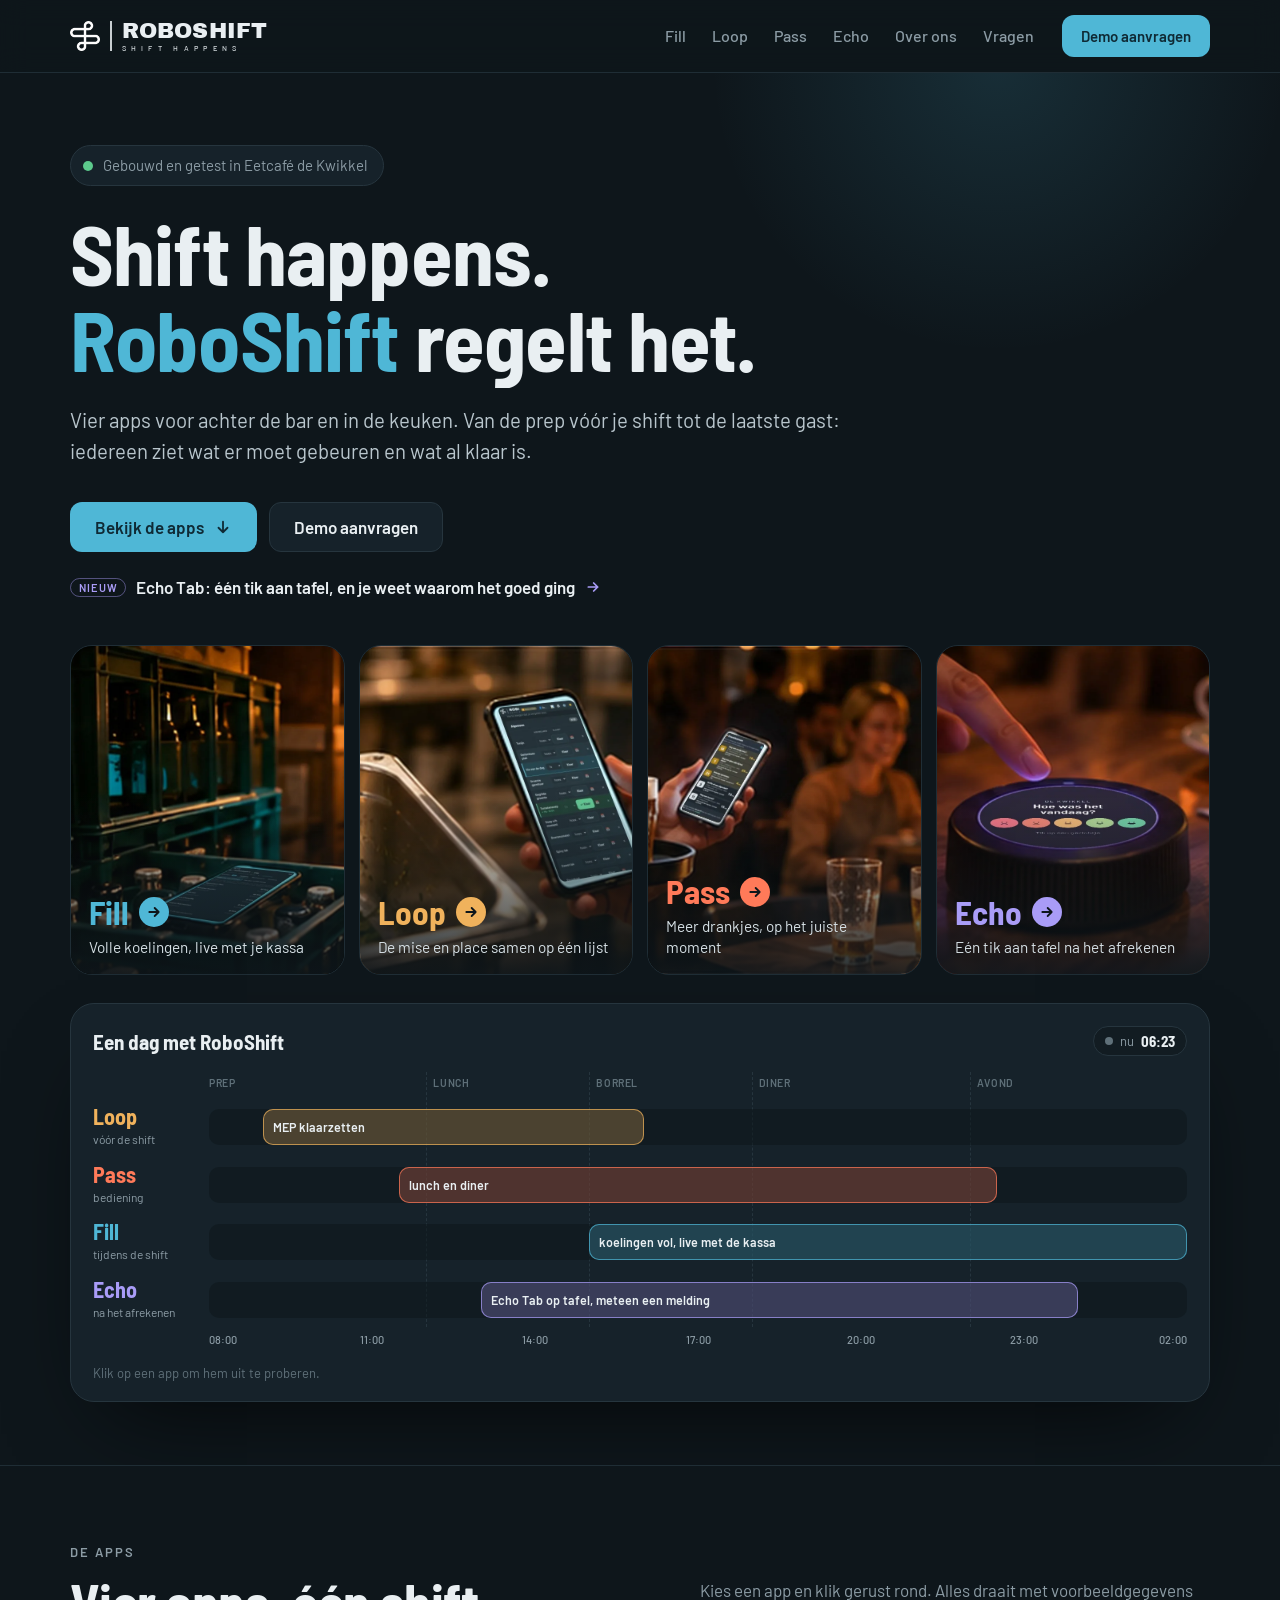
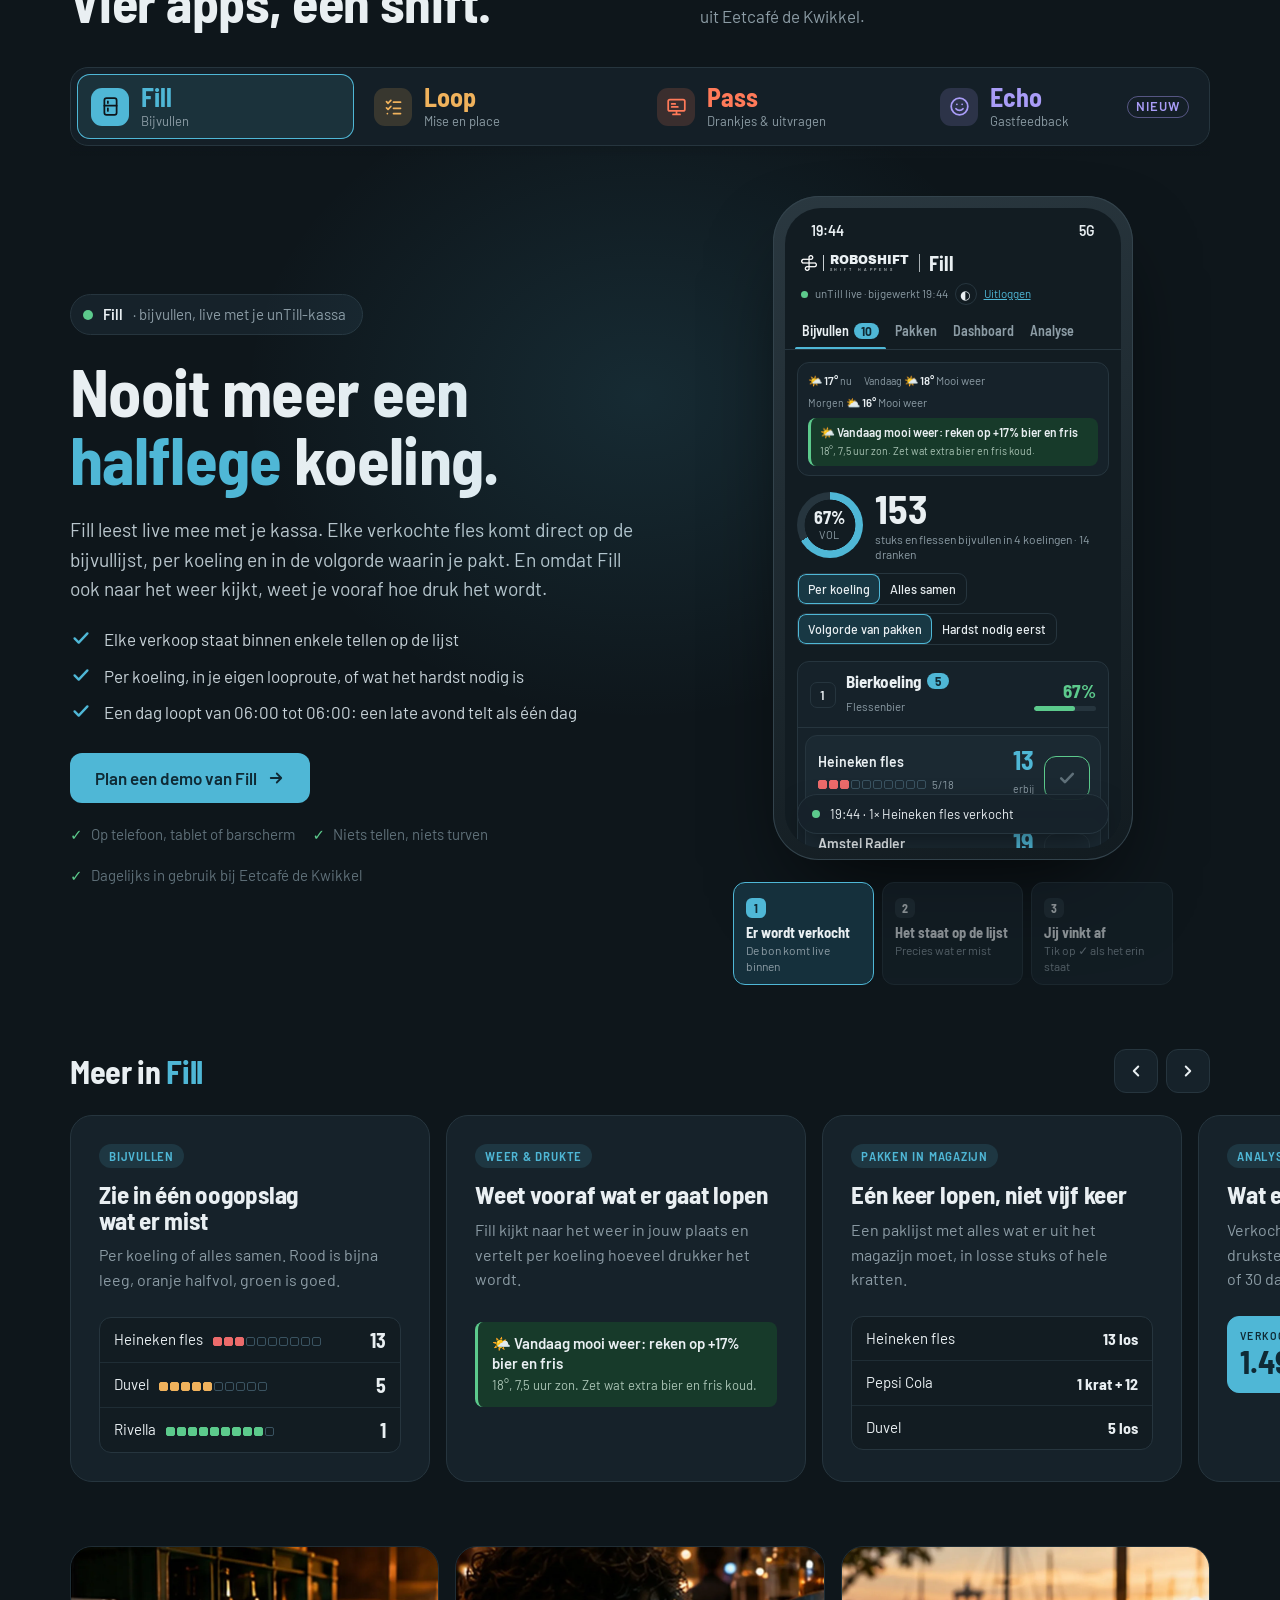
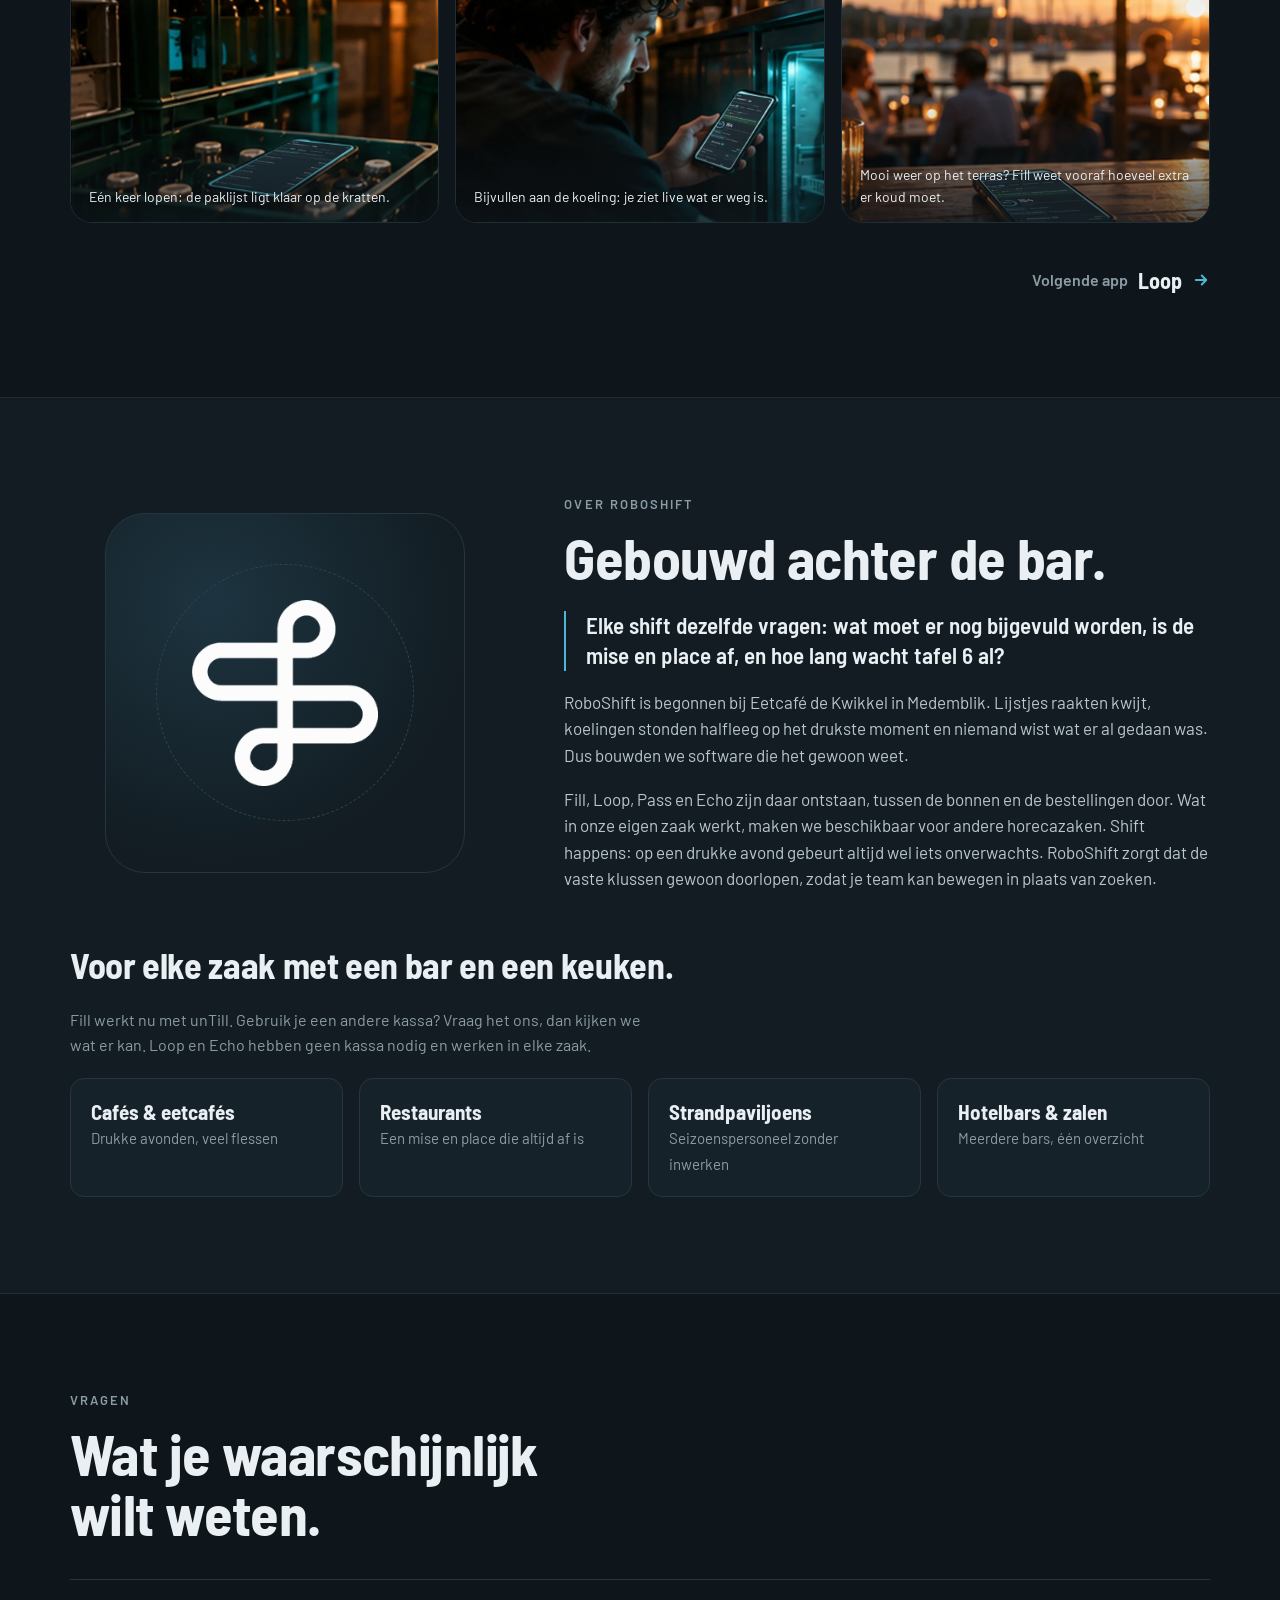
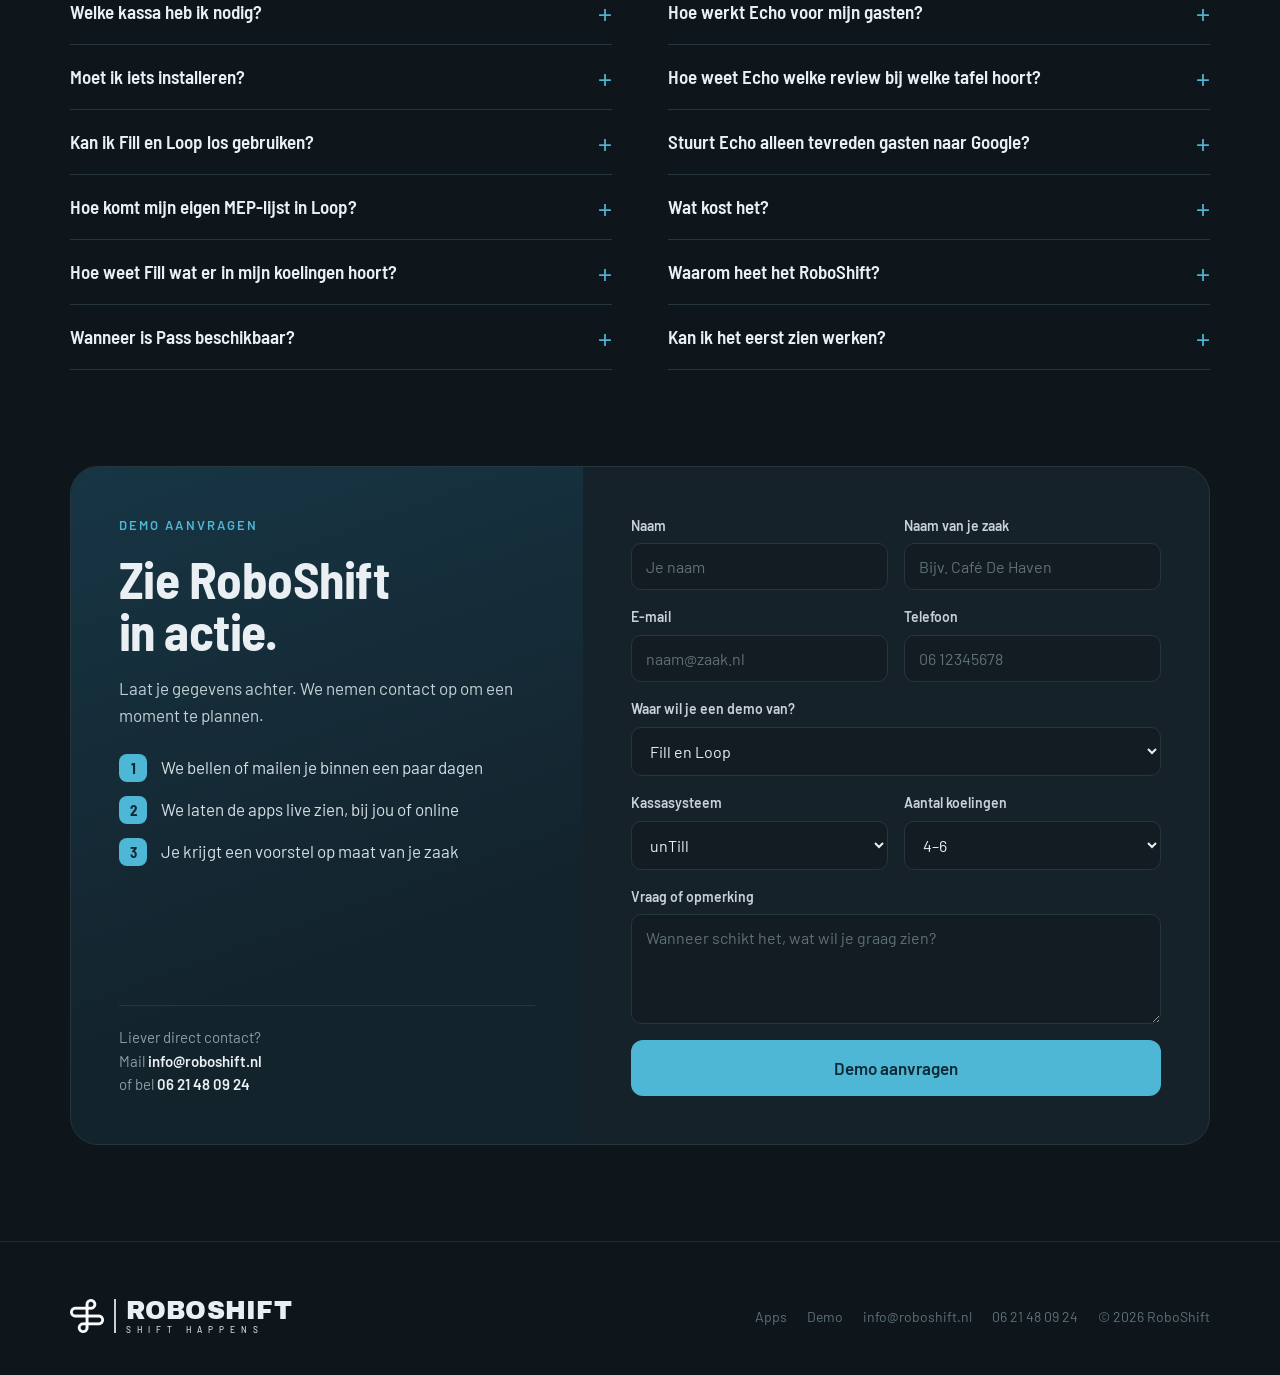
==== index.html @ 5c3e9ac9 "Pass: voor de bediening, drankkansen eerst en dan uitvragen Co-Authored-By: Claude Opus 5.5 <noreply" ====
<!doctype html>
<html lang="nl">
<head>
<meta charset="utf-8">
<meta name="viewport" content="width=device-width,initial-scale=1,viewport-fit=cover">
<meta name="description" content="RoboShift maakt horecasoftware: Fill voor het bijvullen van je koelingen, live met je kassa, Loop voor een digitale mise en place-lijst en Pass als live scherm voor de bediening, met drankkansen en uitvragen op het juiste moment, en Echo voor gastfeedback die elke review toetst aan je kassadata.">
<link rel="icon" type="image/png" href="" data-img="icon">
<title>RoboShift – Shift happens. RoboShift regelt het.</title>
<link rel="preconnect" href="https://fonts.googleapis.com">
<link rel="preconnect" href="https://fonts.gstatic.com" crossorigin>
<link rel="stylesheet" href="https://fonts.googleapis.com/css2?family=Archivo+Black&family=Barlow:wght@400;500;600&family=Barlow+Semi+Condensed:wght@500;600;700&display=swap">
<style>
body{margin:0}img{max-width:100%}[hidden]{display:none!important}
/* Layout: donkere bar-nacht, net als Fill. Hero = werkend toestel, daarna één verhaal van kassa tot koeling. */
:root{
--bg:#0e161b; --bg-2:#121c22; --surface:#16222a; --surface-2:#1b2932; --line:#26353e; --line-soft:#1f2d35;
--fg:#e9eff2; --muted:#8c9ca5; --dim:#5f7079;
--cyan:#4fb7d6; --cyan-ink:#0f2a35; --cyan-soft:rgba(79,183,214,.14);
--green:#5cca8c; --green-soft:rgba(92,202,140,.16);
--display:"Barlow Semi Condensed","Arial Narrow",system-ui,sans-serif;
--body:"Barlow",system-ui,-apple-system,"Segoe UI",sans-serif;
--r:14px; --r-lg:22px;
color-scheme:dark;
}
*{box-sizing:border-box}
html{scroll-behavior:smooth}
@media (prefers-reduced-motion:reduce){html{scroll-behavior:auto}*{animation:none!important;transition:none!important}}
body{background:var(--bg);color:var(--fg);font-family:var(--body);font-size:17px;line-height:1.55;-webkit-font-smoothing:antialiased;overflow-x:hidden}
html,body{overflow-x:clip}
.split>*{min-width:0}.phone{max-width:100%}
body::before{content:"";position:fixed;inset:0 0 auto;height:env(safe-area-inset-top,0px);z-index:60;background:var(--bg)}
a{color:inherit}
h1,h2,h3{font-family:var(--display);font-weight:700;line-height:1.02;letter-spacing:-.01em;margin:0;text-wrap:balance}
p{margin:0}
.wrap{max-width:1180px;margin:0 auto;padding-left:max(20px,env(safe-area-inset-left,0px));padding-right:max(20px,env(safe-area-inset-right,0px))}
.num{font-variant-numeric:tabular-nums}
.eyebrow{font-family:var(--body);font-weight:600;font-size:13px;letter-spacing:.16em;text-transform:uppercase;color:var(--muted)}
:focus-visible{outline:2px solid var(--cyan);outline-offset:3px;border-radius:6px}
/* nav */
.nav{position:sticky;top:env(safe-area-inset-top,0px);z-index:50;background:rgba(14,22,27,.82);backdrop-filter:blur(14px);-webkit-backdrop-filter:blur(14px);border-bottom:1px solid var(--line-soft)}
.nav .wrap{display:flex;align-items:center;gap:28px;height:72px}
.brand{display:flex;align-items:center;gap:16px;text-decoration:none;flex-shrink:0}
.brand img{height:30px;width:auto;display:block}
.brand .sep{width:1.5px;height:30px;background:var(--fg);opacity:.8}
.brand .prod{font-family:var(--display);font-weight:700;font-size:22px;letter-spacing:-.01em}
.nav-links{display:flex;gap:26px;margin-left:auto;font-weight:500;font-size:16px}
.nav-links a{text-decoration:none;color:var(--muted);transition:color .2s}
.nav-links a:hover{color:var(--fg)}
.btn{display:inline-flex;align-items:center;justify-content:center;gap:10px;height:50px;padding:0 24px;border-radius:12px;font:600 17px/1 var(--body);text-decoration:none;border:1px solid transparent;cursor:pointer;transition:transform .15s,background .2s,border-color .2s;white-space:nowrap}
.btn:active{transform:translateY(1px)}
.btn-primary{background:var(--cyan);color:var(--cyan-ink)}
.btn-primary:hover{background:#68c4e0}
.btn-ghost{background:var(--surface);border-color:var(--line);color:var(--fg)}
.btn-ghost:hover{border-color:#3a4c56}
.nav .btn{height:42px;padding:0 18px;font-size:15px}
@media (max-width:900px){.nav-links{display:none}.nav .btn{margin-left:auto}.brand .sep,.brand .prod{display:none}}
@media (max-width:420px){.brand img{height:24px}.nav .btn{padding:0 14px}}
/* hero */
.hero{position:relative;padding-block:72px 40px;overflow:hidden}
.hero::before{content:"";position:absolute;inset:-20% -10% auto auto;width:780px;height:780px;background:radial-gradient(closest-side,rgba(79,183,214,.16),transparent 70%);pointer-events:none}
.hero .wrap{display:grid;grid-template-columns:minmax(0,1.08fr) minmax(0,.92fr);gap:56px;align-items:center;position:relative}
.live-chip{display:inline-flex;align-items:center;gap:10px;padding:8px 16px 8px 12px;border:1px solid var(--line);border-radius:999px;background:var(--surface);color:var(--muted);font-size:15px}
.dot{width:10px;height:10px;border-radius:50%;background:var(--green);box-shadow:0 0 0 0 rgba(92,202,140,.6);animation:pulse 2s infinite;flex-shrink:0}
@keyframes pulse{0%{box-shadow:0 0 0 0 rgba(92,202,140,.55)}70%{box-shadow:0 0 0 9px rgba(92,202,140,0)}100%{box-shadow:0 0 0 0 rgba(92,202,140,0)}}
.hero h1{font-size:clamp(46px,7vw,92px);margin-top:26px}
.hero h1 em{font-style:normal;color:var(--cyan)}
.hero .lead{margin-top:24px;font-size:clamp(18px,1.6vw,21px);color:#b9c6cd;max-width:34em}
.cta-row{display:flex;flex-wrap:wrap;gap:12px;margin-top:34px}
.hero .fine{margin-top:22px;font-size:15px;color:var(--dim);display:flex;gap:18px;flex-wrap:wrap}
.hero .fine span{display:inline-flex;align-items:center;gap:8px}
.tick{color:var(--green);font-weight:700}
/* phone */
.stage{display:flex;justify-content:center;position:relative}
.phone{width:360px;max-width:100%;border-radius:46px;padding:12px;background:linear-gradient(160deg,#2a3840,#121b20);box-shadow:0 40px 90px -30px rgba(0,0,0,.8),0 0 0 1px #33434c inset}
.screen{border-radius:36px;background:var(--bg-2);overflow:hidden;height:680px;display:flex;flex-direction:column;position:relative}
.sb{display:flex;justify-content:space-between;padding:14px 26px 0;font:600 14px var(--body)}
.app-h{padding:18px 18px 0}
.app-h .row{display:flex;align-items:center;gap:10px}
.app-h img{height:17px;width:auto}
.app-h .s{width:1px;height:20px;background:var(--fg);opacity:.7}
.app-h .t{font:700 21px var(--display)}
.app-status{display:flex;align-items:center;gap:8px;margin-top:10px;font-size:12.5px;color:var(--muted)}
.app-status .dot{width:8px;height:8px}
.tabs{display:flex;gap:4px;margin-top:12px;border-bottom:1px solid var(--line);padding:0 18px}
.tab{background:none;border:0;color:var(--muted);font:600 15px var(--display);padding:10px 8px 11px;position:relative;cursor:pointer;display:flex;align-items:center;gap:6px}
.tab[aria-selected="true"]{color:var(--fg)}
.tab[aria-selected="true"]::after{content:"";position:absolute;left:0;right:0;bottom:-1px;height:3px;border-radius:3px;background:var(--cyan)}
.badge{background:var(--cyan);color:var(--cyan-ink);font:700 12px var(--body);border-radius:999px;padding:1px 7px;min-width:22px;text-align:center}
.pane{flex:1;overflow-y:auto;padding:16px 18px 80px;scrollbar-width:none}
.pane::-webkit-scrollbar{display:none}
.bigs{display:flex;gap:34px}
.big b{display:block;font:700 46px/1 var(--display)}
.big span{font-size:11px;letter-spacing:.12em;text-transform:uppercase;color:var(--muted)}
.seg{display:inline-flex;margin-top:14px;border:1px solid var(--line);border-radius:10px;overflow:hidden;font-size:13px}
.seg button{background:transparent;border:0;color:var(--fg);padding:8px 12px;font:500 13px var(--body);cursor:pointer}
.seg button.on{background:#183844;box-shadow:inset 0 0 0 1px var(--cyan);border-radius:9px}
.chips{display:flex;flex-wrap:wrap;gap:6px;margin-top:12px}
.chip{display:inline-flex;align-items:center;gap:6px;border:1px solid var(--line);border-radius:999px;padding:4px 5px 4px 11px;font:600 12.5px var(--display);color:var(--fg)}
.chip.done{color:var(--muted)}
.chip i{font-style:normal;min-width:20px;height:20px;border-radius:999px;display:grid;place-items:center;font:700 11.5px var(--body);background:var(--cyan);color:var(--cyan-ink)}
.chip.done i{background:var(--green-soft);color:var(--green)}
.koel{margin-top:14px;border:1px solid var(--line);border-radius:14px;background:var(--surface);overflow:hidden}
.koel-h{display:flex;align-items:center;gap:12px;padding:12px 14px;border-bottom:1px solid var(--line)}
.koel-h .n{width:30px;height:30px;border:1px solid var(--line);border-radius:8px;display:grid;place-items:center;font-weight:600;font-size:14px}
.koel-h .nm{font:700 18px/1.1 var(--display);display:flex;align-items:center;gap:6px}
.koel-h small{color:var(--muted);font-size:12.5px}
.pct{margin-left:auto;text-align:right}
.pct b{font:700 22px var(--display);color:var(--green)}
.bar{height:5px;border-radius:5px;background:var(--line);overflow:hidden;width:76px;margin-top:2px}
.bar>div{height:100%;background:var(--green);border-radius:5px;transition:width .5s}
.item{display:flex;align-items:center;gap:12px;padding:11px 14px;border-bottom:1px solid var(--line-soft);transition:opacity .35s,background .35s}
.item:last-child{border-bottom:0}
.item .w{flex:1;min-width:0}
.item .w b{display:block;font:600 15px var(--body)}
.item .w span{font-size:12.5px;color:var(--muted)}
.item .q{text-align:right}
.item .q b{display:block;font:700 22px/1 var(--display)}
.item .q span{font-size:11px;color:var(--muted)}
.chk{width:46px;height:42px;border-radius:10px;border:1px solid var(--line);background:var(--surface-2);display:grid;place-items:center;cursor:pointer;color:var(--green);transition:background .2s,border-color .2s}
.chk:hover{border-color:var(--green)}
.chk svg{width:20px;height:20px}
.item.ok{opacity:.42}
.item.ok .chk{background:var(--green);border-color:var(--green);color:#0d2418}
.hint{margin-top:10px;font-size:12px;color:var(--dim);text-align:center}
.ticker{position:absolute;left:12px;right:12px;bottom:14px;display:flex;align-items:center;gap:10px;background:rgba(22,34,42,.96);border:1px solid var(--line);border-radius:999px;padding:9px 14px;font-size:13px;box-shadow:0 10px 30px -10px rgba(0,0,0,.7)}
.ticker .dot{width:8px;height:8px}
.ticker span{white-space:nowrap;overflow:hidden;text-overflow:ellipsis;transition:opacity .3s}
.dash-row{display:grid;grid-template-columns:1fr 60px 40px;align-items:center;gap:8px;padding:6px 0;font:600 13.5px var(--display)}
.dash-row .bar{width:100%}
.dash-row b{color:var(--green);font:700 15px var(--display);text-align:right}
.cyan-card{margin-top:14px;background:var(--cyan);color:var(--cyan-ink);border-radius:14px;padding:16px}
.cyan-card .eyebrow{color:var(--cyan-ink);font-size:11px}
.cyan-card b{font:700 44px/1 var(--display);display:block;margin-top:4px}
.cyan-card p{font-size:12.5px;margin-top:4px}
.mini{margin-top:12px;border:1px solid var(--line);border-radius:14px;padding:14px;background:var(--surface)}
.mini h4{margin:0 0 8px;font:700 16px var(--display)}
/* facts strip */
.facts{border-block:1px solid var(--line-soft);background:var(--bg-2)}
.facts .wrap{display:grid;grid-template-columns:repeat(4,minmax(0,1fr));padding-block:30px}
.fact{padding:6px 24px;border-left:1px solid var(--line)}
.fact:first-child{border-left:0;padding-left:0}
.fact b{display:block;font:700 34px/1 var(--display)}
.fact span{color:var(--muted);font-size:15px}
@media (max-width:820px){.facts .wrap{grid-template-columns:repeat(2,minmax(0,1fr));row-gap:24px}.fact:nth-child(3){border-left:0;padding-left:0}.fact{padding:4px 14px}.fact b{font-size:26px}}
/* sections */
section.s{padding-block:110px}
.s-head{max-width:720px}
.s-head h2{font-size:clamp(36px,4.6vw,58px);margin-top:14px}
.s-head p{margin-top:18px;color:#b9c6cd;font-size:19px}
/* flow */
.flow{margin-top:56px;display:grid;grid-template-columns:repeat(4,minmax(0,1fr));gap:16px;position:relative}
.step{position:relative;background:var(--surface);border:1px solid var(--line);border-radius:var(--r-lg);padding:26px 24px 28px;display:flex;flex-direction:column;gap:12px}
.step .k{display:flex;align-items:center;justify-content:space-between}
.step .k b{font:700 15px var(--display);color:var(--cyan);letter-spacing:.06em}
.step h3{font-size:26px}
.step p{color:var(--muted);font-size:16px}
.step .eg{margin-top:auto;padding-top:12px;border-top:1px dashed var(--line);font-size:14px;color:#c7d2d8;display:flex;align-items:center;gap:8px}
.arrow{position:absolute;right:-13px;top:50%;width:26px;height:26px;margin-top:-13px;border-radius:50%;background:var(--bg);border:1px solid var(--line);display:grid;place-items:center;z-index:2;color:var(--cyan)}
.arrow svg{width:13px;height:13px}
.step:last-child .arrow{display:none}
@media (max-width:980px){.flow{grid-template-columns:repeat(2,minmax(0,1fr))}.step:nth-child(2) .arrow{display:none}}
@media (max-width:560px){.flow{grid-template-columns:1fr}.arrow{right:50%;top:auto;bottom:-13px;margin:0 -13px 0 0;transform:rotate(90deg)}.step:nth-child(2) .arrow{display:grid}}
/* features */
.feat{margin-top:56px;display:grid;grid-template-columns:repeat(12,minmax(0,1fr));gap:16px}
.f{background:var(--surface);border:1px solid var(--line);border-radius:var(--r-lg);padding:28px;display:flex;flex-direction:column;gap:10px;min-width:0}
.f.w6{grid-column:span 6}.f.w4{grid-column:span 4}
.f .tag{align-self:flex-start;font:600 13px var(--display);letter-spacing:.06em;text-transform:uppercase;color:var(--cyan);background:var(--cyan-soft);padding:4px 10px;border-radius:999px}
.f h3{font-size:28px;margin-top:4px}
.f p{color:var(--muted);font-size:16px}
.f .viz{margin-top:14px}
@media (max-width:900px){.f.w6,.f.w4{grid-column:span 12}}
.list-viz{border:1px solid var(--line);border-radius:12px;overflow:hidden;background:var(--bg-2)}
.lv{display:flex;align-items:center;gap:12px;padding:10px 14px;border-bottom:1px solid var(--line-soft);font-size:15px}
.lv:last-child{border-bottom:0}
.lv b{margin-left:auto;font:700 20px var(--display)}
.lv .loc{font-size:12px;color:var(--muted);border:1px solid var(--line);border-radius:6px;padding:1px 7px}
.toggle-viz{display:flex;gap:8px;flex-wrap:wrap}
.toggle-viz span{border:1px solid var(--line);border-radius:10px;padding:8px 12px;font-size:14px}
.toggle-viz span.on{background:#183844;border-color:var(--cyan)}
.feed{display:flex;flex-direction:column;gap:8px}
.feed div{display:flex;align-items:center;gap:10px;font-size:14px;color:#c7d2d8;border:1px solid var(--line);border-radius:999px;padding:7px 14px;background:var(--bg-2)}
.feed div:nth-child(2){opacity:.65}.feed div:nth-child(3){opacity:.35}
.feed .dot{width:8px;height:8px;animation:none}
/* dashboard showcase */
.dash{display:grid;grid-template-columns:minmax(0,.85fr) minmax(0,1.15fr);gap:56px;align-items:center}
.dash ul{list-style:none;padding:0;margin:28px 0 0;display:flex;flex-direction:column;gap:14px}
.dash li{display:flex;gap:12px;color:#c7d2d8}
.dash li svg{flex-shrink:0;width:22px;height:22px;color:var(--green);margin-top:1px}
.panel{display:grid;grid-template-columns:repeat(2,minmax(0,1fr));gap:14px}
.card{background:var(--surface);border:1px solid var(--line);border-radius:var(--r-lg);padding:22px;min-width:0}
.card.span2{grid-column:span 2}
.card h4{margin:0;font:700 20px var(--display);display:flex;justify-content:space-between;align-items:baseline;gap:10px}
.card h4 small{font:400 13px var(--body);color:var(--muted)}
.card.cy{background:var(--cyan);border-color:var(--cyan);color:var(--cyan-ink)}
.card.cy .eyebrow{color:var(--cyan-ink)}
.card.cy .v{font:700 64px/1 var(--display);margin-top:8px}
.card.cy p{font-size:14px}
.card.cy svg{display:block;width:100%;height:56px;margin-top:10px}
.glass .v{font:700 64px/1 var(--display);color:var(--cyan);margin-top:12px}
.glass .v small{font-size:22px;color:var(--fg);margin-left:6px}
.bottles{display:flex;gap:6px;margin-top:14px}
.bottles svg{width:16px;height:34px;color:#3b8fa8}
.glass p{color:var(--muted);font-size:14px;margin-top:10px}
.kbar{margin-top:14px;display:flex;flex-direction:column;gap:12px}
.kbar .r{display:grid;grid-template-columns:minmax(0,1fr) 34px;gap:4px 10px;font-size:15px}
.kbar .r b{text-align:right;font:700 16px var(--display)}
.kbar .tr{grid-column:1/-1;height:10px;border-radius:10px;background:var(--line-soft)}
.kbar .tr div{height:100%;border-radius:10px;background:var(--cyan)}
.heat{margin-top:16px;overflow-x:auto}
.heat table{border-collapse:separate;border-spacing:4px;width:100%;min-width:420px}
.heat th{font:500 12px var(--body);color:var(--muted);text-align:center}
.heat th:first-child{text-align:left;width:28px}
.heat td{height:22px;border-radius:5px;background:var(--line-soft)}
.example{font-size:12px;color:var(--dim);margin-top:10px}
@media (max-width:980px){.dash{grid-template-columns:1fr}}
@media (max-width:520px){.panel{grid-template-columns:1fr}.card.span2{grid-column:span 1}}
/* about */
.about{background:var(--bg-2);border-block:1px solid var(--line-soft)}
.about .wrap{display:grid;grid-template-columns:minmax(0,1fr) minmax(0,1fr);gap:64px;align-items:center}
.mark{aspect-ratio:1;max-width:420px;width:100%;justify-self:center;border-radius:40px;background:radial-gradient(circle at 30% 25%,#1d3440,#121c22 70%);border:1px solid var(--line);display:grid;place-items:center;position:relative;overflow:hidden}
.mark img{width:52%;height:auto;animation:float 6s ease-in-out infinite}
@keyframes float{50%{transform:translateY(-8px)}}
.mark .orbit{position:absolute;inset:14%;border:1px dashed #2d4450;border-radius:50%;animation:spin 40s linear infinite}
@keyframes spin{to{transform:rotate(360deg)}}
.about blockquote{margin:28px 0 0;padding:0 0 0 20px;border-left:2px solid var(--cyan);font:600 24px/1.3 var(--display);color:var(--fg)}
.about p.body{margin-top:20px;color:#b9c6cd;font-size:18px;max-width:34em}
.about p.body+p.body{margin-top:14px}
@media (max-width:900px){.about .wrap{grid-template-columns:1fr}.mark{max-width:300px}}
/* who */
.who{margin-top:48px;display:grid;grid-template-columns:repeat(4,minmax(0,1fr));gap:16px}
.who div{border:1px solid var(--line);border-radius:var(--r);padding:20px;background:var(--surface)}
.who b{display:block;font:700 21px var(--display)}
.who span{color:var(--muted);font-size:15px}
@media (max-width:820px){.who{grid-template-columns:repeat(2,minmax(0,1fr))}}
@media (max-width:440px){.who{grid-template-columns:1fr}}
/* faq */
.faq{margin-top:40px;border-top:1px solid var(--line);max-width:860px}
.faq details{border-bottom:1px solid var(--line)}
.faq summary{list-style:none;cursor:pointer;display:flex;justify-content:space-between;align-items:center;gap:20px;padding:22px 0;font:600 21px var(--display)}
.faq summary::-webkit-details-marker{display:none}
.faq summary::after{content:"+";font:400 28px/1 var(--body);color:var(--cyan);transition:transform .2s}
.faq details[open] summary::after{transform:rotate(45deg)}
.faq details p{padding:0 0 22px;color:#b9c6cd;max-width:40em}
/* demo */
.demo-box{display:grid;grid-template-columns:minmax(0,.9fr) minmax(0,1.1fr);gap:0;border:1px solid var(--line);border-radius:28px;overflow:hidden;background:var(--surface)}
.demo-l{padding:48px;background:linear-gradient(160deg,#173544,#13232c 70%);display:flex;flex-direction:column;gap:18px}
.demo-l h2{font-size:clamp(36px,4vw,52px)}
.demo-l p{color:#c3d0d6}
.demo-l ol{margin:8px 0 0;padding:0;list-style:none;display:flex;flex-direction:column;gap:14px;counter-reset:d}
.demo-l li{counter-increment:d;display:flex;gap:14px;align-items:flex-start;color:#d5dfe4}
.demo-l li::before{content:counter(d);flex-shrink:0;width:28px;height:28px;border-radius:8px;background:var(--cyan);color:var(--cyan-ink);display:grid;place-items:center;font:700 15px var(--display)}
.demo-l .mail{margin-top:auto;padding-top:20px;border-top:1px solid rgba(255,255,255,.08);font-size:15px;color:var(--muted)}
.demo-l .mail b{color:var(--fg);font-weight:600;user-select:all}
form{padding:48px;display:grid;grid-template-columns:1fr 1fr;gap:16px}
.fld{display:flex;flex-direction:column;gap:7px;min-width:0}
.fld.full{grid-column:1/-1}
label{font-size:14px;font-weight:600;color:#c7d2d8}
input,select,textarea{width:100%;background:var(--bg-2);border:1px solid var(--line);border-radius:10px;color:var(--fg);font:400 16px var(--body);padding:13px 14px;transition:border-color .2s}
textarea{min-height:110px;resize:vertical}
input:focus,select:focus,textarea:focus{outline:none;border-color:var(--cyan);box-shadow:0 0 0 3px var(--cyan-soft)}
input::placeholder,textarea::placeholder{color:var(--dim)}
form .btn{grid-column:1/-1;width:100%;height:56px}
.ok-msg{grid-column:1/-1;border:1px solid var(--green);background:var(--green-soft);border-radius:12px;padding:16px 18px;font-size:15px}
.ok-msg b{display:block;font:700 19px var(--display);margin-bottom:4px}
.ok-msg pre{white-space:pre-wrap;background:var(--bg-2);border-radius:8px;padding:12px;margin:12px 0;font:13px/1.5 ui-monospace,Menlo,monospace;color:#c7d2d8;max-height:200px;overflow:auto}
.ok-msg .row{display:flex;gap:10px;flex-wrap:wrap}
.ok-msg .btn{height:42px;font-size:15px;grid-column:auto;width:auto}
@media (max-width:900px){.demo-box{grid-template-columns:1fr}.demo-l,form{padding:30px 22px}}
@media (max-width:520px){form{grid-template-columns:1fr}}
/* footer */
footer{padding-block:56px 40px;border-top:1px solid var(--line-soft)}
footer .wrap{display:flex;flex-wrap:wrap;gap:24px;align-items:center;justify-content:space-between}
footer img{height:34px;width:auto}
footer .meta{color:var(--dim);font-size:14px;display:flex;gap:20px;flex-wrap:wrap}
footer .meta a{text-decoration:none}
footer .meta a:hover{color:var(--fg)}
@media (max-width:980px){.hero .wrap{grid-template-columns:1fr;gap:48px}.hero{padding-block:48px 32px}section.s{padding-block:80px}}
@media (max-width:420px){.screen{height:640px}.bigs{gap:22px}}
/* demo v2 */
.stage{flex-direction:column;align-items:center;gap:22px}
.sum{display:flex;align-items:center;gap:16px;padding:6px 0 14px}
.ring{--p:0;width:78px;height:78px;border-radius:50%;flex-shrink:0;display:grid;place-content:center;text-align:center;background:radial-gradient(closest-side,var(--bg-2) 76%,transparent 78%),conic-gradient(var(--cyan) calc(var(--p)*1%),var(--line) 0);transition:background .4s}
.ring.full{background:radial-gradient(closest-side,var(--bg-2) 76%,transparent 78%),conic-gradient(var(--green) 100%,var(--line) 0)}
.ring b{font:700 22px/1 var(--display)}
.ring span{font-size:11px;color:var(--muted);letter-spacing:.08em;text-transform:uppercase}
.sum-t b{display:block;font:700 46px/1 var(--display)}
.sum-t span{font-size:13.5px;color:var(--muted);line-height:1.3;display:block;margin-top:4px}
.rows{display:flex;flex-direction:column;gap:8px}
.r{display:flex;align-items:center;gap:12px;background:var(--surface);border:1px solid var(--line);border-radius:14px;padding:12px 12px 12px 14px;transition:opacity .3s,transform .3s,border-color .3s,background .3s}
.r.new{animation:flash 1.4s ease}
@keyframes flash{0%{border-color:var(--cyan);background:#17394a;transform:scale(1.02)}100%{}}
.r.gone{opacity:0;transform:translateX(40px)}
.r-t{flex:1;min-width:0}
.r-t b{display:block;font:600 15px var(--body);white-space:nowrap;overflow:hidden;text-overflow:ellipsis}
.slots{display:flex;gap:3px;margin-top:7px}
.slots i{flex:1;height:9px;border-radius:3px;border:1px solid #3a5361;max-width:12px}
.slots i.fl{background:var(--green);border-color:var(--green)}
.r-q{text-align:center;min-width:34px}
.r-q b{display:block;font:700 26px/1 var(--display);color:var(--cyan)}
.r-q span{font-size:10.5px;color:var(--muted)}
.r .chk{width:50px;height:46px;border-radius:12px}
.chk.hint{animation:hint 1.6s ease-in-out infinite;border-color:var(--green)}
@keyframes hint{0%,100%{box-shadow:0 0 0 0 rgba(92,202,140,.5)}50%{box-shadow:0 0 0 8px rgba(92,202,140,0)}}
.done-msg{margin-top:8px;border:1px dashed var(--green);border-radius:14px;padding:16px;text-align:center;color:var(--muted);font-size:13.5px}
.done-msg b{display:block;color:var(--green);font:700 20px var(--display);margin-bottom:2px}
.toast{position:absolute;left:50%;bottom:64px;transform:translate(-50%,10px);background:var(--green);color:#0d2418;font:600 13.5px var(--body);padding:8px 14px;border-radius:999px;opacity:0;transition:opacity .25s,transform .25s;white-space:nowrap;pointer-events:none}
.toast.show{opacity:1;transform:translate(-50%,0)}
.demo-steps{list-style:none;margin:0;padding:0;display:grid;grid-template-columns:repeat(3,minmax(0,1fr));gap:8px;width:100%;max-width:440px;counter-reset:ds}
.demo-steps li{counter-increment:ds;border:1px solid var(--line);border-radius:12px;padding:10px 10px 10px 12px;background:var(--surface);transition:border-color .3s,background .3s,opacity .3s;opacity:.55;min-width:0}
.demo-steps li::before{content:counter(ds);display:inline-grid;place-items:center;width:20px;height:20px;border-radius:6px;background:var(--line);font:700 12px var(--display);margin-bottom:6px;transition:background .3s,color .3s}
.demo-steps li b{display:block;font:700 14.5px/1.15 var(--display)}
.demo-steps li span{display:block;font-size:12px;color:var(--muted);margin-top:2px;line-height:1.3}
.demo-steps li.on{opacity:1;border-color:var(--cyan);background:#15303c}
.demo-steps li.on::before{background:var(--cyan);color:var(--cyan-ink)}
.screen{height:640px}
/* intro + products */
:root{--amber:#f0b25c;--amber-ink:#3a2508}
.dot.amber{background:var(--amber);animation:none}
.intro{position:relative;padding-block:88px 72px;overflow:hidden;border-bottom:1px solid var(--line-soft)}
.intro::before{content:"";position:absolute;inset:-30% auto auto -10%;width:700px;height:700px;background:radial-gradient(closest-side,rgba(79,183,214,.13),transparent 70%);pointer-events:none}
.intro .wrap{display:grid;grid-template-columns:minmax(0,1.1fr) minmax(0,.9fr);gap:56px;align-items:center;position:relative}
.intro h1{font-size:clamp(44px,6.4vw,84px);margin-top:26px}
.intro h1 em{font-style:normal;color:var(--cyan)}
.intro .lead{margin-top:24px;font-size:clamp(18px,1.6vw,21px);color:#b9c6cd;max-width:32em}
.prods{display:grid;gap:14px}
.pc{display:grid;grid-template-columns:auto 1fr;gap:4px 18px;align-items:center;text-decoration:none;background:var(--surface);border:1px solid var(--line);border-radius:22px;padding:22px 24px;transition:border-color .2s,transform .2s}
.pc:hover{border-color:var(--cyan);transform:translateY(-2px)}
.pc.lp:hover{border-color:var(--amber)}
.pc-tag{grid-column:1/-1;font:600 12px var(--body);letter-spacing:.14em;text-transform:uppercase;color:var(--muted)}
.pc-name{font:700 56px/1 var(--display);color:var(--cyan);grid-row:2/4}
.pc.lp .pc-name{color:var(--amber)}
.pc p{color:#c7d2d8;font-size:16px;line-height:1.4}
.pc-go{display:inline-flex;align-items:center;gap:6px;font-weight:600;font-size:15px;color:var(--cyan)}
.pc.lp .pc-go{color:var(--amber)}
.pc-go svg{width:16px;height:16px}
.h-xl{font-size:clamp(42px,6vw,80px);margin-top:26px}
.h-xl em{font-style:normal;color:var(--cyan)}
.h-xl em.am{color:var(--amber)}
/* loop */
.loop-sec{background:var(--bg-2);border-block:1px solid var(--line-soft)}
.split{display:grid;grid-template-columns:minmax(0,1.08fr) minmax(0,.92fr);gap:56px;align-items:center}
.loop-sec .lead{margin-top:24px;font-size:clamp(18px,1.6vw,21px);color:#b9c6cd;max-width:34em}
.checks{list-style:none;padding:0;margin:26px 0 0;display:flex;flex-direction:column;gap:12px}
.checks li{display:flex;gap:12px;color:#c7d2d8}
.checks svg{flex-shrink:0;width:22px;height:22px;color:var(--amber);margin-top:1px}
.btn-amber{background:var(--amber);color:var(--amber-ink)}
.btn-amber:hover{background:#f5c37e}
.lp-sum{display:flex;flex-direction:column;gap:8px;padding:4px 0 14px}
.lp-sum b{font:700 46px/1 var(--display)}
.lp-sum span{color:var(--muted);font-size:15px}
.lp-bar{height:8px;border-radius:8px;background:var(--line)}
.lp-bar div{height:100%;border-radius:8px;background:var(--amber);transition:width .4s}
.lg{margin-top:10px}
.lg-h{display:flex;justify-content:space-between;font:600 12px var(--body);letter-spacing:.12em;text-transform:uppercase;color:var(--muted);padding:4px 2px 6px}
.lt{width:100%;display:flex;align-items:center;gap:12px;text-align:left;background:var(--surface);border:1px solid var(--line);border-radius:12px;padding:10px 12px;margin-top:6px;color:var(--fg);font:inherit;cursor:pointer;transition:background .25s,border-color .25s,opacity .25s}
.lt:hover{border-color:#3d5260}
.lt.new{animation:flashA 1.4s ease}
@keyframes flashA{0%{border-color:var(--amber);background:#3a2f1d}100%{}}
.lt-c{width:26px;height:26px;border-radius:50%;border:2px solid #4a6170;flex-shrink:0;display:grid;place-items:center;color:var(--amber-ink)}
.lt-c svg{width:15px;height:15px}
.lt.ok .lt-c{background:var(--amber);border-color:var(--amber)}
.lt.ok .lt-t b{color:var(--muted);text-decoration:line-through;text-decoration-color:rgba(140,156,165,.6)}
.lt-t{flex:1;min-width:0;display:flex;flex-direction:column}
.lt-t b{font:600 14.5px var(--body);white-space:nowrap;overflow:hidden;text-overflow:ellipsis}
.lt-t small{font-size:12px;color:var(--muted)}
.lt.ok .lt-t small{color:var(--amber)}
.pill{flex-shrink:0;font:600 11px var(--body);padding:3px 8px;border-radius:999px;border:1px solid var(--line);color:var(--muted)}
.pill.am{border-color:rgba(240,178,92,.5);color:var(--amber)}
.pill.low.on{background:#5a2a2a;border-color:#e0707a;color:#ffd4d8}
.toast.amber{background:var(--amber);color:var(--amber-ink);bottom:20px}
@media (max-width:980px){.intro .wrap,.split{grid-template-columns:1fr;gap:44px}.intro{padding-block:56px 48px}}
@media (max-width:420px){.pc{grid-template-columns:1fr}.pc-name{grid-row:auto;font-size:46px}}
/* fill demo v3 (zoals de echte app) */
.fx .fx-h{padding:12px 16px 0}
.fx .fx-h .row{display:flex;align-items:center;gap:9px}
.fx .fx-h img{height:16px;width:auto}
.fx .fx-h .s{width:1px;height:18px;background:var(--fg);opacity:.7}
.fx .fx-h .t{font:700 20px var(--display)}
.fx-st{display:flex;align-items:center;gap:7px;margin-top:8px;font-size:11.5px;color:var(--muted);white-space:nowrap}
.fx-st .dot{width:7px;height:7px;animation:none}
.fx-tg{width:22px;height:22px;border-radius:50%;border:1px solid var(--line);display:grid;place-items:center;font-size:12px;color:var(--fg)}
.fx-st u{color:var(--cyan)}
.fx-tabs{display:flex;gap:2px;margin-top:8px;border-bottom:1px solid var(--line);padding:0 10px;overflow-x:auto;scrollbar-width:none}
.fx-tabs button{background:none;border:0;color:var(--muted);font:600 14px var(--display);padding:9px 7px 10px;position:relative;cursor:pointer;display:flex;align-items:center;gap:5px;white-space:nowrap}
.fx-tabs button.on{color:var(--fg)}
.fx-tabs button.on::after{content:"";position:absolute;left:0;right:0;bottom:-1px;height:3px;border-radius:3px;background:var(--cyan)}
.fx-pane{padding:12px 12px 70px}
.fx-wx{border:1px solid var(--line);border-radius:12px;padding:9px 10px;background:var(--surface);font-size:11.5px;color:var(--muted)}
.fx-wx-r{display:flex;gap:12px;flex-wrap:wrap;margin-bottom:4px}
.fx-wx b{color:var(--fg);font-weight:600}
.fx-wx i{font-style:normal;font-size:10.5px}
.fx-tip,.tipbox{margin-top:6px;background:#173a2a;border-left:3px solid var(--green);border-radius:8px;padding:7px 9px}
.fx-tip b,.tipbox b{display:block;color:var(--fg);font:600 12px/1.3 var(--body)}
.fx-tip small,.tipbox small{display:block;font-size:10.5px;color:#a9c3b4;margin-top:2px}
.tipbox{padding:12px 14px}.tipbox b{font-size:15px}.tipbox small{font-size:13px}
.fx .sum{padding:12px 0 10px;gap:12px}
.fx .ring{width:66px;height:66px}
.fx .ring b{font-size:18px}
.fx .sum-t b{font-size:40px}
.fx .sum-t span{font-size:12px}
.fx-seg{display:inline-flex;margin:0 6px 8px 0;border:1px solid var(--line);border-radius:9px;overflow:hidden}
.fx-seg button{background:transparent;border:0;color:var(--fg);padding:7px 10px;font:500 12.5px var(--body);cursor:pointer;white-space:nowrap}
.fx-seg button.on{background:#183844;box-shadow:inset 0 0 0 1px var(--cyan);border-radius:8px}
.fk{border:1px solid var(--line);border-radius:12px;background:var(--surface);margin-top:8px;overflow:hidden}
.fk-h{display:flex;align-items:center;gap:10px;padding:10px 12px;border-bottom:1px solid var(--line)}
.fk-h .n{width:26px;height:26px;border:1px solid var(--line);border-radius:7px;display:grid;place-items:center;font-weight:600;font-size:13px;flex-shrink:0}
.fk-h .nm{font:700 17px/1.1 var(--display);display:flex;align-items:center;gap:6px}
.fk-h small{color:var(--muted);font-size:11.5px}
.fk-h .pct{margin-left:auto;text-align:right}
.fk-h .pct b{font:700 19px var(--display)}
.fk-h .pct .bar{width:62px}
.pct.ok b{color:var(--green)}.pct.mid b{color:var(--amber)}.pct.lo b{color:#ec6b6b}
.pct.mid .bar>div{background:var(--amber)}.pct.lo .bar>div{background:#ec6b6b}
.fk-done{padding:12px;text-align:center;color:var(--green);font:600 13px var(--body)}
.fr{display:flex;align-items:center;gap:10px;margin:7px;padding:10px 10px 10px 12px;border:1px solid var(--line);border-radius:12px;background:var(--surface-2);transition:opacity .3s,transform .3s}
#items>.fr{margin:7px 0}
.fr.new{animation:flash 1.4s ease}
.fr.gone{opacity:0;transform:translateX(40px)}
.fr-t{flex:1;min-width:0}
.fr-t b{display:block;font:600 14px var(--body);white-space:nowrap;overflow:hidden;text-overflow:ellipsis}
.fr-t small{display:block;font-size:11px;color:var(--muted);margin-top:3px}
.fr-t small u{text-decoration:none;color:var(--cyan)}
.fr-d{display:flex;align-items:center;gap:6px;margin-top:6px}
.fr-d em{font-style:normal;font-size:11px;color:var(--muted)}
.dots,.mdots{display:inline-flex;gap:2px}
.dots i,.mdots i{width:9px;height:9px;border-radius:2px;border:1px solid #3a5361;display:block}
.dots i.lo,.mdots i.lo{background:#ec6b6b;border-color:#ec6b6b}
.dots i.mid,.mdots i.mid{background:var(--amber);border-color:var(--amber)}
.dots i.ok,.mdots i.ok{background:var(--green);border-color:var(--green)}
.mdots{margin-left:10px;vertical-align:middle}
.fr-q{text-align:right;min-width:36px}
.fr-q b{display:block;font:700 26px/1 var(--display);color:var(--cyan)}
.fr-q span{font-size:10.5px;color:var(--muted);white-space:nowrap}
.fr .chk{width:46px;height:44px;border-radius:12px;flex-shrink:0}
.fx-note{font-size:12px;color:var(--muted);margin:2px 0 10px;line-height:1.45}
.fx-list{border:1px solid var(--line);border-radius:12px;overflow:hidden;background:var(--surface)}
.pk{display:flex;justify-content:space-between;align-items:center;padding:10px 12px;border-bottom:1px solid var(--line-soft)}
.pk:last-child{border-bottom:0}
.pk b{display:block;font:600 14px var(--body)}
.pk small{font-size:11px;color:var(--muted)}
.pk-q{text-align:right}
.pk-q b{font:700 16px var(--display)}
.fx-card{border:1px solid var(--line);border-radius:12px;background:var(--surface);padding:10px 12px;margin-bottom:10px}
.fx-card h5{margin:2px 0 8px;font:700 15px var(--display)}
.ds{display:grid;grid-template-columns:minmax(0,1fr) 52px 42px 32px;align-items:center;gap:8px;padding:5px 0;font:600 13px var(--display)}
.ds .bar{width:100%;height:6px;background:var(--line-soft)}
.ds b{font:700 15px var(--display);text-align:right;color:var(--green)}
.ds span{white-space:nowrap;overflow:hidden;text-overflow:ellipsis}
.ds em{font-style:normal;font-size:11px;color:var(--muted)}
.ds.mid b{color:var(--amber)}.ds.mid .bar>div{background:var(--amber)}
.ds.lo b{color:#ec6b6b}.ds.lo .bar>div{background:#ec6b6b}
.card .ds{grid-template-columns:minmax(0,1fr) 120px 52px 44px;font-size:16px;padding:7px 0}
.card .ds .bar{height:9px}
.card .ds b{font-size:20px}
.card .ds em{font-size:13px}
.fx-day{display:flex;gap:9px;align-items:center;margin:10px 0 4px}
.fx-ico{font-size:22px;line-height:1}
.fx-day b{display:block;font:700 14px var(--display)}
.fx-day small{font-size:11px;color:var(--muted)}
.fx-kv{display:flex;justify-content:space-between;font-size:12px;padding:4px 0;border-bottom:1px dashed var(--line)}
.fx-kv b{font-weight:600}
.fx-kv b.up{color:var(--green)}
.fx-h4{margin:2px 0 4px;font:700 22px/1.1 var(--display)}
.fx-h5{margin:14px 0 6px;font:700 14px var(--display)}
.fx-kpis{display:grid;grid-template-columns:1fr 1fr;gap:8px}
.fx-kpi{border:1px solid var(--line);border-radius:12px;padding:10px;background:var(--surface)}
.fx-kpi small{display:block;font:600 9.5px var(--body);letter-spacing:.12em;color:var(--muted)}
.fx-kpi b{display:block;font:700 28px/1.1 var(--display);margin:4px 0}
.fx-kpi span{font-size:10.5px;color:var(--muted);line-height:1.3;display:block}
.fx-kpi.cy{background:var(--cyan);border-color:var(--cyan);color:var(--cyan-ink)}
.fx-kpi.cy small,.fx-kpi.cy span{color:var(--cyan-ink)}
.fx-kpi.cy em{font-style:normal;background:rgba(255,255,255,.35);border-radius:999px;padding:0 5px;font-weight:600}
.fx-ins{display:flex;gap:10px;align-items:flex-start;border:1px solid var(--line);border-left:3px solid var(--cyan);border-radius:10px;padding:9px 10px;margin-top:8px;background:var(--surface)}
.fx-ins>span{width:24px;height:24px;border-radius:50%;background:var(--cyan-soft);color:var(--cyan);display:grid;place-items:center;flex-shrink:0;font-size:12px}
.fx-ins b{display:block;font:700 13.5px var(--display)}
.fx-ins small{font-size:11.5px;color:var(--muted)}
.fx-adv{display:flex;align-items:center;gap:6px;padding:8px 0;border-bottom:1px solid var(--line-soft)}
.fx-adv>div{flex:1;min-width:0}
.fx-adv b{display:block;font:600 13px var(--body)}
.fx-adv small{font-size:10.5px;color:var(--muted)}
.pill-am{font:600 10.5px var(--body);background:#3d2c12;color:var(--amber);border-radius:6px;padding:3px 6px;white-space:nowrap}
.fx-btn{background:var(--surface-2);border:1px solid var(--line);color:var(--fg);border-radius:8px;padding:5px 8px;font:500 11.5px var(--body);cursor:pointer;white-space:nowrap}
.fx-btn:disabled{color:var(--green);border-color:var(--green)}
.f .lv .pill-am{margin-left:auto;font-size:12px}
.lv b.sm{font-size:16px}
.lv .ord{width:24px;height:24px;border:1px solid var(--line);border-radius:6px;display:grid;place-items:center;font:600 12px var(--body)}
.lv .cnt{margin-left:auto;color:var(--muted);font-size:12px}
.kpi-mini{display:grid;grid-template-columns:1fr 1fr;gap:8px}
.kpi-mini>div{border:1px solid var(--line);border-radius:12px;padding:12px;background:var(--bg-2)}
.kpi-mini small{display:block;font:600 10.5px var(--body);letter-spacing:.12em;color:var(--muted)}
.kpi-mini b{font:700 32px var(--display)}
.kpi-mini .cy{background:var(--cyan);border-color:var(--cyan);color:var(--cyan-ink)}
.kpi-mini .cy small{color:var(--cyan-ink)}
.card.kp .v{font:700 64px/1 var(--display);margin-top:8px}
.card.kp p{color:var(--muted);font-size:14px}
.wx3{display:grid;grid-template-columns:repeat(3,minmax(0,1fr));gap:14px;margin-top:12px}
.wx3>div>b{display:block;font:700 16px var(--display);margin-top:6px}
.wx3>div>small{display:block;font-size:12px;color:var(--muted);margin-bottom:6px}
.wx3 .fx-kv{font-size:13px}
.ins2 .fx-ins:first-child{margin-top:0}
@media (max-width:520px){.wx3{grid-template-columns:1fr}.card .ds{grid-template-columns:minmax(0,1fr) 70px 46px 36px;font-size:14px}}
/* tijdelijk RoboShift-woordmerk */
.wm{display:inline-flex;align-items:center;gap:10px;color:var(--fg);text-decoration:none}
.wm img{height:30px;width:auto;display:block}
.wm-s{width:1.5px;height:30px;background:currentColor;opacity:.85}
.wm-t{display:flex;flex-direction:column;line-height:1}
.wm-t b{font:400 22px/1 "Archivo Black","Arial Black",system-ui,sans-serif;letter-spacing:.01em}
.wm-t small{font:500 7.4px/1 var(--body);letter-spacing:.72em;margin-top:3px;opacity:.9}
.wm-app{gap:6px}.wm-app img{height:16px}.wm-app .wm-s{height:16px;width:1px}.wm-app .wm-t b{font-size:12px}.wm-app .wm-t small{font-size:4px;margin-top:2px}
.wm-foot img{height:34px}.wm-foot .wm-s{height:34px}.wm-foot .wm-t b{font-size:25px}.wm-foot .wm-t small{font-size:8.4px}
@media (max-width:420px){.wm-nav img,.wm-nav .wm-s{height:24px}.wm-nav .wm-t b{font-size:18px}.wm-nav .wm-t small{font-size:6px}}
.pc-name small{display:block;font:600 12px var(--body);letter-spacing:.14em;text-transform:uppercase;color:var(--muted);margin-bottom:4px}
/* pass */
:root{--coral:#ff7a59;--coral-ink:#3a160c}
.dot.coral{background:var(--coral);animation:none}
.soon{font:600 11px var(--body);letter-spacing:.08em;text-transform:uppercase;color:var(--coral);border:1px solid rgba(255,122,89,.45);border-radius:999px;padding:2px 8px;margin-left:4px}
.pc.ps .pc-name,.pc.ps .pc-go{color:var(--coral)}
.pc.ps:hover{border-color:var(--coral)}
.pc-tag em{font-style:normal;color:var(--coral);margin-left:6px}
.h-xl em.co{color:var(--coral)}
.checks.co svg{color:var(--coral)}
.btn-coral{background:var(--coral);color:var(--coral-ink)}
.btn-coral:hover{background:#ff9378}
.pass-head{display:grid;grid-template-columns:minmax(0,1.1fr) minmax(0,.9fr);gap:56px;align-items:end}
.pass-head .lead{margin-top:24px;font-size:clamp(18px,1.6vw,21px);color:#b9c6cd;max-width:34em}
.tv{margin-top:48px;background:linear-gradient(160deg,#2a3840,#121b20);border-radius:22px;padding:14px;box-shadow:0 40px 90px -30px rgba(0,0,0,.8),0 0 0 1px #33434c inset}
.tv-screen{background:var(--bg-2);border-radius:12px;padding:18px 20px 20px;overflow:hidden}
.tv-foot{width:120px;height:8px;margin:12px auto -4px;border-radius:4px;background:#2a3840}
.ps-top{display:flex;align-items:center;gap:10px;padding-bottom:14px;border-bottom:1px solid var(--line)}
.ps-top .wm-app img{height:18px}.ps-top .wm-app .wm-t b{font-size:13px}
.ps-top .s{width:1px;height:20px;background:var(--fg);opacity:.7}
.ps-top .t{font:700 22px var(--display)}
.ps-live{margin-left:auto;display:flex;align-items:center;gap:8px;font-size:13px;color:var(--muted)}
.ps-live .dot{width:8px;height:8px}
.ps-grid{display:grid;grid-template-columns:minmax(0,1fr) 260px;grid-template-areas:"k k" "t c";gap:14px;margin-top:14px}
.ps-kpis{grid-area:k;display:grid;grid-template-columns:repeat(4,minmax(0,1fr));gap:10px}
.ps-kpi{border:1px solid var(--line);border-radius:12px;padding:10px 14px;background:var(--surface)}
.ps-kpi small{display:block;font:600 10px var(--body);letter-spacing:.12em;color:var(--muted)}
.ps-kpi b{font:700 34px/1.1 var(--display)}
.ps-kpi b i{font-style:normal;font-size:15px;color:var(--muted);margin-left:4px}
.ps-tickets{grid-area:t;display:grid;grid-template-columns:repeat(3,minmax(0,1fr));gap:10px;align-content:start;min-height:290px}
.ps-t{border:1px solid var(--line);border-top:4px solid var(--green);border-radius:12px;padding:10px 12px;background:var(--surface);animation:pin .4s ease}
@keyframes pin{from{opacity:0;transform:translateY(6px)}}
.ps-t.mid{border-top-color:var(--amber)}.ps-t.lo{border-top-color:#ec6b6b}
.ps-th{display:flex;justify-content:space-between;align-items:baseline}
.ps-th b{font:700 17px var(--display)}
.ps-th span{font:700 18px var(--display);color:var(--green)}
.ps-t.mid .ps-th span{color:var(--amber)}.ps-t.lo .ps-th span{color:#ec6b6b}
.ps-t ul{list-style:none;margin:6px 0;padding:0;font-size:14px;color:#d5dfe4}
.ps-t small{font-size:11px;color:var(--dim)}
.ps-chart{grid-area:c;border:1px solid var(--line);border-radius:12px;padding:12px 14px;background:var(--surface)}
.ps-chart h6{margin:0 0 10px;font:700 15px var(--display);display:flex;justify-content:space-between}
.ps-chart h6 small{font:400 11px var(--body);color:var(--muted)}
.ps-bars{display:flex;align-items:flex-end;gap:10px;height:200px}
.ps-bar{flex:1;display:flex;flex-direction:column;align-items:center;height:100%;justify-content:flex-end;gap:6px}
.ps-col{width:100%;border-radius:6px 6px 2px 2px;background:var(--green);position:relative;min-height:6px}
.ps-col.mid{background:var(--amber)}.ps-col.lo{background:#ec6b6b}
.ps-col span{position:absolute;top:-18px;left:0;right:0;text-align:center;font:600 12px var(--display)}
.ps-bar small{font-size:11px;color:var(--muted)}
.shot-tv{margin:48px 0 0}
.shot{border-radius:12px;overflow:hidden;background:var(--bg-2);line-height:0}
.tv-screen.shot{padding:0}
.shot img{display:block;width:100%;height:auto}
.shot-grid{display:grid;grid-template-columns:minmax(0,2.6fr) minmax(0,1fr);gap:20px;margin-top:20px;align-items:start}
.shot-card{margin:0;border:1px solid var(--line);border-radius:18px;padding:10px;background:var(--surface)}
.shot-card figcaption{padding:14px 8px 6px;font-size:15px;line-height:1.5;color:var(--muted)}
.shot-card figcaption b{display:block;color:var(--fg);font:700 17px var(--display);margin-bottom:2px}
@media (max-width:980px){.shot-grid{grid-template-columns:1fr}.shot-card:last-child .shot{max-width:460px;margin:0 auto}}
.dk-feature{display:grid;grid-template-columns:minmax(0,1fr) minmax(0,420px);gap:56px;align-items:center;margin-top:56px}
.dk-h{font:700 clamp(30px,3.6vw,46px)/1.08 var(--display);letter-spacing:-.01em;margin:20px 0 0}
.dk-h em{font-style:normal;color:var(--coral)}
.dk-text .body{margin-top:18px;color:#b9c6cd;font-size:clamp(16px,1.4vw,18px);line-height:1.6;max-width:36em}
.dk-text .checks{margin-top:22px}
@media (max-width:980px){.dk-feature{grid-template-columns:1fr;gap:28px}.dk-shot{max-width:460px;width:100%;margin:0 auto}}
#pass-live{position:relative;aspect-ratio:16/9}
#pass-live iframe{background:var(--bg-2)}
.live-tag{position:absolute;z-index:2;right:12px;bottom:12px;display:none;align-items:center;gap:8px;padding:6px 12px;border-radius:999px;background:rgba(11,17,20,.86);border:1px solid var(--line);font:600 12px var(--body);color:var(--fg);pointer-events:none}
#pass-live.is-live .live-tag{display:flex}
.pass-sec .example{margin-top:16px}
@media (max-width:980px){.pass-head{grid-template-columns:1fr;gap:28px}.ps-grid{grid-template-columns:1fr;grid-template-areas:"k" "t" "c"}.ps-kpis{grid-template-columns:repeat(2,minmax(0,1fr))}}
@media (max-width:560px){.ps-tickets{grid-template-columns:repeat(2,minmax(0,1fr))}.tv{padding:8px}.tv-screen{padding:12px}.ps-live{display:none}.ps-kpi b{font-size:26px}}
/* echo */
:root{--violet:#a99cf7;--violet-ink:#1d1740}
.echo-sec{border-top:1px solid var(--line-soft)}
.echo-sec .screen{height:560px}
.dot.violet{background:var(--violet);animation:none}
.soon.vi{color:var(--violet);border-color:rgba(169,156,247,.45)}
.pc.ec .pc-name,.pc.ec .pc-go{color:var(--violet)}
.pc.ec:hover{border-color:var(--violet)}
.pc-tag em.vi{color:var(--violet)}
.h-xl em.vi,.dk-h em.vi{color:var(--violet)}
.checks.vi svg{color:var(--violet)}
.btn-violet{background:var(--violet);color:var(--violet-ink)}
.btn-violet:hover{background:#bcb2fa}
.echo-sec .lead{margin-top:24px;font-size:clamp(18px,1.6vw,21px);color:#b9c6cd;max-width:34em}
.ec-in{display:flex;flex-wrap:wrap;gap:8px;margin-top:22px}
.ec-in span{font:600 13px var(--body);padding:6px 12px;border-radius:999px;border:1px solid var(--line);background:var(--surface);color:#c7d2d8}
.ec-q{font:700 26px/1.1 var(--display);margin:6px 0 4px}
.ec-sub{font-size:14px;color:var(--muted)}
.ec-faces{display:grid;grid-template-columns:repeat(5,minmax(0,1fr));gap:6px;margin-top:16px}
.ec-face{display:flex;flex-direction:column;align-items:center;gap:5px;padding:10px 0 8px;border-radius:14px;border:1px solid var(--line);background:var(--surface);color:var(--muted);font:600 11.5px var(--body);cursor:pointer;transition:transform .12s,border-color .15s,background .15s,opacity .15s}
.ec-face svg{width:100%;max-width:40px;height:auto}
.ec-face:active{transform:scale(.96)}
.ec-face[aria-pressed="true"]{border-color:var(--k);background:color-mix(in srgb,var(--k) 14%,var(--surface));color:var(--fg)}
.ec-faces.gekozen .ec-face:not([aria-pressed="true"]){opacity:.45}
.ec-more{margin-top:18px;opacity:.35;transition:opacity .3s}
.ec-more.on{opacity:1}
.ec-more h6{margin:0 0 8px;font:600 11px var(--body);letter-spacing:.12em;text-transform:uppercase;color:var(--muted)}
.ec-chips{display:flex;flex-wrap:wrap;gap:6px}
.ec-chips span{font:500 13px var(--body);padding:6px 11px;border-radius:999px;border:1px solid var(--line);background:var(--surface);color:var(--fg)}
.ec-chips span.on{background:#2a2550;border-color:var(--violet)}
.ec-note{margin-top:14px;border:1px solid var(--line);border-radius:12px;padding:10px 12px;font-size:13px;color:var(--dim);background:var(--surface)}
.ec-push{position:absolute;left:12px;right:12px;top:40px;z-index:3;display:flex;gap:10px;align-items:flex-start;padding:11px 12px;border-radius:16px;background:rgba(32,44,52,.97);border:1px solid #33434c;box-shadow:0 18px 40px -12px rgba(0,0,0,.7);transform:translateY(-130%);opacity:0;transition:transform .45s cubic-bezier(.2,.9,.3,1.2),opacity .3s}
.ec-push.show{transform:none;opacity:1}
.ec-push i{flex-shrink:0;width:30px;height:30px;border-radius:8px;display:grid;place-items:center;background:var(--violet);color:var(--violet-ink);font:700 15px var(--display);font-style:normal}
.ec-push.lo i{background:#ec6b6b;color:#3a0e0e}
.ec-push div{min-width:0;flex:1}
.ec-push b{display:flex;justify-content:space-between;gap:8px;font:600 13px var(--body)}
.ec-push b small{font-weight:400;color:var(--muted)}
.ec-push p{font-size:12.5px;line-height:1.35;color:#c7d2d8;margin-top:2px}
.ec-steps{display:grid;grid-template-columns:repeat(3,minmax(0,1fr));gap:14px;margin-top:56px}
.ec-steps div{border:1px solid var(--line);border-radius:var(--r);padding:20px;background:var(--surface)}
.ec-steps b{display:block;font:700 21px var(--display)}
.ec-steps span{display:block;color:var(--muted);font-size:15px;margin-top:4px}
.ec-steps em{font-style:normal;font:700 13px var(--display);color:var(--violet);letter-spacing:.06em}
.rs{border:1px solid var(--line);border-radius:18px;background:var(--surface);padding:18px 18px 16px;font-size:14px}
.rs-h{display:flex;align-items:center;gap:12px;padding-bottom:14px;border-bottom:1px solid var(--line)}
.rs-h svg{width:44px;height:44px;flex-shrink:0}
.rs-h b{display:block;font:700 19px/1.1 var(--display)}
.rs-h small{color:var(--muted);font-size:12.5px}
.rs-h .pill{margin-left:auto}
.rs-q{margin:12px 0 4px;padding:10px 12px;border-radius:10px;background:var(--bg-2);color:#d5dfe4;font-style:italic}
.rs-t{width:100%;border-collapse:collapse;margin-top:8px}
.rs-t th{text-align:left;font:600 10.5px var(--body);letter-spacing:.12em;text-transform:uppercase;color:var(--muted);padding:8px 0 4px}
.rs-t td{padding:7px 0;border-top:1px solid var(--line-soft);vertical-align:top}
.rs-t td:first-child{color:var(--muted);padding-right:10px}
.rs-t td:last-child{text-align:right;font-weight:600}
.rs-t td small{display:block;font-weight:400;color:var(--dim);font-size:11.5px}
.rs-t .lo{color:#ec6b6b}.rs-t .ok{color:var(--green)}
.rs-x{margin-top:12px;padding:10px 12px;border-radius:10px;border:1px solid rgba(169,156,247,.4);background:rgba(169,156,247,.08);color:#d9d3fb;font-size:13.5px}
.rs-x b{display:block;font:600 11px var(--body);letter-spacing:.12em;text-transform:uppercase;color:var(--violet);margin-bottom:2px}
@media (max-width:980px){.ec-steps{grid-template-columns:1fr}}
.ec-hero{align-items:start}
.ec-cap{display:flex;align-items:center;gap:8px;font:600 12px var(--body);letter-spacing:.14em;text-transform:uppercase;color:var(--muted);margin-bottom:10px}
.ec-capx{margin-top:12px;font-size:14px;color:var(--muted)}
.ec-an-head{margin-top:88px;max-width:760px}
.ec-an-head .body,.ec-guest .body{margin-top:18px;color:#b9c6cd;font-size:clamp(16px,1.4vw,18px);line-height:1.6;max-width:36em}
.ec-guest{margin-top:88px}
.ec-guest .ec-in{margin-top:18px}
.an{margin-top:32px;border:1px solid var(--line);border-radius:22px;background:var(--bg-2);padding:18px;box-shadow:0 40px 90px -40px rgba(0,0,0,.8)}
.an-top{display:flex;align-items:center;flex-wrap:wrap;gap:10px;padding-bottom:14px;border-bottom:1px solid var(--line)}
.an-top .wm-app img{height:18px}.an-top .wm-app .wm-t b{font-size:13px}
.an-top .s{width:1px;height:20px;background:var(--fg);opacity:.7}
.an-top .t{font:700 22px var(--display)}
.an-per{margin-left:auto;font-size:13px;color:var(--muted)}
.an-kpis{display:grid;grid-template-columns:repeat(6,minmax(0,1fr));gap:10px;margin-top:14px}
.an-kpi{border:1px solid var(--line);border-radius:12px;padding:10px 12px;background:var(--surface);min-width:0}
.an-kpi small{display:block;font:600 10px var(--body);letter-spacing:.12em;color:var(--muted)}
.an-kpi b{display:block;font:700 26px/1.15 var(--display);margin-top:4px;white-space:nowrap}
.an-kpi b i{font-style:normal;font-size:13px;color:var(--muted);font-weight:500}
.an-kpi span{display:block;font-size:12px;color:var(--muted);line-height:1.3;margin-top:2px}
.an-kpi em{font-style:normal;font-weight:600}.an-kpi em.ok{color:var(--green)}
.an-grid{display:grid;grid-template-columns:minmax(0,1.55fr) minmax(0,1fr);gap:14px;margin-top:14px}
.an h6{margin:0 0 10px;font:700 17px var(--display);display:flex;justify-content:space-between;gap:10px;align-items:baseline}
.an h6 small{font:400 12px var(--body);color:var(--muted)}
.an-ins{border:1px solid var(--line);border-radius:12px;padding:14px;background:var(--surface)}
.an-i{border-left:3px solid var(--green);padding:8px 0 8px 12px;margin-top:6px}
.an-i.lo{border-left-color:#ec6b6b}.an-i.mid{border-left-color:var(--amber)}
.an-i b{display:block;font:600 15px/1.35 var(--body)}
.an-i span{display:block;font-size:13.5px;color:var(--muted);margin-top:3px;line-height:1.45}
.an-i em{font-style:normal;color:var(--violet);font-weight:600}
.an-charts{display:grid;gap:14px}
.an-card{border:1px solid var(--line);border-radius:12px;padding:14px;background:var(--surface)}
.an-bars{display:flex;align-items:flex-end;gap:10px;height:130px;padding-top:18px}
.an-bar{flex:1;height:100%;display:flex;flex-direction:column;justify-content:flex-end;align-items:center;gap:4px}
.an-bar div{width:100%;border-radius:6px 6px 2px 2px}
.an-bar span{font:600 12px var(--display)}
.an-bar small{font-size:11px;color:var(--muted)}
.an-x{font-size:11px;color:var(--dim);text-align:center;margin-top:4px}
@media (max-width:1100px){.an-kpis{grid-template-columns:repeat(3,minmax(0,1fr))}}
@media (max-width:980px){.an-grid{grid-template-columns:1fr}.ec-an-head,.ec-guest{margin-top:64px}}
@media (max-width:560px){.an h6{flex-direction:column;gap:2px}.an{padding:12px}.an-kpis{grid-template-columns:repeat(2,minmax(0,1fr))}.an-kpi b{font-size:21px}.an-per{margin-left:0;width:100%}}
/* ===== v4: compacte opzet met app-wisselaar ===== */
@property --acc{syntax:"<color>";inherits:true;initial-value:#4fb7d6}
/* hero met shift-ring */
.top{position:relative;padding-block:72px 64px;overflow:hidden;border-bottom:1px solid var(--line-soft)}
.top .wrap{display:grid;grid-template-columns:minmax(0,1.05fr) minmax(0,.95fr);gap:48px;align-items:center;position:relative;z-index:1}
.top h1{font-size:clamp(46px,6.6vw,88px);margin-top:24px}
.top h1 em{font-style:normal;color:var(--cyan)}
.top .lead{margin-top:22px;font-size:clamp(18px,1.6vw,21px);color:#b9c6cd;max-width:32em}
/* apps-sectie */
.apps{--acc:var(--cyan);position:relative;padding-block:28px 96px;scroll-margin-top:60px;transition:--acc .6s}
.apps[data-app=loop]{--acc:var(--amber)}.apps[data-app=pass]{--acc:var(--coral)}.apps[data-app=echo]{--acc:var(--violet)}
.apps::before{content:"";position:absolute;left:50%;top:80px;width:min(1100px,100%);height:900px;transform:translateX(-50%);background:radial-gradient(closest-side,color-mix(in srgb,var(--acc) 13%,transparent),transparent 72%);pointer-events:none}
.apps-head{display:flex;align-items:end;justify-content:space-between;gap:24px;flex-wrap:wrap;padding-top:48px}
.apps-head h2{font-size:clamp(34px,4.2vw,54px)}
.apps-head p{color:var(--muted);max-width:30em;font-size:17px}
.switch{position:sticky;top:calc(env(safe-area-inset-top,0px) + 72px);z-index:40;margin-top:28px;padding:10px 0;background:linear-gradient(var(--bg) 70%,rgba(14,22,27,0))}
.tabbar{display:grid;grid-template-columns:repeat(4,minmax(0,1fr));gap:6px;padding:6px;border:1px solid var(--line);border-radius:18px;background:rgba(22,34,42,.88);backdrop-filter:blur(12px);-webkit-backdrop-filter:blur(12px)}
.app-tab{display:flex;align-items:center;gap:12px;text-align:left;background:transparent;border:0;border-radius:13px;padding:10px 14px;color:var(--fg);font:inherit;cursor:pointer;min-width:0;position:relative;transition:background .25s,box-shadow .25s}
.app-tab:hover{background:var(--surface-2)}
.app-tab[aria-selected=true]{background:color-mix(in srgb,var(--c) 14%,var(--bg-2));box-shadow:inset 0 0 0 1px var(--c)}
.app-tab b{font:700 26px/1 var(--display);color:var(--c)}
.app-tab span{display:block;font-size:13px;color:var(--muted);line-height:1.2;white-space:nowrap;overflow:hidden;text-overflow:ellipsis}
.app-tab .soon{margin-left:auto;flex-shrink:0}
.app-tab .ic{width:38px;height:38px;border-radius:11px;display:grid;place-items:center;flex-shrink:0;background:color-mix(in srgb,var(--c) 16%,transparent);color:var(--c)}
.app-tab .ic svg{width:21px;height:21px}
.app-tab[aria-selected=true] .ic{background:var(--c);color:var(--bg)}


.top .wrap.ha-wrap,.top .wrap.top-main{display:block}
.top-main .lead{max-width:40em}
.day-wrap{margin-top:28px}
.hero-apps a{transition:border-color .3s,transform .3s}
.hero-apps a:hover{border-color:var(--c);transform:translateY(-3px)}
.hero-apps i{display:inline-flex;align-items:center;justify-content:center;width:30px;height:30px;margin-left:10px;border-radius:50%;background:var(--c);color:#0e161b;vertical-align:middle;transition:transform .3s}
.hero-apps a:hover i{transform:translateX(4px)}
.hero-apps i svg{width:16px;height:16px}
.hero-apps{display:grid;grid-template-columns:repeat(4,1fr);gap:14px;margin-top:44px}
.hero-apps a{position:relative;display:block;aspect-ratio:5/6;border-radius:var(--r-lg);overflow:hidden;border:1px solid var(--line-soft);color:var(--fg);text-decoration:none;isolation:isolate}
.hero-apps img{position:absolute;inset:0;width:100%;height:100%;object-fit:cover;transition:transform .9s cubic-bezier(.2,.8,.2,1);z-index:-1}
.hero-apps a:hover img{transform:scale(1.05)}
.hero-apps a::after{content:"";position:absolute;inset:0;background:linear-gradient(180deg,rgba(14,22,27,0) 45%,rgba(14,22,27,.9) 100%);z-index:-1}
.hero-apps .ha-t{position:absolute;left:18px;right:18px;bottom:16px}
.hero-apps b{display:flex;align-items:center;font:700 clamp(28px,2.6vw,38px)/1 var(--display);color:var(--c)}
.hero-apps span{display:block;margin-top:8px;font-size:clamp(15px,1.2vw,17px);line-height:1.35;color:#d6e0e5}
.hero-apps .h-fill{--c:var(--cyan)}.hero-apps .h-loop{--c:var(--amber)}.hero-apps .h-pass{--c:var(--coral)}.hero-apps .h-echo{--c:var(--violet)}
@media(max-width:900px){.hero-apps{grid-template-columns:repeat(2,1fr)}}
.duo{display:grid;grid-template-columns:repeat(3,1fr);gap:16px;margin-top:48px}
.duo figure{position:relative;margin:0;aspect-ratio:4/3;border-radius:var(--r-lg);overflow:hidden;border:1px solid var(--line-soft)}
.duo img{width:100%;height:100%;object-fit:cover;display:block}
.duo figure::after{content:"";position:absolute;inset:0;background:linear-gradient(180deg,rgba(14,22,27,0) 55%,rgba(14,22,27,.75) 100%)}
.duo figcaption{position:absolute;left:18px;right:18px;bottom:14px;z-index:1;font-size:14px;color:#e9eff2}
@media(max-width:900px){.duo figcaption{font-size:13px;left:14px;right:14px}}
@media(max-width:700px){.duo{grid-template-columns:1fr;margin-top:32px}}
.app-panel{padding-top:40px;animation:panelIn .5s cubic-bezier(.2,.8,.2,1)}
@keyframes panelIn{from{opacity:0;transform:translateY(14px)}}
.app-panel .split{grid-template-columns:minmax(0,1.05fr) minmax(0,.95fr)}
.app-panel .h-xl{font-size:clamp(40px,5.2vw,70px);margin-top:22px}
.app-panel .lead{margin-top:22px;font-size:clamp(17px,1.5vw,20px);color:#b9c6cd;max-width:34em}
.app-panel .checks{margin-top:22px;gap:10px}
.app-panel .checks svg{color:var(--acc)}
.app-panel .cta-row{margin-top:28px}
.app-panel .fine{margin-top:20px;font-size:15px;color:var(--dim);display:flex;gap:18px;flex-wrap:wrap}
.app-panel .fine span{display:inline-flex;align-items:center;gap:8px}
#echo .screen{height:560px}
.more{margin-top:64px}
.more-h{display:flex;align-items:center;justify-content:space-between;gap:16px;margin-bottom:18px}
.more-h h3{font-size:clamp(24px,2.6vw,32px)}
.more-h h3 em{font-style:normal;color:var(--acc)}
.rail-nav{display:flex;gap:8px}
.rail-nav button{width:44px;height:44px;border-radius:12px;border:1px solid var(--line);background:var(--surface);color:var(--fg);display:grid;place-items:center;cursor:pointer;transition:border-color .2s,opacity .2s}
.rail-nav button:hover{border-color:var(--acc)}
.rail-nav button:disabled{opacity:.35;cursor:default}
.rail-nav svg{width:18px;height:18px}
.rail{display:flex;gap:16px;overflow-x:auto;scroll-snap-type:x mandatory;scroll-padding-left:max(20px,calc((100vw - 1180px)/2 + 20px));padding:4px max(20px,calc((100vw - 1180px)/2 + 20px)) 16px;margin:0 calc(50% - 50vw);scrollbar-width:none;align-items:stretch}
.rail::-webkit-scrollbar{display:none}
.rail>*{flex:0 0 min(360px,82vw);scroll-snap-align:start;margin:0}
.rail>.wide{flex-basis:min(560px,88vw)}
.rail .f h3{font-size:25px}
.rail .f .tag{color:var(--acc);background:color-mix(in srgb,var(--acc) 14%,transparent)}
.rail .card .ds{grid-template-columns:minmax(0,1fr) 70px 46px 40px;font-size:14px}
.rail .card h3{font-size:25px;margin:4px 0 12px}
.rail .shot-card{display:flex;flex-direction:column}
.rail .shot{height:230px}
.rail .shot img{height:100%;object-fit:cover;object-position:top center}
.rail .shot-card a{display:block;text-decoration:none}
.rail .shot-card figcaption .tagline{display:inline-flex;align-items:center;gap:8px;font:600 12px var(--body);letter-spacing:.1em;text-transform:uppercase;color:var(--coral);margin-bottom:6px}
.next-app{display:flex;justify-content:flex-end;margin-top:36px}
.next-app button{display:inline-flex;align-items:center;gap:10px;background:none;border:0;color:var(--muted);font:600 16px var(--body);cursor:pointer;padding:8px 0}
.next-app button b{font:700 22px var(--display);color:var(--fg)}
.next-app button:hover b{color:var(--acc)}
.next-app svg{width:18px;height:18px;color:var(--acc)}
.pass-top{display:grid;grid-template-columns:minmax(0,1.1fr) minmax(0,.9fr);gap:48px;align-items:end}
.app-panel .shot-tv{margin-top:36px}
.app-panel .ec-steps{margin-top:40px}
.app-panel .dk-feature{margin-top:56px}
.app-panel .example{margin-top:14px}
/* over + voor wie */
.about2{background:var(--bg-2);border-block:1px solid var(--line-soft);padding-block:96px}
.about2 .wrap>.row{display:grid;grid-template-columns:minmax(0,.8fr) minmax(0,1.2fr);gap:64px;align-items:center}
.about2 .mark{max-width:360px}
.about2 h2{font-size:clamp(36px,4.6vw,58px);margin-top:14px}
.about2 blockquote{margin:24px 0 0;padding:0 0 0 20px;border-left:2px solid var(--cyan);font:600 23px/1.3 var(--display)}
.about2 p.body{margin-top:18px;color:#b9c6cd;font-size:17px;max-width:38em}
.about2 .who{margin-top:56px}
.who-h{margin-top:56px;display:flex;justify-content:space-between;align-items:end;gap:24px;flex-wrap:wrap}
.who-h h3{font-size:clamp(26px,3vw,36px)}
.who-h p{color:var(--muted);max-width:36em;font-size:16px}
.about2 .who-h+.who{margin-top:20px}
/* faq in twee kolommen */
.faq2{margin-top:36px;columns:2;column-gap:56px;border-top:1px solid var(--line);max-width:none}
.faq2 details{break-inside:avoid}
.faq2 summary{font-size:19px;padding:18px 0}
#faq.s{padding-block:96px}
#demo.s{padding-block:0 96px}
@media (max-width:980px){
.top .wrap,.app-panel .split,.pass-top,.about2 .wrap>.row{grid-template-columns:1fr;gap:36px}
.top{padding-block:48px 40px}
.faq2{columns:1}
.app-panel .split>.stage{order:-1}
.app-panel{padding-top:24px}
}
@media (max-width:820px){
.tabbar{grid-template-columns:repeat(4,minmax(0,1fr));gap:4px;padding:4px}
.app-tab{flex-direction:column;align-items:center;gap:6px;padding:8px 4px;text-align:center}
.app-tab span,.app-tab .soon{display:none}
.app-tab b{font-size:19px}
.app-tab .ic{width:32px;height:32px}
.switch{top:calc(env(safe-area-inset-top,0px) + 72px)}
}
@media (max-width:520px){.app-tab .ic{display:none}.app-tab{padding:10px 2px}}

/* beleving: woord-voor-woord kop, scroll-reveal, spotlight, 3D-ring */
.h1-rv .w{display:inline-block;overflow:hidden;vertical-align:top;padding-bottom:.06em;margin-bottom:-.06em}
.h1-rv .w>*{display:inline-block;animation:wUp 1s cubic-bezier(.2,.8,.2,1) both}
.h1-rv .w:nth-child(2)>*{animation-delay:.08s}.h1-rv .w:nth-child(3)>*{animation-delay:.18s}.h1-rv .w:nth-child(4)>*{animation-delay:.28s}.h1-rv .w:nth-child(5)>*{animation-delay:.36s}
@keyframes wUp{from{transform:translateY(105%) rotate(4deg);opacity:0}}
.js .rv{opacity:0;transform:translateY(28px);transition:opacity .9s cubic-bezier(.2,.8,.2,1),transform .9s cubic-bezier(.2,.8,.2,1)}
.js .rv.in{opacity:1;transform:none}
.js .more.rv .rail>*{opacity:0;transform:translateX(40px);transition:opacity .7s,transform .8s cubic-bezier(.2,.8,.2,1)}
.js .more.rv.in .rail>*{opacity:1;transform:none}
.js .more.rv.in .rail>*:nth-child(2){transition-delay:.07s}.js .more.rv.in .rail>*:nth-child(3){transition-delay:.14s}.js .more.rv.in .rail>*:nth-child(4){transition-delay:.21s}.js .more.rv.in .rail>*:nth-child(n+5){transition-delay:.28s}
.spot{position:relative}
.spot::after{content:"";position:absolute;inset:0;border-radius:inherit;pointer-events:none;opacity:0;transition:opacity .3s;background:radial-gradient(420px circle at var(--mx,50%) var(--my,50%),rgba(233,239,242,.07),transparent 45%);box-shadow:inset 0 0 0 1px rgba(233,239,242,.0)}
.spot:hover::after{opacity:1}
@media (prefers-reduced-motion:reduce){.js .rv,.js .more.rv .rail>*{opacity:1;transform:none}}

.c-fill{--c:var(--cyan)}.c-loop{--c:var(--amber)}.c-pass{--c:var(--coral)}.c-echo{--c:var(--violet)}
.top::after{content:"";position:absolute;right:-10%;top:-30%;width:min(820px,100vw);height:820px;background:radial-gradient(closest-side,rgba(79,183,214,.15),transparent 70%);pointer-events:none}
/* dagtijdlijn */
.day{container-type:inline-size;background:var(--surface);border:1px solid var(--line);border-radius:24px;padding:22px 22px 18px;box-shadow:0 40px 90px -40px rgba(0,0,0,.8)}
.day-h{display:flex;justify-content:space-between;align-items:center;gap:12px}
.day-h>b{font:700 21px var(--display)}
.day-now{display:inline-flex;align-items:center;gap:7px;font-size:13px;color:var(--muted);border:1px solid var(--line);border-radius:999px;padding:4px 11px;background:var(--bg-2)}
.day-now b{color:var(--fg);font:700 15px var(--display)}
.day-now i{width:8px;height:8px;border-radius:50%;background:var(--fg);box-shadow:0 0 0 3px rgba(233,239,242,.15)}
.day-now.rust i{background:var(--dim);box-shadow:none}
.day-body{position:relative;margin-top:16px;--nw:104px}
.dr{display:grid;grid-template-columns:var(--nw) minmax(0,1fr);gap:12px;align-items:center;text-decoration:none;color:inherit;padding:7px 0;border-radius:12px}
.dr-head{height:26px;padding:0}
.dr-n b{display:block;font:700 22px/1 var(--display);color:var(--c)}
.dr-n small{display:block;font-size:12px;color:var(--muted);margin-top:3px;white-space:nowrap}
.dr-t{position:relative;height:36px;border-radius:10px;background:rgba(14,22,27,.55)}
.dr-bar{position:absolute;top:0;bottom:0;left:var(--s);width:var(--w);border-radius:10px;background:color-mix(in srgb,var(--c) 26%,transparent);box-shadow:inset 0 0 0 1px color-mix(in srgb,var(--c) 70%,transparent);display:flex;align-items:center;padding:0 10px;overflow:hidden;transform-origin:left;transform:scaleX(0);transition:transform 1s cubic-bezier(.2,.8,.2,1),background .25s,box-shadow .25s}
.day.go .dr-bar{transform:none}
.day.go a.dr:nth-of-type(2) .dr-bar{transition-delay:.1s}.day.go a.dr:nth-of-type(3) .dr-bar{transition-delay:.2s}.day.go a.dr:nth-of-type(4) .dr-bar{transition-delay:.3s}
.dr-bar em{font:600 12.5px var(--body);font-style:normal;color:var(--fg);white-space:nowrap;overflow:hidden;text-overflow:ellipsis}
.dr.on .dr-bar{background:var(--c);box-shadow:0 0 22px -4px var(--c)}
.dr.on .dr-bar em{color:var(--bg)}
.dr:hover .dr-bar,.dr:focus-visible .dr-bar{background:color-mix(in srgb,var(--c) 45%,transparent)}
.dr.on:hover .dr-bar{background:color-mix(in srgb,var(--c) 85%,white)}
.dr:hover .dr-n b{text-decoration:underline;text-underline-offset:4px;text-decoration-thickness:2px}
.day-ov{position:absolute;top:0;bottom:0;left:calc(var(--nw) + 12px);right:0;pointer-events:none}
.day-parts span{position:absolute;top:0;bottom:22px;border-left:1px dashed var(--line);font:600 10.5px var(--body);letter-spacing:.06em;text-transform:uppercase;color:var(--dim);padding:4px 0 0 6px;white-space:nowrap;overflow:hidden}
.day-parts span:first-child{border-left:0;padding-left:0}
.day-line{position:absolute;top:0;bottom:22px;width:2px;margin-left:-1px;background:var(--fg);border-radius:2px;box-shadow:0 0 12px rgba(233,239,242,.5);z-index:2}
.day-line::before{content:"";position:absolute;bottom:-4px;left:-4px;width:10px;height:10px;border-radius:50%;background:var(--fg)}
.day-ax{display:grid;grid-template-columns:var(--nw) minmax(0,1fr);gap:12px;margin-top:4px}
.day-ticks{position:relative;height:16px}
.day-ticks span{position:absolute;transform:translateX(-50%);font:500 11px var(--body);color:var(--muted)}
.day-ticks span:first-child{transform:none}.day-ticks span:last-child{transform:translateX(-100%)}
.day-cap{margin-top:14px;font-size:13px;color:var(--dim)}
@container (max-width:470px){.day-body{--nw:78px}.dr-n b{font-size:19px}.dr-n small{font-size:11px}.dr-bar em{display:none}.day-parts span{font-size:0;padding:0}.day-ticks span:nth-child(even){display:none}}
@media (prefers-reduced-motion:reduce){.dr-bar{transform:none}}
/* Echo Tab */
.tap{position:relative;text-align:center;padding-top:8px}
.tap-name{font:700 clamp(68px,12vw,156px)/.9 var(--display);letter-spacing:-.025em;margin-top:26px}
.tap-name em{font-style:normal;color:var(--violet)}
.tap-tag{font:600 clamp(22px,2.8vw,36px)/1.2 var(--display);color:#c7d2d8;margin:16px auto 0;max-width:22em;text-wrap:balance}
.tap-stage{position:relative;max-width:760px;margin:20px auto 0}
.tap-stage::before{content:"";position:absolute;left:8%;right:8%;top:18%;bottom:6%;border-radius:50%;background:radial-gradient(closest-side,rgba(169,156,247,.30),rgba(169,156,247,.08) 60%,transparent);filter:blur(30px);z-index:0}
.tap-stage img{position:relative;z-index:1;display:block;width:100%;height:auto;animation:tapFloat 7s ease-in-out infinite}
@keyframes tapFloat{50%{transform:translateY(-12px)}}
.tap .cta-row{justify-content:center;margin-top:-28px;position:relative;z-index:2}
@media (max-width:520px){.tap .tap-sub{display:none}.tap .cta-row{margin-top:-8px}}
.tap-specs{display:grid;grid-template-columns:repeat(4,minmax(0,1fr));margin-top:56px;border-block:1px solid var(--line-soft);text-align:left}
.tap-spec{padding:26px 22px;border-left:1px solid var(--line-soft)}
.tap-spec:first-child{border-left:0}
.tap-spec b{display:block;font:700 clamp(30px,3.2vw,42px)/1 var(--display);color:var(--violet)}
.tap-spec span{display:block;margin-top:10px;color:#b9c6cd;font-size:16px;line-height:1.45}
.tap-promo{display:inline-flex;align-items:center;gap:10px;margin-top:22px;color:var(--fg);font-weight:600;text-decoration:none;border-bottom:1px solid transparent}
.tap-promo:hover{border-bottom-color:var(--violet)}
.tap-promo svg{width:16px;height:16px;color:var(--violet)}
.tap-promo .soon{margin-left:0}
.ec-hero.after-tap{margin-top:96px}
@media (max-width:820px){.tap-specs{grid-template-columns:repeat(2,minmax(0,1fr))}.tap-spec:nth-child(3){border-left:0}.tap-spec:nth-child(n+3){border-top:1px solid var(--line-soft)}.tap-spec{padding:20px 16px}}
@media (max-width:980px){.ec-hero.after-tap{margin-top:72px}}
.et{margin-top:64px;border:1px solid rgba(169,156,247,.28);border-radius:28px;padding:40px;background:radial-gradient(120% 90% at 50% 0%,rgba(169,156,247,.10),transparent 60%),var(--bg-2)}
.et-row{display:grid;grid-template-columns:repeat(3,minmax(0,1fr));gap:36px 24px;margin-top:36px;align-items:end}
.et-row figure{margin:0;text-align:center}
.et-row img{display:block;width:100%;max-width:320px;height:auto;margin-inline:auto}
.et-row figcaption{margin-top:6px;font-size:14px;line-height:1.35;color:var(--muted)}
.et-row figcaption b{display:block;color:var(--fg);font-weight:600}
.et .ec-capx{margin-top:20px}
@media (max-width:560px){.et{padding:28px 20px}.et-row{display:flex;overflow-x:auto;scroll-snap-type:x mandatory;gap:12px;margin-inline:-20px;padding-inline:20px;scrollbar-width:none}.et-row figure{flex:0 0 74%;scroll-snap-align:center}}
/* Echo + kassa */
.ek{margin-top:64px;border:1px solid rgba(169,156,247,.28);border-radius:28px;padding:40px;background:radial-gradient(120% 90% at 50% 0%,rgba(169,156,247,.10),transparent 60%),var(--bg-2)}
.ek-head{max-width:760px}
.ek-head .dk-h{margin-top:18px}
.ek-head .body{margin-top:16px;color:#b9c6cd;font-size:clamp(16px,1.4vw,18px);line-height:1.6}
.ek-vis{display:grid;grid-template-columns:minmax(0,1fr) 170px minmax(0,1fr);align-items:center;margin-top:36px}
.ek-card{border:1px solid var(--line);border-radius:20px;background:var(--surface);padding:18px;font-size:14px;box-shadow:0 30px 60px -30px rgba(0,0,0,.7)}
.ek-k{display:flex;align-items:center;gap:10px;font:700 17px var(--display);padding-bottom:12px;margin-bottom:12px;border-bottom:1px solid var(--line)}
.ek-k small{margin-left:auto;font:400 12px var(--body);color:var(--muted)}
.ek-ic{width:28px;height:28px;border-radius:8px;display:grid;place-items:center;font:700 14px var(--display)}
.ek-ic-e{background:var(--violet);color:var(--violet-ink)}
.ek-ic-k{background:var(--cyan);color:var(--cyan-ink)}
.ek-review .rs-h{border:0;padding:0}
.ek-chips{display:flex;gap:6px;margin-top:10px}
.ek-chips span{font:500 12.5px var(--body);padding:5px 10px;border-radius:999px;background:#2a2550;border:1px solid var(--violet)}
.ek-link{display:flex;flex-direction:column;align-items:center;justify-content:center;gap:8px;height:100%;min-height:120px}
.ek-link{flex-direction:row}
.ek-line{flex:1;min-width:24px;height:2px;background:linear-gradient(90deg,var(--violet),var(--cyan));opacity:.8;position:relative;overflow:hidden}
.ek-line::after{content:"";position:absolute;top:0;bottom:0;width:30%;background:linear-gradient(90deg,transparent,#fff,transparent);animation:ekflow 2.4s linear infinite}
@keyframes ekflow{from{left:-30%}to{left:100%}}
.ek-badge{flex-shrink:0;display:flex;flex-direction:column;align-items:center;gap:4px;text-align:center;font:600 10.5px/1.2 var(--body);letter-spacing:.04em;color:var(--muted);padding:8px 6px}
.ek-badge svg{width:34px;height:34px;padding:7px;border-radius:50%;background:var(--bg);border:1px solid var(--line);color:var(--fg)}
.ek-tl{list-style:none;margin:0;padding:0 0 0 14px;border-left:2px solid var(--line);display:flex;flex-direction:column;gap:10px}
.ek-tl li{position:relative;display:grid;grid-template-columns:44px minmax(0,1fr);column-gap:10px}
.ek-tl li::before{content:"";position:absolute;left:-20px;top:5px;width:10px;height:10px;border-radius:50%;background:var(--cyan);box-shadow:0 0 0 3px var(--surface)}
.ek-tl time{font:700 14px var(--display);color:var(--muted)}
.ek-tl b{font-weight:600}
.ek-tl span{grid-column:2;font-size:12.5px;color:var(--muted)}
.ek-tl li.gap{grid-template-columns:1fr;margin-left:-16px;padding:7px 10px 7px 14px;border-radius:10px;background:rgba(236,107,107,.10);border:1px dashed rgba(236,107,107,.55)}
.ek-tl li.gap::before{display:none}
.ek-tl li.gap b{color:#ec6b6b;font:700 16px var(--display)}
.ek-tl li.gap span{grid-column:1;color:#e7b3b3}
.ek-stat{display:flex;align-items:baseline;gap:8px;margin-top:14px;padding-top:12px;border-top:1px solid var(--line)}
.ek-stat span{color:var(--muted);flex:1}
.ek-stat b{font:700 22px var(--display)}
.ek-stat b.lo{color:#ec6b6b}
.ek-stat small{color:var(--dim);font-size:12px}
.ek-x{margin-top:20px;font-size:15px}
.ek-checks{display:grid;grid-template-columns:repeat(2,minmax(0,1fr));gap:10px 28px;margin-top:22px}
@media (max-width:860px){.ek{padding:24px 18px}.ek-vis{grid-template-columns:1fr}.ek-link{flex-direction:column;min-height:110px;width:2px;margin:0 auto;gap:0;width:auto}.ek-line{width:2px;min-width:0;height:auto;flex:1;background:linear-gradient(var(--violet),var(--cyan))}.ek-line::after{display:none}.ek-checks{grid-template-columns:1fr}}
@media (prefers-reduced-motion:reduce){.ek-line::after{display:none}}
.ek-tl li.gap.hi{background:rgba(92,202,140,.10);border-color:rgba(92,202,140,.55)}
.ek-tl li.gap.hi b{color:#5cca8c}
.ek-tl li.gap.hi span{color:#b5e3c8}
.ek-stat b.hi{color:#5cca8c}
.ek-mis{margin-top:14px;color:var(--muted)}
.ek-mis b{color:var(--fg);font-weight:600}

/* Loop: de echte app (demo/loop/) in het telefoonframe */
.lp-live .lp-frame{position:relative;flex:1;overflow:hidden;margin-top:6px}
.lp-frame iframe{position:absolute;left:0;top:0;border:0;transform-origin:0 0;background:#0f1720;opacity:0;transition:opacity .5s}
.lp-frame.on iframe{opacity:1}
.lp-load{position:absolute;inset:0;display:grid;place-items:center;color:var(--muted);font-size:14px}
.lp-frame.on .lp-load{display:none}

</style>
<script>document.documentElement.className+=" js"</script>
</head>
<body>
<header class="nav">
<div class="wrap">
<a class="brand" href="#top" aria-label="RoboShift home"><span class="wm wm-nav"><img src="" data-img="icon" alt=""><span class="wm-s"></span><span class="wm-t"><b>ROBOSHIFT</b><small>SHIFT HAPPENS</small></span></span></a>
<nav class="nav-links" aria-label="Hoofdmenu">
<a href="#fill">Fill</a><a href="#loop">Loop</a><a href="#pass">Pass</a><a href="#echo">Echo</a><a href="#over">Over ons</a><a href="#faq">Vragen</a>
</nav>
<a class="btn btn-primary" href="#demo">Demo aanvragen</a>
</div>
</header>
<main id="top">
<section class="top">
<div class="wrap top-main">
<div>
<span class="live-chip"><span class="dot"></span>Gebouwd en getest in Eetcafé de Kwikkel</span>
<h1 class="h1-rv"><span class="w"><span>Shift</span></span> <span class="w"><span>happens.</span></span> <span class="w"><em>RoboShift</em></span> <span class="w"><span>regelt</span></span> <span class="w"><span>het.</span></span></h1>
<p class="lead">Vier apps voor achter de bar en in de keuken. Van de prep vóór je shift tot de laatste gast: iedereen ziet wat er moet gebeuren en wat al klaar is.</p>
<div class="cta-row">
<a class="btn btn-primary" href="#fill">Bekijk de apps
<svg width="18" height="18" viewBox="0 0 24 24" fill="none" stroke="currentColor" stroke-width="2.4" stroke-linecap="round" stroke-linejoin="round" aria-hidden="true"><path d="M12 5v14M6 13l6 6 6-6"/></svg></a>
<a class="btn btn-ghost" href="#demo">Demo aanvragen</a>
</div>
<a class="tap-promo" href="#echo"><span class="soon vi">Nieuw</span>Echo Tab: één tik aan tafel, en je weet waarom het goed ging<svg viewBox="0 0 24 24" fill="none" stroke="currentColor" stroke-width="2.6" stroke-linecap="round" stroke-linejoin="round" aria-hidden="true"><path d="M5 12h14M13 6l6 6-6 6"/></svg></a>
</div>

</div>
</div>

<div class="wrap ha-wrap"><div class="hero-apps"><a class="h-fill" href="#fill" aria-label="Bekijk Fill"><img src="img/sfeer/fill-1.webp" alt="" style="object-position:62% center" loading="eager"><span class="ha-t"><b>Fill<i aria-hidden="true"><svg viewBox="0 0 24 24" fill="none" stroke="currentColor" stroke-width="2.8" stroke-linecap="round" stroke-linejoin="round"><path d="M5 12h14M13 6l6 6-6 6"/></svg></i></b><span>Volle koelingen, live met je kassa</span></span></a><a class="h-loop" href="#loop" aria-label="Bekijk Loop"><img src="img/sfeer/loop-3.webp" alt="" style="object-position:72% center" loading="eager"><span class="ha-t"><b>Loop<i aria-hidden="true"><svg viewBox="0 0 24 24" fill="none" stroke="currentColor" stroke-width="2.8" stroke-linecap="round" stroke-linejoin="round"><path d="M5 12h14M13 6l6 6-6 6"/></svg></i></b><span>De mise en place samen op één lijst</span></span></a><a class="h-pass" href="#pass" aria-label="Bekijk Pass"><img src="img/sfeer/pass-3.webp" alt="" style="object-position:38% center" loading="eager"><span class="ha-t"><b>Pass<i aria-hidden="true"><svg viewBox="0 0 24 24" fill="none" stroke="currentColor" stroke-width="2.8" stroke-linecap="round" stroke-linejoin="round"><path d="M5 12h14M13 6l6 6-6 6"/></svg></i></b><span>Meer drankjes, op het juiste moment</span></span></a><a class="h-echo" href="#echo" aria-label="Bekijk Echo"><img src="img/sfeer/echo-2.webp" alt="" style="object-position:48% center" loading="eager"><span class="ha-t"><b>Echo<i aria-hidden="true"><svg viewBox="0 0 24 24" fill="none" stroke="currentColor" stroke-width="2.8" stroke-linecap="round" stroke-linejoin="round"><path d="M5 12h14M13 6l6 6-6 6"/></svg></i></b><span>Eén tik aan tafel na het afrekenen</span></span></a></div></div>
<div class="wrap ha-wrap day-wrap">
<div class="day" id="day" aria-label="Een dag in de horeca met de momenten waarop Loop, Pass, Fill en Echo het werk doen">
<div class="day-h"><b>Een dag met RoboShift</b><span class="day-now" id="day-now"><i></i>nu <b class="num" id="day-time">20:00</b></span></div>
<div class="day-body">
<div class="day-ov" aria-hidden="true"><div class="day-parts"><span style="left:0.000%;width:22.222%">Prep</span><span style="left:22.222%;width:16.667%">Lunch</span><span style="left:38.889%;width:16.667%">Borrel</span><span style="left:55.556%;width:22.222%">Diner</span><span style="left:77.778%;width:22.222%">Avond</span></div><div class="day-line" id="day-line"></div></div>
<div class="dr dr-head" aria-hidden="true"><span></span><span></span></div>
<a class="dr c-loop" href="#loop" data-s="9" data-e="16"><span class="dr-n"><b>Loop</b><small>vóór de shift</small></span><span class="dr-t"><span class="dr-bar" style="--s:5.556%;--w:38.889%"><em>MEP klaarzetten</em></span></span></a>
<a class="dr c-pass" href="#pass" data-s="11.5" data-e="22.5"><span class="dr-n"><b>Pass</b><small>bediening</small></span><span class="dr-t"><span class="dr-bar" style="--s:19.444%;--w:61.111%"><em>lunch en diner</em></span></span></a>
<a class="dr c-fill" href="#fill" data-s="15" data-e="26"><span class="dr-n"><b>Fill</b><small>tijdens de shift</small></span><span class="dr-t"><span class="dr-bar" style="--s:38.889%;--w:61.111%"><em>koelingen vol, live met de kassa</em></span></span></a>
<a class="dr c-echo" href="#echo" data-s="13" data-e="24"><span class="dr-n"><b>Echo</b><small>na het afrekenen</small></span><span class="dr-t"><span class="dr-bar" style="--s:27.778%;--w:61.111%"><em>Echo Tab op tafel, meteen een melding</em></span></span></a>
<div class="day-ax" aria-hidden="true"><span></span><span class="day-ticks"><span style="left:0.000%">08:00</span><span style="left:16.667%">11:00</span><span style="left:33.333%">14:00</span><span style="left:50.000%">17:00</span><span style="left:66.667%">20:00</span><span style="left:83.333%">23:00</span><span style="left:100.000%">02:00</span></span></div>
</div>
<p class="day-cap">Klik op een app om hem uit te proberen.</p>
</div>
</section>

<section class="apps" id="apps" data-app="fill">
<div class="wrap">
<div class="apps-head rv">
<div><div class="eyebrow">De apps</div><h2 style="margin-top:12px">Vier apps, één shift.</h2></div>
<p>Kies een app en klik gerust rond. Alles draait met voorbeeldgegevens uit Eetcafé de Kwikkel.</p>
</div>
<div class="switch">
<div class="tabbar" role="tablist" aria-label="Kies een app">
<button type="button" class="app-tab c-fill" role="tab" id="t-fill" aria-controls="fill" aria-selected="true" data-app="fill"><span class="ic"><svg viewBox="0 0 24 24" fill="none" stroke="currentColor" stroke-width="2" stroke-linecap="round" stroke-linejoin="round"><rect x="5" y="2.5" width="14" height="19" rx="2.5"/><path d="M5 11h14M9 6v2M9 14v3"/></svg></span><div><b>Fill</b><span>Bijvullen</span></div></button>
<button type="button" class="app-tab c-loop" role="tab" id="t-loop" aria-controls="loop" aria-selected="false" tabindex="-1" data-app="loop"><span class="ic"><svg viewBox="0 0 24 24" fill="none" stroke="currentColor" stroke-width="2" stroke-linecap="round" stroke-linejoin="round"><path d="M4 6.5l1.8 1.8L9 5M4 13.5l1.8 1.8L9 12M12 7h8M12 14h8M5 20h.01M12 20h8"/></svg></span><div><b>Loop</b><span>Mise en place</span></div></button>
<button type="button" class="app-tab c-pass" role="tab" id="t-pass" aria-controls="pass" aria-selected="false" tabindex="-1" data-app="pass"><span class="ic"><svg viewBox="0 0 24 24" fill="none" stroke="currentColor" stroke-width="2" stroke-linecap="round" stroke-linejoin="round"><rect x="2.5" y="4" width="19" height="13" rx="2"/><path d="M8 21h8M12 17v4M6.5 9h4M6.5 12.5h7"/></svg></span><div><b>Pass</b><span>Drankjes &amp; uitvragen</span></div></button>
<button type="button" class="app-tab c-echo" role="tab" id="t-echo" aria-controls="echo" aria-selected="false" tabindex="-1" data-app="echo"><span class="ic"><svg viewBox="0 0 24 24" fill="none" stroke="currentColor" stroke-width="2" stroke-linecap="round" stroke-linejoin="round"><circle cx="12" cy="12" r="9.5"/><path d="M8 14.5s1.5 2 4 2 4-2 4-2M9 9.5h.01M15 9.5h.01"/></svg></span><div><b>Echo</b><span>Gastfeedback</span></div><span class="soon vi">nieuw</span></button>
</div>
</div>

<!-- ===== FILL ===== -->
<div class="app-panel" id="fill" role="tabpanel" aria-labelledby="t-fill">
<div class="split">
<div>
<span class="live-chip"><span class="dot"></span><b style="color:var(--fg);font-weight:600">Fill</b> · bijvullen, live met je unTill-kassa</span>
<h2 class="h-xl">Nooit meer een <em>halflege</em> koeling.</h2>
<p class="lead">Fill leest live mee met je kassa. Elke verkochte fles komt direct op de bijvullijst, per koeling en in de volgorde waarin je pakt. En omdat Fill ook naar het weer kijkt, weet je vooraf hoe druk het wordt.</p>
<ul class="checks">
<li><svg viewBox="0 0 24 24" fill="none" stroke="currentColor" stroke-width="2.6" stroke-linecap="round" stroke-linejoin="round"><path d="M5 12.5l4.5 4.5L19 7"/></svg>Elke verkoop staat binnen enkele tellen op de lijst</li>
<li><svg viewBox="0 0 24 24" fill="none" stroke="currentColor" stroke-width="2.6" stroke-linecap="round" stroke-linejoin="round"><path d="M5 12.5l4.5 4.5L19 7"/></svg>Per koeling, in je eigen looproute, of wat het hardst nodig is</li>
<li><svg viewBox="0 0 24 24" fill="none" stroke="currentColor" stroke-width="2.6" stroke-linecap="round" stroke-linejoin="round"><path d="M5 12.5l4.5 4.5L19 7"/></svg>Een dag loopt van 06:00 tot 06:00: een late avond telt als één dag</li>
</ul>
<div class="cta-row">
<a class="btn btn-primary" href="#demo">Plan een demo van Fill
<svg width="18" height="18" viewBox="0 0 24 24" fill="none" stroke="currentColor" stroke-width="2.4" stroke-linecap="round" stroke-linejoin="round" aria-hidden="true"><path d="M5 12h14M13 6l6 6-6 6"/></svg></a>
</div>
<p class="fine"><span><span class="tick">✓</span> Op telefoon, tablet of barscherm</span><span><span class="tick">✓</span> Niets tellen, niets turven</span><span><span class="tick">✓</span> Dagelijks in gebruik bij Eetcafé de Kwikkel</span></p>
</div>
<div class="stage">
<div class="phone" aria-label="Probeer Fill">
<div class="screen fx">
<div class="sb"><span id="clock">19:41</span><span>5G</span></div>
<div class="fx-h">
<div class="row"><span class="wm wm-app"><img src="" data-img="icon" alt=""><span class="wm-s"></span><span class="wm-t"><b>ROBOSHIFT</b><small>SHIFT HAPPENS</small></span></span><span class="s"></span><span class="t">Fill</span></div>
<div class="fx-st"><span class="dot"></span><span id="upd">unTill live · bijgewerkt 19:41</span><span class="fx-tg" aria-hidden="true">◐</span><u>Uitloggen</u></div>
</div>
<div class="fx-tabs" role="tablist">
<button type="button" role="tab" class="on" data-t="b">Bijvullen <span class="badge num" id="fx-badge">10</span></button>
<button type="button" role="tab" data-t="p">Pakken</button>
<button type="button" role="tab" data-t="d">Dashboard</button>
<button type="button" role="tab" data-t="a">Analyse</button>
</div>
<div class="pane fx-pane" id="fx-b">
<div class="fx-wx">
<div class="fx-wx-r"><span>🌤️ <b>17°</b> <i>nu</i></span><span><i>Vandaag</i> 🌤️ <b>18°</b> Mooi weer</span></div>
<div class="fx-wx-r"><span><i>Morgen</i> ⛅ <b>16°</b> Mooi weer</span></div>
<div class="fx-tip"><b>🌤️ Vandaag mooi weer: reken op +17% bier en fris</b><small>18°, 7,5 uur zon. Zet wat extra bier en fris koud.</small></div>
</div>
<div class="sum">
<div class="ring" id="ring" style="--p:50"><b class="num" id="r-pct">50%</b><span>vol</span></div>
<div class="sum-t"><b class="num" id="n-stuks">0</b><span id="n-label">stuks en flessen bijvullen</span></div>
</div>
<div class="fx-seg" id="seg-view"><button type="button" class="on" data-v="k">Per koeling</button><button type="button" data-v="s">Alles samen</button></div>
<div class="fx-seg" id="seg-sort"><button type="button" class="on" data-v="r">Volgorde van pakken</button><button type="button" data-v="n">Hardst nodig eerst</button></div>
<div id="items"></div>
</div>
<div class="pane fx-pane" id="fx-p" hidden>
<div class="fx-seg"><button type="button" class="on">Volgorde van pakken</button><button type="button">Hardst nodig eerst</button></div>
<p class="fx-note">Pak alles in één keer uit het magazijn en loop daarna langs de koelingen. De koelingen vink je af op het tabblad Bijvullen.</p>
<div class="fx-list" id="fx-pak"></div>
</div>
<div class="pane fx-pane" id="fx-d" hidden>
<div class="fx-card" id="fx-dash"></div>
<div class="fx-card">
<h5>Weer en verwachte drukte · Medemblik</h5>
<div class="fx-day"><span class="fx-ico">🌤️</span><div><b>Vandaag</b><small>Mooi weer · 18° · 7,5 u zon · 0 mm</small></div></div>
<div class="fx-kv"><span>Bierkoeling</span><b class="up">+18%</b></div><div class="fx-kv"><span>Frisdrankenkoeling</span><b class="up">+16%</b></div><div class="fx-kv"><span>Wijnklimaatkast</span><b>-3%</b></div><div class="fx-kv"><span>Wijnkoeling</span><b class="up">+10%</b></div><div class="fx-kv"><span>Gedestilleerdkoeling</span><b>normaal</b></div>
<div class="fx-day"><span class="fx-ico">⛅</span><div><b>Morgen</b><small>Mooi weer · 16° · 5,1 u zon · 0,2 mm</small></div></div>
<div class="fx-kv"><span>Bierkoeling</span><b>+8%</b></div><div class="fx-kv"><span>Frisdrankenkoeling</span><b>+7%</b></div><div class="fx-kv"><span>Wijnkoeling</span><b>+5%</b></div>
<div class="fx-day"><span class="fx-ico">🌧️</span><div><b>Maandag</b><small>Slecht weer · 13° · 1,2 u zon · 5 mm</small></div></div>
</div>
</div>
<div class="pane fx-pane" id="fx-a" hidden>
<h4 class="fx-h4">Analyse · Afgelopen 7 dagen</h4>
<p class="fx-note">Verkochte porties uit de kassa (glazen, flesjes, shots). Een dag loopt van 06:00 tot 06:00.</p>
<div class="fx-seg" id="seg-per"><button type="button" data-p="0">Vandaag</button><button type="button" class="on" data-p="1">Week</button><button type="button" data-p="2">30 dagen</button></div>
<div class="fx-kpis">
<div class="fx-kpi cy"><small>VERKOCHT</small><b class="num" id="k-v">1.497</b><span><em>▲ 10%</em> per dag t.o.v. vorige week</span></div>
<div class="fx-kpi"><small>BESTELLINGEN</small><b class="num" id="k-b">788</b><span>gemiddeld 1,9 drankjes per bestelling</span></div>
<div class="fx-kpi"><small>DRUKSTE UUR</small><b class="num">18:00</b><span>13% van het totaal</span></div>
<div class="fx-kpi"><small>VERSCHILLENDE DRANKEN</small><b class="num" id="k-d">41</b><span>in deze periode verkocht</span></div>
</div>
<div class="fx-ins"><span>★</span><div><b>Heineken fles verkoopt het best</b><small>172 van de 1.497 porties (11%).</small></div></div>
<div class="fx-ins"><span>◷</span><div><b>Piek tussen 18:00 en 19:00</b><small>Zorg dat alles daarvoor vol staat.</small></div></div>
<h5 class="fx-h5">Koelruimte · Frisdrankenkoeling</h5>
<div class="fx-adv"><div><b>Pepsi Zero</b><small>30 plekken · 14 per dag</small></div><span class="pill-am">Kan minder: 14</span><button type="button" class="fx-btn">Zet op 14</button></div>
<div class="fx-adv"><div><b>Ice Tea</b><small>24 plekken · 10 per dag</small></div><span class="pill-am">Kan minder: 10</span><button type="button" class="fx-btn">Zet op 10</button></div>
</div>
<div class="toast" id="toast" aria-live="polite"></div>
<div class="ticker" aria-live="polite"><span class="dot"></span><span id="tick">Wachten op de volgende bon…</span></div>
</div>
</div>
<ol class="demo-steps" aria-label="Zo werkt het">
<li id="s1"><b>Er wordt verkocht</b><span>De bon komt live binnen</span></li>
<li id="s2"><b>Het staat op de lijst</b><span>Precies wat er mist</span></li>
<li id="s3"><b>Jij vinkt af</b><span>Tik op ✓ als het erin staat</span></li>
</ol>
</div>
</div>
<div class="more rv">
<div class="more-h"><h3>Meer in <em>Fill</em></h3><div class="rail-nav"><button type="button" data-dir="-1" aria-label="Vorige"><svg viewBox="0 0 24 24" fill="none" stroke="currentColor" stroke-width="2.6" stroke-linecap="round" stroke-linejoin="round"><path d="M15 6l-6 6 6 6"/></svg></button><button type="button" data-dir="1" aria-label="Volgende"><svg viewBox="0 0 24 24" fill="none" stroke="currentColor" stroke-width="2.6" stroke-linecap="round" stroke-linejoin="round"><path d="M9 6l6 6-6 6"/></svg></button></div></div>
<div class="rail">
<div class="f w4">
<span class="tag">Bijvullen</span>
<h3>Zie in één oogopslag wat er mist</h3>
<p>Per koeling of alles samen. Rood is bijna leeg, oranje halfvol, groen is goed.</p>
<div class="viz list-viz">
<div class="lv"><span>Heineken fles<span class="mdots"><i class="lo"></i><i class="lo"></i><i class="lo"></i><i></i><i></i><i></i><i></i><i></i><i></i><i></i></span></span><b class="num">13</b></div>
<div class="lv"><span>Duvel<span class="mdots"><i class="mid"></i><i class="mid"></i><i class="mid"></i><i class="mid"></i><i class="mid"></i><i></i><i></i><i></i><i></i><i></i></span></span><b class="num">5</b></div>
<div class="lv"><span>Rivella<span class="mdots"><i class="ok"></i><i class="ok"></i><i class="ok"></i><i class="ok"></i><i class="ok"></i><i class="ok"></i><i class="ok"></i><i class="ok"></i><i class="ok"></i><i></i></span></span><b class="num">1</b></div>
</div>
</div>
<div class="f w4">
<span class="tag">Weer &amp; drukte</span>
<h3>Weet vooraf wat er gaat lopen</h3>
<p>Fill kijkt naar het weer in jouw plaats en vertelt per koeling hoeveel drukker het wordt.</p>
<div class="viz"><div class="tipbox"><b>🌤️ Vandaag mooi weer: reken op +17% bier en fris</b><small>18°, 7,5 uur zon. Zet wat extra bier en fris koud.</small></div></div>
</div>
<div class="f w4">
<span class="tag">Pakken in magazijn</span>
<h3>Eén keer lopen, niet vijf keer</h3>
<p>Een paklijst met alles wat er uit het magazijn moet, in losse stuks of hele kratten.</p>
<div class="viz list-viz">
<div class="lv">Heineken fles <b class="sm">13 los</b></div>
<div class="lv">Pepsi Cola <b class="sm">1 krat + 12</b></div>
<div class="lv">Duvel <b class="sm">5 los</b></div>
</div>
</div>
<div class="f w4">
<span class="tag">Analyse</span>
<h3>Wat er echt verkocht wordt</h3>
<p>Verkochte porties, bestellingen, het drukste uur en je bestseller. Per dag, week of 30 dagen.</p>
<div class="viz kpi-mini"><div class="cy"><small>VERKOCHT</small><b class="num">1.497</b></div><div><small>DRUKSTE UUR</small><b class="num">18:00</b></div></div>
</div>
<div class="f w4">
<span class="tag">Koelruimte-advies</span>
<h3>Geen plek verspillen</h3>
<p>Fill ziet wat er per dag verkocht wordt en stelt voor hoeveel plekken een drankje echt nodig heeft.</p>
<div class="viz list-viz">
<div class="lv">Pepsi Zero <span class="pill-am">Kan minder: 14</span></div>
<div class="lv">Ice Tea <span class="pill-am">Kan minder: 10</span></div>
</div>
</div>
<div class="f w4">
<span class="tag">Instellingen</span>
<h3>Jouw koelingen, jouw looproute</h3>
<p>Zet je koelingen in de volgorde waarin je loopt. Koeling 1 vul je als eerste.</p>
<div class="viz list-viz">
<div class="lv"><span class="ord">1</span>Bierkoeling <small class="cnt">26 dranken</small></div>
<div class="lv"><span class="ord">2</span>Frisdrankenkoeling <small class="cnt">28 dranken</small></div>
<div class="lv"><span class="ord">3</span>Wijnklimaatkast <small class="cnt">7 dranken</small></div>
</div>
</div>
<div class="card wide"><span class="tag" style="font:600 13px var(--display);letter-spacing:.06em;text-transform:uppercase;color:var(--cyan);background:var(--cyan-soft);padding:4px 10px;border-radius:999px">Dashboard</span><h3>Hoe vol staat alles nu?</h3>
<div class="ds ok"><span>Bierkoeling</span><div class="bar"><div style="width:68%"></div></div><b class="num">68%</b><em>7 bij</em></div>
<div class="ds mid"><span>Frisdrankenkoeling</span><div class="bar"><div style="width:56%"></div></div><b class="num">56%</b><em>11 bij</em></div>
<div class="ds ok"><span>Wijnklimaatkast</span><div class="bar"><div style="width:84%"></div></div><b class="num">84%</b><em>1 bij</em></div>
<div class="ds ok"><span>Wijnkoeling</span><div class="bar"><div style="width:82%"></div></div><b class="num">82%</b><em>3 bij</em></div>
<div class="ds ok"><span>Gedestilleerdkoeling</span><div class="bar"><div style="width:100%"></div></div><b class="num">100%</b><em>vol</em></div>
<p class="example">Voorbeeldcijfers uit de app, ter illustratie.</p></div>
</div>
</div>
<div class="duo">
<figure><img src="img/sfeer/fill-1.webp" alt="Kratten in het magazijn met de Fill-paklijst op een telefoon" loading="lazy"><figcaption>Eén keer lopen: de paklijst ligt klaar op de kratten.</figcaption></figure>
<figure><img src="img/sfeer/fill-2.webp" alt="Barmedewerker bij de koeling met Fill op de telefoon" style="object-position:65% center" loading="lazy"><figcaption>Bijvullen aan de koeling: je ziet live wat er weg is.</figcaption></figure>
<figure><img src="img/sfeer/fill-3.webp" alt="Telefoon met Fill op een tafel op het terras aan de haven" loading="lazy"><figcaption>Mooi weer op het terras? Fill weet vooraf hoeveel extra er koud moet.</figcaption></figure>
</div>
<div class="next-app"><button type="button" data-go="loop">Volgende app <b>Loop</b><svg viewBox="0 0 24 24" fill="none" stroke="currentColor" stroke-width="2.6" stroke-linecap="round" stroke-linejoin="round"><path d="M5 12h14M13 6l6 6-6 6"/></svg></button></div>
</div>

<!-- ===== LOOP ===== -->
<div class="app-panel" id="loop" role="tabpanel" aria-labelledby="t-loop" hidden>
<div class="split">
<div>
<span class="live-chip"><span class="dot amber"></span><b style="color:var(--fg);font-weight:600">Loop</b> · de mise en place-lijst</span>
<h2 class="h-xl">De mise en place, <em class="am">samen</em> op één lijst.</h2>
<p class="lead">Loop vervangt de geprinte MEP-lijst. Vandaag zet je klaar wat er morgen moet gebeuren. De volgende shift werkt hem samen af, op de keukentablet of op de eigen telefoon.</p>
<ul class="checks">
<li><svg viewBox="0 0 24 24" fill="none" stroke="currentColor" stroke-width="2.6" stroke-linecap="round" stroke-linejoin="round"><path d="M5 12.5l4.5 4.5L19 7"/></svg>Iedereen werkt tegelijk op dezelfde lijst</li>
<li><svg viewBox="0 0 24 24" fill="none" stroke="currentColor" stroke-width="2.6" stroke-linecap="round" stroke-linejoin="round"><path d="M5 12.5l4.5 4.5L19 7"/></svg>Je ziet wie wat heeft gedaan, en hoe laat</li>
<li><svg viewBox="0 0 24 24" fill="none" stroke="currentColor" stroke-width="2.6" stroke-linecap="round" stroke-linejoin="round"><path d="M5 12.5l4.5 4.5L19 7"/></svg>Wat vandaag niet af is, schuift mee naar morgen</li>
<li><svg viewBox="0 0 24 24" fill="none" stroke="currentColor" stroke-width="2.6" stroke-linecap="round" stroke-linejoin="round"><path d="M5 12.5l4.5 4.5L19 7"/></svg>Iets bijna op? Markeer het, dan weet de inkoop het op tijd</li>
</ul>
<div class="cta-row">
<a class="btn btn-amber" href="#demo">Plan een demo van Loop</a>
</div>
</div>
<div class="stage">
<div class="phone" aria-label="Probeer Loop">
<div class="screen lp-live">
<div class="sb"><span id="clock2">14:52</span><span>5G</span></div>
<div class="lp-frame" id="loop-live"><span class="lp-load">Loop laden…</span></div>
</div>
</div>
</div>
</div>
<div class="duo">
<figure><img src="img/sfeer/loop-1.webp" alt="Kok tikt op Loop op de tablet in de keuken" style="object-position:70% center" loading="lazy"><figcaption>Afvinken op de tablet: klaar is klaar, voor iedereen zichtbaar.</figcaption></figure>
<figure><img src="img/sfeer/loop-2.webp" alt="Kok aan het snijden met Loop op de telefoon naast de bakken" loading="lazy"><figcaption>Iedereen werkt tegelijk op dezelfde lijst.</figcaption></figure>
<figure><img src="img/sfeer/loop-3.webp" alt="Lege gastrobak, iemand markeert het in Loop" loading="lazy"><figcaption>Bijna op? Markeer het, dan weet de inkoop het.</figcaption></figure>
</div>
<div class="next-app"><button type="button" data-go="pass">Volgende app <b>Pass</b><svg viewBox="0 0 24 24" fill="none" stroke="currentColor" stroke-width="2.6" stroke-linecap="round" stroke-linejoin="round"><path d="M5 12h14M13 6l6 6-6 6"/></svg></button></div>
</div>

<!-- ===== PASS ===== -->
<div class="app-panel" id="pass" role="tabpanel" aria-labelledby="t-pass" hidden>
<div class="pass-top">
<div>
<span class="live-chip"><span class="dot coral"></span><b style="color:var(--fg);font-weight:600">Pass</b> · voor de bediening <span class="soon">binnenkort</span></span>
<h2 class="h-xl">Elke tafel <em class="co">op het juiste moment.</em></h2>
<p class="lead">Pass is het live scherm voor de bediening, gekoppeld aan je unTill-kassa. Het laat zien welke tafel nu toe is aan een drankje, en welke tafel je op het juiste moment uitvraagt. Hang het bij de pas of achter de bar, of open het op je telefoon.</p>
</div>
<ul class="checks co">
<li><svg viewBox="0 0 24 24" fill="none" stroke="currentColor" stroke-width="2.6" stroke-linecap="round" stroke-linejoin="round"><path d="M5 12.5l4.5 4.5L19 7"/></svg>Drankkansen: welke tafel is nu toe aan een drankje?</li>
<li><svg viewBox="0 0 24 24" fill="none" stroke="currentColor" stroke-width="2.6" stroke-linecap="round" stroke-linejoin="round"><path d="M5 12.5l4.5 4.5L19 7"/></svg>Uitvragen op het juiste moment, nooit meer een tafel vergeten</li>
<li><svg viewBox="0 0 24 24" fill="none" stroke="currentColor" stroke-width="2.6" stroke-linecap="round" stroke-linejoin="round"><path d="M5 12.5l4.5 4.5L19 7"/></svg>Uitvragen met één tik, rechtstreeks in unTill</li>
<li><svg viewBox="0 0 24 24" fill="none" stroke="currentColor" stroke-width="2.6" stroke-linecap="round" stroke-linejoin="round"><path d="M5 12.5l4.5 4.5L19 7"/></svg>Wachttijd per bon en het verloop van elke dienst</li>
</ul>
</div>
<figure class="tv shot-tv">
<div class="tv-screen shot" id="pass-live"><span class="live-tag"><span class="dot"></span>Live demo · klik gerust rond</span><img src="img/pass-live.webp" width="2000" height="1125" alt="Pass live-scherm: tafels die nog uitgevraagd moeten worden, drankkansen per tafel en het scorebord met lunch, drankjes en diner" loading="lazy" decoding="async"></div>
<div class="tv-foot"></div>
</figure>
<p class="example">Hierboven draait de echte Pass-app met voorbeeldgegevens: klik gerust op de knoppen. Pass wordt nu gebouwd en getest in Eetcafé de Kwikkel.</p>
<div class="more rv">
<div class="more-h"><h3>Meer in <em>Pass</em></h3><div class="rail-nav"><button type="button" data-dir="-1" aria-label="Vorige"><svg viewBox="0 0 24 24" fill="none" stroke="currentColor" stroke-width="2.6" stroke-linecap="round" stroke-linejoin="round"><path d="M15 6l-6 6 6 6"/></svg></button><button type="button" data-dir="1" aria-label="Volgende"><svg viewBox="0 0 24 24" fill="none" stroke="currentColor" stroke-width="2.6" stroke-linecap="round" stroke-linejoin="round"><path d="M9 6l6 6-6 6"/></svg></button></div></div>
<div class="rail">
<figure class="shot-card wide">
<a href="img/pass-drankkansen.webp" target="_blank" rel="noopener" class="shot"><img src="img/pass-drankkansen.webp" width="800" height="1481" alt="Pass drankkansen: tafels die toe zijn aan een drankje, met tip, kans en minuten sinds het laatste drankje" loading="lazy" decoding="async"></a>
<figcaption><span class="tagline"><span class="dot coral"></span>Nieuw in Pass</span><b>Drankkansen: verkoop meer drankjes, zonder te pushen</b>Pass leert uit maanden kassadata wanneer een tafel normaal nog iets bestelt: per dagdeel, met of zonder eten, per ronde en per tafelgrootte. Is een tafel toe aan een drankje, dan springt hij bovenaan. Met een concrete tip: nog een rondje bier, een glas wijn bij het eten of koffie na het dessert. Met een scorebord voor lunch, diner en drankjes, en hoe vaak het lukte vergeleken met normaal.</figcaption>
</figure>
<figure class="shot-card">
<a href="img/pass-uitvragen.webp" target="_blank" rel="noopener" class="shot"><img src="img/pass-uitvragen.webp" width="800" height="1019" alt="Pass: lijst met tafels die nog uitgevraagd moeten worden, met timer en Uitvragen-knop" loading="lazy" decoding="async"></a>
<figcaption><b>Nog uitvragen</b>Geen tafel meer vergeten. Na 20 minuten even polsen, na 30 gaat de bel. Eén tik vraagt de volgende gang uit in unTill.</figcaption>
</figure>
<figure class="shot-card wide">
<a href="img/pass-analyse.webp" target="_blank" rel="noopener" class="shot"><img src="img/pass-analyse.webp" width="2000" height="975" alt="Pass analyse: op-tijd-percentage, wachttijd per bon, verloop van de dienst per kwartier en wat er opvalt" loading="lazy" decoding="async"></a>
<figcaption><b>Analyse</b>Elke dienst vergeleken met dezelfde dag van vorige weken. Pass laat zien waar het vastliep en wat je eraan kunt doen.</figcaption>
</figure>
</div>
</div>
<div class="cta-row"><a class="btn btn-coral" href="#demo">Hou me op de hoogte over Pass</a></div>
<div class="duo">
<figure><img src="img/sfeer/pass-3.webp" alt="Bediening met een rondje bier en Pass op de telefoon" loading="lazy"><figcaption>Drankkansen: zie welke tafel toe is aan een rondje.</figcaption></figure>
<figure><img src="img/sfeer/pass-2.webp" alt="Bediening tikt op Pass om een tafel uit te vragen" loading="lazy"><figcaption>Uitvragen op het juiste moment, met één tik in unTill.</figcaption></figure>
<figure><img src="img/sfeer/pass-1.webp" alt="Pass op de tablet bij de pas, onder de warmhoudlampen" style="object-position:75% center" loading="lazy"><figcaption>Bij de pas ziet de bediening in één blik wat er nu moet gebeuren.</figcaption></figure>
</div>
<div class="next-app"><button type="button" data-go="echo">Volgende app <b>Echo</b><svg viewBox="0 0 24 24" fill="none" stroke="currentColor" stroke-width="2.6" stroke-linecap="round" stroke-linejoin="round"><path d="M5 12h14M13 6l6 6-6 6"/></svg></button></div>
</div>

<!-- ===== ECHO ===== -->
<div class="app-panel" id="echo" role="tabpanel" aria-labelledby="t-echo" hidden>
<div class="tap" id="echo-tap-hero">
<span class="live-chip"><span class="dot violet"></span><b style="color:var(--fg);font-weight:600">Echo Tab</b><span class="tap-sub"> · gastfeedback aan tafel</span> <span class="soon vi">coming soon</span></span>
<h2 class="tap-name">Echo <em>Tab</em>.</h2>
<p class="tap-tag">Eén tik aan tafel, gekoppeld aan de bon en je kassadata. Zo weet je <em class="vi" style="font-style:normal">waarom</em> het goed ging.</p>
<div class="tap-stage"><img src="img/echo-tap-hero.webp" width="1638" height="1318" alt="Echo Tab: een rond metalen apparaatje met touchscreen dat de gast vraagt hoe het was, met vijf gezichtjes van slecht tot top" decoding="async"></div>
<div class="cta-row">
<a class="btn btn-violet" href="#demo">Plan een demo van Echo</a>
<a class="btn btn-ghost" href="#echo-waarom">Bekijk het waarom</a>
</div>
<div class="tap-specs">
<div class="tap-spec"><b>Waarom</b><span>Wie bediende, hoe snel het ging, wat er gedronken werd. Naast elke score.</span></div>
<div class="tap-spec"><b>Elke bon</b><span>De score hangt aan de juiste bon in je unTill-kassa.</span></div>
<div class="tap-spec"><b>1 tik</b><span>Voor de gast. Geen app, geen QR, geen account.</span></div>
<div class="tap-spec"><b>Live</b><span>Een melding in Pass, terwijl de gast er nog zit.</span></div>
</div>
</div>
<div class="split ec-hero after-tap" id="echo-waarom">
<div>
<span class="live-chip"><span class="dot violet"></span><b style="color:var(--fg);font-weight:600">Echo</b> · gastfeedback × kassadata <span class="soon vi">nieuw</span></span>
<h2 class="h-xl">Weet <em class="vi">waarom</em> een gast tevreden is.</h2>
<p class="lead">Een review vertelt hoe de gast zich voelde. Je kassa vertelt wat er aan tafel gebeurde. Echo legt die twee naast elkaar. Bij elke review zie je wie de tafel opende, wie de bestellingen aansloeg en wie afrekende, hoeveel drankjes er per persoon gingen en of alles op tijd aan tafel kwam. Zo zie je waarom een avond goed was, en wat je vast wilt houden. En gaat het een keer mis, dan zie je net zo goed waar het zat.</p>
<ul class="checks vi">
<li><svg viewBox="0 0 24 24" fill="none" stroke="currentColor" stroke-width="2.6" stroke-linecap="round" stroke-linejoin="round"><path d="M5 12.5l4.5 4.5L19 7"/></svg>Een reviewsheet per review, getoetst aan je unTill-kassa</li>
<li><svg viewBox="0 0 24 24" fill="none" stroke="currentColor" stroke-width="2.6" stroke-linecap="round" stroke-linejoin="round"><path d="M5 12.5l4.5 4.5L19 7"/></svg>Drankjes, omzet en wachttijden vergeleken met normaal</li>
<li><svg viewBox="0 0 24 24" fill="none" stroke="currentColor" stroke-width="2.6" stroke-linecap="round" stroke-linejoin="round"><path d="M5 12.5l4.5 4.5L19 7"/></svg>Wie opende, aansloeg en afrekende, met tijden</li>
<li><svg viewBox="0 0 24 24" fill="none" stroke="currentColor" stroke-width="2.6" stroke-linecap="round" stroke-linejoin="round"><path d="M5 12.5l4.5 4.5L19 7"/></svg>Een analyse over alle reviews heen, met concreet advies</li>
<li><svg viewBox="0 0 24 24" fill="none" stroke="currentColor" stroke-width="2.6" stroke-linecap="round" stroke-linejoin="round"><path d="M5 12.5l4.5 4.5L19 7"/></svg>À la minute een pushbericht, en voorrang als het een keer misgaat</li>
</ul>
<div class="cta-row">
<a class="btn btn-violet" href="#demo">Plan een demo van Echo</a>
<a class="btn btn-ghost" href="#echo-analyse">Bekijk de analyse</a>
</div>
</div>
<div>
<p class="ec-cap">Reviewsheet <span class="soon vi">binnenkort</span></p>
<div class="rs" aria-label="Voorbeeld van een reviewsheet">
<div class="rs-h"><svg viewBox="0 0 48 48" aria-hidden="true" fill="none" stroke="#5cca8c" stroke-linecap="round" stroke-linejoin="round"><circle cx="24" cy="24" r="21" stroke-width="3" fill="#5cca8c22"/><circle cx="17" cy="21" r="2.6" fill="#5cca8c" stroke="none"/><circle cx="31" cy="21" r="2.6" fill="#5cca8c" stroke="none"/><path d="M13 28 Q24 40 35 28" stroke-width="3.2"/></svg><div><b>Tafel 6 · 4 personen</b><small>Zaterdag · diner · via het bierviltje</small></div><span class="pill">voorbeeld</span></div>
<p class="rs-q">"Super avond, alles kwam lekker vlot. We komen zeker terug!"</p>
<table class="rs-t">
<tr><th colspan="2">Uit de kassa</th></tr>
<tr><td>Tafel geopend</td><td>18:42 · Sanne</td></tr>
<tr><td>Bestellingen aangeslagen</td><td>Sanne 4×</td></tr>
<tr><td>Drankjes per persoon</td><td class="ok">3,2<small>normaal 2,6</small></td></tr>
<tr><td>Voor- tot hoofdgerecht</td><td class="ok">16 min<small>normaal 19 min</small></td></tr>
<tr><td>Laatste bestelling tot afrekenen</td><td class="ok">24 min<small>koffie en digestief om 20:31</small></td></tr>
<tr><td>Afgerekend</td><td>20:55 · Sanne</td></tr>
</table>
<div class="rs-x"><b>Wat opvalt</b>Vlot tussen de gangen en meer gedronken dan normaal, tot en met koffie en een digestief. Daarom was dit een goede avond.</div>
</div>
<p class="ec-capx">Elke review krijgt zo'n sheet. Wat beter gaat dan normaal kleurt groen, wat achterblijft rood. "Normaal" rekent Echo uit je eigen historie, en je kunt het ook zelf instellen.</p>
</div>
</div>
<div class="duo" style="margin:0 0 56px">
<figure><img src="img/sfeer/echo-1.webp" alt="Bediening legt Echo Tab op tafel bij de gasten" style="object-position:62% center" loading="lazy"><figcaption>De bediening legt Echo Tab op tafel bij de gast.</figcaption></figure>
<figure><img src="img/sfeer/echo-2.webp" alt="Gast tikt een gezichtje op Echo Tab" loading="lazy"><figcaption>De gast tikt een gezichtje, meteen na het afrekenen.</figcaption></figure>
<figure><img src="img/sfeer/echo-3.webp" alt="Bediening kiest het tafelnummer op Echo Tab bij de dock" loading="lazy"><figcaption>Tafelnummer kiezen bij de kassa, dan gaat hij op tafel.</figcaption></figure>
</div>
<div class="et" id="echo-tap">
<div class="ek-head">
<div class="eyebrow">Zo werkt Echo Tab</div>
<h3 class="dk-h">Van afrekenen tot melding, <em class="vi">in zes stappen</em>.</h3>
<p class="body">De bediening zet Echo Tab op tafel en tikt het tafelnummer of de laatste 3 cijfers van de bon in. Echo zoekt de bon op in je unTill-kassa, de gast tikt een gezichtje, en de score hangt meteen aan die bon.</p>
</div>
<div class="et-row" aria-label="Zo werkt Echo Tab, in zes schermen">
<figure><img src="img/echo-tap-1-klaar.webp" width="960" height="960" alt="Echo Tab in rust" loading="lazy" decoding="async"><figcaption><b>1 · Klaar</b>Uit de dock, slaapt tot gebruik</figcaption></figure>
<figure><img src="img/echo-tap-2-tafel.webp" width="960" height="960" alt="Echo Tab met cijferblok: tafelnummer 12 ingetoetst" loading="lazy" decoding="async"><figcaption><b>2 · Tafel intoetsen</b>Of de laatste 3 cijfers van de bon</figcaption></figure>
<figure><img src="img/echo-tap-3-bon.webp" width="960" height="960" alt="Echo Tab toont de gevonden bon: tafel 12, €84,50, Lisa, 4 couverts" loading="lazy" decoding="async"><figcaption><b>3 · Bon gecheckt</b>Live uit unTill</figcaption></figure>
<figure><img src="img/echo-tap-4-gast.webp" width="960" height="960" alt="Echo Tab vraagt de gast: Hoe was het vandaag? met vijf gezichtjes" loading="lazy" decoding="async"><figcaption><b>4 · Gast tikt</b>Eén tik, geen app</figcaption></figure>
<figure><img src="img/echo-tap-5-bedankt.webp" width="960" height="960" alt="Echo Tab bedankt de gast" loading="lazy" decoding="async"><figcaption><b>5 · Bedankt</b>Eén stem per bon</figcaption></figure>
<figure><img src="img/echo-tap-6-alert.webp" width="1040" height="822" alt="Melding in Pass: tafel 12 matig, met bon, bediening en doorlooptijd" loading="lazy" decoding="async"><figcaption><b>6 · Melding in Pass</b>Terwijl de gast er nog zit</figcaption></figure>
</div>
<p class="ec-capx">Ontwerp: de schermen kunnen nog veranderen. Alle namen en bedragen zijn voorbeelden.</p>
</div>
<div class="ec-an-head" id="echo-analyse">
<span class="live-chip"><span class="dot violet"></span><b style="color:var(--fg);font-weight:600">Echo-analyse</b> · alle reviews <span class="soon vi">binnenkort</span></span>
<h3 class="dk-h">Een horecaconsultant die <em class="vi">elke bon</em> heeft gelezen.</h3>
<p class="body">Echo zoekt patronen over alle reviews heen. Wat hebben je beste avonden gemeen, en waar zakt het soms in? Tempo, drankjes, vaste collega aan tafel? Je krijgt het in gewone taal, met een advies erbij.</p>
</div>
<div class="an" aria-label="Voorbeeld van de Echo-analyse">
<div class="an-top"><span class="wm wm-app"><img src="" data-img="icon" alt=""><span class="wm-s"></span><span class="wm-t"><b>ROBOSHIFT</b><small>SHIFT HAPPENS</small></span></span><span class="s"></span><span class="t">Echo · analyse</span><span class="an-per">Laatste 30 dagen · 214 reviews · voorbeeld</span></div>
<div class="an-kpis">
<div class="an-kpi"><small>GASTSCORE</small><b class="num">4,2</b><span><em class="ok">▲ 0,3</em> t.o.v. vorige maand</span></div>
<div class="an-kpi"><small>DRANKJES P.P.</small><b class="num">2,9 <i>vs</i> 1,6</b><span>tevreden vs ontevreden tafels</span></div>
<div class="an-kpi"><small>WACHTEN OP HOOFDGERECHT</small><b class="num">17 <i>vs</i> 29 min</b><span>tevreden vs ontevreden tafels</span></div>
<div class="an-kpi"><small>STILTE AAN TAFEL</small><b class="num">21 <i>vs</i> 47 min</b><span>langste tijd zonder bestelling</span></div>
<div class="an-kpi"><small>WISSELS PER TAFEL</small><b class="num">1,4 <i>vs</i> 2,8</b><span>andere collega's die aansloegen</span></div>
<div class="an-kpi"><small>OMZET P.P.</small><b class="num">€ 41 <i>vs</i> € 29</b><span>tevreden vs ontevreden tafels</span></div>
</div>
<div class="an-grid">
<div class="an-ins">
<h6>Wat opvalt <small>zoals een horecaconsultant het zou zeggen</small></h6>
<div class="an-i ok"><b>Het terras (tafels 20–28) scoort 0,6 hoger sinds er een eigen tablet hangt.</b><span>Bestellingen kwamen daar 8 minuten sneller aan tafel.</span></div>
<div class="an-i lo"><b>7 van de 9 ontevreden tafels wachtten langer dan 25 minuten op het hoofdgerecht.</b><span>Allemaal op zaterdag tussen 19:00 en 20:30. <em>Advies:</em> zet op zaterdag een extra kok of loper in dat blok, of spreid de reserveringen.</span></div>
<div class="an-i lo"><b>Na het hoofdgerecht kwam bij 6 van de 9 ontevreden tafels geen ronde meer.</b><span>Ze bestelden 45% minder drankjes per persoon. Dat is geen dorst, dat is aandacht. <em>Advies:</em> loop na het afruimen langs en laat Pass de drankkansen tonen.</span></div>
<div class="an-i mid"><b>Tafels met één vaste collega scoren 4,6, tafels met drie of meer wisselingen 3,5.</b><span>Wie opent, aanslaat en afrekent maakt uit. <em>Advies:</em> werk met vaste secties per collega.</span></div>
<div class="an-i mid"><b>"Wachttijd" staat in 62% van de slechte reviews, "eten" maar in 12%.</b><span>Het ligt aan het tempo, niet aan de kaart.</span></div>
</div>
<div class="an-charts">
<div class="an-card"><h6>Drankjes per persoon<small>per score</small></h6><div class="an-bars"><div class="an-bar"><span class="num">1,3</span><div style="height:38%;background:#ec6b6b"></div><small>1</small></div><div class="an-bar"><span class="num">1,7</span><div style="height:50%;background:#ff7a59"></div><small>2</small></div><div class="an-bar"><span class="num">2,2</span><div style="height:65%;background:#f0b25c"></div><small>3</small></div><div class="an-bar"><span class="num">2,7</span><div style="height:79%;background:#9fd37a"></div><small>4</small></div><div class="an-bar"><span class="num">3,1</span><div style="height:91%;background:#5cca8c"></div><small>5</small></div></div><p class="an-x">score van de gast</p></div>
<div class="an-card"><h6>Wachten op hoofdgerecht<small>minuten, per score</small></h6><div class="an-bars"><div class="an-bar"><span class="num">33</span><div style="height:92%;background:#ec6b6b"></div><small>1</small></div><div class="an-bar"><span class="num">27</span><div style="height:75%;background:#ff7a59"></div><small>2</small></div><div class="an-bar"><span class="num">22</span><div style="height:61%;background:#f0b25c"></div><small>3</small></div><div class="an-bar"><span class="num">18</span><div style="height:50%;background:#9fd37a"></div><small>4</small></div><div class="an-bar"><span class="num">15</span><div style="height:42%;background:#5cca8c"></div><small>5</small></div></div><p class="an-x">score van de gast</p></div>
</div>
</div>
</div>
<div class="split ec-guest">
<div>
<div class="eyebrow">Ook zonder Echo Tab</div>
<h3 class="dk-h">Liever via QR of mail? <em class="vi">Kan ook.</em></h3>
<p class="body">Gasten die later nog iets kwijt willen, scannen een QR-code of klikken op de link in de mail na hun bezoek. Ook dan krijg jij direct een pushbericht.</p>
<div class="ec-in" aria-label="Waar gasten Echo vinden"><span>Echo Tab op tafel</span><span>QR op het bierviltje</span><span>QR bij de spiegel op het toilet</span><span>Link in de mail na het bezoek</span></div>
<ul class="checks vi">
<li><svg viewBox="0 0 24 24" fill="none" stroke="currentColor" stroke-width="2.6" stroke-linecap="round" stroke-linejoin="round"><path d="M5 12.5l4.5 4.5L19 7"/></svg>Mag je de gast terugbellen? Dat vraagt Echo er meteen bij</li>
<li><svg viewBox="0 0 24 24" fill="none" stroke="currentColor" stroke-width="2.6" stroke-linecap="round" stroke-linejoin="round"><path d="M5 12.5l4.5 4.5L19 7"/></svg>Nederlands, Engels en Duits</li>
<li><svg viewBox="0 0 24 24" fill="none" stroke="currentColor" stroke-width="2.6" stroke-linecap="round" stroke-linejoin="round"><path d="M5 12.5l4.5 4.5L19 7"/></svg>Elke gast krijgt dezelfde vraag, geen review gating</li>
</ul>
</div>
<div class="stage">
<div class="phone" aria-label="Probeer Echo">
<div class="screen">
<div class="sb"><span>21:14</span><span>5G</span></div>
<div class="ec-push" id="ec-push" aria-live="polite"><i>E</i><div><b>Echo · Eetcafé de Kwikkel <small>nu</small></b><p id="ec-push-t"></p></div></div>
<div class="app-h">
<div class="row"><span class="wm wm-app"><img src="" data-img="icon" alt=""><span class="wm-s"></span><span class="wm-t"><b>ROBOSHIFT</b><small>SHIFT HAPPENS</small></span></span><span class="s"></span><span class="t">Echo</span></div>
<div class="app-status"><span class="dot violet"></span><span>Eetcafé de Kwikkel · via het bierviltje</span></div>
</div>
<div class="pane">
<p class="ec-q">Hoe was je bezoek?</p>
<p class="ec-sub">Tik een gezicht. Klaar in een halve minuut.</p>
<div class="ec-faces" id="ec-faces" role="group" aria-label="Hoe was je bezoek?"><button type="button" class="ec-face" data-s="1" style="--k:#ec6b6b" aria-pressed="false"><svg viewBox="0 0 48 48" aria-hidden="true" fill="none" stroke="#ec6b6b" stroke-linecap="round" stroke-linejoin="round"><circle cx="24" cy="24" r="21" stroke-width="3" fill="#ec6b6b22"/><path d="M14 17l5 3M34 17l-5 3" stroke-width="3"/><circle cx="17" cy="21" r="2.6" fill="#ec6b6b" stroke="none"/><circle cx="31" cy="21" r="2.6" fill="#ec6b6b" stroke="none"/><path d="M14 33 Q24 24 34 33" stroke-width="3.2"/></svg><span>Slecht</span></button><button type="button" class="ec-face" data-s="2" style="--k:#ff7a59" aria-pressed="false"><svg viewBox="0 0 48 48" aria-hidden="true" fill="none" stroke="#ff7a59" stroke-linecap="round" stroke-linejoin="round"><circle cx="24" cy="24" r="21" stroke-width="3" fill="#ff7a5922"/><circle cx="17" cy="21" r="2.6" fill="#ff7a59" stroke="none"/><circle cx="31" cy="21" r="2.6" fill="#ff7a59" stroke="none"/><path d="M15 32 Q24 28 33 32" stroke-width="3.2"/></svg><span>Matig</span></button><button type="button" class="ec-face" data-s="3" style="--k:#f0b25c" aria-pressed="false"><svg viewBox="0 0 48 48" aria-hidden="true" fill="none" stroke="#f0b25c" stroke-linecap="round" stroke-linejoin="round"><circle cx="24" cy="24" r="21" stroke-width="3" fill="#f0b25c22"/><circle cx="17" cy="21" r="2.6" fill="#f0b25c" stroke="none"/><circle cx="31" cy="21" r="2.6" fill="#f0b25c" stroke="none"/><path d="M15 31 L33 31" stroke-width="3.2"/></svg><span>Oké</span></button><button type="button" class="ec-face" data-s="4" style="--k:#9fd37a" aria-pressed="false"><svg viewBox="0 0 48 48" aria-hidden="true" fill="none" stroke="#9fd37a" stroke-linecap="round" stroke-linejoin="round"><circle cx="24" cy="24" r="21" stroke-width="3" fill="#9fd37a22"/><circle cx="17" cy="21" r="2.6" fill="#9fd37a" stroke="none"/><circle cx="31" cy="21" r="2.6" fill="#9fd37a" stroke="none"/><path d="M15 29 Q24 35 33 29" stroke-width="3.2"/></svg><span>Goed</span></button><button type="button" class="ec-face" data-s="5" style="--k:#5cca8c" aria-pressed="false"><svg viewBox="0 0 48 48" aria-hidden="true" fill="none" stroke="#5cca8c" stroke-linecap="round" stroke-linejoin="round"><circle cx="24" cy="24" r="21" stroke-width="3" fill="#5cca8c22"/><circle cx="17" cy="21" r="2.6" fill="#5cca8c" stroke="none"/><circle cx="31" cy="21" r="2.6" fill="#5cca8c" stroke="none"/><path d="M13 28 Q24 40 35 28" stroke-width="3.2"/></svg><span>Top</span></button></div>
<div class="ec-more" id="ec-more">
<h6 id="ec-more-h">Wat kan beter?</h6>
<div class="ec-chips" id="ec-chips"><span>Eten</span><span>Drankjes</span><span>Bediening</span><span>Wachttijd</span><span>Sfeer</span><span>Prijs</span></div>
<div class="ec-note">Wil je nog iets kwijt? (mag ook leeg)</div>
</div>
<p class="hint">Tik op een gezicht en kijk wat de zaak krijgt</p>
</div>
</div>
</div>
</div>
</div>
<p class="example">Echo en Echo Tab gaan binnenkort live in Eetcafé de Kwikkel. Gastfeedback en meldingen werken zonder kassa; de reviewsheet en de analyse gebruiken je unTill-kassa, net als Fill en Pass. Alle cijfers hierboven zijn voorbeelden.</p>
<div class="next-app"><button type="button" data-go="fill">Terug naar <b>Fill</b><svg viewBox="0 0 24 24" fill="none" stroke="currentColor" stroke-width="2.6" stroke-linecap="round" stroke-linejoin="round"><path d="M5 12h14M13 6l6 6-6 6"/></svg></button></div>
</div>
</div>
</section>

<section class="about2" id="over">
<div class="wrap">
<div class="row">
<div class="mark rv"><span class="orbit"></span><img src="" data-img="icon" alt="RoboShift-beeldmerk"></div>
<div>
<div class="eyebrow">Over RoboShift</div>
<h2 style="font-size:clamp(36px,4.6vw,58px);margin-top:14px">Gebouwd achter de bar.</h2>
<blockquote>Elke shift dezelfde vragen: wat moet er nog bijgevuld worden, is de mise en place af, en hoe lang wacht tafel 6 al?</blockquote>
<p class="body">RoboShift is begonnen bij Eetcafé de Kwikkel in Medemblik. Lijstjes raakten kwijt, koelingen stonden halfleeg op het drukste moment en niemand wist wat er al gedaan was. Dus bouwden we software die het gewoon weet.</p>
<p class="body">Fill, Loop, Pass en Echo zijn daar ontstaan, tussen de bonnen en de bestellingen door. Wat in onze eigen zaak werkt, maken we beschikbaar voor andere horecazaken. Shift happens: op een drukke avond gebeurt altijd wel iets onverwachts. RoboShift zorgt dat de vaste klussen gewoon doorlopen, zodat je team kan bewegen in plaats van zoeken.</p>
</div>
</div>
<div class="who-h rv" id="voor-wie">
<h3>Voor elke zaak met een bar en een keuken.</h3>
<p>Fill werkt nu met unTill. Gebruik je een andere kassa? Vraag het ons, dan kijken we wat er kan. Loop en Echo hebben geen kassa nodig en werken in elke zaak.</p>
</div>
<div class="who">
<div><b>Cafés &amp; eetcafés</b><span>Drukke avonden, veel flessen</span></div>
<div><b>Restaurants</b><span>Een mise en place die altijd af is</span></div>
<div><b>Strandpaviljoens</b><span>Seizoenspersoneel zonder inwerken</span></div>
<div><b>Hotelbars &amp; zalen</b><span>Meerdere bars, één overzicht</span></div>
</div>
</div>
</section>
<section class="s" id="faq">
<div class="wrap">
<div class="s-head">
<div class="eyebrow">Vragen</div>
<h2>Wat je waarschijnlijk wilt weten.</h2>
</div>
<div class="faq faq2 rv">
<details><summary>Welke kassa heb ik nodig?</summary><p>Fill is gekoppeld aan unTill. Heb je een ander kassasysteem, laat het weten in je aanvraag. Dan bekijken we of een koppeling mogelijk is.</p></details>
<details><summary>Moet ik iets installeren?</summary><p>Nee. Fill, Loop, Pass en Echo draaien in de browser. Open ze op een telefoon, tablet of een scherm achter de bar of in de keuken en log in.</p></details>
<details><summary>Kan ik Fill en Loop los gebruiken?</summary><p>Ja. Je kunt met één van de twee beginnen en de andere later toevoegen.</p></details>
<details><summary>Hoe komt mijn eigen MEP-lijst in Loop?</summary><p>Bij de start zetten we je huidige lijst samen met je over. Daarna pas je hem zelf aan als de kaart verandert.</p></details>
<details><summary>Hoe weet Fill wat er in mijn koelingen hoort?</summary><p>Bij de start leggen we samen per koeling vast welke producten erin staan en hoeveel er vol in passen. Daarna rekent Fill zelf.</p></details>
<details><summary>Wanneer is Pass beschikbaar?</summary><p>Pass wordt nu gebouwd en getest in Eetcafé de Kwikkel. Wil je het als eerste zien? Vraag een demo aan en kies Pass, dan houden we je op de hoogte.</p></details>
<details><summary>Hoe werkt Echo voor mijn gasten?</summary><p>Gasten scannen een QR-code op het bierviltje, bij de spiegel op het toilet of klikken op een link in de mail na hun bezoek. Ze tikken een van vijf gezichten en kunnen daarna nog aangeven wat goed ging of beter kan. Geen app, geen account. Jij krijgt meteen een pushbericht op je telefoon.</p></details>
<details><summary>Hoe weet Echo welke review bij welke tafel hoort?</summary><p>Via een QR-code op de nota hoort een review direct bij de juiste rekening. Komt de gast via het bierviltje of de toiletspiegel, dan vraagt Echo om het tafelnummer en zoekt de rekening er zelf bij.</p></details>
<details><summary>Stuurt Echo alleen tevreden gasten naar Google?</summary><p>Nee. Dat heet review gating en mag niet van Google. Wil je je Google-reviewlink tonen, dan ziet iedere gast hem na afloop, of de review nu goed of slecht was.</p></details>
<details><summary>Wat kost het?</summary><p>Dat hangt af van je zaak en welke app je gebruikt. Tijdens de demo laten we alles zien en krijg je een prijs die past bij jouw situatie.</p></details>
<details><summary>Waarom heet het RoboShift?</summary><p>Omdat alles draait om je shift. Met Loop begin je goed voorbereid, Fill houdt je bar op peil als het druk wordt, Pass laat de bediening zien welke tafel toe is aan een drankje of klaar is om uit te vragen, Echo laat je horen hoe het bij de gast viel en aan het eind staat de lijst voor de volgende shift al klaar. RoboShift is de collega die elke dienst meedraait.</p></details>
<details><summary>Kan ik het eerst zien werken?</summary><p>Ja. Vraag een demo aan, dan laten we Fill en Loop zien zoals ze werken bij Eetcafé de Kwikkel.</p></details>
</div>
</div>
</section>
<section class="s" id="demo" style="padding-top:0">
<div class="wrap">
<div class="demo-box">
<div class="demo-l">
<div class="eyebrow" style="color:var(--cyan)">Demo aanvragen</div>
<h2>Zie RoboShift in actie.</h2>
<p>Laat je gegevens achter. We nemen contact op om een moment te plannen.</p>
<ol>
<li>We bellen of mailen je binnen een paar dagen</li>
<li>We laten de apps live zien, bij jou of online</li>
<li>Je krijgt een voorstel op maat van je zaak</li>
</ol>
<p class="mail">Liever direct contact?<br>Mail <b id="mailaddr">info@roboshift.nl</b><br>of bel <b>06 21 48 09 24</b></p>
</div>
<form id="demo-form" novalidate><input type="text" name="_honey" style="display:none" tabindex="-1" autocomplete="off">
<div class="fld"><label for="f-naam">Naam</label><input id="f-naam" name="naam" autocomplete="name" required placeholder="Je naam"></div>
<div class="fld"><label for="f-zaak">Naam van je zaak</label><input id="f-zaak" name="zaak" autocomplete="organization" required placeholder="Bijv. Café De Haven"></div>
<div class="fld"><label for="f-mail">E-mail</label><input id="f-mail" name="email" type="email" autocomplete="email" required placeholder="naam@zaak.nl"></div>
<div class="fld"><label for="f-tel">Telefoon</label><input id="f-tel" name="telefoon" type="tel" autocomplete="tel" placeholder="06 12345678"></div>
<div class="fld full"><label for="f-prod">Waar wil je een demo van?</label><select id="f-prod" name="product"><option>Fill en Loop</option><option>Fill (bijvullen)</option><option>Loop (mise en place)</option><option>Pass (bediening)</option><option>Echo (gastreview × kassadata)</option><option>Alles</option></select></div>
<div class="fld"><label for="f-kassa">Kassasysteem</label><select id="f-kassa" name="kassa"><option>unTill</option><option>Lightspeed</option><option>Vectron</option><option>Anders / weet ik niet</option></select></div>
<div class="fld"><label for="f-koel">Aantal koelingen</label><select id="f-koel" name="koelingen"><option>1–3</option><option selected>4–6</option><option>7–10</option><option>Meer dan 10</option></select></div>
<div class="fld full"><label for="f-msg">Vraag of opmerking</label><textarea id="f-msg" name="bericht" placeholder="Wanneer schikt het, wat wil je graag zien?"></textarea></div>
<button class="btn btn-primary" type="submit">Demo aanvragen</button>
<div id="form-out" class="ok-msg" hidden></div>
</form>
</div>
</div>
</section>
</main>
<footer>
<div class="wrap">
<span class="wm wm-foot"><img src="" data-img="icon" alt=""><span class="wm-s"></span><span class="wm-t"><b>ROBOSHIFT</b><small>SHIFT HAPPENS</small></span></span>
<div class="meta"><a href="#fill">Apps</a><a href="#demo">Demo</a><span>info@roboshift.nl</span><span>06 21 48 09 24</span><span>© 2026 RoboShift</span></div>
</div>
</footer>

<script>
(function(){
const CHECK='<svg viewBox="0 0 24 24" fill="none" stroke="currentColor" stroke-width="3" stroke-linecap="round" stroke-linejoin="round"><path d="M5 12.5l4.5 4.5L19 7"/></svg>';
const $=id=>document.getElementById(id);
const K=[
{n:'Bierkoeling',sub:'Flessenbier',rh:100,rf:110,items:[{n:'Heineken fles',h:5,f:18},{n:'Amstel Radler',h:5,f:24},{n:'Duvel',h:5,f:10},{n:'La Chouffe',h:2,f:10},{n:'Tripel Karmeliet',h:6,f:12}]},
{n:'Frisdrankenkoeling',sub:'Fris, water en mixers',rh:120,rf:160,items:[{n:'Pepsi Cola',h:20,f:60,krat:28},{n:'Pepsi Zero',h:3,f:30},{n:'Cassis',h:2,f:12},{n:'Rivella',h:17,f:18},{n:'Tonic',h:1,f:12}]}
];
const ALL=[];K.forEach((k,ki)=>k.items.forEach((it,ii)=>{it.k=ki;it.order=ALL.length;ALL.push(it)}));
const OTH=[['Wijnklimaatkast',21,25,1],['Wijnkoeling',41,50,3],['Gedestilleerdkoeling',60,60,0]];
const kh=k=>k.rh+k.items.reduce((s,x)=>s+x.h,0), kf=k=>k.rf+k.items.reduce((s,x)=>s+x.f,0);
let view='k', sort='r', clock=19*60+41, touched=false;
const pad=n=>String(n).padStart(2,'0'), hm=v=>pad(Math.floor(v/60)%24)+':'+pad(v%60);
const lvl=r=>r<.33?'lo':r<.6?'mid':'ok';
function step(n){['s1','s2','s3'].forEach((id,i)=>$(id).classList.toggle('on',i+1===n));}
function toast(t){const el=$('toast');el.textContent=t;el.classList.add('show');clearTimeout(el._t);el._t=setTimeout(()=>el.classList.remove('show'),2200);}
function dots(it){const r=it.h/it.f,n=Math.round(r*10),c=lvl(r);let s='';for(let k=0;k<10;k++)s+='<i class="'+(k<n?c:'')+'"></i>';return s;}
function extra(it){const m=it.f-it.h;return it.krat&&m>=it.krat?'erbij · 1 krat + '+(m-it.krat):'erbij';}
function row(it,flash,showK,first){
const m=it.f-it.h,d=document.createElement('div');
d.className='fr'+(flash===it?' new':'');
d.innerHTML='<div class="fr-t"><b>'+it.n+'</b><div class="fr-d"><span class="dots">'+dots(it)+'</span>'+(showK?'':'<em class="num">'+it.h+'/'+it.f+'</em>')+'</div>'+(showK?'<small><u>'+K[it.k].n+'</u> · '+it.h+'/'+it.f+'</small>':'')+'</div>'+
'<div class="fr-q"><b class="num">'+m+'</b><span>'+extra(it)+'</span></div><button class="chk'+(first&&!touched?' hint':'')+'" type="button" aria-label="'+it.n+' bijgevuld">'+CHECK+'</button>';
d.querySelector('button').addEventListener('click',()=>fill(it,d));
return d;
}
const open=list=>list.filter(x=>x.h<x.f);
const sorted=list=>sort==='n'?[...list].sort((a,b)=>a.h/a.f-b.h/b.f):[...list].sort((a,b)=>a.order-b.order);
function render(flash){
const box=$('items');box.innerHTML='';let first=true;
if(view==='k'){
K.forEach((k,ki)=>{
const o=open(k.items),p=Math.round(kh(k)/kf(k)*100);
const c=document.createElement('div');c.className='fk';
c.innerHTML='<div class="fk-h"><span class="n">'+(ki+1)+'</span><div><div class="nm">'+k.n+(o.length?' <span class="badge num">'+o.length+'</span>':'')+'</div><small>'+k.sub+'</small></div><div class="pct '+lvl(p/100)+'"><b class="num">'+p+'%</b><div class="bar"><div style="width:'+p+'%"></div></div></div></div>';
sorted(o).forEach(it=>{c.appendChild(row(it,flash,false,first));first=false;});
if(!o.length){const e=document.createElement('div');e.className='fk-done';e.textContent='Alles vol';c.appendChild(e);}
box.appendChild(c);
});
} else {
sorted(open(ALL)).forEach(it=>{box.appendChild(row(it,flash,true,first));first=false;});
}
const o=open(ALL),miss=o.reduce((s,x)=>s+x.f-x.h,0)+13,have=K.reduce((s,k)=>s+kh(k),0)+122,full=K.reduce((s,k)=>s+kf(k),0)+135,p=Math.round(have/full*100),kn=K.filter(k=>open(k.items).length).length+2;
$('n-stuks').textContent=miss;
$('n-label').textContent='stuks en flessen bijvullen in '+kn+' koelingen · '+(o.length+4)+' dranken';
$('ring').style.setProperty('--p',p);$('r-pct').textContent=p+'%';
$('fx-badge').textContent=o.length;
renderPak();renderDash();
}
function renderPak(){
const b=$('fx-pak');b.innerHTML='';
open(ALL).sort((a,c)=>a.order-c.order).forEach(it=>{const m=it.f-it.h;
b.insertAdjacentHTML('beforeend','<div class="pk"><div><b>'+it.n+'</b><small>'+K[it.k].n+' '+m+'</small></div><div class="pk-q"><b>'+(it.krat&&m>=it.krat?'1 krat + '+(m-it.krat):m+' los')+'</b><small>'+m+' stuks</small></div></div>');});
}
function renderDash(){
const rows=K.map(k=>{const p=Math.round(kh(k)/kf(k)*100),bij=open(k.items).length;return [k.n,p,bij?bij+' bij':'vol']}).concat(OTH.map(o=>[o[0],Math.round(o[1]/o[2]*100),o[3]?o[3]+' bij':'vol']));
$('fx-dash').innerHTML=rows.map(r=>'<div class="ds '+lvl(r[1]/100)+'"><span>'+r[0]+'</span><div class="bar"><div style="width:'+r[1]+'%"></div></div><b class="num">'+r[1]+'%</b><em>'+r[2]+'</em></div>').join('');
}
function fill(it,el){
touched=true;const m=it.f-it.h;el.classList.add('gone');step(3);
setTimeout(()=>{it.h=it.f;render();toast(m+'× '+it.n+' bijgevuld');},320);
}
function sale(){
const cand=ALL.filter(x=>x.h>2);if(!cand.length)return;
const it=cand[Math.floor(Math.random()*cand.length)],q=1+Math.floor(Math.random()*2);
clock+=1+Math.floor(Math.random()*3);
const el=$('tick');el.style.opacity=0;
setTimeout(()=>{el.textContent=hm(clock)+' · '+q+'× '+it.n+' verkocht';el.style.opacity=1;},250);
$('clock').textContent=hm(clock);$('upd').textContent='unTill live · bijgewerkt '+hm(clock);
step(1);
setTimeout(()=>{it.h=Math.max(0,it.h-q);render(it);step(2);},1100);
setTimeout(()=>{if(!touched)step(3);},2600);
}
// tabs + toggles
document.querySelectorAll('.fx-tabs button').forEach(b=>b.addEventListener('click',()=>{
document.querySelectorAll('.fx-tabs button').forEach(x=>x.classList.toggle('on',x===b));
['b','p','d','a'].forEach(t=>$('fx-'+t).hidden=t!==b.dataset.t);
}));
const seg=(id,fn)=>document.querySelectorAll('#'+id+' button').forEach(b=>b.addEventListener('click',()=>{document.querySelectorAll('#'+id+' button').forEach(x=>x.classList.toggle('on',x===b));fn(b);}));
seg('seg-view',b=>{view=b.dataset.v;render();});
seg('seg-sort',b=>{sort=b.dataset.v;render();});
const PER=[['214','112','23'],['1.497','788','41'],['6.302','3.341','57']];
seg('seg-per',b=>{const v=PER[+b.dataset.p];$('k-v').textContent=v[0];$('k-b').textContent=v[1];$('k-d').textContent=v[2];});
document.querySelectorAll('.fx-btn').forEach(b=>b.addEventListener('click',()=>{b.textContent='Aangepast';b.disabled=true;b.previousElementSibling.remove();}));
render(); step(2);
setTimeout(sale,1800);
setInterval(sale,6500);
// ---- Pass live: de echte Pass-app in demomodus, in het tv-frame ----
(function(){
const box=document.getElementById('pass-live'); if(!box) return;
if(matchMedia('(max-width:700px)').matches) return; // op telefoon blijft de screenshot staan
const SRC='https://roboshift-pass.pages.dev/';
const W=1600,H=900;
function patch(){
  // Drankkansen-indeling, zoals Pass in de Kwikkel draait
  var b=document.body, cl=b.classList, orig=cl.toggle.bind(cl);
  cl.add('zonder-gereed');
  cl.toggle=function(c,f){ return c==='zonder-gereed' ? true : orig(c,f); };
  var t0=Date.now(), raak=38, kansen=61;
  var pool=[
    {tafel:'14',tip:'Nog een rondje bier?',gasten:4,ronde:2,drankjes:8,laatste:{n:4,naam:'Gulpener pilsner'},eten:true,conv:.62,p50:14,e:19},
    {tafel:'7',tip:'Nog een glas wijn bij het eten?',gasten:2,ronde:1,drankjes:2,laatste:{n:2,naam:'Huiswijn rood'},eten:true,conv:.48,p50:22,e:25},
    {tafel:'21',tip:'Drankje opnemen',gasten:3,ronde:0,drankjes:0,laatste:null,eten:false,conv:.91,p50:3,e:4},
    {tafel:'3',tip:'Koffie of een digestief?',gasten:2,ronde:2,drankjes:4,laatste:{n:2,naam:'Cappuccino'},eten:true,conv:.44,p50:18,e:13},
    {tafel:'11',tip:'Nog een borrel?',gasten:6,ronde:3,drankjes:15,laatste:{n:6,naam:'Jonge jenever'},eten:false,conv:.39,p50:26,e:15},
    {tafel:'9',tip:'Nog iets te drinken bij het eten?',gasten:3,ronde:1,drankjes:3,laatste:{n:3,naam:'Cola'},eten:true,conv:.41,p50:20,e:9}
  ];
  var extra=[
    {tafel:'16',tip:'Drankje opnemen',gasten:2,ronde:0,drankjes:0,laatste:null,eten:false,conv:.9,p50:3},
    {tafel:'4',tip:'Nog een rondje bier?',gasten:5,ronde:1,drankjes:5,laatste:{n:5,naam:'Gulpener pilsner'},eten:false,conv:.58,p50:16},
    {tafel:'19',tip:'Nog een glas wijn?',gasten:2,ronde:2,drankjes:4,laatste:{n:2,naam:'Huiswijn wit'},eten:false,conv:.5,p50:21},
    {tafel:'12',tip:'Tweede kopje koffie?',gasten:4,ronde:1,drankjes:4,laatste:{n:4,naam:'Koffie'},eten:false,conv:.37,p50:15}
  ];
  var lijst=pool.map(function(x){return Object.assign({},x,{start:t0-x.e*60000});}), volgende=0;
  function bij(){
    var now=Date.now();
    lijst.forEach(function(x){ x.e=(now-x.start)/60000; x.ratio=x.e/x.p50; });
    lijst.sort(function(a,b){return b.ratio-a.ratio;});
  }
  // Elke ~40 seconden bestelt een tafel die toe was aan een drankje, en komt er een nieuwe bij
  setInterval(function(){
    bij(); var top=lijst.find(function(x){return x.ratio>=1;});
    if(top){ lijst.splice(lijst.indexOf(top),1); raak++; kansen++; }
    var n=extra[volgende++%extra.length];
    lijst.push(Object.assign({},n,{start:Date.now()-60000*(1+Math.random()*2)}));
  },40000);
  window.drankKansen=function(){ bij(); return lijst.slice(); };
  window.drankScore=function(){ return {raak:raak,kansen:kansen,pct:raak/kansen,normaal:.54}; };
  function teken(){ try{ tekenKansen(Date.now()); }catch(e){} }
  setTimeout(teken,300); setInterval(teken,2000);
}
function start(){
fetch(SRC,{cache:'no-store'}).then(function(r){ if(!r.ok) throw 0; return r.text(); }).then(function(html){
  if(html.indexOf("params.has('demo')")<0) throw 0;
  html=html.replace("params.has('demo')",'true')
    .replace('<head>','<head><base href="'+SRC+'" target="_blank">');
  var i=html.lastIndexOf('</body>');
  html=html.slice(0,i)+'<script>('+patch.toString()+')();<\/script>'+html.slice(i);
  var f=document.createElement('iframe');
  f.title='Pass, live demo met voorbeeldgegevens';
    f.style.cssText='position:absolute;left:0;top:0;width:'+W+'px;height:'+H+'px;border:0;transform-origin:0 0;opacity:0;transition:opacity .6s';
  f.srcdoc=html;
  var schaal=function(){ f.style.transform='scale('+(box.clientWidth/W)+')'; };
  box.appendChild(f); schaal();
  new ResizeObserver(schaal).observe(box);
  f.addEventListener('load',function(){ setTimeout(function(){ f.style.opacity='1'; box.classList.add('is-live'); },900); });
}).catch(function(){});
}
if('IntersectionObserver' in window){ var io=new IntersectionObserver(function(es){ if(es.some(function(e){return e.isIntersecting;})){ io.disconnect(); start(); } },{rootMargin:'600px'}); io.observe(box); } else start();
})();
// ---- Pass demo ----
(function(){
const el=$('ps-tickets'); if(!el) return;
const dishes=['Saté','Burger Kwikkel','Fish & chips','Carpaccio','Soep van de dag','Caesar salad','Spareribs','Kindermenu','Biefstuk','Vegaburger'];
let pc=19*60+42, served=84, tnum=212;
const tk=[[6,['2× Saté','1× Caesar salad'],13.2],[12,['3× Burger Kwikkel'],9.5],[3,['1× Spareribs','1× Fish & chips'],7.1],[9,['2× Soep van de dag'],4.3],[15,['1× Biefstuk','1× Vegaburger'],2.4],[2,['1× Kindermenu'],0.6]].map(t=>({tafel:t[0],items:t[1],min:t[2],nr:tnum++}));
const fmt=m=>{const s=Math.floor(m*60);return String(Math.floor(s/60)).padStart(2,'0')+':'+String(s%60).padStart(2,'0')};
const lv=m=>m>=12?'lo':m>=8?'mid':'ok';
function draw(){
tk.sort((a,b)=>b.min-a.min);
el.innerHTML=tk.map(t=>'<div class="ps-t '+lv(t.min)+'"><div class="ps-th"><b>Tafel '+t.tafel+'</b><span class="num">'+fmt(t.min)+'</span></div><ul>'+t.items.map(i=>'<li>'+i+'</li>').join('')+'</ul><small>Bon #'+t.nr+'</small></div>').join('');
$('ps-open').textContent=tk.length;
$('ps-max').textContent=tk.length?fmt(tk[0].min):'–';
$('ps-done').textContent=served;
}
const hours=[[17,11],[18,16],[19,19],[20,14],[21,9]];
$('ps-bars').innerHTML=hours.map(h=>'<div class="ps-bar"><div class="ps-col '+(h[1]>=18?'lo':h[1]>=14?'mid':'ok')+'" style="height:'+(h[1]/24*100)+'%"><span class="num">'+h[1]+'</span></div><small>'+h[0]+'u</small></div>').join('');
draw();
setInterval(()=>{tk.forEach(t=>t.min+=1/60*8);draw();},1000);
setInterval(()=>{
pc+=1;$('ps-clock').textContent=String(Math.floor(pc/60)).padStart(2,'0')+':'+String(pc%60).padStart(2,'0');
if(tk.length>4||Math.random()<.5){tk.shift();served++;}
if(tk.length<7){const n=1+Math.floor(Math.random()*2),it=[];for(let i=0;i<n;i++)it.push((1+Math.floor(Math.random()*2))+'× '+dishes[Math.floor(Math.random()*dishes.length)]);tk.push({tafel:1+Math.floor(Math.random()*18),items:it,min:0,nr:tnum++});}
draw();
},6000);
})();
// demo form
const f=$('demo-form'), out=$('form-out');
f.addEventListener('submit',e=>{
e.preventDefault();
const req=['f-naam','f-zaak','f-mail'];
let bad=null;
req.forEach(id=>{const el=$(id);const ok=el.value.trim()&&(id!=='f-mail'||/\S+@\S+\.\S+/.test(el.value));el.style.borderColor=ok?'':'#e0707a';if(!ok&&!bad)bad=el;});
if(bad){bad.focus();return;}
const d=Object.fromEntries(new FormData(f).entries());
const txt='Demo-aanvraag '+d.product+'\n\nNaam: '+d.naam+'\nZaak: '+d.zaak+'\nE-mail: '+d.email+'\nTelefoon: '+(d.telefoon||'-')+'\nKassa: '+d.kassa+'\nKoelingen: '+d.koelingen+'\n\n'+(d.bericht||'');
const addr=$('mailaddr').textContent;
const btn=f.querySelector('button[type=submit]');btn.disabled=true;btn.textContent='Versturen…';
if(d._honey)return; delete d._honey;
const payload=Object.assign({},d,{access_key:'fceb1371-667e-4cb1-9c46-1fd38edbfef9',subject:'Demo-aanvraag '+d.product+': '+d.zaak,from_name:'RoboShift website',replyto:d.email});
fetch('https://api.web3forms.com/submit',{method:'POST',headers:{'Content-Type':'application/json','Accept':'application/json'},body:JSON.stringify(payload)})
.then(r=>r.json()).then(j=>{
if(String(j.success)!=='true')throw 0;
out.hidden=false;out.innerHTML='<b>Bedankt, '+d.naam.replace(/[<>&]/g,'')+'!</b>Je aanvraag is verstuurd. We nemen snel contact met je op.';
btn.textContent='Verstuurd';f.querySelectorAll('input,select,textarea').forEach(x=>{if(x.type!=='hidden')x.value=x.tagName==='SELECT'?x.value:''});
out.scrollIntoView({block:'nearest',behavior:'smooth'});
}).catch(()=>{btn.disabled=false;btn.textContent='Demo aanvragen';fallback();});
function fallback(){
out.hidden=false;
out.innerHTML='<b>Bijna klaar, '+d.naam.replace(/[<>&]/g,'')+'</b>Stuur deze aanvraag naar <strong>'+addr+'</strong>.<pre></pre><div class="row"><button type="button" class="btn btn-primary" id="cp">Kopieer aanvraag</button><a class="btn btn-ghost" href="mailto:'+addr+'?subject='+encodeURIComponent('Demo-aanvraag '+d.product)+'&body='+encodeURIComponent(txt)+'">Open in mail-app</a></div>';
out.querySelector('pre').textContent=txt;
$('cp').addEventListener('click',ev=>{
const b=ev.currentTarget;
navigator.clipboard.writeText(txt).then(()=>{b.textContent='Gekopieerd'}).catch(()=>{const r=document.createRange();r.selectNodeContents(out.querySelector('pre'));const s=getSelection();s.removeAllRanges();s.addRange(r);b.textContent='Tekst geselecteerd'});
});
out.scrollIntoView({block:'nearest',behavior:'smooth'});
}
});
})();
</script>
<script>(function(){var M={icon:"[data-uri]"};document.querySelectorAll("[data-img]").forEach(function(e){e[e.tagName==="LINK"?"href":"src"]=M[e.dataset.img]})})();</script>
<script>
(function(){
var faces=document.getElementById('ec-faces'); if(!faces) return;
var push=document.getElementById('ec-push'), pt=document.getElementById('ec-push-t'), more=document.getElementById('ec-more'), mh=document.getElementById('ec-more-h'), chips=document.getElementById('ec-chips').children;
var LAB=['Slecht','Matig','Oké','Goed','Top'], t;
faces.addEventListener('click',function(e){
  var b=e.target.closest('.ec-face'); if(!b) return;
  var s=+b.dataset.s, laag=s<=2;
  faces.classList.add('gekozen');
  [].forEach.call(faces.children,function(f){ f.setAttribute('aria-pressed', f===b); });
  more.classList.add('on'); mh.textContent=laag?'Wat kan beter?':'Wat was top?';
  [].forEach.call(chips,function(c,i){ c.classList.toggle('on', laag?(i===1||i===3):(i===0||i===2)); });
  push.classList.remove('show'); push.classList.toggle('lo',laag);
  pt.textContent=(laag?'Slechte review! ':'Nieuwe review: ')+s+'/5 ('+LAB[s-1]+') via het bierviltje. '+(laag?'Beter: drankjes, wachttijd. Gast wil teruggebeld worden.':'Top: eten, bediening.');
  clearTimeout(t); setTimeout(function(){ push.classList.add('show'); },250);
  t=setTimeout(function(){ push.classList.remove('show'); },6000);
});
})();
</script>
<script>
// ---- App-wisselaar: één app tegelijk, via tabs, links (#fill, #loop, #pass, #echo) of 'volgende app' ----
(function(){
var APPS=['fill','loop','pass','echo'], sec=document.getElementById('apps'); if(!sec) return;
var tabs=[].slice.call(sec.querySelectorAll('.app-tab'));
function show(id,opts){
  opts=opts||{};
  if(APPS.indexOf(id)<0) return;
  APPS.forEach(function(a){ var p=document.getElementById(a); if(p) p.hidden=a!==id; });
  tabs.forEach(function(t){ var on=t.dataset.app===id; t.setAttribute('aria-selected',on); t.tabIndex=on?0:-1; if(on&&opts.focus) t.focus(); });
  sec.dataset.app=id;
  if(opts.hash!==false && history.replaceState) history.replaceState(null,'','#'+id);
  if(opts.scroll){
    var p=document.getElementById(id), sw=sec.querySelector('.switch'), nav=document.querySelector('.nav');
    var off=(nav?nav.offsetHeight:72)+sw.offsetHeight-12, y=p.getBoundingClientRect().top+scrollY-off;
    if(opts.scroll==='always'||scrollY>y+4) window.scrollTo({top:Math.max(0,y),behavior:opts.instant?'auto':'smooth'});
  }
}
tabs.forEach(function(t,i){
  t.addEventListener('click',function(){ show(t.dataset.app,{scroll:true}); });
  t.addEventListener('keydown',function(e){
    var d=e.key==='ArrowRight'?1:e.key==='ArrowLeft'?-1:0; if(!d) return;
    e.preventDefault(); show(APPS[(i+d+APPS.length)%APPS.length],{focus:true});
  });
});
sec.querySelectorAll('[data-go]').forEach(function(b){ b.addEventListener('click',function(){ show(b.dataset.go,{scroll:'always'}); }); });
document.addEventListener('click',function(e){
  var a=e.target.closest('a[href^="#"]'); if(!a) return;
  var id=a.getAttribute('href').slice(1); if(APPS.indexOf(id)<0) return;
  e.preventDefault(); show(id,{scroll:'always'});
});
var h=location.hash.slice(1);
if(APPS.indexOf(h)>=0){ show(h,{hash:false,scroll:'always',instant:true}); }
addEventListener('hashchange',function(){ var h=location.hash.slice(1); if(APPS.indexOf(h)>=0) show(h,{scroll:'always'}); });
// rails: pijltjes
document.querySelectorAll('.more').forEach(function(m){
  var r=m.querySelector('.rail'), bs=m.querySelectorAll('.rail-nav button'); if(!r) return;
  function upd(){ bs[0].disabled=r.scrollLeft<8; bs[1].disabled=r.scrollLeft+r.clientWidth>=r.scrollWidth-8; }
  bs.forEach(function(b){ b.addEventListener('click',function(){ var c=r.children[0]; r.scrollBy({left:(+b.dataset.dir)*((c?c.getBoundingClientRect().width:340)+16),behavior:'smooth'}); }); });
  r.addEventListener('scroll',upd,{passive:true}); new ResizeObserver(upd).observe(r); upd();
});
})();
// ---- Dagtijdlijn in de hero: wanneer draait welke app ----
(function(){
var day=document.getElementById('day'); if(!day) return;
var line=document.getElementById('day-line'), tEl=document.getElementById('day-time'), nowEl=document.getElementById('day-now'), rows=day.querySelectorAll('.dr[data-s]');
function tick(){
  var d=new Date(), h=d.getHours()+d.getMinutes()/60; if(h<8) h+=24;
  tEl.textContent=String(d.getHours()).padStart(2,'0')+':'+String(d.getMinutes()).padStart(2,'0');
  var inDay=h>=8&&h<=26; line.hidden=!inDay; nowEl.classList.toggle('rust',!inDay);
  if(inDay) line.style.left=((h-8)/18*100)+'%';
  rows.forEach(function(r){ r.classList.toggle('on',inDay&&h>=+r.dataset.s&&h<+r.dataset.e); });
}
tick(); setInterval(tick,30000);
requestAnimationFrame(function(){ requestAnimationFrame(function(){ day.classList.add('go'); }); });
})();
</script>
<script>
// ---- Beleving: scroll-reveal en spotlight op kaarten ----
(function(){
var reduce=matchMedia('(prefers-reduced-motion:reduce)').matches, fine=matchMedia('(pointer:fine)').matches;
// scroll-reveal
var rv=document.querySelectorAll('.rv');
if('IntersectionObserver' in window){ var io=new IntersectionObserver(function(es){ es.forEach(function(e){ if(e.isIntersecting){ e.target.classList.add('in'); io.unobserve(e.target); } }); },{rootMargin:'0px 0px -12% 0px'}); rv.forEach(function(e){ io.observe(e); }); }
else rv.forEach(function(e){ e.classList.add('in'); });
// spotlight die de muis volgt
if(fine){ document.querySelectorAll('.rail .f,.rail .card,.rail .shot-card,.who>div,.ec-steps>div').forEach(function(c){
  c.classList.add('spot');
  c.addEventListener('pointermove',function(e){ var r=c.getBoundingClientRect(); c.style.setProperty('--mx',(e.clientX-r.left)+'px'); c.style.setProperty('--my',(e.clientY-r.top)+'px'); });
}); }
})();
</script>
<script>
// ---- Loop: de echte Loop-app in demomodus (demo/loop/), geschaald in het telefoonframe ----
(function(){
var box=document.getElementById('loop-live'); if(!box) return;
var W=390, f=null;
function schaal(){ if(!f) return; var s=box.clientWidth/W; f.style.transform='scale('+s+')'; f.style.width=W+'px'; f.style.height=(box.clientHeight/s)+'px'; }
function start(){
  if(f) return;
  f=document.createElement('iframe'); f.title='Loop, live demo met voorbeeldgegevens'; f.src='demo/loop/';
  box.appendChild(f); schaal(); new ResizeObserver(schaal).observe(box);
  f.addEventListener('load',function(){ setTimeout(function(){ box.classList.add('on'); },500); });
  var c=document.getElementById('clock2'); function t(){ var d=new Date(); c.textContent=String(d.getHours()).padStart(2,'0')+':'+String(d.getMinutes()).padStart(2,'0'); } t(); setInterval(t,30000);
}
if('IntersectionObserver' in window){ var io=new IntersectionObserver(function(es){ if(es.some(function(e){return e.isIntersecting;})){ io.disconnect(); start(); } },{rootMargin:'400px'}); io.observe(box); } else start();
})();
</script>
</body>
</html>
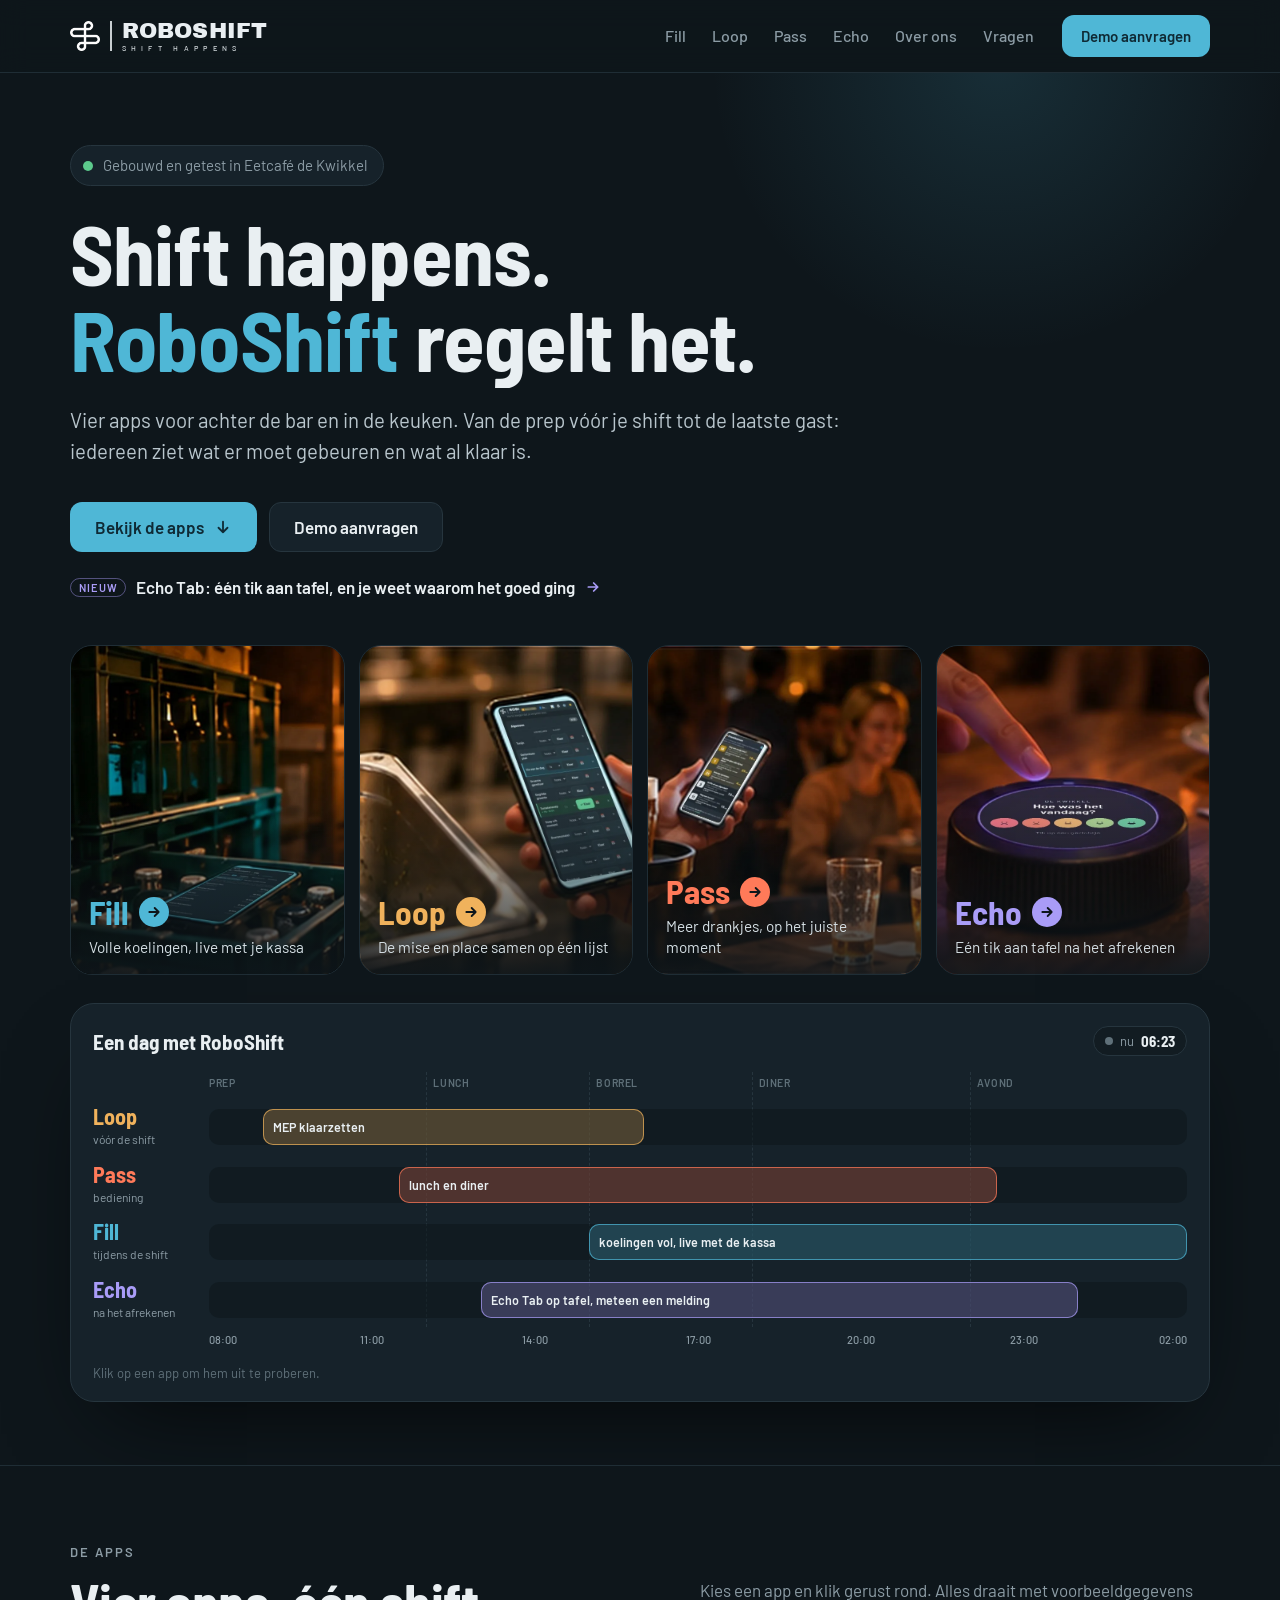
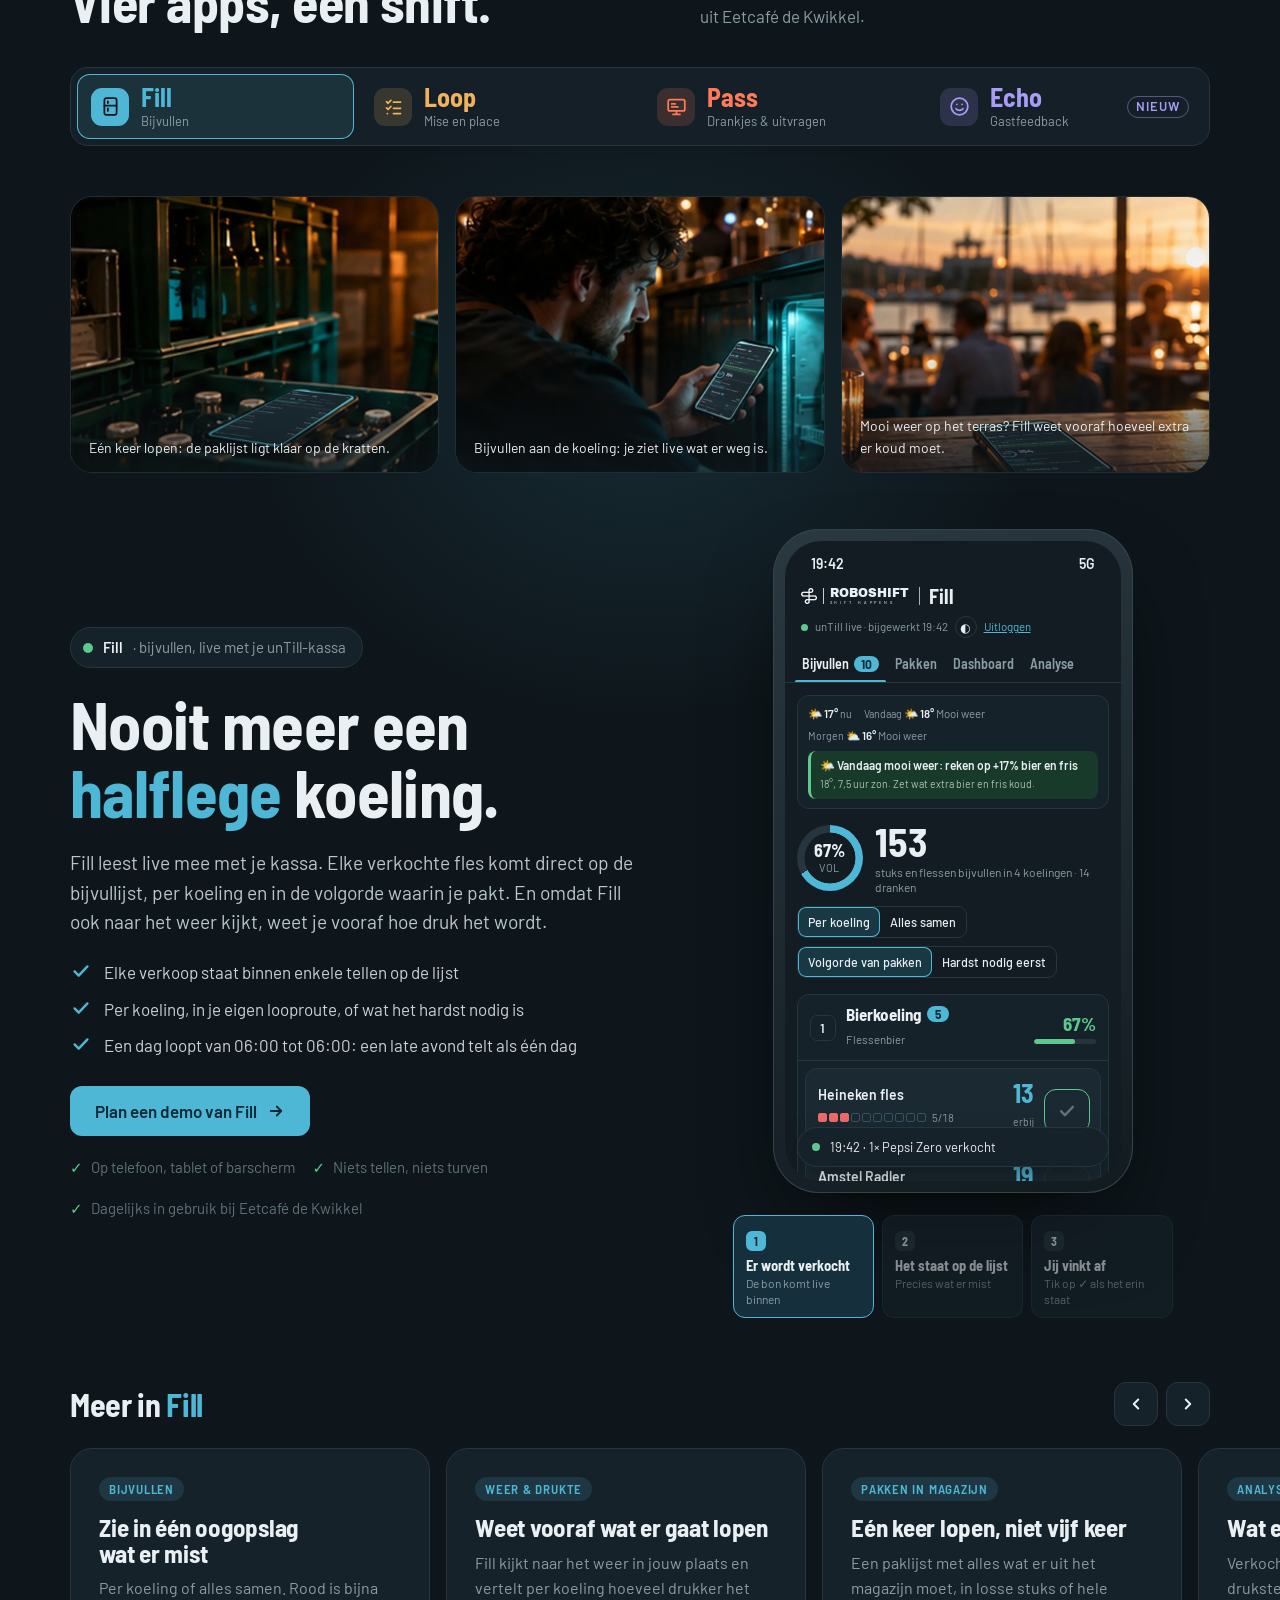
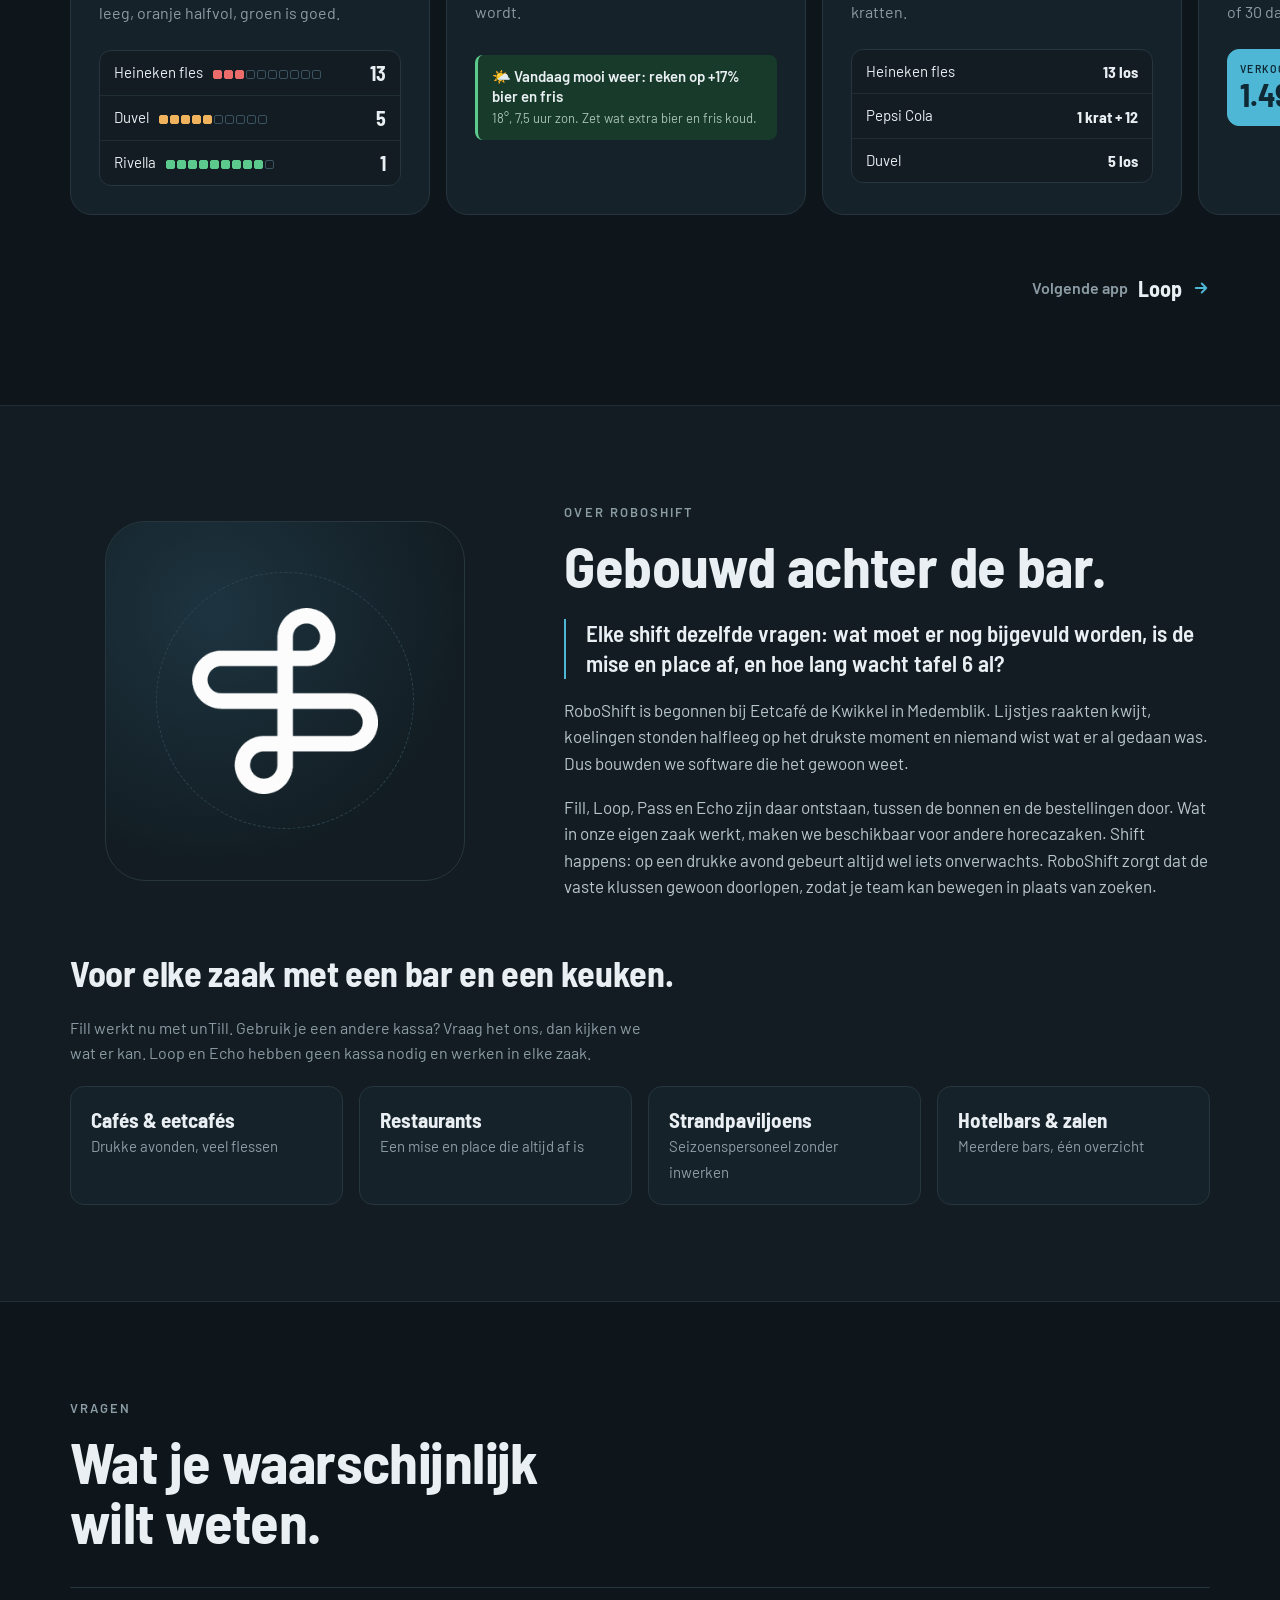
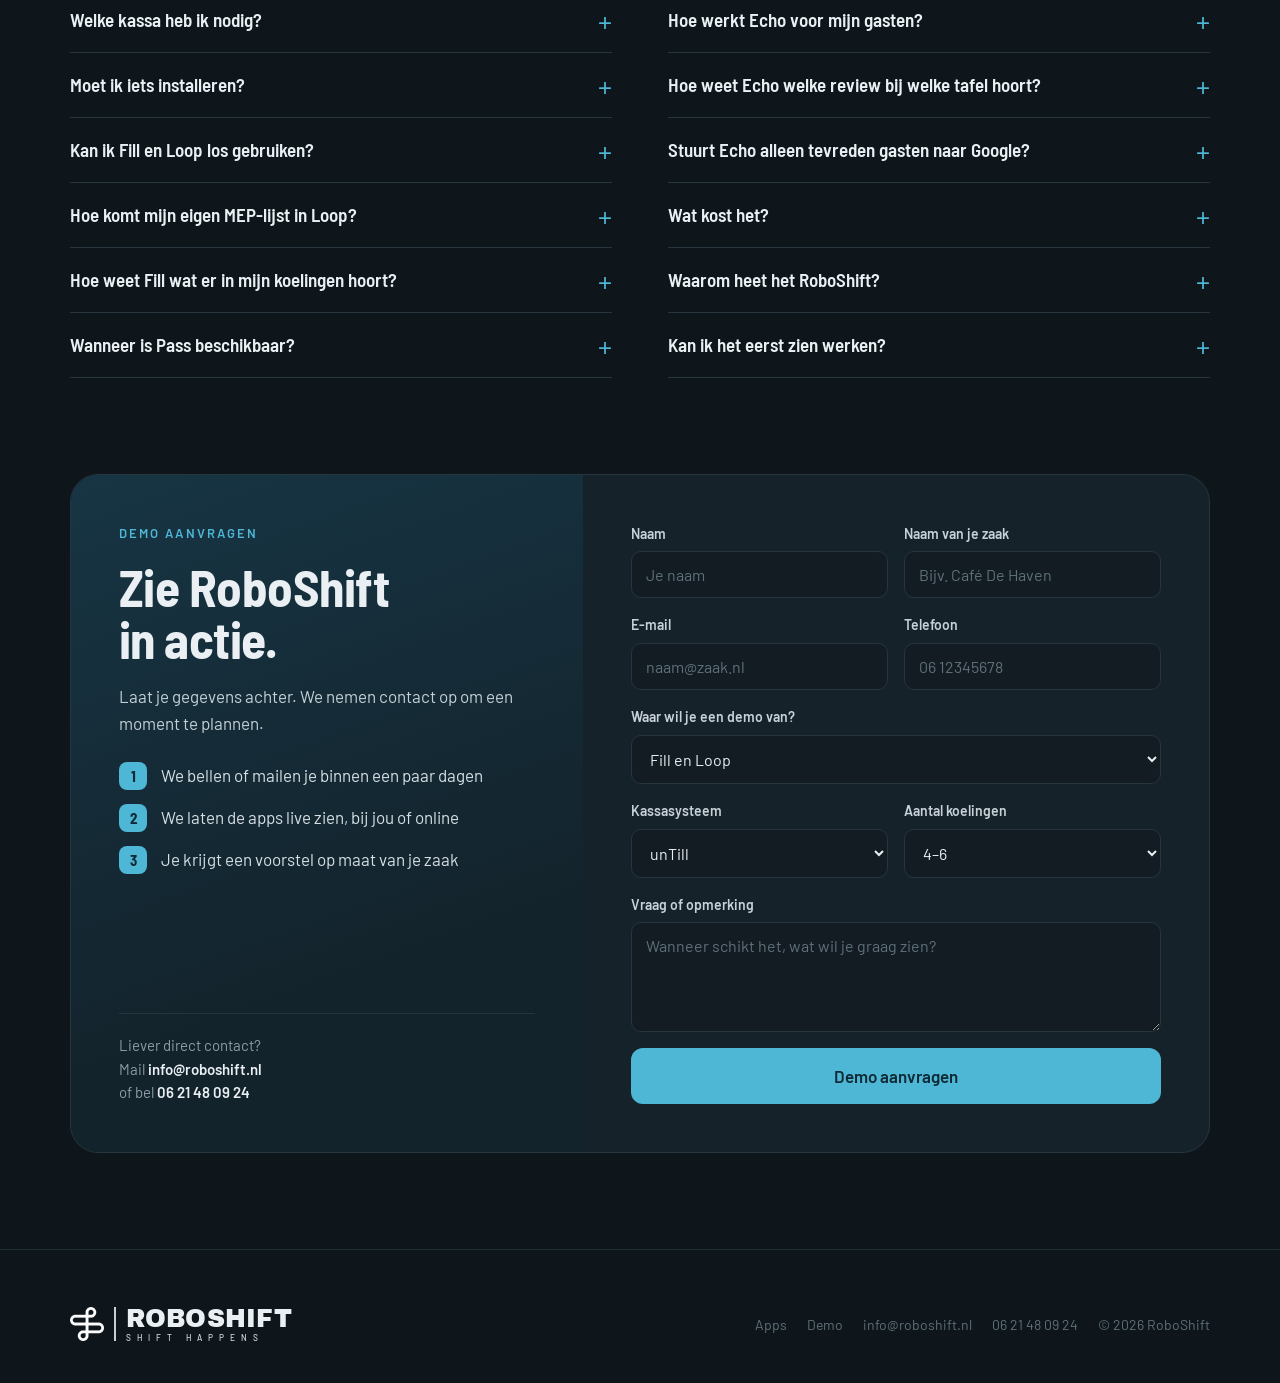
==== commit ae633393: "Foto's per app bovenaan het onderdeel, op de telefoon als veegrij Co-Authored-By: Claude Opus 5.5 <n" ====
--- a/index.html
+++ b/index.html
@@ -732,7 +732,8 @@
 .duo figure::after{content:"";position:absolute;inset:0;background:linear-gradient(180deg,rgba(14,22,27,0) 55%,rgba(14,22,27,.75) 100%)}
 .duo figcaption{position:absolute;left:18px;right:18px;bottom:14px;z-index:1;font-size:14px;color:#e9eff2}
 @media(max-width:900px){.duo figcaption{font-size:13px;left:14px;right:14px}}
-@media(max-width:700px){.duo{grid-template-columns:1fr;margin-top:32px}}
+.duo.duo-top{margin:0 0 56px}
+@media(max-width:700px){.duo{grid-template-columns:1fr;margin-top:32px}.duo.duo-top{margin:0 -16px 36px;padding:0 16px;grid-template-columns:none;grid-auto-flow:column;grid-auto-columns:82%;overflow-x:auto;scroll-snap-type:x mandatory;scroll-padding-left:16px;scrollbar-width:none}.duo.duo-top figure{scroll-snap-align:start}}
 .app-panel{padding-top:40px;animation:panelIn .5s cubic-bezier(.2,.8,.2,1)}
 @keyframes panelIn{from{opacity:0;transform:translateY(14px)}}
 .app-panel .split{grid-template-columns:minmax(0,1.05fr) minmax(0,.95fr)}
@@ -1014,6 +1015,11 @@
 
 <!-- ===== FILL ===== -->
 <div class="app-panel" id="fill" role="tabpanel" aria-labelledby="t-fill">
+<div class="duo duo-top">
+<figure><img src="img/sfeer/fill-1.webp" alt="Kratten in het magazijn met de Fill-paklijst op een telefoon" loading="lazy"><figcaption>Eén keer lopen: de paklijst ligt klaar op de kratten.</figcaption></figure>
+<figure><img src="img/sfeer/fill-2.webp" alt="Barmedewerker bij de koeling met Fill op de telefoon" style="object-position:65% center" loading="lazy"><figcaption>Bijvullen aan de koeling: je ziet live wat er weg is.</figcaption></figure>
+<figure><img src="img/sfeer/fill-3.webp" alt="Telefoon met Fill op een tafel op het terras aan de haven" loading="lazy"><figcaption>Mooi weer op het terras? Fill weet vooraf hoeveel extra er koud moet.</figcaption></figure>
+</div>
 <div class="split">
 <div>
 <span class="live-chip"><span class="dot"></span><b style="color:var(--fg);font-weight:600">Fill</b> · bijvullen, live met je unTill-kassa</span>
@@ -1164,16 +1170,16 @@
 <p class="example">Voorbeeldcijfers uit de app, ter illustratie.</p></div>
 </div>
 </div>
-<div class="duo">
-<figure><img src="img/sfeer/fill-1.webp" alt="Kratten in het magazijn met de Fill-paklijst op een telefoon" loading="lazy"><figcaption>Eén keer lopen: de paklijst ligt klaar op de kratten.</figcaption></figure>
-<figure><img src="img/sfeer/fill-2.webp" alt="Barmedewerker bij de koeling met Fill op de telefoon" style="object-position:65% center" loading="lazy"><figcaption>Bijvullen aan de koeling: je ziet live wat er weg is.</figcaption></figure>
-<figure><img src="img/sfeer/fill-3.webp" alt="Telefoon met Fill op een tafel op het terras aan de haven" loading="lazy"><figcaption>Mooi weer op het terras? Fill weet vooraf hoeveel extra er koud moet.</figcaption></figure>
-</div>
 <div class="next-app"><button type="button" data-go="loop">Volgende app <b>Loop</b><svg viewBox="0 0 24 24" fill="none" stroke="currentColor" stroke-width="2.6" stroke-linecap="round" stroke-linejoin="round"><path d="M5 12h14M13 6l6 6-6 6"/></svg></button></div>
 </div>
 
 <!-- ===== LOOP ===== -->
 <div class="app-panel" id="loop" role="tabpanel" aria-labelledby="t-loop" hidden>
+<div class="duo duo-top">
+<figure><img src="img/sfeer/loop-1.webp" alt="Kok tikt op Loop op de tablet in de keuken" style="object-position:70% center" loading="lazy"><figcaption>Afvinken op de tablet: klaar is klaar, voor iedereen zichtbaar.</figcaption></figure>
+<figure><img src="img/sfeer/loop-2.webp" alt="Kok aan het snijden met Loop op de telefoon naast de bakken" loading="lazy"><figcaption>Iedereen werkt tegelijk op dezelfde lijst.</figcaption></figure>
+<figure><img src="img/sfeer/loop-3.webp" alt="Lege gastrobak, iemand markeert het in Loop" loading="lazy"><figcaption>Bijna op? Markeer het, dan weet de inkoop het.</figcaption></figure>
+</div>
 <div class="split">
 <div>
 <span class="live-chip"><span class="dot amber"></span><b style="color:var(--fg);font-weight:600">Loop</b> · de mise en place-lijst</span>
@@ -1198,16 +1204,16 @@
 </div>
 </div>
 </div>
-<div class="duo">
-<figure><img src="img/sfeer/loop-1.webp" alt="Kok tikt op Loop op de tablet in de keuken" style="object-position:70% center" loading="lazy"><figcaption>Afvinken op de tablet: klaar is klaar, voor iedereen zichtbaar.</figcaption></figure>
-<figure><img src="img/sfeer/loop-2.webp" alt="Kok aan het snijden met Loop op de telefoon naast de bakken" loading="lazy"><figcaption>Iedereen werkt tegelijk op dezelfde lijst.</figcaption></figure>
-<figure><img src="img/sfeer/loop-3.webp" alt="Lege gastrobak, iemand markeert het in Loop" loading="lazy"><figcaption>Bijna op? Markeer het, dan weet de inkoop het.</figcaption></figure>
-</div>
 <div class="next-app"><button type="button" data-go="pass">Volgende app <b>Pass</b><svg viewBox="0 0 24 24" fill="none" stroke="currentColor" stroke-width="2.6" stroke-linecap="round" stroke-linejoin="round"><path d="M5 12h14M13 6l6 6-6 6"/></svg></button></div>
 </div>
 
 <!-- ===== PASS ===== -->
 <div class="app-panel" id="pass" role="tabpanel" aria-labelledby="t-pass" hidden>
+<div class="duo duo-top">
+<figure><img src="img/sfeer/pass-3.webp" alt="Bediening met een rondje bier en Pass op de telefoon" loading="lazy"><figcaption>Drankkansen: zie welke tafel toe is aan een rondje.</figcaption></figure>
+<figure><img src="img/sfeer/pass-2.webp" alt="Bediening tikt op Pass om een tafel uit te vragen" loading="lazy"><figcaption>Uitvragen op het juiste moment, met één tik in unTill.</figcaption></figure>
+<figure><img src="img/sfeer/pass-1.webp" alt="Pass op de tablet bij de pas, onder de warmhoudlampen" style="object-position:75% center" loading="lazy"><figcaption>Bij de pas ziet de bediening in één blik wat er nu moet gebeuren.</figcaption></figure>
+</div>
 <div class="pass-top">
 <div>
 <span class="live-chip"><span class="dot coral"></span><b style="color:var(--fg);font-weight:600">Pass</b> · voor de bediening <span class="soon">binnenkort</span></span>
@@ -1244,16 +1250,16 @@
 </div>
 </div>
 <div class="cta-row"><a class="btn btn-coral" href="#demo">Hou me op de hoogte over Pass</a></div>
-<div class="duo">
-<figure><img src="img/sfeer/pass-3.webp" alt="Bediening met een rondje bier en Pass op de telefoon" loading="lazy"><figcaption>Drankkansen: zie welke tafel toe is aan een rondje.</figcaption></figure>
-<figure><img src="img/sfeer/pass-2.webp" alt="Bediening tikt op Pass om een tafel uit te vragen" loading="lazy"><figcaption>Uitvragen op het juiste moment, met één tik in unTill.</figcaption></figure>
-<figure><img src="img/sfeer/pass-1.webp" alt="Pass op de tablet bij de pas, onder de warmhoudlampen" style="object-position:75% center" loading="lazy"><figcaption>Bij de pas ziet de bediening in één blik wat er nu moet gebeuren.</figcaption></figure>
-</div>
 <div class="next-app"><button type="button" data-go="echo">Volgende app <b>Echo</b><svg viewBox="0 0 24 24" fill="none" stroke="currentColor" stroke-width="2.6" stroke-linecap="round" stroke-linejoin="round"><path d="M5 12h14M13 6l6 6-6 6"/></svg></button></div>
 </div>
 
 <!-- ===== ECHO ===== -->
 <div class="app-panel" id="echo" role="tabpanel" aria-labelledby="t-echo" hidden>
+<div class="duo duo-top">
+<figure><img src="img/sfeer/echo-1.webp" alt="Bediening legt Echo Tab op tafel bij de gasten" style="object-position:62% center" loading="lazy"><figcaption>De bediening legt Echo Tab op tafel bij de gast.</figcaption></figure>
+<figure><img src="img/sfeer/echo-2.webp" alt="Gast tikt een gezichtje op Echo Tab" loading="lazy"><figcaption>De gast tikt een gezichtje, meteen na het afrekenen.</figcaption></figure>
+<figure><img src="img/sfeer/echo-3.webp" alt="Bediening kiest het tafelnummer op Echo Tab bij de dock" loading="lazy"><figcaption>Tafelnummer kiezen bij de kassa, dan gaat hij op tafel.</figcaption></figure>
+</div>
 <div class="tap" id="echo-tap-hero">
 <span class="live-chip"><span class="dot violet"></span><b style="color:var(--fg);font-weight:600">Echo Tab</b><span class="tap-sub"> · gastfeedback aan tafel</span> <span class="soon vi">coming soon</span></span>
 <h2 class="tap-name">Echo <em>Tab</em>.</h2>
@@ -1305,11 +1311,6 @@
 </div>
 <p class="ec-capx">Elke review krijgt zo'n sheet. Wat beter gaat dan normaal kleurt groen, wat achterblijft rood. "Normaal" rekent Echo uit je eigen historie, en je kunt het ook zelf instellen.</p>
 </div>
-</div>
-<div class="duo" style="margin:0 0 56px">
-<figure><img src="img/sfeer/echo-1.webp" alt="Bediening legt Echo Tab op tafel bij de gasten" style="object-position:62% center" loading="lazy"><figcaption>De bediening legt Echo Tab op tafel bij de gast.</figcaption></figure>
-<figure><img src="img/sfeer/echo-2.webp" alt="Gast tikt een gezichtje op Echo Tab" loading="lazy"><figcaption>De gast tikt een gezichtje, meteen na het afrekenen.</figcaption></figure>
-<figure><img src="img/sfeer/echo-3.webp" alt="Bediening kiest het tafelnummer op Echo Tab bij de dock" loading="lazy"><figcaption>Tafelnummer kiezen bij de kassa, dan gaat hij op tafel.</figcaption></figure>
 </div>
 <div class="et" id="echo-tap">
 <div class="ek-head">
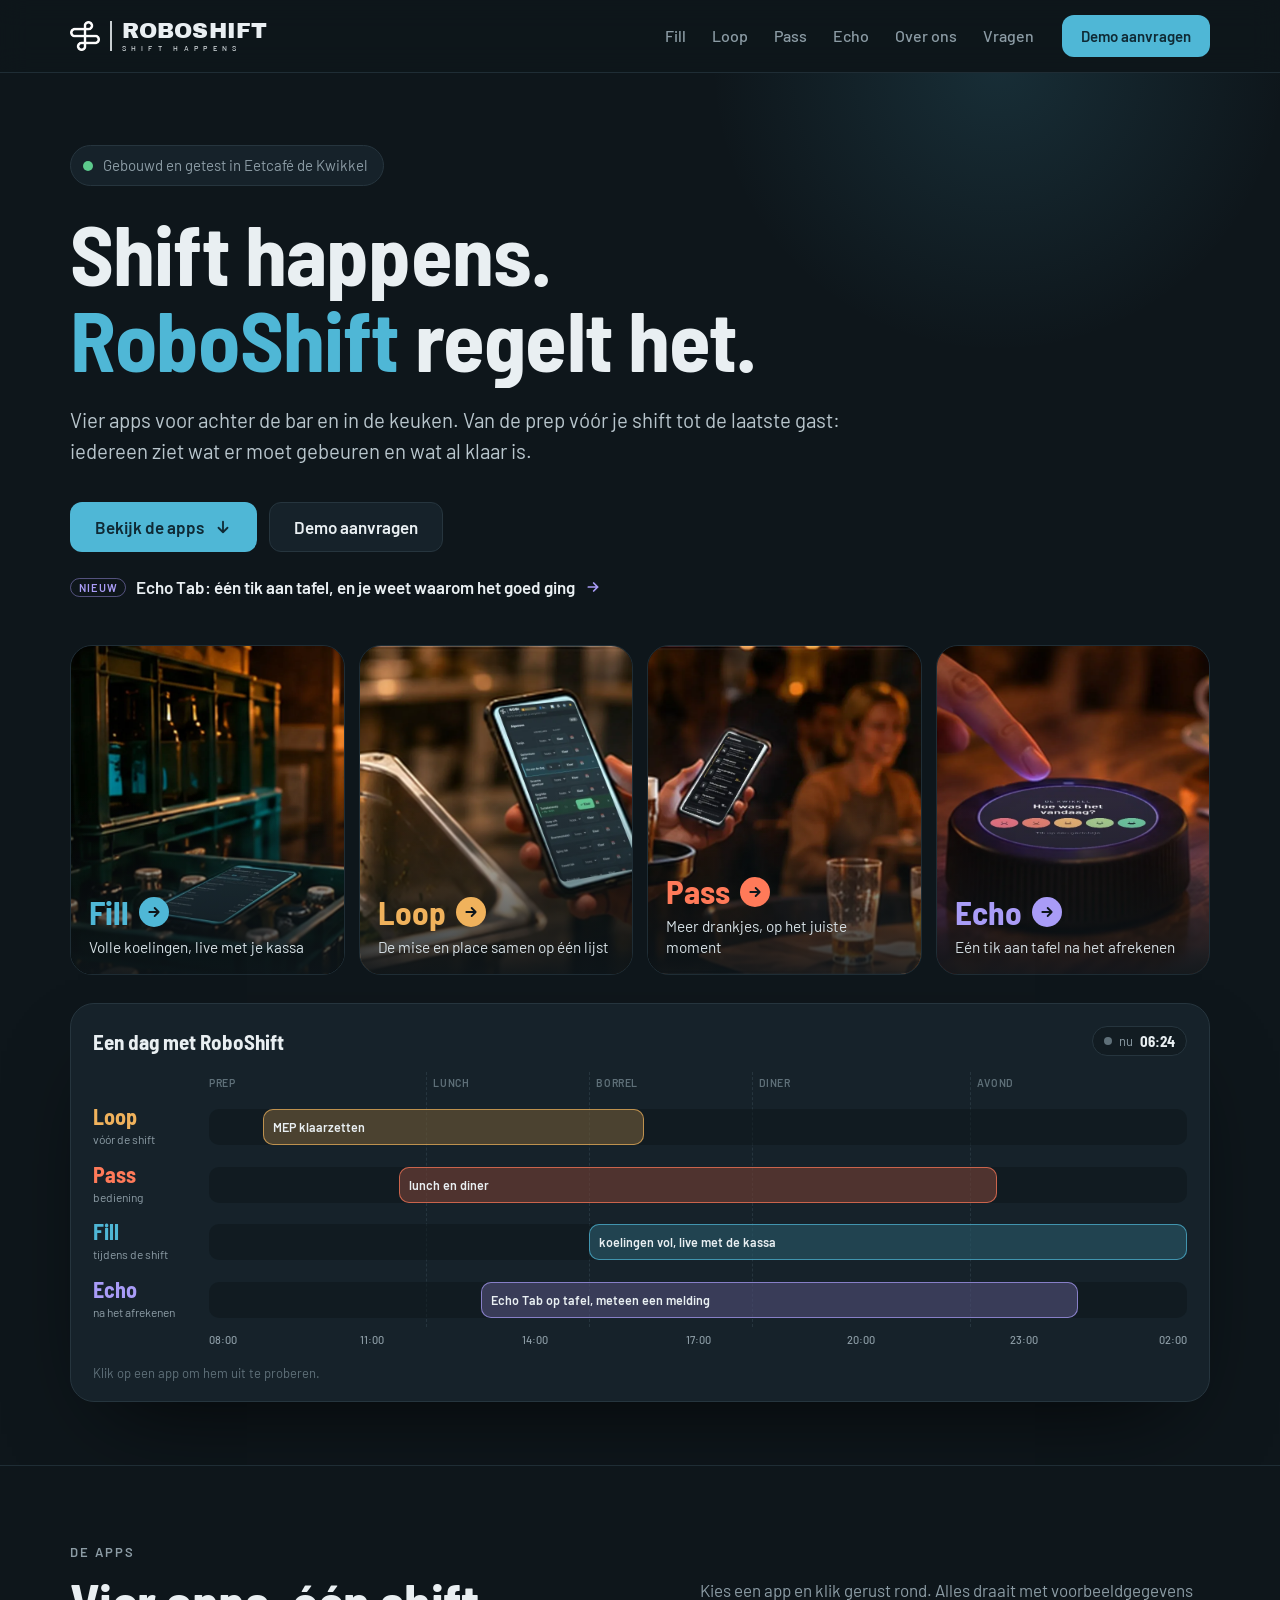
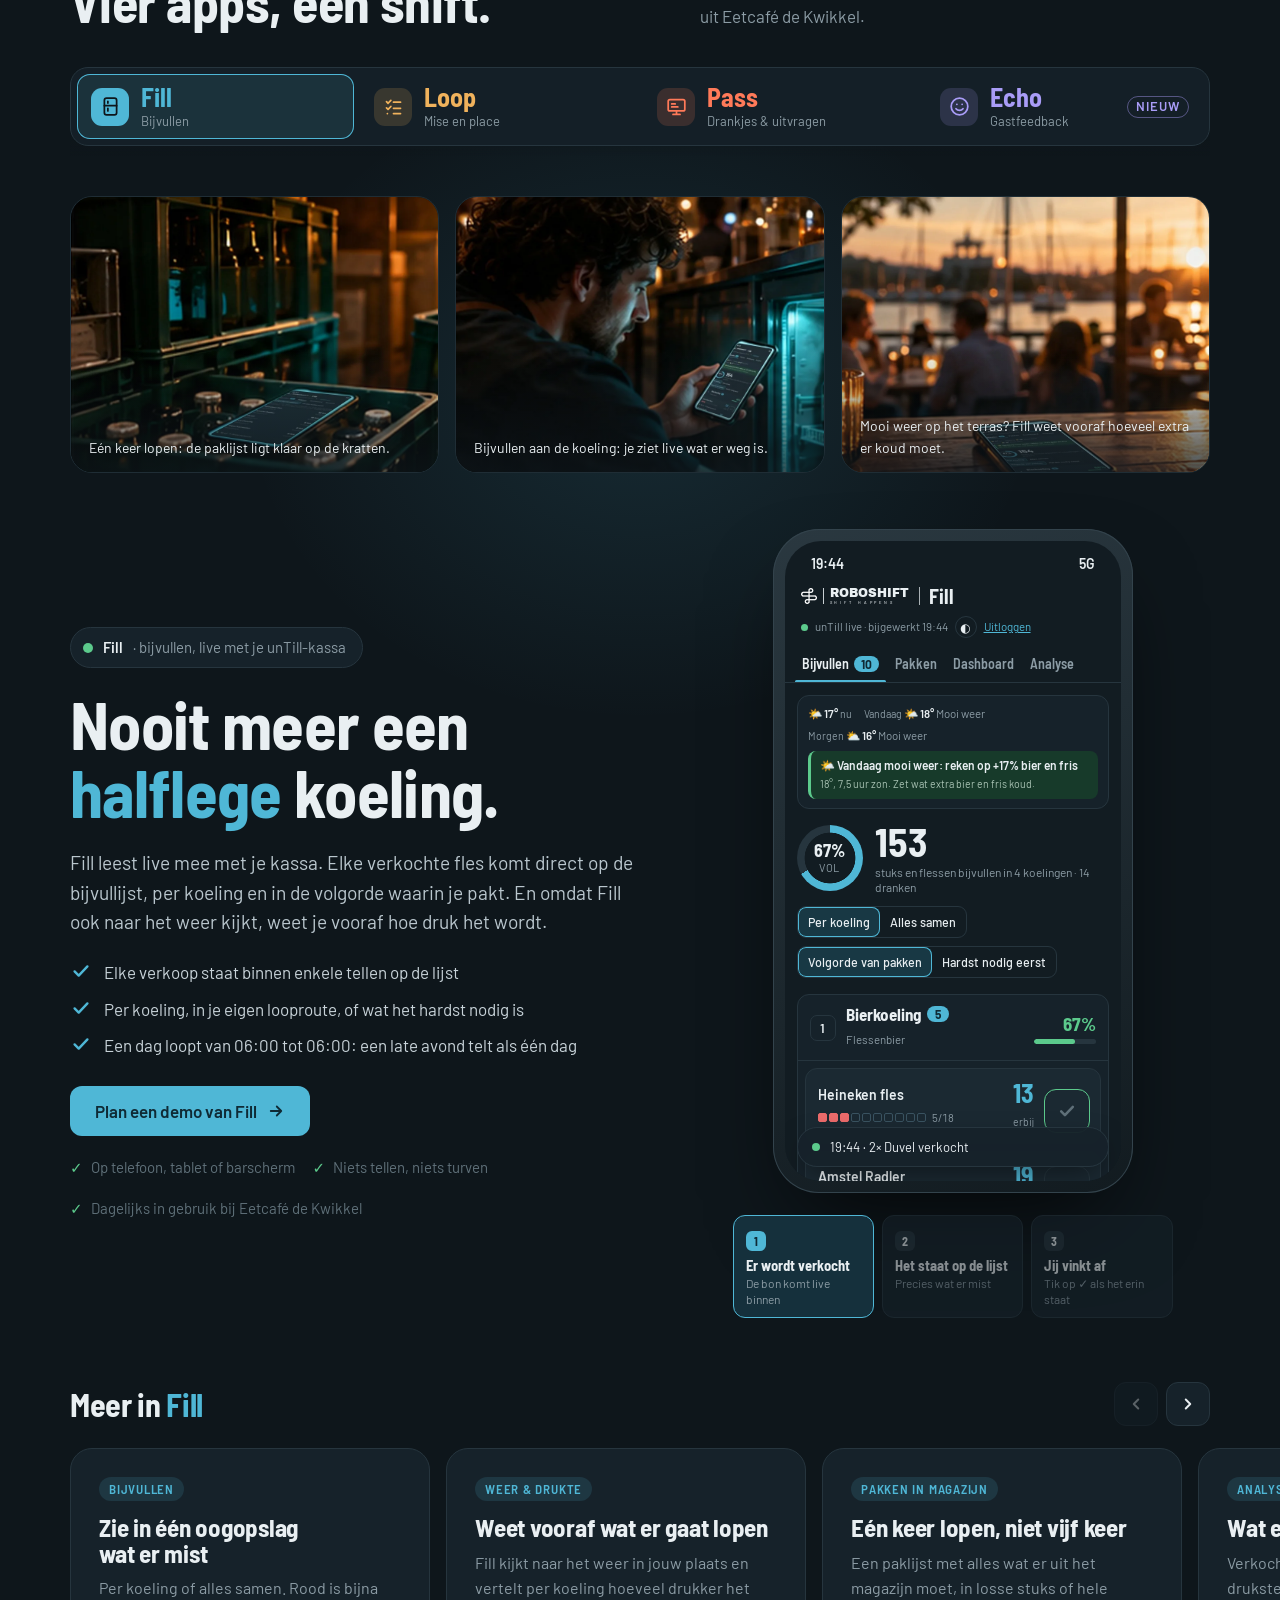
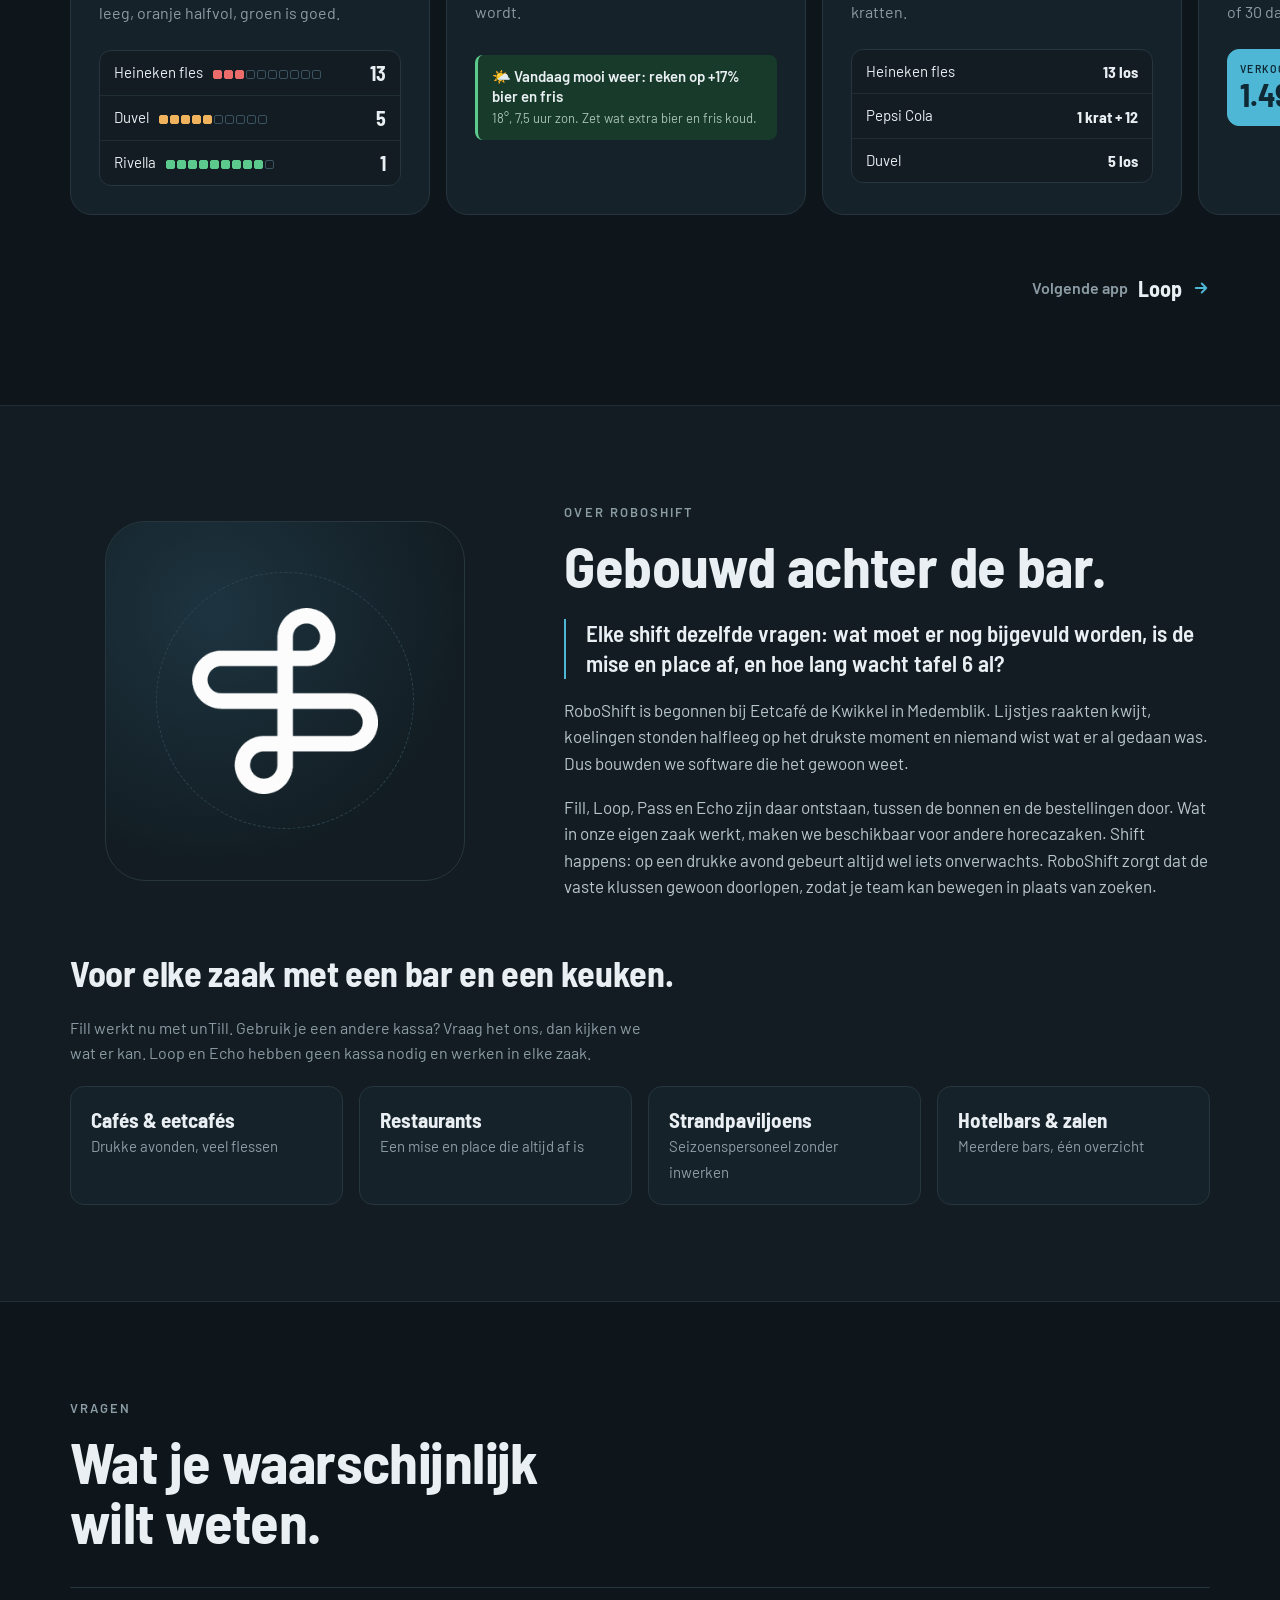
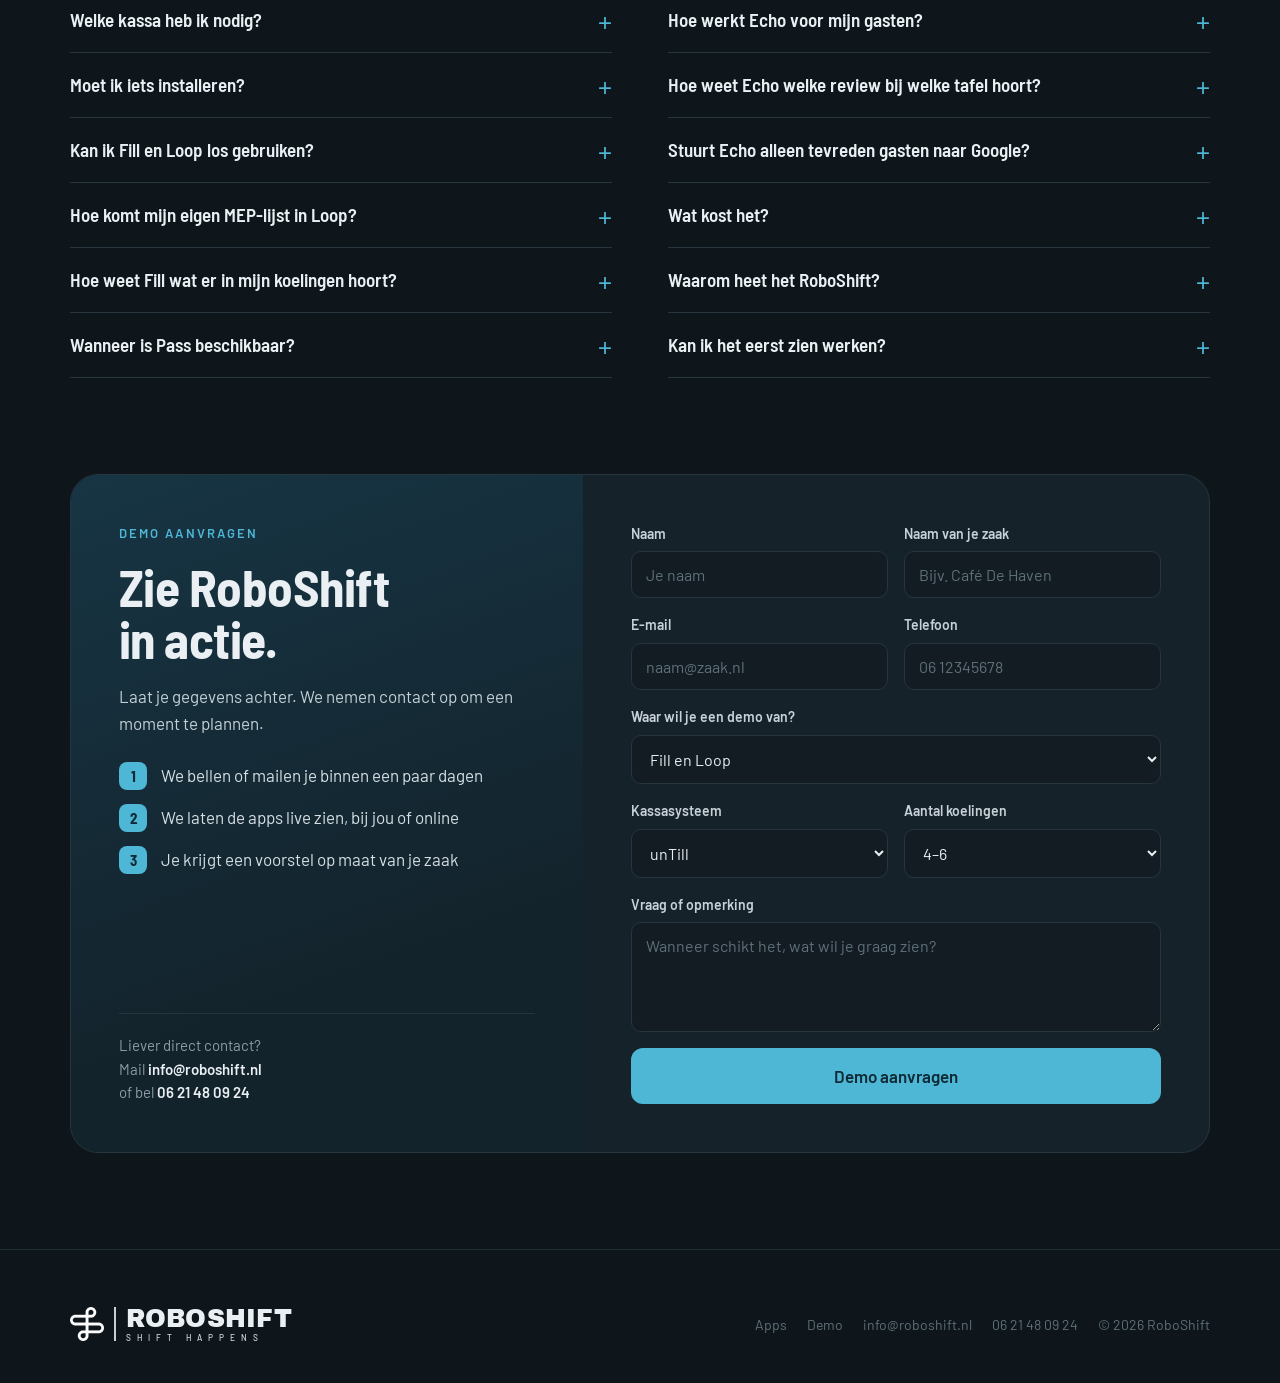
==== commit 43109f10: "Pass-plaatjes vervangen door de rustigere Pass-stijl Hoofdscherm, Nog uitvragen, Drankkansen en Anal" ====
--- a/index.html
+++ b/index.html
@@ -981,7 +981,7 @@
 </div>
 </div>
 
-<div class="wrap ha-wrap"><div class="hero-apps"><a class="h-fill" href="#fill" aria-label="Bekijk Fill"><img src="img/sfeer/fill-1.webp" alt="" style="object-position:62% center" loading="eager"><span class="ha-t"><b>Fill<i aria-hidden="true"><svg viewBox="0 0 24 24" fill="none" stroke="currentColor" stroke-width="2.8" stroke-linecap="round" stroke-linejoin="round"><path d="M5 12h14M13 6l6 6-6 6"/></svg></i></b><span>Volle koelingen, live met je kassa</span></span></a><a class="h-loop" href="#loop" aria-label="Bekijk Loop"><img src="img/sfeer/loop-3.webp" alt="" style="object-position:72% center" loading="eager"><span class="ha-t"><b>Loop<i aria-hidden="true"><svg viewBox="0 0 24 24" fill="none" stroke="currentColor" stroke-width="2.8" stroke-linecap="round" stroke-linejoin="round"><path d="M5 12h14M13 6l6 6-6 6"/></svg></i></b><span>De mise en place samen op één lijst</span></span></a><a class="h-pass" href="#pass" aria-label="Bekijk Pass"><img src="img/sfeer/pass-3.webp" alt="" style="object-position:38% center" loading="eager"><span class="ha-t"><b>Pass<i aria-hidden="true"><svg viewBox="0 0 24 24" fill="none" stroke="currentColor" stroke-width="2.8" stroke-linecap="round" stroke-linejoin="round"><path d="M5 12h14M13 6l6 6-6 6"/></svg></i></b><span>Meer drankjes, op het juiste moment</span></span></a><a class="h-echo" href="#echo" aria-label="Bekijk Echo"><img src="img/sfeer/echo-2.webp" alt="" style="object-position:48% center" loading="eager"><span class="ha-t"><b>Echo<i aria-hidden="true"><svg viewBox="0 0 24 24" fill="none" stroke="currentColor" stroke-width="2.8" stroke-linecap="round" stroke-linejoin="round"><path d="M5 12h14M13 6l6 6-6 6"/></svg></i></b><span>Eén tik aan tafel na het afrekenen</span></span></a></div></div>
+<div class="wrap ha-wrap"><div class="hero-apps"><a class="h-fill" href="#fill" aria-label="Bekijk Fill"><img src="img/sfeer/fill-1.webp" alt="" style="object-position:62% center" loading="eager"><span class="ha-t"><b>Fill<i aria-hidden="true"><svg viewBox="0 0 24 24" fill="none" stroke="currentColor" stroke-width="2.8" stroke-linecap="round" stroke-linejoin="round"><path d="M5 12h14M13 6l6 6-6 6"/></svg></i></b><span>Volle koelingen, live met je kassa</span></span></a><a class="h-loop" href="#loop" aria-label="Bekijk Loop"><img src="img/sfeer/loop-3.webp" alt="" style="object-position:72% center" loading="eager"><span class="ha-t"><b>Loop<i aria-hidden="true"><svg viewBox="0 0 24 24" fill="none" stroke="currentColor" stroke-width="2.8" stroke-linecap="round" stroke-linejoin="round"><path d="M5 12h14M13 6l6 6-6 6"/></svg></i></b><span>De mise en place samen op één lijst</span></span></a><a class="h-pass" href="#pass" aria-label="Bekijk Pass"><img src="img/sfeer/pass-3.webp?v=2" alt="" style="object-position:38% center" loading="eager"><span class="ha-t"><b>Pass<i aria-hidden="true"><svg viewBox="0 0 24 24" fill="none" stroke="currentColor" stroke-width="2.8" stroke-linecap="round" stroke-linejoin="round"><path d="M5 12h14M13 6l6 6-6 6"/></svg></i></b><span>Meer drankjes, op het juiste moment</span></span></a><a class="h-echo" href="#echo" aria-label="Bekijk Echo"><img src="img/sfeer/echo-2.webp" alt="" style="object-position:48% center" loading="eager"><span class="ha-t"><b>Echo<i aria-hidden="true"><svg viewBox="0 0 24 24" fill="none" stroke="currentColor" stroke-width="2.8" stroke-linecap="round" stroke-linejoin="round"><path d="M5 12h14M13 6l6 6-6 6"/></svg></i></b><span>Eén tik aan tafel na het afrekenen</span></span></a></div></div>
 <div class="wrap ha-wrap day-wrap">
 <div class="day" id="day" aria-label="Een dag in de horeca met de momenten waarop Loop, Pass, Fill en Echo het werk doen">
 <div class="day-h"><b>Een dag met RoboShift</b><span class="day-now" id="day-now"><i></i>nu <b class="num" id="day-time">20:00</b></span></div>
@@ -1210,9 +1210,9 @@
 <!-- ===== PASS ===== -->
 <div class="app-panel" id="pass" role="tabpanel" aria-labelledby="t-pass" hidden>
 <div class="duo duo-top">
-<figure><img src="img/sfeer/pass-3.webp" alt="Bediening met een rondje bier en Pass op de telefoon" loading="lazy"><figcaption>Drankkansen: zie welke tafel toe is aan een rondje.</figcaption></figure>
-<figure><img src="img/sfeer/pass-2.webp" alt="Bediening tikt op Pass om een tafel uit te vragen" loading="lazy"><figcaption>Uitvragen op het juiste moment, met één tik in unTill.</figcaption></figure>
-<figure><img src="img/sfeer/pass-1.webp" alt="Pass op de tablet bij de pas, onder de warmhoudlampen" style="object-position:75% center" loading="lazy"><figcaption>Bij de pas ziet de bediening in één blik wat er nu moet gebeuren.</figcaption></figure>
+<figure><img src="img/sfeer/pass-3.webp?v=2" alt="Bediening met een rondje bier en Pass op de telefoon" loading="lazy"><figcaption>Drankkansen: zie welke tafel toe is aan een rondje.</figcaption></figure>
+<figure><img src="img/sfeer/pass-2.webp?v=2" alt="Bediening tikt op Pass om een tafel uit te vragen" loading="lazy"><figcaption>Uitvragen op het juiste moment, met één tik in unTill.</figcaption></figure>
+<figure><img src="img/sfeer/pass-1.webp?v=2" alt="Pass op de tablet bij de pas, onder de warmhoudlampen" style="object-position:75% center" loading="lazy"><figcaption>Bij de pas ziet de bediening in één blik wat er nu moet gebeuren.</figcaption></figure>
 </div>
 <div class="pass-top">
 <div>
@@ -1228,7 +1228,7 @@
 </ul>
 </div>
 <figure class="tv shot-tv">
-<div class="tv-screen shot" id="pass-live"><span class="live-tag"><span class="dot"></span>Live demo · klik gerust rond</span><img src="img/pass-live.webp" width="2000" height="1125" alt="Pass live-scherm: tafels die nog uitgevraagd moeten worden, drankkansen per tafel en het scorebord met lunch, drankjes en diner" loading="lazy" decoding="async"></div>
+<div class="tv-screen shot" id="pass-live"><span class="live-tag"><span class="dot"></span>Live demo · klik gerust rond</span><img src="img/pass-live.webp?v=2" width="2000" height="1125" alt="Pass live-scherm: tafels die nog uitgevraagd moeten worden, drankkansen per tafel en het scorebord met lunch, drankjes en diner" loading="lazy" decoding="async"></div>
 <div class="tv-foot"></div>
 </figure>
 <p class="example">Hierboven draait de echte Pass-app met voorbeeldgegevens: klik gerust op de knoppen. Pass wordt nu gebouwd en getest in Eetcafé de Kwikkel.</p>
@@ -1236,15 +1236,15 @@
 <div class="more-h"><h3>Meer in <em>Pass</em></h3><div class="rail-nav"><button type="button" data-dir="-1" aria-label="Vorige"><svg viewBox="0 0 24 24" fill="none" stroke="currentColor" stroke-width="2.6" stroke-linecap="round" stroke-linejoin="round"><path d="M15 6l-6 6 6 6"/></svg></button><button type="button" data-dir="1" aria-label="Volgende"><svg viewBox="0 0 24 24" fill="none" stroke="currentColor" stroke-width="2.6" stroke-linecap="round" stroke-linejoin="round"><path d="M9 6l6 6-6 6"/></svg></button></div></div>
 <div class="rail">
 <figure class="shot-card wide">
-<a href="img/pass-drankkansen.webp" target="_blank" rel="noopener" class="shot"><img src="img/pass-drankkansen.webp" width="800" height="1481" alt="Pass drankkansen: tafels die toe zijn aan een drankje, met tip, kans en minuten sinds het laatste drankje" loading="lazy" decoding="async"></a>
+<a href="img/pass-drankkansen.webp?v=2" target="_blank" rel="noopener" class="shot"><img src="img/pass-drankkansen.webp?v=2" width="800" height="1508" alt="Pass drankkansen: tafels die toe zijn aan een drankje, met tip, kans en minuten sinds het laatste drankje" loading="lazy" decoding="async"></a>
 <figcaption><span class="tagline"><span class="dot coral"></span>Nieuw in Pass</span><b>Drankkansen: verkoop meer drankjes, zonder te pushen</b>Pass leert uit maanden kassadata wanneer een tafel normaal nog iets bestelt: per dagdeel, met of zonder eten, per ronde en per tafelgrootte. Is een tafel toe aan een drankje, dan springt hij bovenaan. Met een concrete tip: nog een rondje bier, een glas wijn bij het eten of koffie na het dessert. Met een scorebord voor lunch, diner en drankjes, en hoe vaak het lukte vergeleken met normaal.</figcaption>
 </figure>
 <figure class="shot-card">
-<a href="img/pass-uitvragen.webp" target="_blank" rel="noopener" class="shot"><img src="img/pass-uitvragen.webp" width="800" height="1019" alt="Pass: lijst met tafels die nog uitgevraagd moeten worden, met timer en Uitvragen-knop" loading="lazy" decoding="async"></a>
+<a href="img/pass-uitvragen.webp?v=2" target="_blank" rel="noopener" class="shot"><img src="img/pass-uitvragen.webp?v=2" width="800" height="1042" alt="Pass: lijst met tafels die nog uitgevraagd moeten worden, met timer en Uitvragen-knop" loading="lazy" decoding="async"></a>
 <figcaption><b>Nog uitvragen</b>Geen tafel meer vergeten. Na 20 minuten even polsen, na 30 gaat de bel. Eén tik vraagt de volgende gang uit in unTill.</figcaption>
 </figure>
 <figure class="shot-card wide">
-<a href="img/pass-analyse.webp" target="_blank" rel="noopener" class="shot"><img src="img/pass-analyse.webp" width="2000" height="975" alt="Pass analyse: op-tijd-percentage, wachttijd per bon, verloop van de dienst per kwartier en wat er opvalt" loading="lazy" decoding="async"></a>
+<a href="img/pass-analyse.webp?v=2" target="_blank" rel="noopener" class="shot"><img src="img/pass-analyse.webp?v=2" width="2000" height="975" alt="Pass analyse: op-tijd-percentage, wachttijd per bon, verloop van de dienst per kwartier en wat er opvalt" loading="lazy" decoding="async"></a>
 <figcaption><b>Analyse</b>Elke dienst vergeleken met dezelfde dag van vorige weken. Pass laat zien waar het vastliep en wat je eraan kunt doen.</figcaption>
 </figure>
 </div>
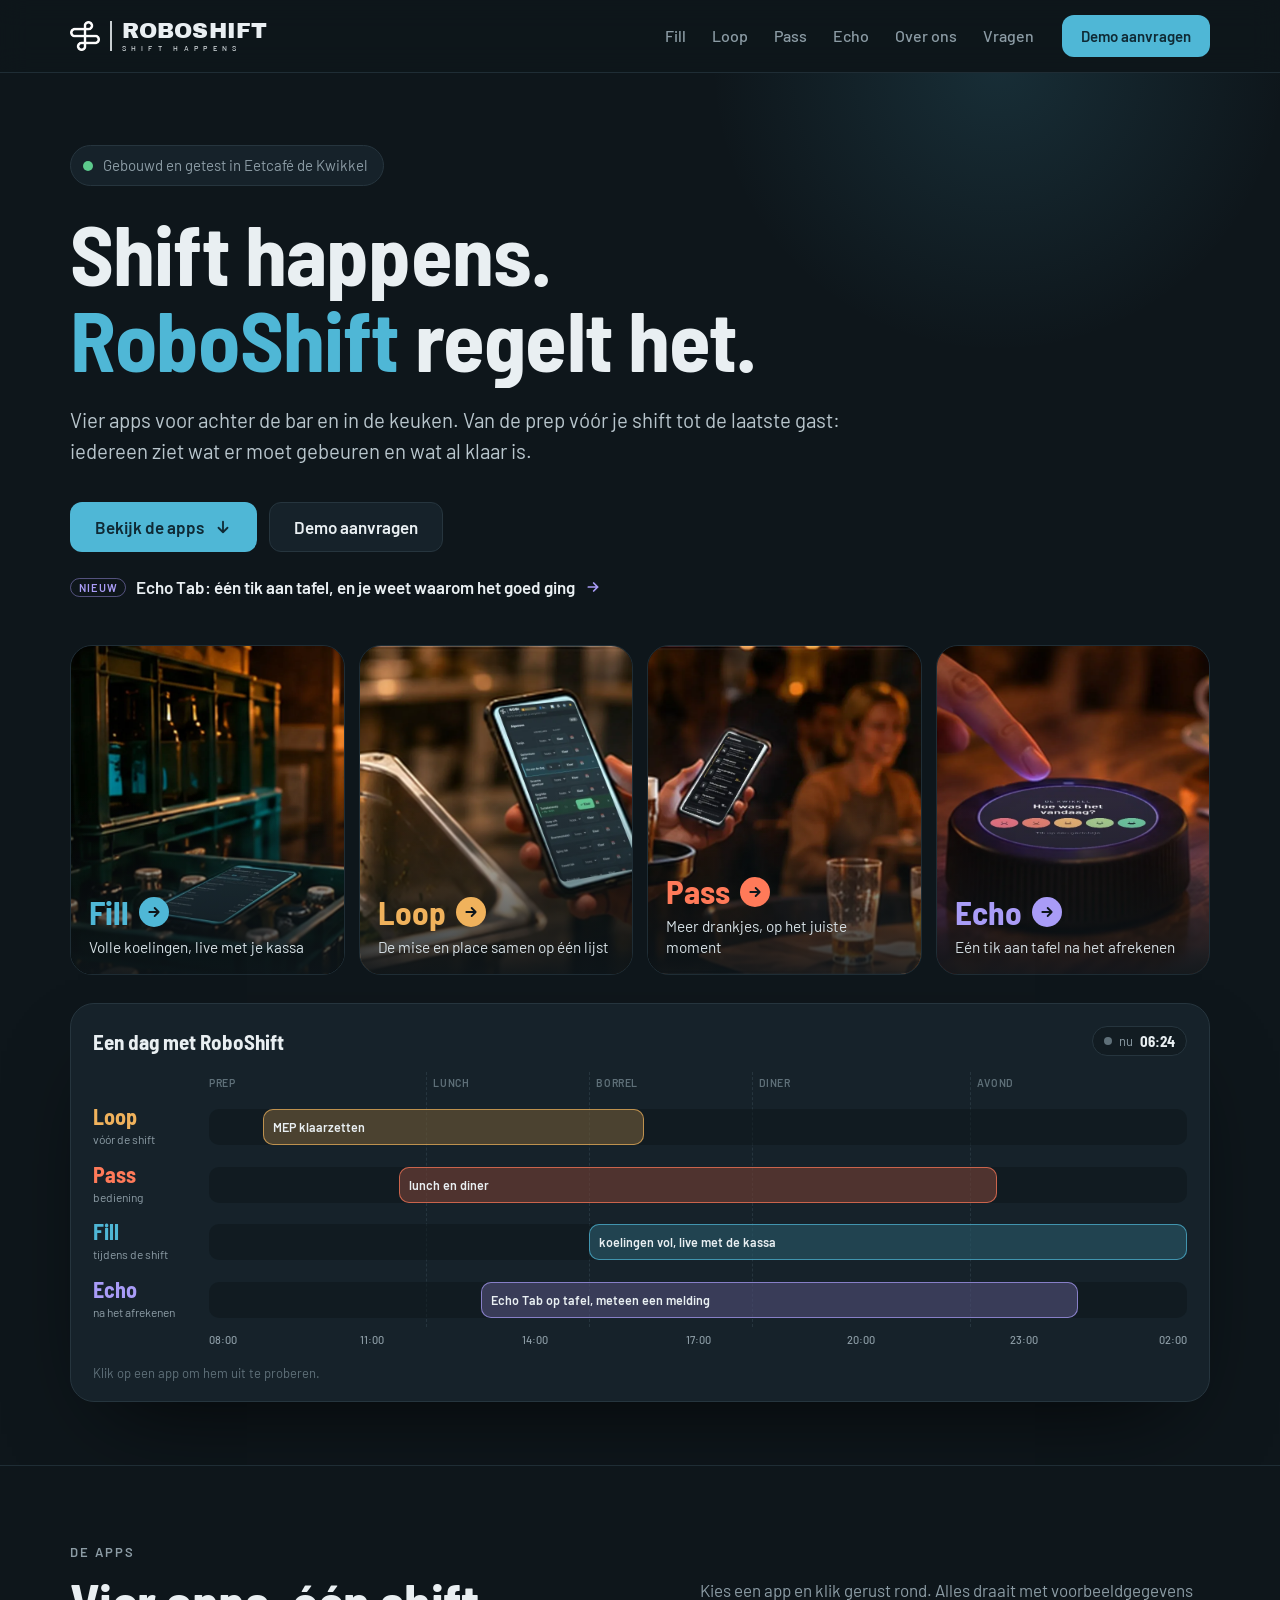
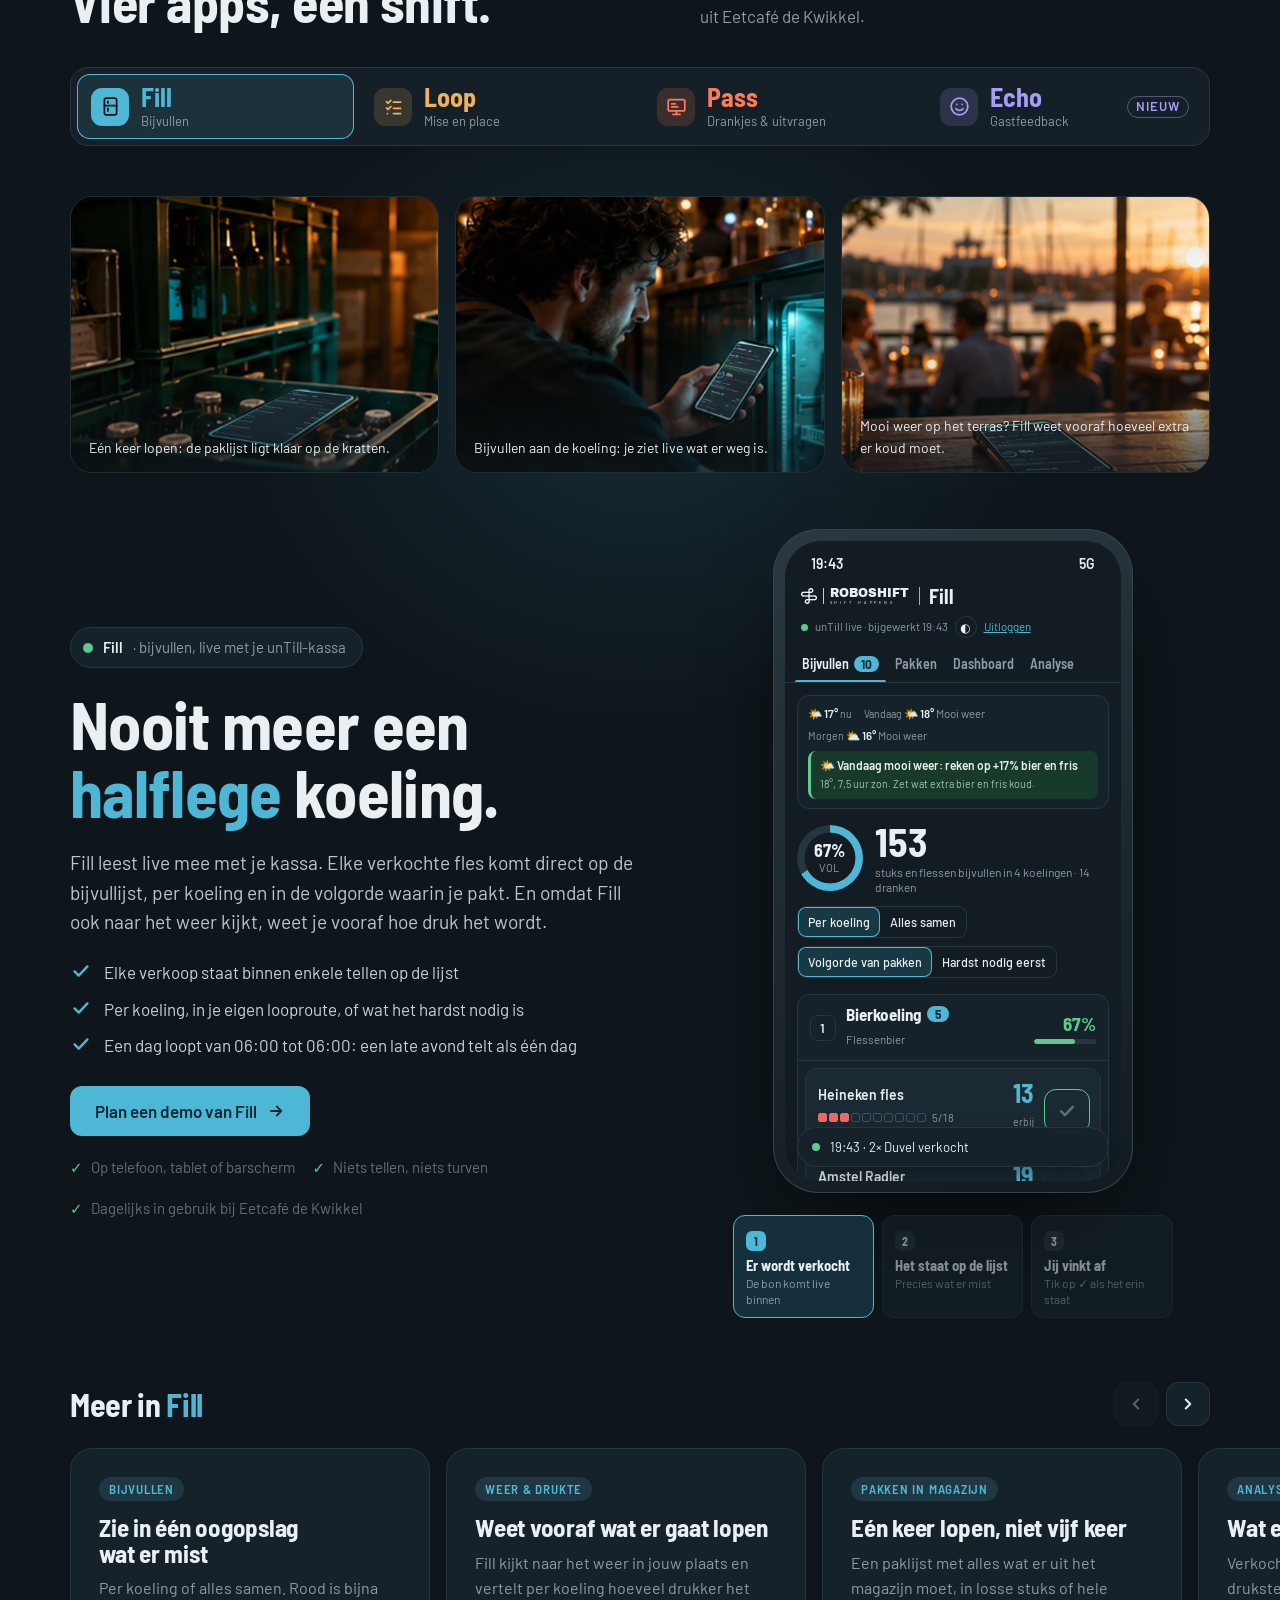
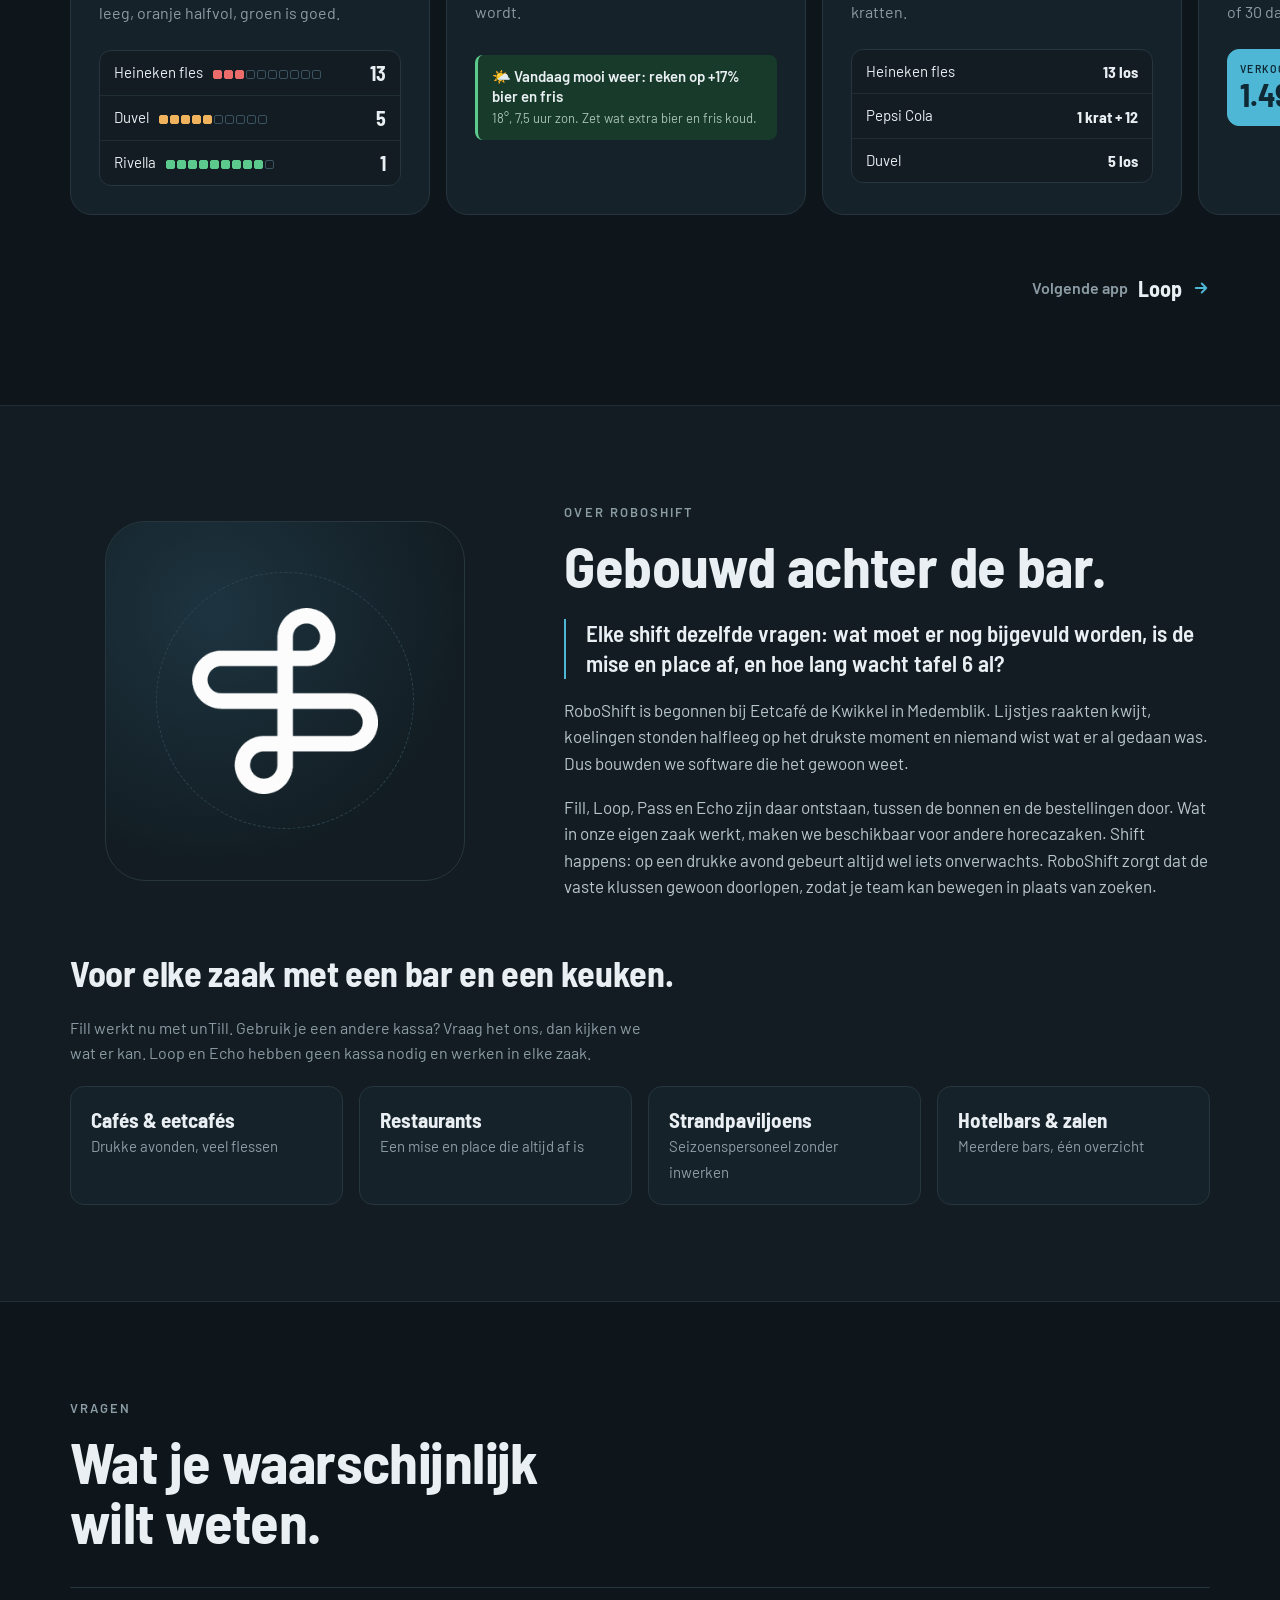
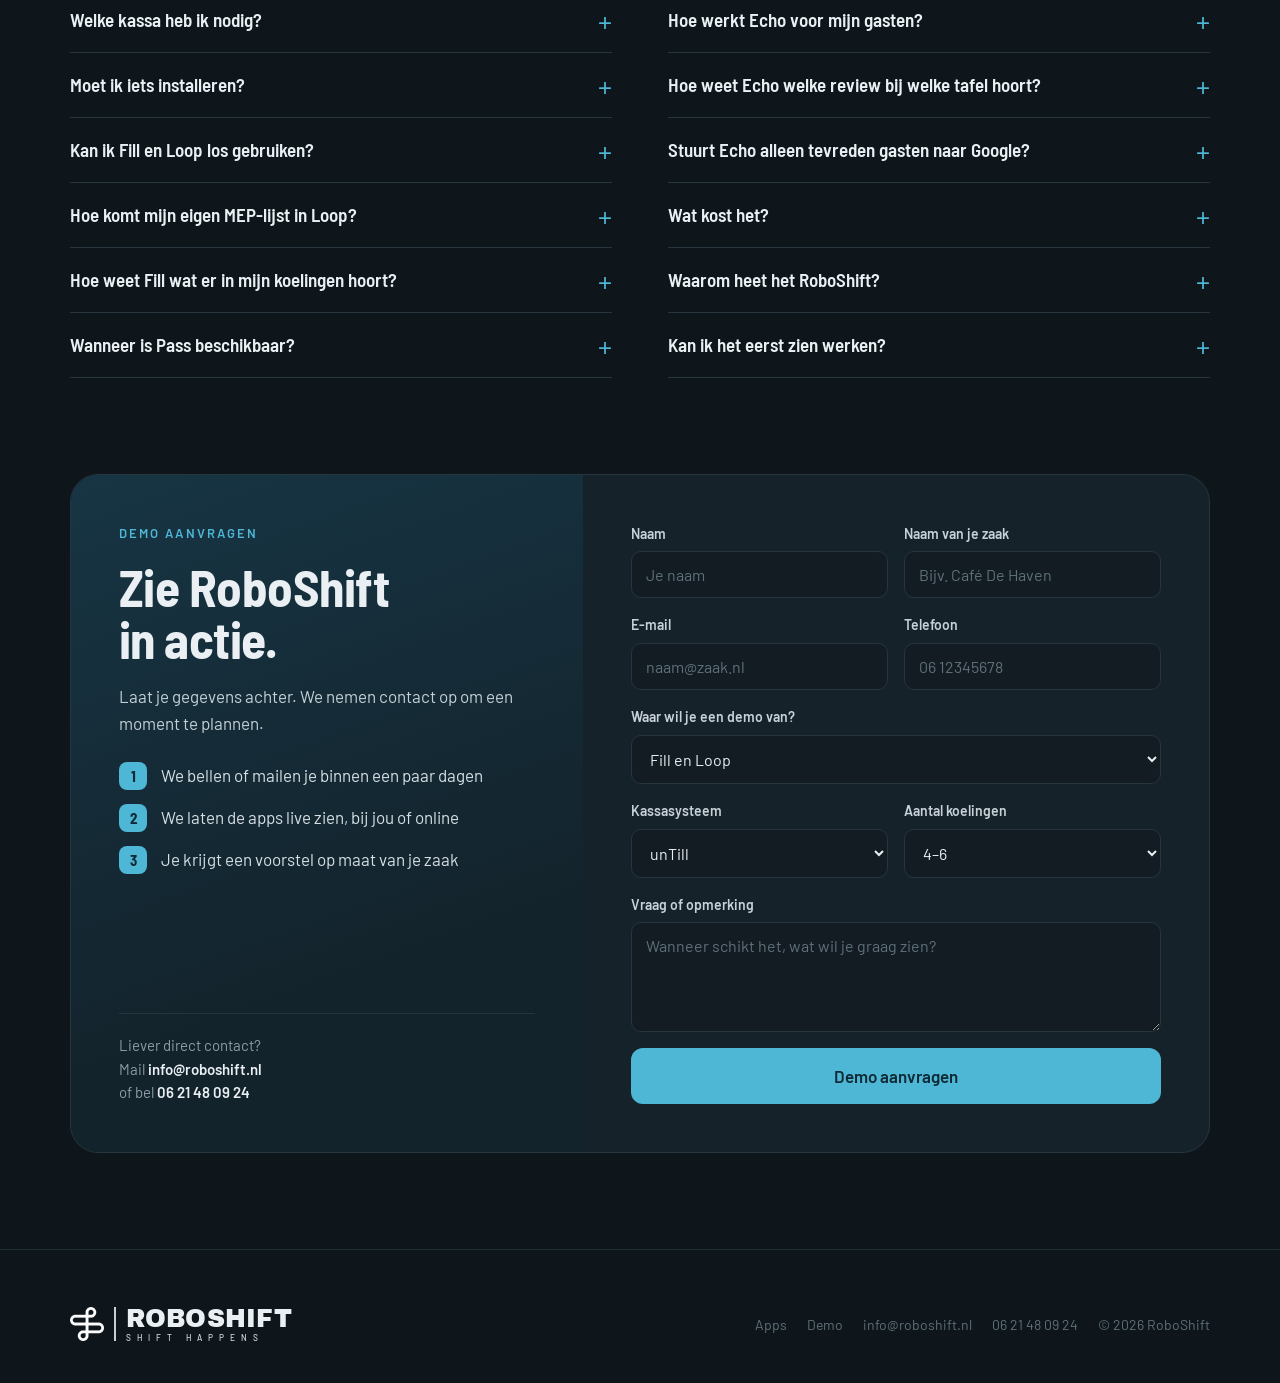
==== commit f01da6a4: "Pass-sfeerfoto 2: scherm recht en passend ingezet Het nieuwe Pass-scherm op de tablet liep scheef we" ====
--- a/index.html
+++ b/index.html
@@ -1211,7 +1211,7 @@
 <div class="app-panel" id="pass" role="tabpanel" aria-labelledby="t-pass" hidden>
 <div class="duo duo-top">
 <figure><img src="img/sfeer/pass-3.webp?v=2" alt="Bediening met een rondje bier en Pass op de telefoon" loading="lazy"><figcaption>Drankkansen: zie welke tafel toe is aan een rondje.</figcaption></figure>
-<figure><img src="img/sfeer/pass-2.webp?v=2" alt="Bediening tikt op Pass om een tafel uit te vragen" loading="lazy"><figcaption>Uitvragen op het juiste moment, met één tik in unTill.</figcaption></figure>
+<figure><img src="img/sfeer/pass-2.webp?v=3" alt="Bediening tikt op Pass om een tafel uit te vragen" loading="lazy"><figcaption>Uitvragen op het juiste moment, met één tik in unTill.</figcaption></figure>
 <figure><img src="img/sfeer/pass-1.webp?v=2" alt="Pass op de tablet bij de pas, onder de warmhoudlampen" style="object-position:75% center" loading="lazy"><figcaption>Bij de pas ziet de bediening in één blik wat er nu moet gebeuren.</figcaption></figure>
 </div>
 <div class="pass-top">
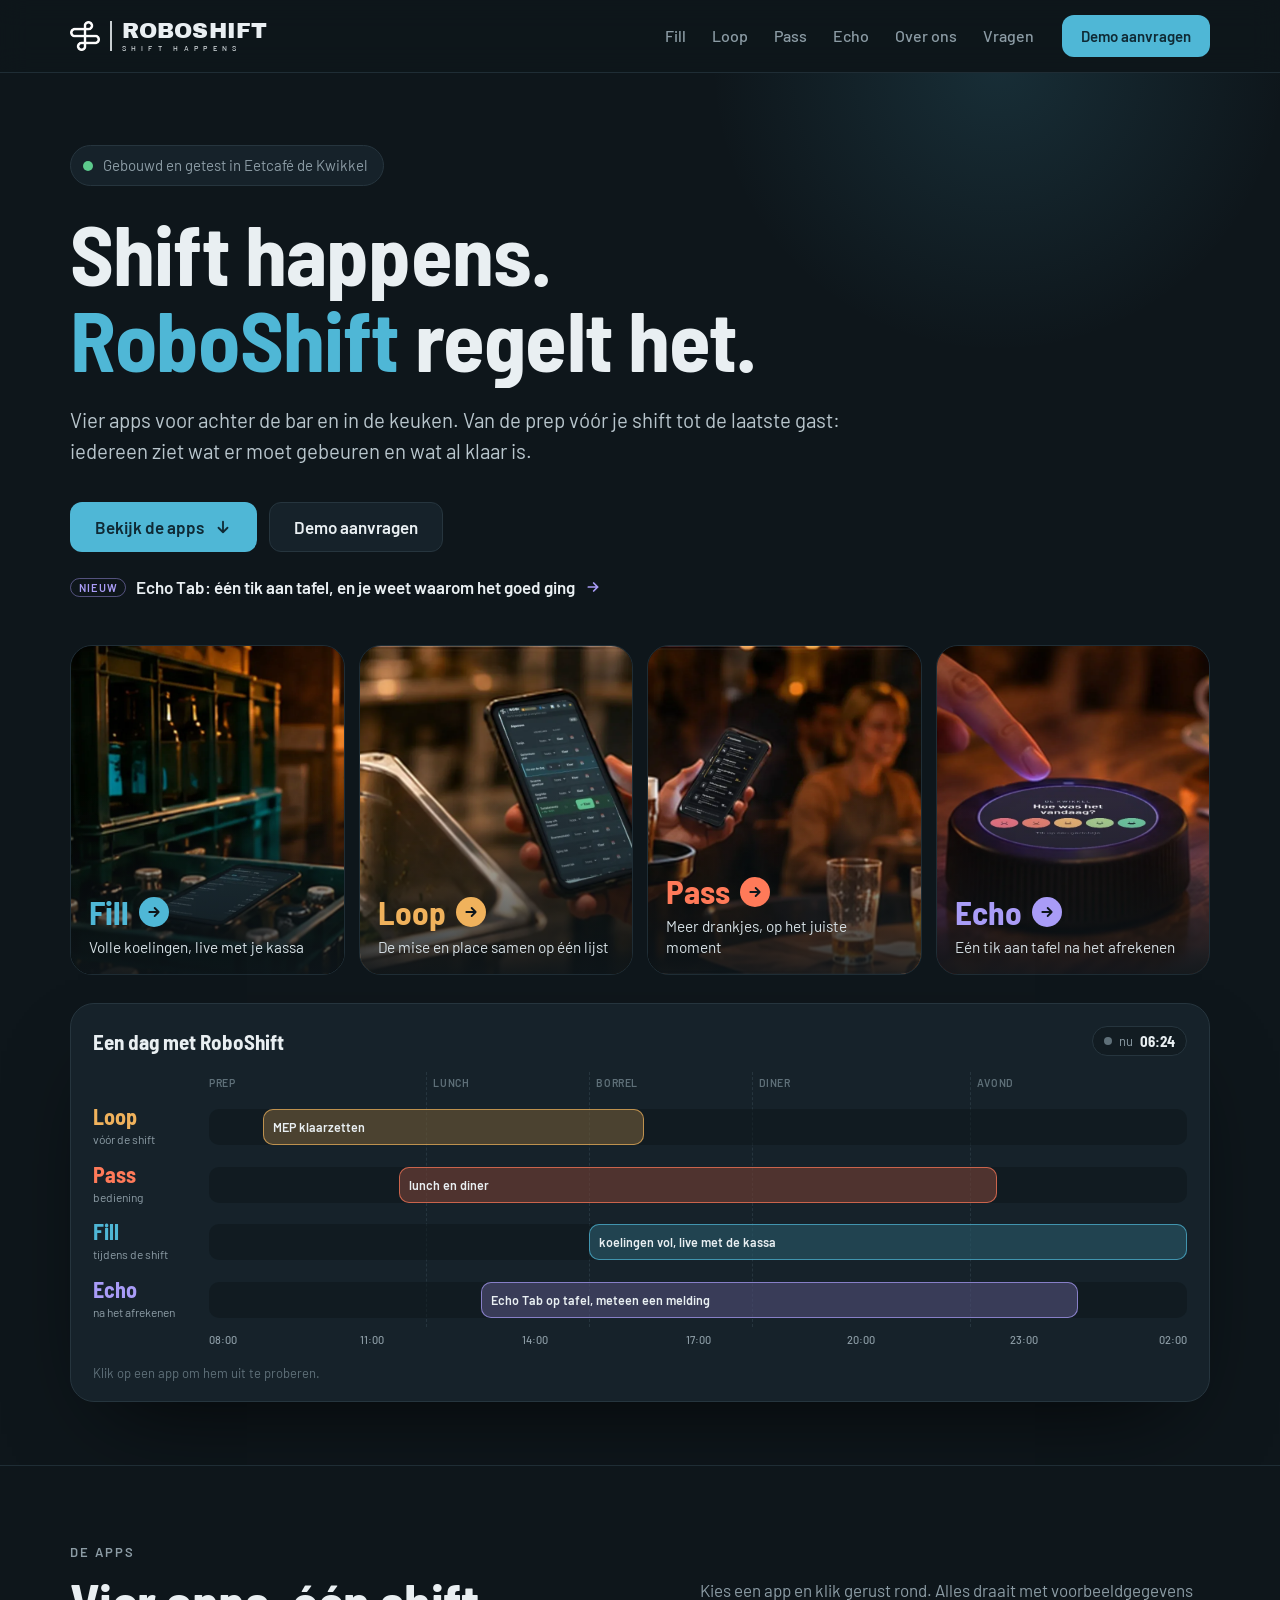
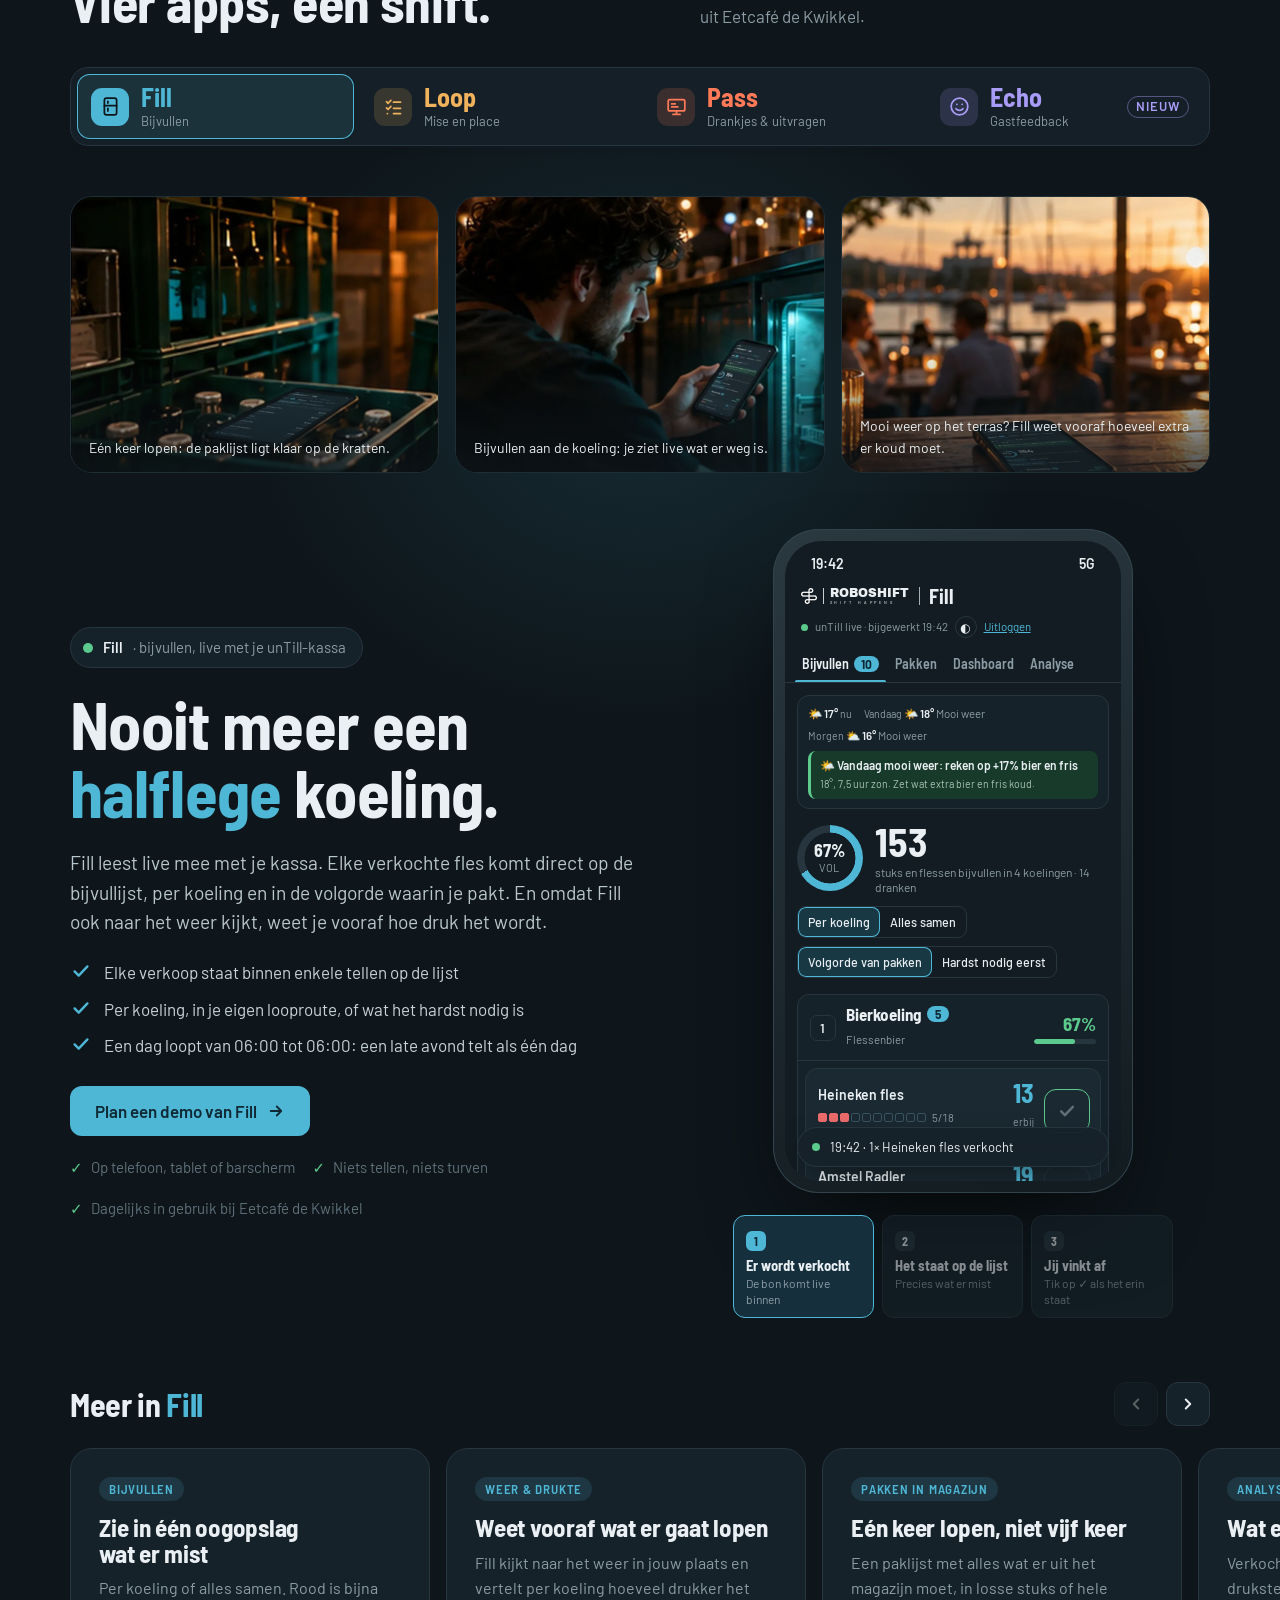
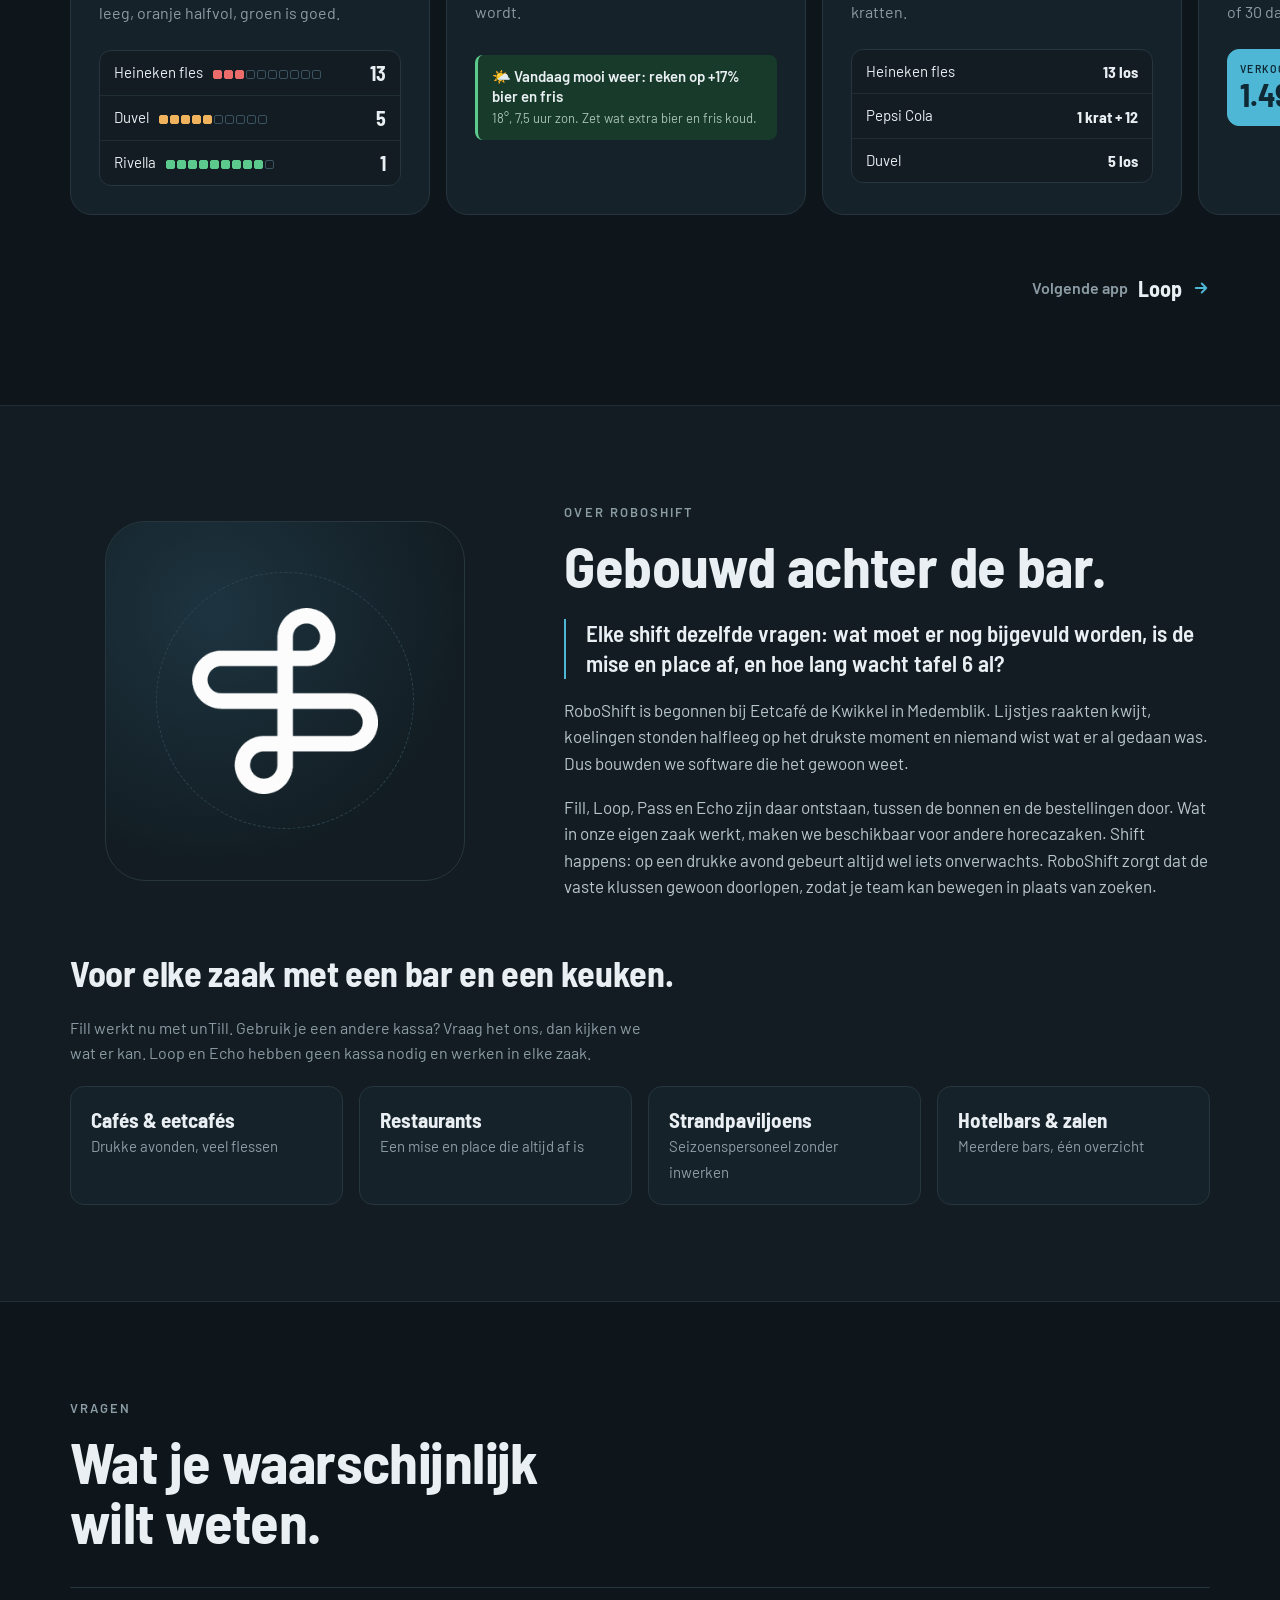
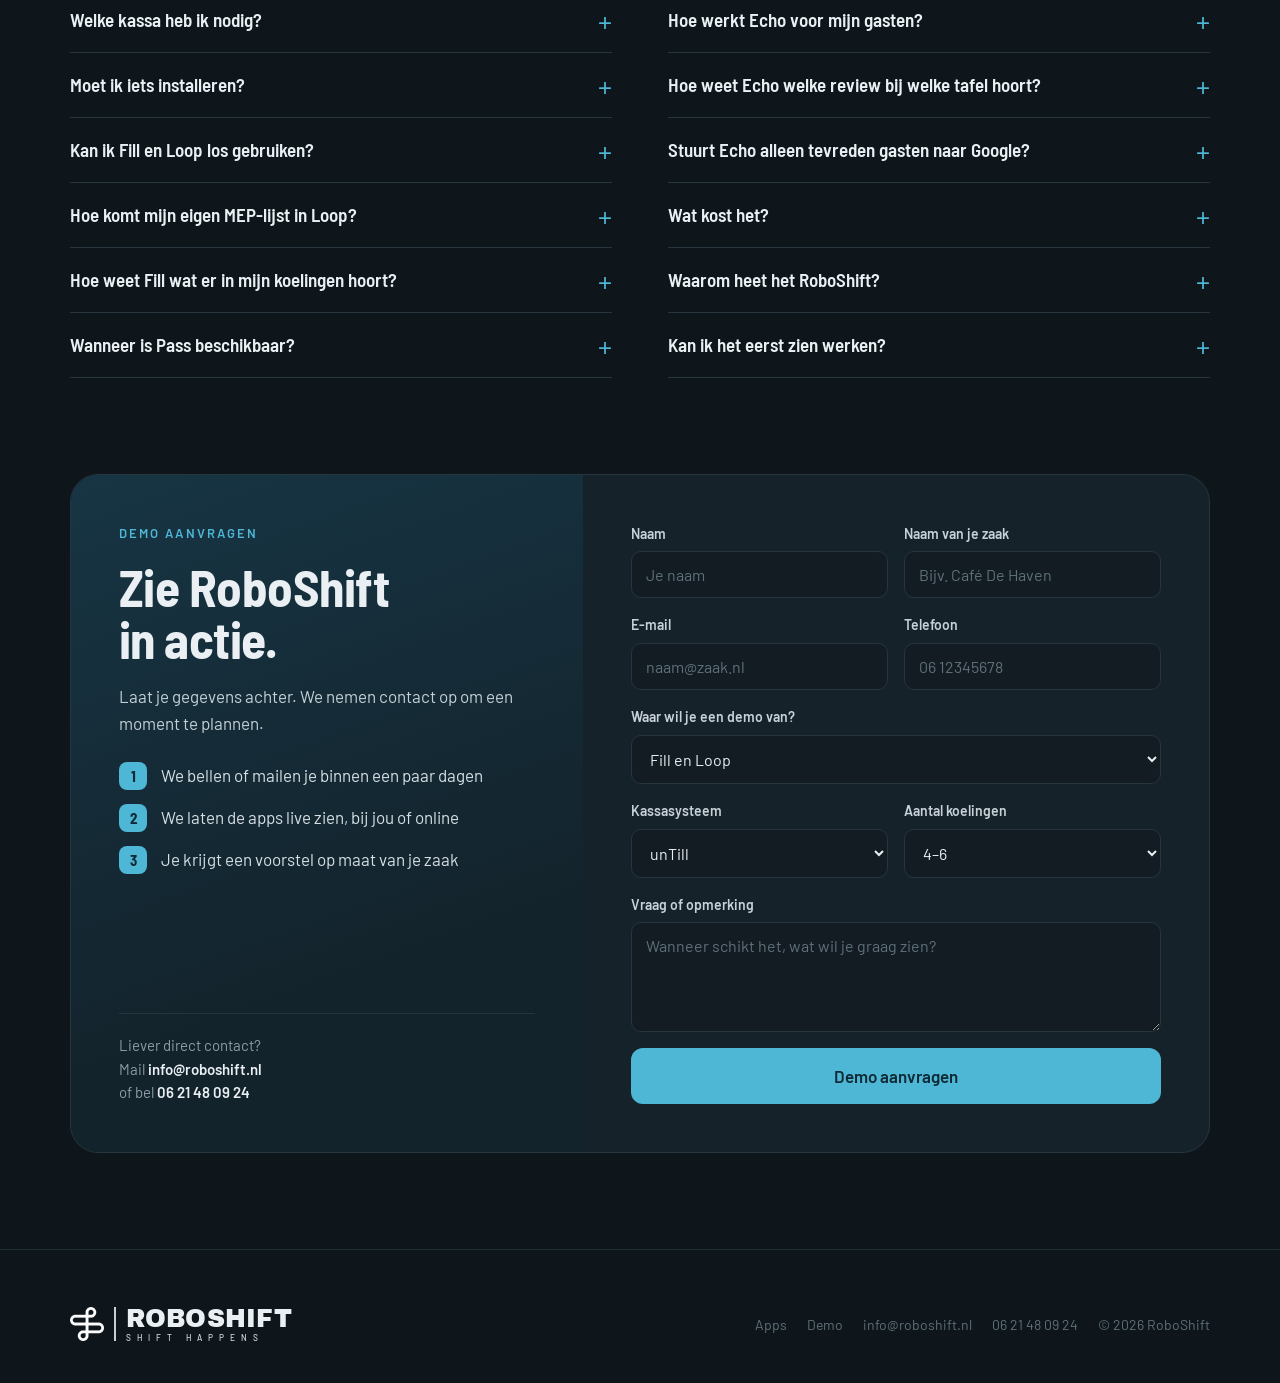
==== commit 6397f1a0: "Sfeerfoto's: witte randjes rond de schermen weg Op de telefoons en tablets in de sfeerfoto's van Fil" ====
--- a/index.html
+++ b/index.html
@@ -981,7 +981,7 @@
 </div>
 </div>
 
-<div class="wrap ha-wrap"><div class="hero-apps"><a class="h-fill" href="#fill" aria-label="Bekijk Fill"><img src="img/sfeer/fill-1.webp" alt="" style="object-position:62% center" loading="eager"><span class="ha-t"><b>Fill<i aria-hidden="true"><svg viewBox="0 0 24 24" fill="none" stroke="currentColor" stroke-width="2.8" stroke-linecap="round" stroke-linejoin="round"><path d="M5 12h14M13 6l6 6-6 6"/></svg></i></b><span>Volle koelingen, live met je kassa</span></span></a><a class="h-loop" href="#loop" aria-label="Bekijk Loop"><img src="img/sfeer/loop-3.webp" alt="" style="object-position:72% center" loading="eager"><span class="ha-t"><b>Loop<i aria-hidden="true"><svg viewBox="0 0 24 24" fill="none" stroke="currentColor" stroke-width="2.8" stroke-linecap="round" stroke-linejoin="round"><path d="M5 12h14M13 6l6 6-6 6"/></svg></i></b><span>De mise en place samen op één lijst</span></span></a><a class="h-pass" href="#pass" aria-label="Bekijk Pass"><img src="img/sfeer/pass-3.webp?v=2" alt="" style="object-position:38% center" loading="eager"><span class="ha-t"><b>Pass<i aria-hidden="true"><svg viewBox="0 0 24 24" fill="none" stroke="currentColor" stroke-width="2.8" stroke-linecap="round" stroke-linejoin="round"><path d="M5 12h14M13 6l6 6-6 6"/></svg></i></b><span>Meer drankjes, op het juiste moment</span></span></a><a class="h-echo" href="#echo" aria-label="Bekijk Echo"><img src="img/sfeer/echo-2.webp" alt="" style="object-position:48% center" loading="eager"><span class="ha-t"><b>Echo<i aria-hidden="true"><svg viewBox="0 0 24 24" fill="none" stroke="currentColor" stroke-width="2.8" stroke-linecap="round" stroke-linejoin="round"><path d="M5 12h14M13 6l6 6-6 6"/></svg></i></b><span>Eén tik aan tafel na het afrekenen</span></span></a></div></div>
+<div class="wrap ha-wrap"><div class="hero-apps"><a class="h-fill" href="#fill" aria-label="Bekijk Fill"><img src="img/sfeer/fill-1.webp?v=4" alt="" style="object-position:62% center" loading="eager"><span class="ha-t"><b>Fill<i aria-hidden="true"><svg viewBox="0 0 24 24" fill="none" stroke="currentColor" stroke-width="2.8" stroke-linecap="round" stroke-linejoin="round"><path d="M5 12h14M13 6l6 6-6 6"/></svg></i></b><span>Volle koelingen, live met je kassa</span></span></a><a class="h-loop" href="#loop" aria-label="Bekijk Loop"><img src="img/sfeer/loop-3.webp?v=4" alt="" style="object-position:72% center" loading="eager"><span class="ha-t"><b>Loop<i aria-hidden="true"><svg viewBox="0 0 24 24" fill="none" stroke="currentColor" stroke-width="2.8" stroke-linecap="round" stroke-linejoin="round"><path d="M5 12h14M13 6l6 6-6 6"/></svg></i></b><span>De mise en place samen op één lijst</span></span></a><a class="h-pass" href="#pass" aria-label="Bekijk Pass"><img src="img/sfeer/pass-3.webp?v=4" alt="" style="object-position:38% center" loading="eager"><span class="ha-t"><b>Pass<i aria-hidden="true"><svg viewBox="0 0 24 24" fill="none" stroke="currentColor" stroke-width="2.8" stroke-linecap="round" stroke-linejoin="round"><path d="M5 12h14M13 6l6 6-6 6"/></svg></i></b><span>Meer drankjes, op het juiste moment</span></span></a><a class="h-echo" href="#echo" aria-label="Bekijk Echo"><img src="img/sfeer/echo-2.webp" alt="" style="object-position:48% center" loading="eager"><span class="ha-t"><b>Echo<i aria-hidden="true"><svg viewBox="0 0 24 24" fill="none" stroke="currentColor" stroke-width="2.8" stroke-linecap="round" stroke-linejoin="round"><path d="M5 12h14M13 6l6 6-6 6"/></svg></i></b><span>Eén tik aan tafel na het afrekenen</span></span></a></div></div>
 <div class="wrap ha-wrap day-wrap">
 <div class="day" id="day" aria-label="Een dag in de horeca met de momenten waarop Loop, Pass, Fill en Echo het werk doen">
 <div class="day-h"><b>Een dag met RoboShift</b><span class="day-now" id="day-now"><i></i>nu <b class="num" id="day-time">20:00</b></span></div>
@@ -1016,9 +1016,9 @@
 <!-- ===== FILL ===== -->
 <div class="app-panel" id="fill" role="tabpanel" aria-labelledby="t-fill">
 <div class="duo duo-top">
-<figure><img src="img/sfeer/fill-1.webp" alt="Kratten in het magazijn met de Fill-paklijst op een telefoon" loading="lazy"><figcaption>Eén keer lopen: de paklijst ligt klaar op de kratten.</figcaption></figure>
-<figure><img src="img/sfeer/fill-2.webp" alt="Barmedewerker bij de koeling met Fill op de telefoon" style="object-position:65% center" loading="lazy"><figcaption>Bijvullen aan de koeling: je ziet live wat er weg is.</figcaption></figure>
-<figure><img src="img/sfeer/fill-3.webp" alt="Telefoon met Fill op een tafel op het terras aan de haven" loading="lazy"><figcaption>Mooi weer op het terras? Fill weet vooraf hoeveel extra er koud moet.</figcaption></figure>
+<figure><img src="img/sfeer/fill-1.webp?v=4" alt="Kratten in het magazijn met de Fill-paklijst op een telefoon" loading="lazy"><figcaption>Eén keer lopen: de paklijst ligt klaar op de kratten.</figcaption></figure>
+<figure><img src="img/sfeer/fill-2.webp?v=4" alt="Barmedewerker bij de koeling met Fill op de telefoon" style="object-position:65% center" loading="lazy"><figcaption>Bijvullen aan de koeling: je ziet live wat er weg is.</figcaption></figure>
+<figure><img src="img/sfeer/fill-3.webp?v=4" alt="Telefoon met Fill op een tafel op het terras aan de haven" loading="lazy"><figcaption>Mooi weer op het terras? Fill weet vooraf hoeveel extra er koud moet.</figcaption></figure>
 </div>
 <div class="split">
 <div>
@@ -1176,9 +1176,9 @@
 <!-- ===== LOOP ===== -->
 <div class="app-panel" id="loop" role="tabpanel" aria-labelledby="t-loop" hidden>
 <div class="duo duo-top">
-<figure><img src="img/sfeer/loop-1.webp" alt="Kok tikt op Loop op de tablet in de keuken" style="object-position:70% center" loading="lazy"><figcaption>Afvinken op de tablet: klaar is klaar, voor iedereen zichtbaar.</figcaption></figure>
-<figure><img src="img/sfeer/loop-2.webp" alt="Kok aan het snijden met Loop op de telefoon naast de bakken" loading="lazy"><figcaption>Iedereen werkt tegelijk op dezelfde lijst.</figcaption></figure>
-<figure><img src="img/sfeer/loop-3.webp" alt="Lege gastrobak, iemand markeert het in Loop" loading="lazy"><figcaption>Bijna op? Markeer het, dan weet de inkoop het.</figcaption></figure>
+<figure><img src="img/sfeer/loop-1.webp?v=4" alt="Kok tikt op Loop op de tablet in de keuken" style="object-position:70% center" loading="lazy"><figcaption>Afvinken op de tablet: klaar is klaar, voor iedereen zichtbaar.</figcaption></figure>
+<figure><img src="img/sfeer/loop-2.webp?v=4" alt="Kok aan het snijden met Loop op de telefoon naast de bakken" loading="lazy"><figcaption>Iedereen werkt tegelijk op dezelfde lijst.</figcaption></figure>
+<figure><img src="img/sfeer/loop-3.webp?v=4" alt="Lege gastrobak, iemand markeert het in Loop" loading="lazy"><figcaption>Bijna op? Markeer het, dan weet de inkoop het.</figcaption></figure>
 </div>
 <div class="split">
 <div>
@@ -1210,9 +1210,9 @@
 <!-- ===== PASS ===== -->
 <div class="app-panel" id="pass" role="tabpanel" aria-labelledby="t-pass" hidden>
 <div class="duo duo-top">
-<figure><img src="img/sfeer/pass-3.webp?v=2" alt="Bediening met een rondje bier en Pass op de telefoon" loading="lazy"><figcaption>Drankkansen: zie welke tafel toe is aan een rondje.</figcaption></figure>
-<figure><img src="img/sfeer/pass-2.webp?v=3" alt="Bediening tikt op Pass om een tafel uit te vragen" loading="lazy"><figcaption>Uitvragen op het juiste moment, met één tik in unTill.</figcaption></figure>
-<figure><img src="img/sfeer/pass-1.webp?v=2" alt="Pass op de tablet bij de pas, onder de warmhoudlampen" style="object-position:75% center" loading="lazy"><figcaption>Bij de pas ziet de bediening in één blik wat er nu moet gebeuren.</figcaption></figure>
+<figure><img src="img/sfeer/pass-3.webp?v=4" alt="Bediening met een rondje bier en Pass op de telefoon" loading="lazy"><figcaption>Drankkansen: zie welke tafel toe is aan een rondje.</figcaption></figure>
+<figure><img src="img/sfeer/pass-2.webp?v=4" alt="Bediening tikt op Pass om een tafel uit te vragen" loading="lazy"><figcaption>Uitvragen op het juiste moment, met één tik in unTill.</figcaption></figure>
+<figure><img src="img/sfeer/pass-1.webp?v=4" alt="Pass op de tablet bij de pas, onder de warmhoudlampen" style="object-position:75% center" loading="lazy"><figcaption>Bij de pas ziet de bediening in één blik wat er nu moet gebeuren.</figcaption></figure>
 </div>
 <div class="pass-top">
 <div>
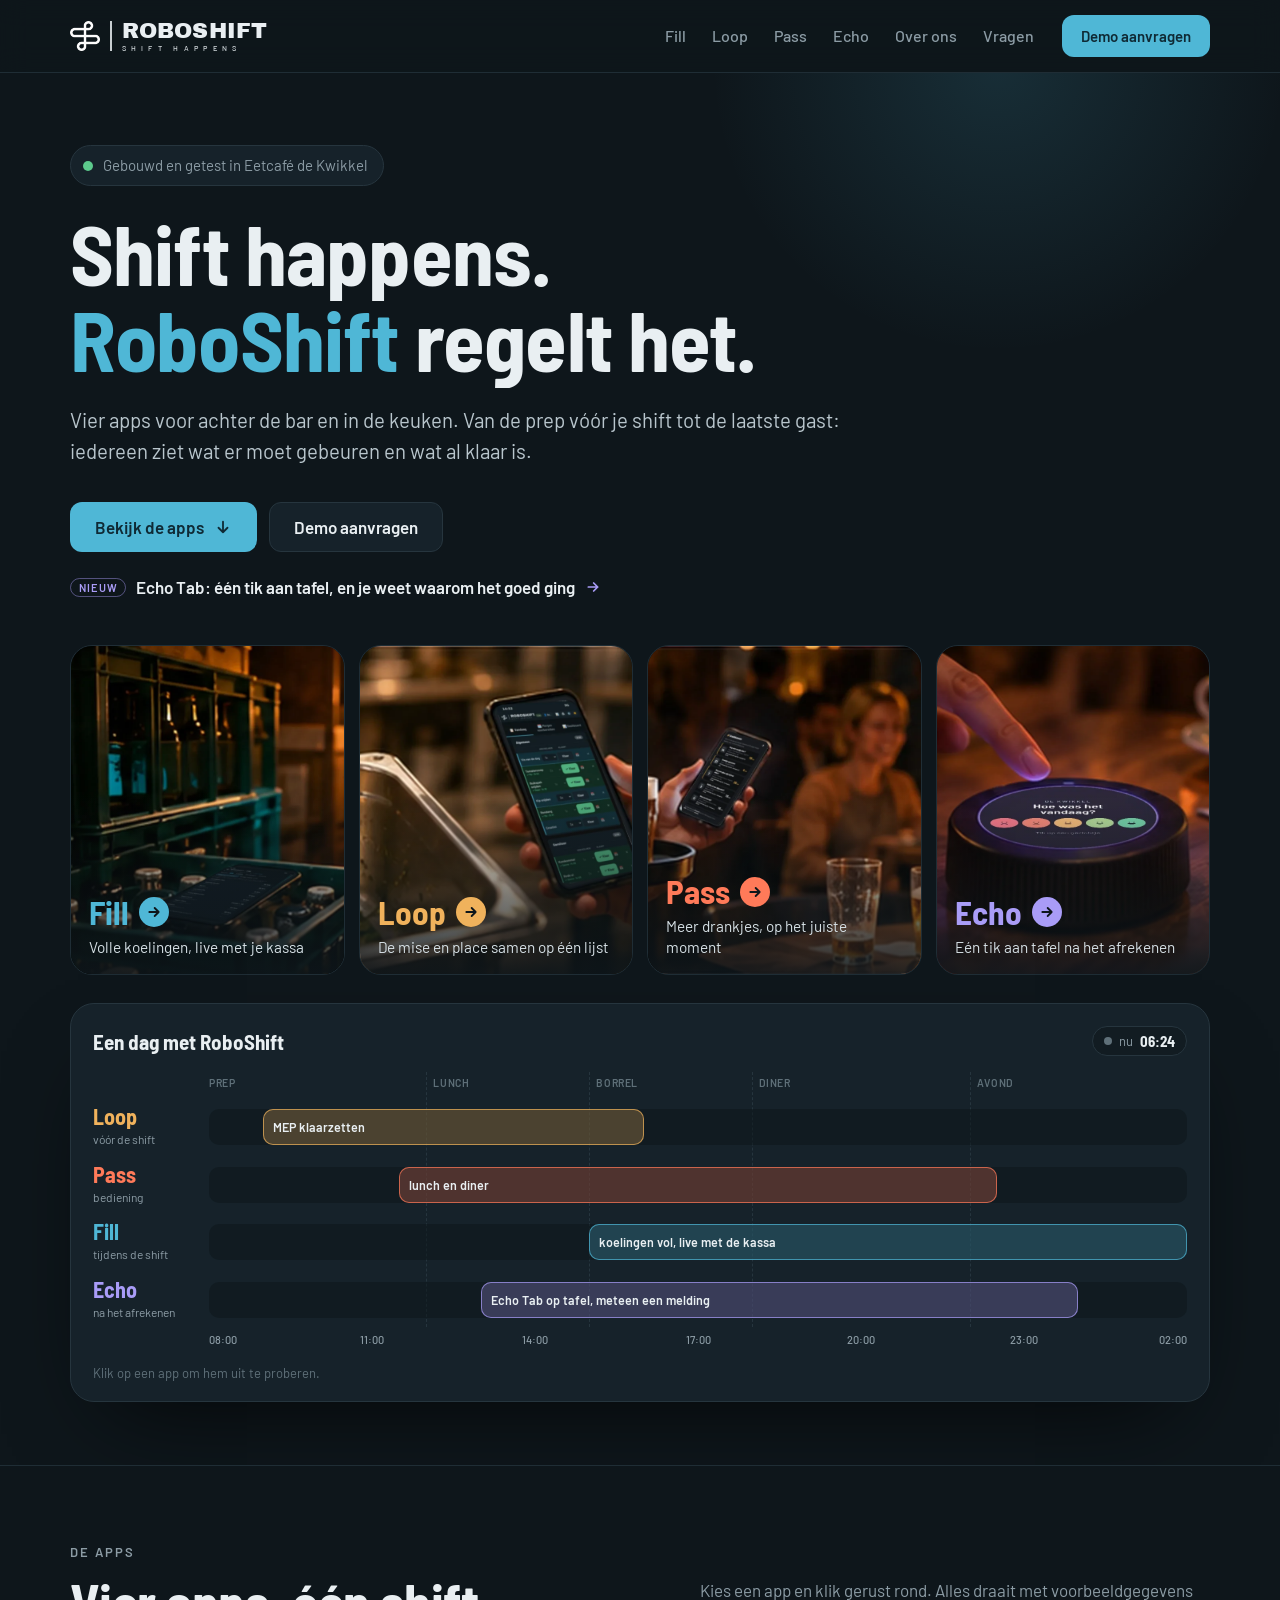
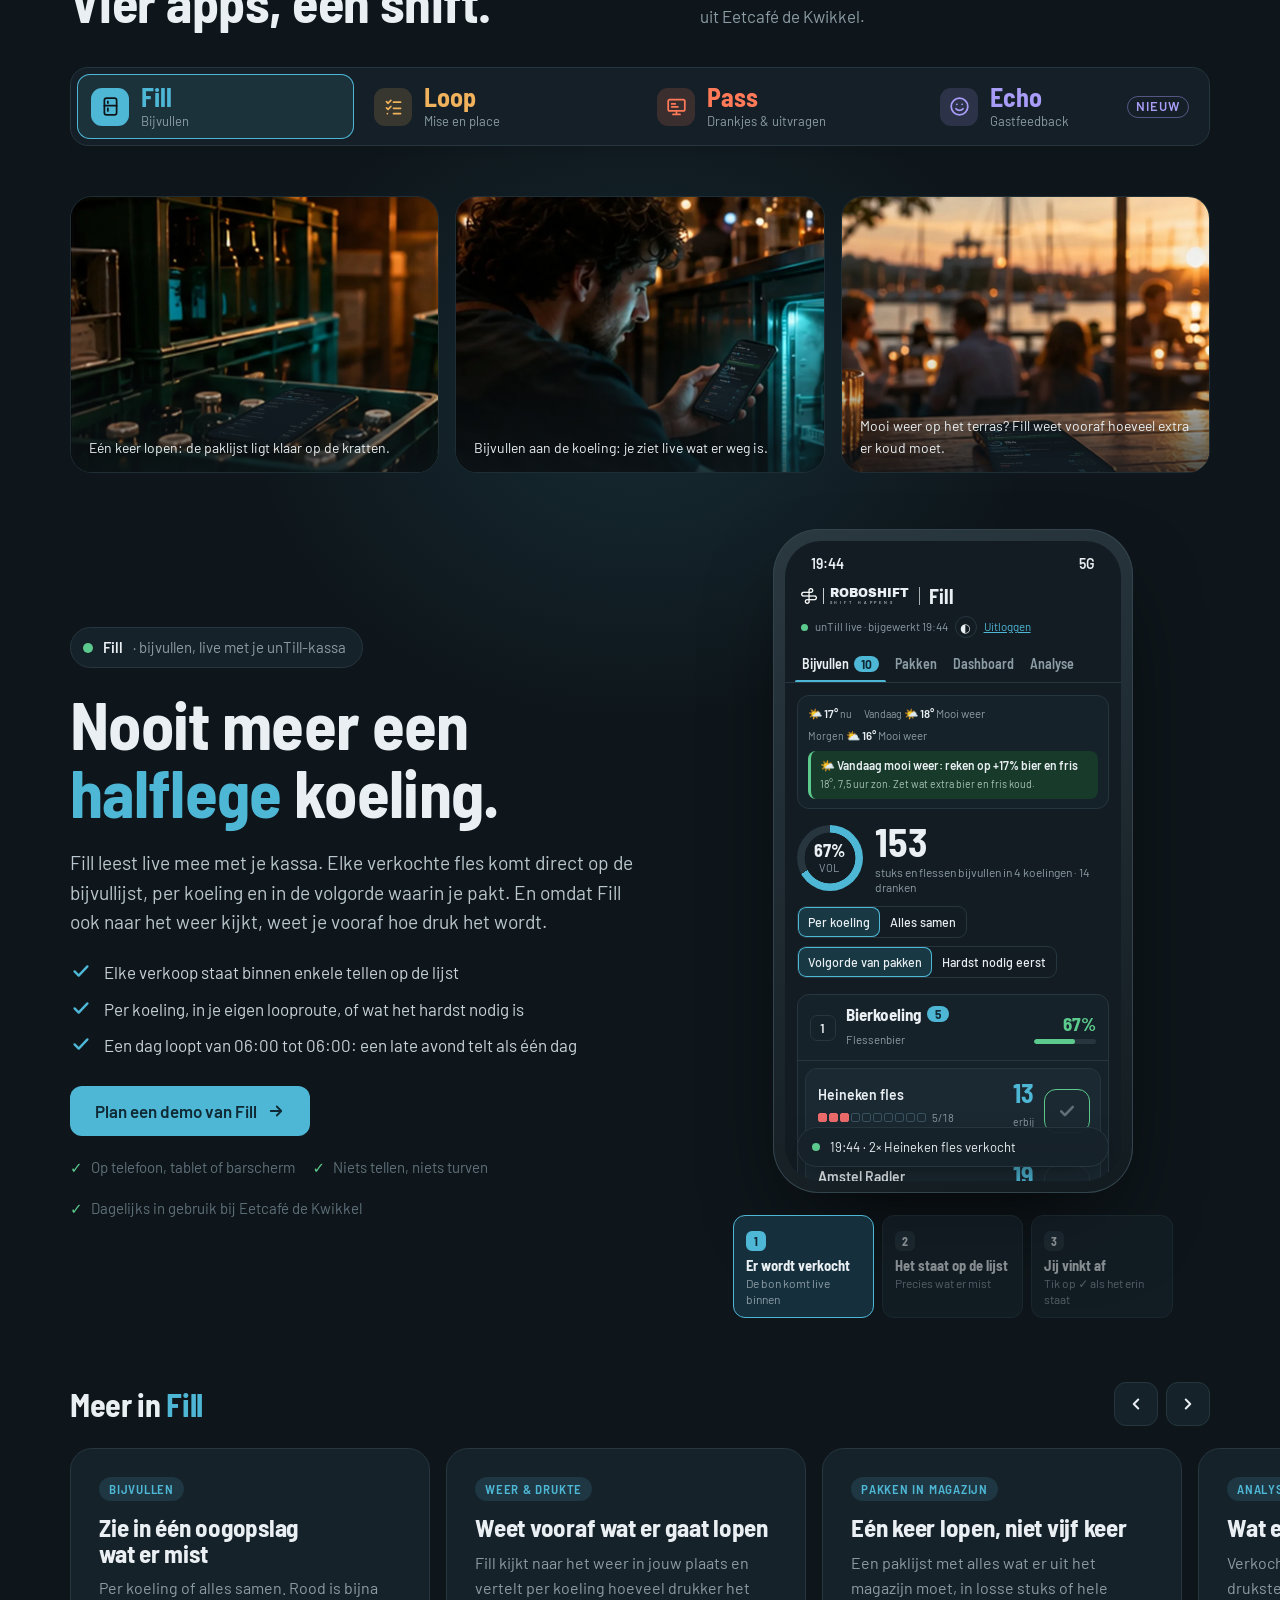
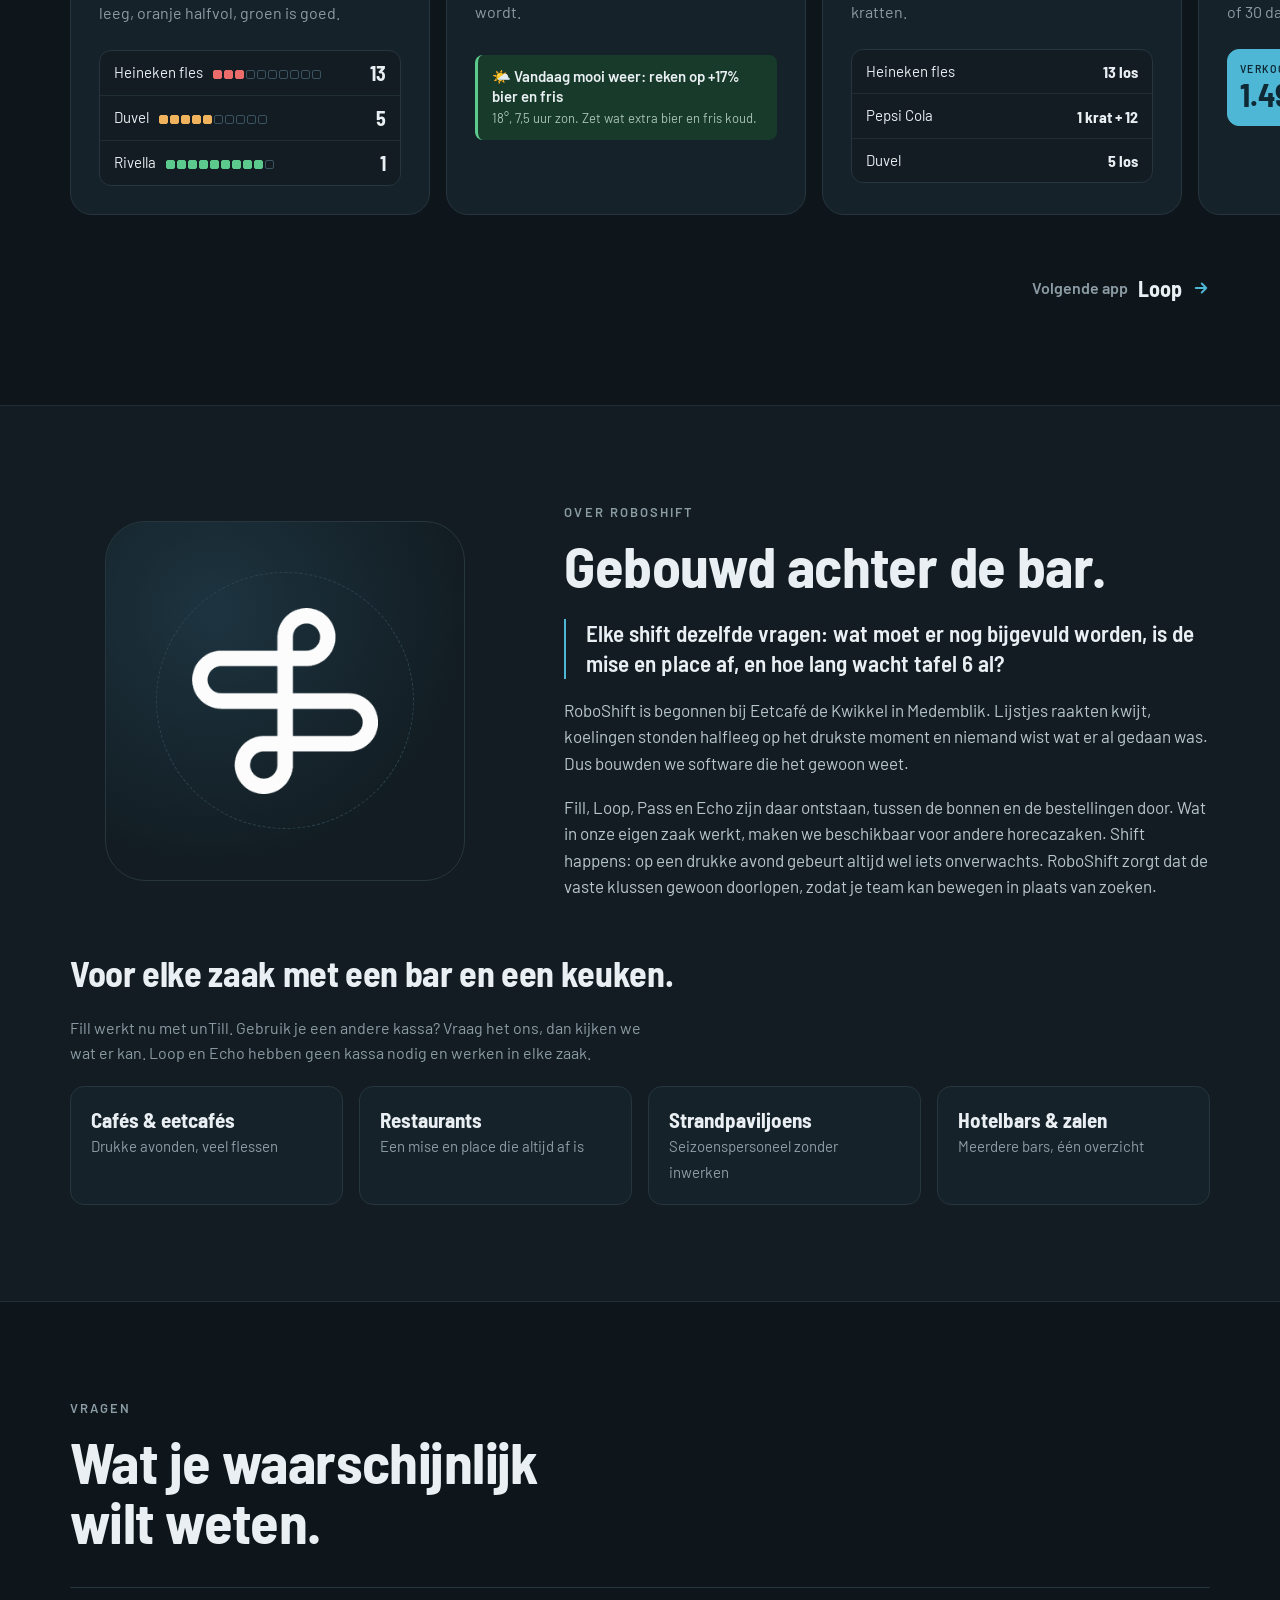
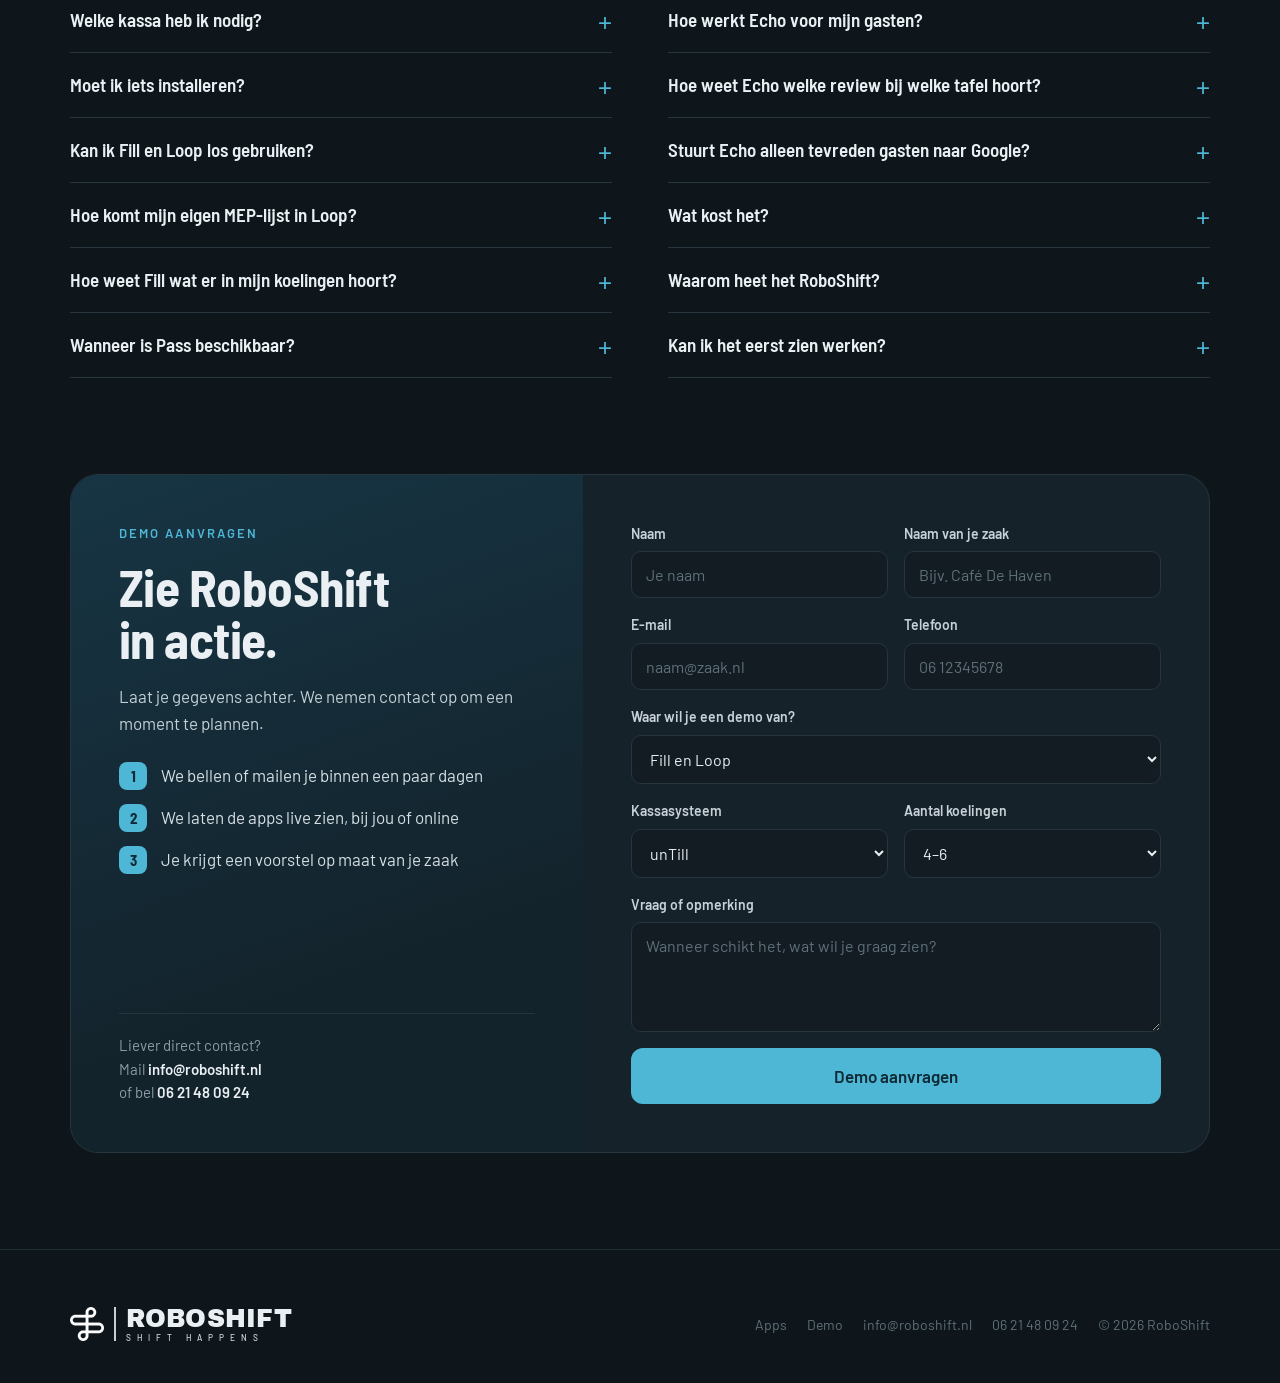
==== commit 17309a00: "Sfeerfoto's: echte app-schermen in perspectief op de apparaten Fill-, Loop- en Pass-schermen opnieuw" ====
--- a/index.html
+++ b/index.html
@@ -981,7 +981,7 @@
 </div>
 </div>
 
-<div class="wrap ha-wrap"><div class="hero-apps"><a class="h-fill" href="#fill" aria-label="Bekijk Fill"><img src="img/sfeer/fill-1.webp?v=4" alt="" style="object-position:62% center" loading="eager"><span class="ha-t"><b>Fill<i aria-hidden="true"><svg viewBox="0 0 24 24" fill="none" stroke="currentColor" stroke-width="2.8" stroke-linecap="round" stroke-linejoin="round"><path d="M5 12h14M13 6l6 6-6 6"/></svg></i></b><span>Volle koelingen, live met je kassa</span></span></a><a class="h-loop" href="#loop" aria-label="Bekijk Loop"><img src="img/sfeer/loop-3.webp?v=4" alt="" style="object-position:72% center" loading="eager"><span class="ha-t"><b>Loop<i aria-hidden="true"><svg viewBox="0 0 24 24" fill="none" stroke="currentColor" stroke-width="2.8" stroke-linecap="round" stroke-linejoin="round"><path d="M5 12h14M13 6l6 6-6 6"/></svg></i></b><span>De mise en place samen op één lijst</span></span></a><a class="h-pass" href="#pass" aria-label="Bekijk Pass"><img src="img/sfeer/pass-3.webp?v=4" alt="" style="object-position:38% center" loading="eager"><span class="ha-t"><b>Pass<i aria-hidden="true"><svg viewBox="0 0 24 24" fill="none" stroke="currentColor" stroke-width="2.8" stroke-linecap="round" stroke-linejoin="round"><path d="M5 12h14M13 6l6 6-6 6"/></svg></i></b><span>Meer drankjes, op het juiste moment</span></span></a><a class="h-echo" href="#echo" aria-label="Bekijk Echo"><img src="img/sfeer/echo-2.webp" alt="" style="object-position:48% center" loading="eager"><span class="ha-t"><b>Echo<i aria-hidden="true"><svg viewBox="0 0 24 24" fill="none" stroke="currentColor" stroke-width="2.8" stroke-linecap="round" stroke-linejoin="round"><path d="M5 12h14M13 6l6 6-6 6"/></svg></i></b><span>Eén tik aan tafel na het afrekenen</span></span></a></div></div>
+<div class="wrap ha-wrap"><div class="hero-apps"><a class="h-fill" href="#fill" aria-label="Bekijk Fill"><img src="img/sfeer/fill-1.webp?v=5" alt="" style="object-position:62% center" loading="eager"><span class="ha-t"><b>Fill<i aria-hidden="true"><svg viewBox="0 0 24 24" fill="none" stroke="currentColor" stroke-width="2.8" stroke-linecap="round" stroke-linejoin="round"><path d="M5 12h14M13 6l6 6-6 6"/></svg></i></b><span>Volle koelingen, live met je kassa</span></span></a><a class="h-loop" href="#loop" aria-label="Bekijk Loop"><img src="img/sfeer/loop-3.webp?v=5" alt="" style="object-position:72% center" loading="eager"><span class="ha-t"><b>Loop<i aria-hidden="true"><svg viewBox="0 0 24 24" fill="none" stroke="currentColor" stroke-width="2.8" stroke-linecap="round" stroke-linejoin="round"><path d="M5 12h14M13 6l6 6-6 6"/></svg></i></b><span>De mise en place samen op één lijst</span></span></a><a class="h-pass" href="#pass" aria-label="Bekijk Pass"><img src="img/sfeer/pass-3.webp?v=5" alt="" style="object-position:38% center" loading="eager"><span class="ha-t"><b>Pass<i aria-hidden="true"><svg viewBox="0 0 24 24" fill="none" stroke="currentColor" stroke-width="2.8" stroke-linecap="round" stroke-linejoin="round"><path d="M5 12h14M13 6l6 6-6 6"/></svg></i></b><span>Meer drankjes, op het juiste moment</span></span></a><a class="h-echo" href="#echo" aria-label="Bekijk Echo"><img src="img/sfeer/echo-2.webp" alt="" style="object-position:48% center" loading="eager"><span class="ha-t"><b>Echo<i aria-hidden="true"><svg viewBox="0 0 24 24" fill="none" stroke="currentColor" stroke-width="2.8" stroke-linecap="round" stroke-linejoin="round"><path d="M5 12h14M13 6l6 6-6 6"/></svg></i></b><span>Eén tik aan tafel na het afrekenen</span></span></a></div></div>
 <div class="wrap ha-wrap day-wrap">
 <div class="day" id="day" aria-label="Een dag in de horeca met de momenten waarop Loop, Pass, Fill en Echo het werk doen">
 <div class="day-h"><b>Een dag met RoboShift</b><span class="day-now" id="day-now"><i></i>nu <b class="num" id="day-time">20:00</b></span></div>
@@ -1016,9 +1016,9 @@
 <!-- ===== FILL ===== -->
 <div class="app-panel" id="fill" role="tabpanel" aria-labelledby="t-fill">
 <div class="duo duo-top">
-<figure><img src="img/sfeer/fill-1.webp?v=4" alt="Kratten in het magazijn met de Fill-paklijst op een telefoon" loading="lazy"><figcaption>Eén keer lopen: de paklijst ligt klaar op de kratten.</figcaption></figure>
-<figure><img src="img/sfeer/fill-2.webp?v=4" alt="Barmedewerker bij de koeling met Fill op de telefoon" style="object-position:65% center" loading="lazy"><figcaption>Bijvullen aan de koeling: je ziet live wat er weg is.</figcaption></figure>
-<figure><img src="img/sfeer/fill-3.webp?v=4" alt="Telefoon met Fill op een tafel op het terras aan de haven" loading="lazy"><figcaption>Mooi weer op het terras? Fill weet vooraf hoeveel extra er koud moet.</figcaption></figure>
+<figure><img src="img/sfeer/fill-1.webp?v=5" alt="Kratten in het magazijn met de Fill-paklijst op een telefoon" loading="lazy"><figcaption>Eén keer lopen: de paklijst ligt klaar op de kratten.</figcaption></figure>
+<figure><img src="img/sfeer/fill-2.webp?v=5" alt="Barmedewerker bij de koeling met Fill op de telefoon" style="object-position:65% center" loading="lazy"><figcaption>Bijvullen aan de koeling: je ziet live wat er weg is.</figcaption></figure>
+<figure><img src="img/sfeer/fill-3.webp?v=5" alt="Telefoon met Fill op een tafel op het terras aan de haven" loading="lazy"><figcaption>Mooi weer op het terras? Fill weet vooraf hoeveel extra er koud moet.</figcaption></figure>
 </div>
 <div class="split">
 <div>
@@ -1176,9 +1176,9 @@
 <!-- ===== LOOP ===== -->
 <div class="app-panel" id="loop" role="tabpanel" aria-labelledby="t-loop" hidden>
 <div class="duo duo-top">
-<figure><img src="img/sfeer/loop-1.webp?v=4" alt="Kok tikt op Loop op de tablet in de keuken" style="object-position:70% center" loading="lazy"><figcaption>Afvinken op de tablet: klaar is klaar, voor iedereen zichtbaar.</figcaption></figure>
-<figure><img src="img/sfeer/loop-2.webp?v=4" alt="Kok aan het snijden met Loop op de telefoon naast de bakken" loading="lazy"><figcaption>Iedereen werkt tegelijk op dezelfde lijst.</figcaption></figure>
-<figure><img src="img/sfeer/loop-3.webp?v=4" alt="Lege gastrobak, iemand markeert het in Loop" loading="lazy"><figcaption>Bijna op? Markeer het, dan weet de inkoop het.</figcaption></figure>
+<figure><img src="img/sfeer/loop-1.webp?v=5" alt="Kok tikt op Loop op de tablet in de keuken" style="object-position:70% center" loading="lazy"><figcaption>Afvinken op de tablet: klaar is klaar, voor iedereen zichtbaar.</figcaption></figure>
+<figure><img src="img/sfeer/loop-2.webp?v=5" alt="Kok aan het snijden met Loop op de telefoon naast de bakken" loading="lazy"><figcaption>Iedereen werkt tegelijk op dezelfde lijst.</figcaption></figure>
+<figure><img src="img/sfeer/loop-3.webp?v=5" alt="Lege gastrobak, iemand markeert het in Loop" loading="lazy"><figcaption>Bijna op? Markeer het, dan weet de inkoop het.</figcaption></figure>
 </div>
 <div class="split">
 <div>
@@ -1210,9 +1210,9 @@
 <!-- ===== PASS ===== -->
 <div class="app-panel" id="pass" role="tabpanel" aria-labelledby="t-pass" hidden>
 <div class="duo duo-top">
-<figure><img src="img/sfeer/pass-3.webp?v=4" alt="Bediening met een rondje bier en Pass op de telefoon" loading="lazy"><figcaption>Drankkansen: zie welke tafel toe is aan een rondje.</figcaption></figure>
-<figure><img src="img/sfeer/pass-2.webp?v=4" alt="Bediening tikt op Pass om een tafel uit te vragen" loading="lazy"><figcaption>Uitvragen op het juiste moment, met één tik in unTill.</figcaption></figure>
-<figure><img src="img/sfeer/pass-1.webp?v=4" alt="Pass op de tablet bij de pas, onder de warmhoudlampen" style="object-position:75% center" loading="lazy"><figcaption>Bij de pas ziet de bediening in één blik wat er nu moet gebeuren.</figcaption></figure>
+<figure><img src="img/sfeer/pass-3.webp?v=5" alt="Bediening met een rondje bier en Pass op de telefoon" loading="lazy"><figcaption>Drankkansen: zie welke tafel toe is aan een rondje.</figcaption></figure>
+<figure><img src="img/sfeer/pass-2.webp?v=5" alt="Bediening tikt op Pass om een tafel uit te vragen" loading="lazy"><figcaption>Uitvragen op het juiste moment, met één tik in unTill.</figcaption></figure>
+<figure><img src="img/sfeer/pass-1.webp?v=5" alt="Pass op de tablet bij de pas, onder de warmhoudlampen" style="object-position:75% center" loading="lazy"><figcaption>Bij de pas ziet de bediening in één blik wat er nu moet gebeuren.</figcaption></figure>
 </div>
 <div class="pass-top">
 <div>
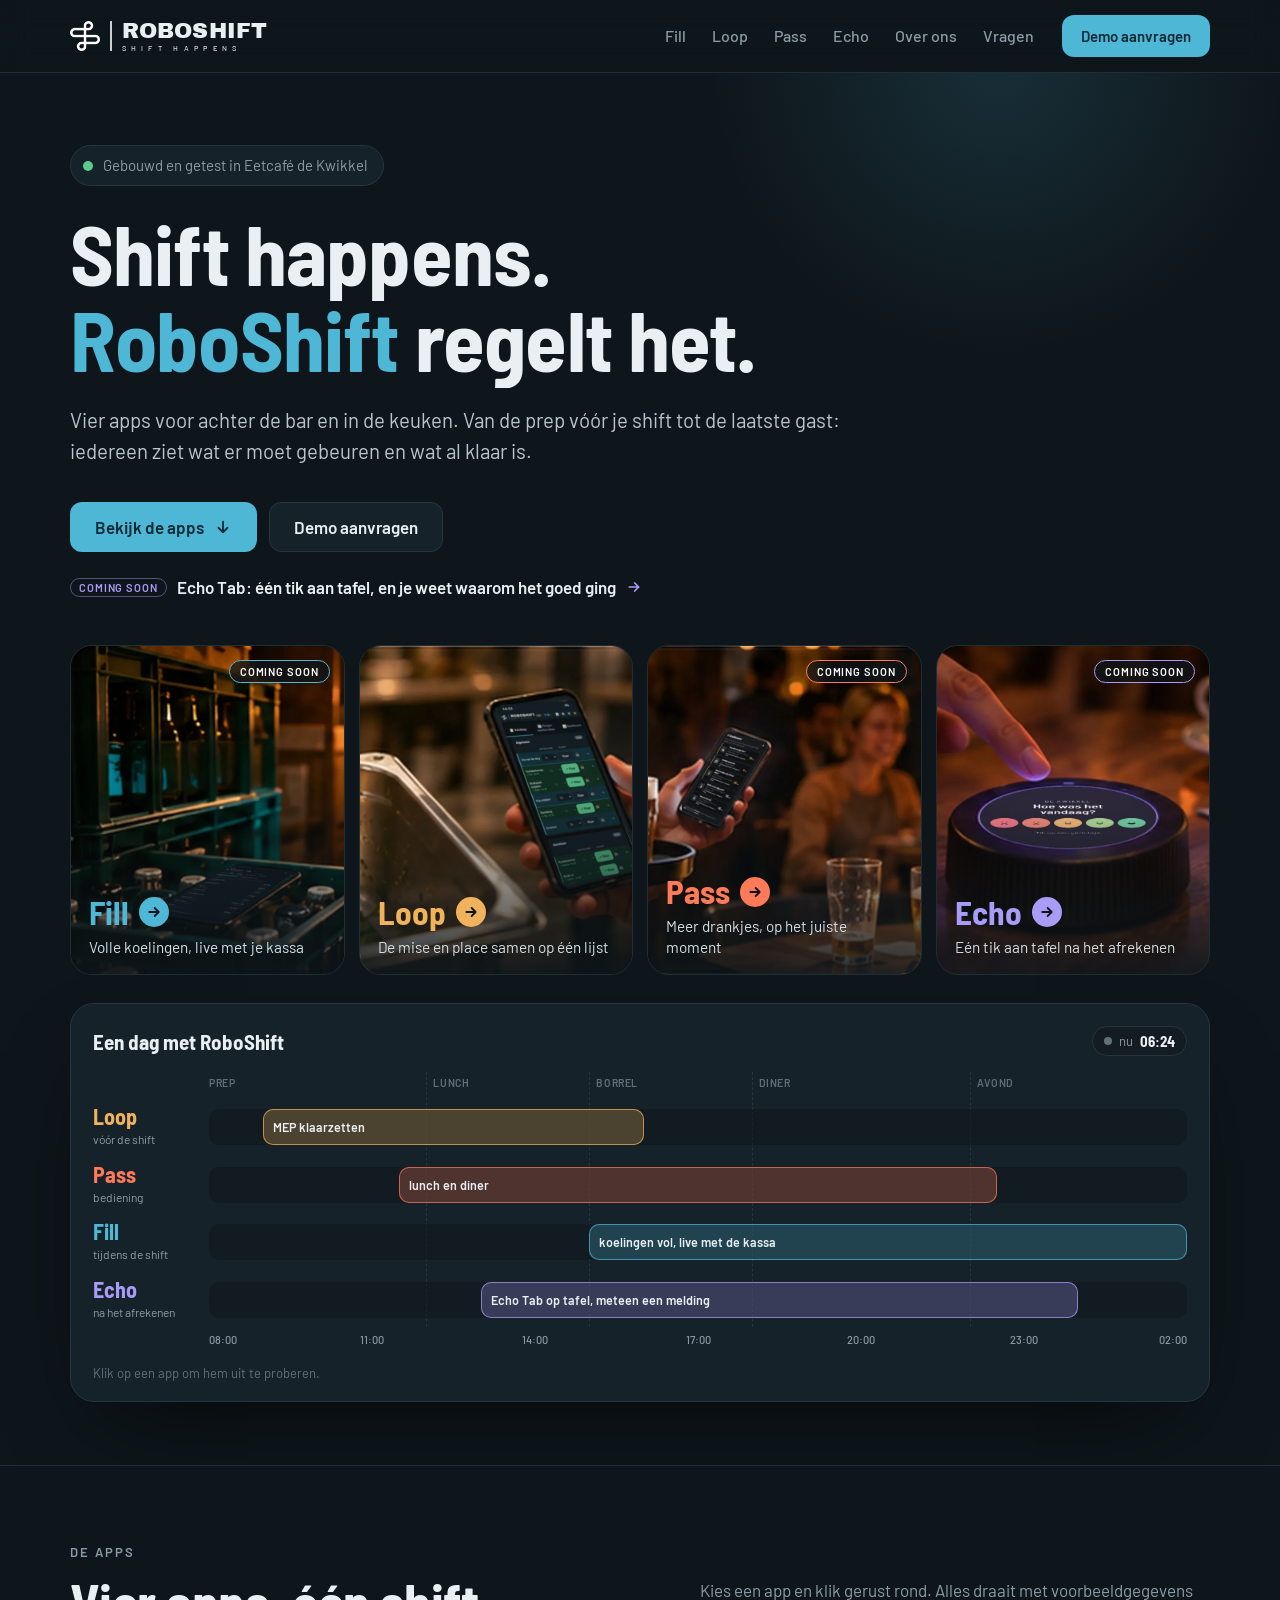
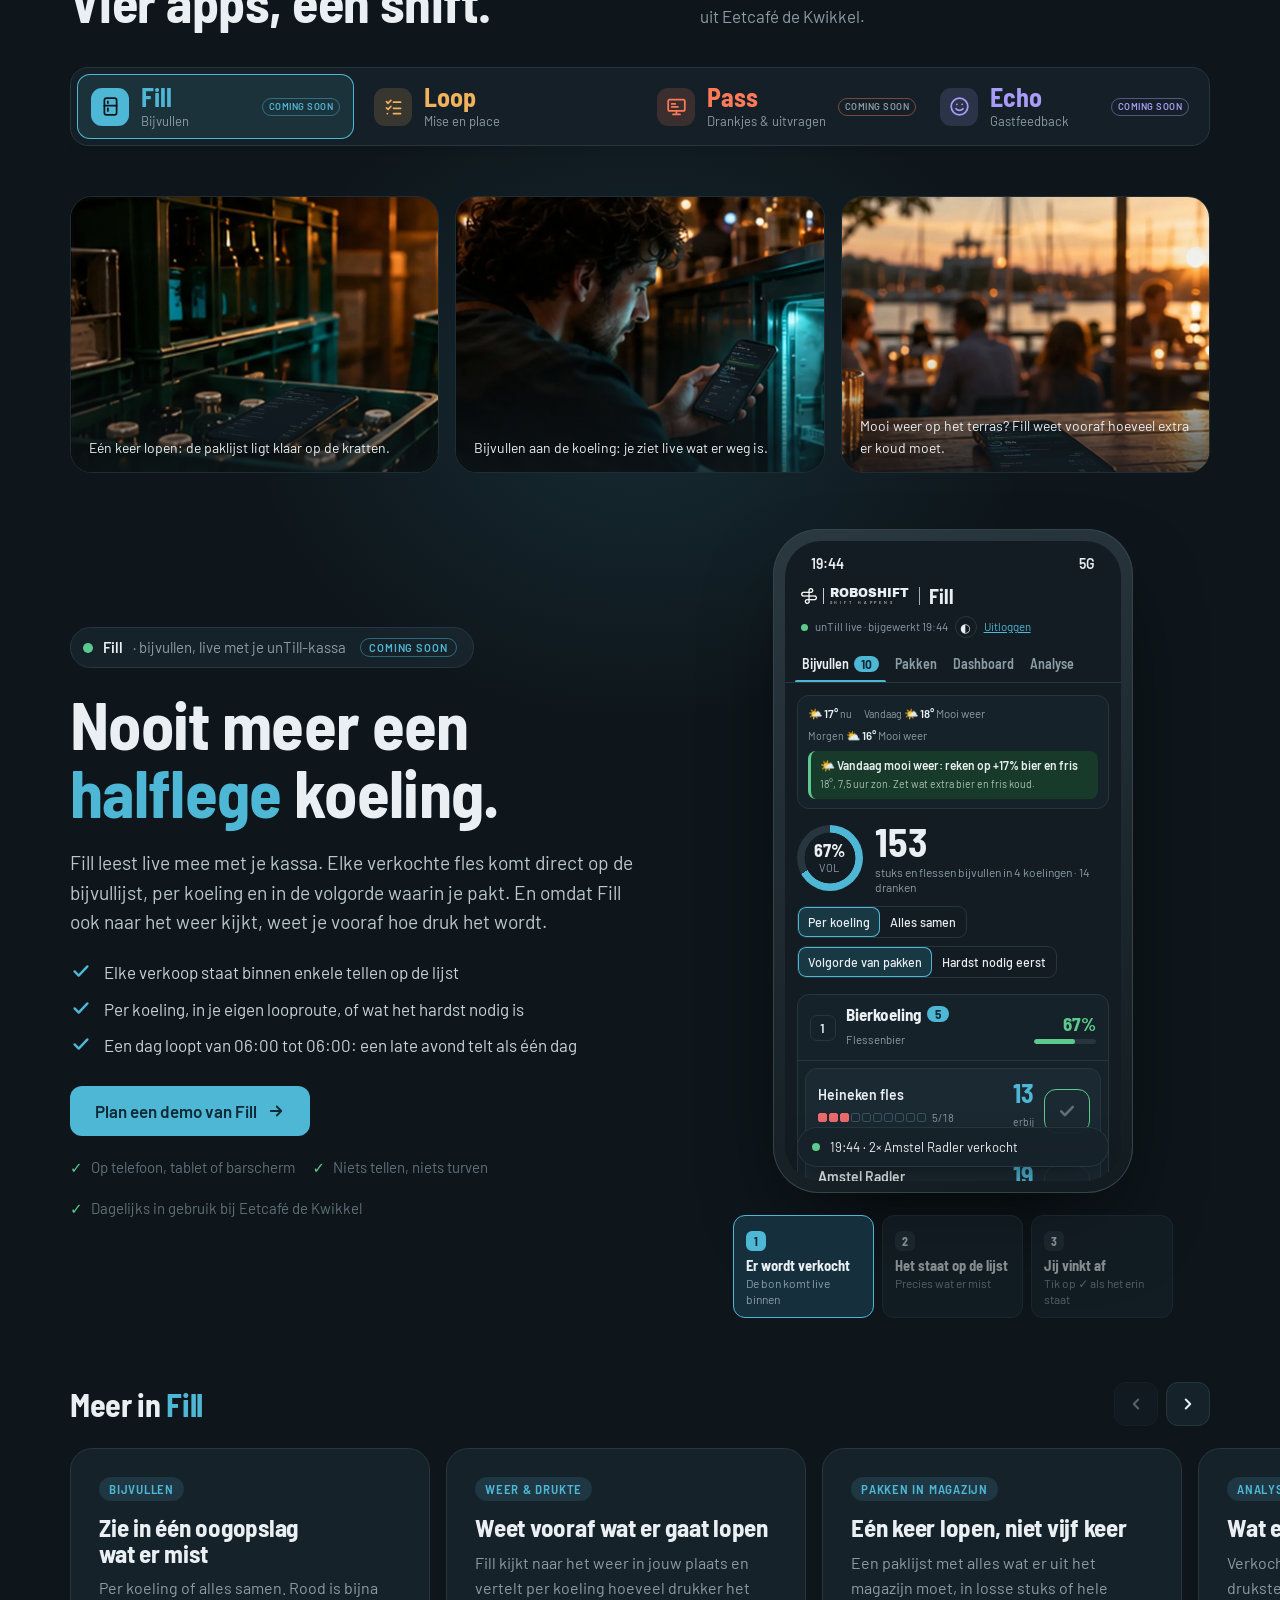
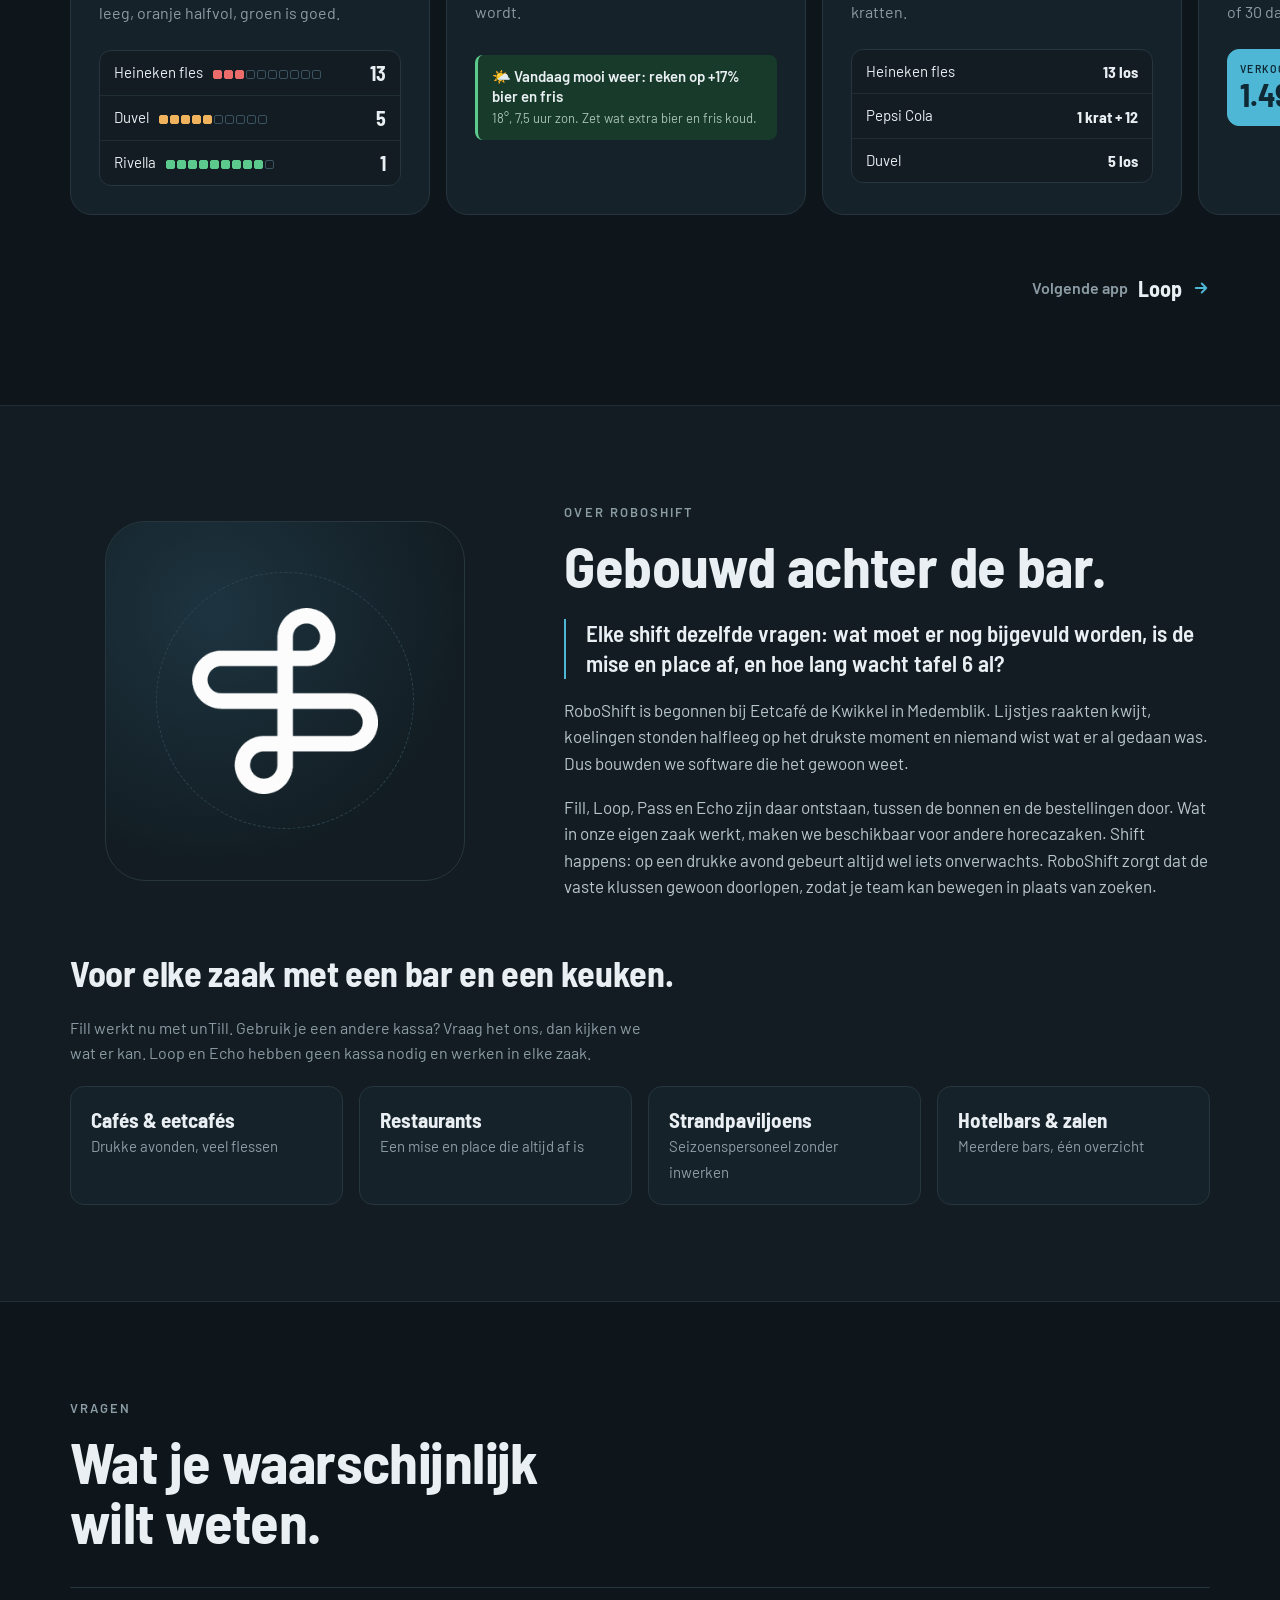
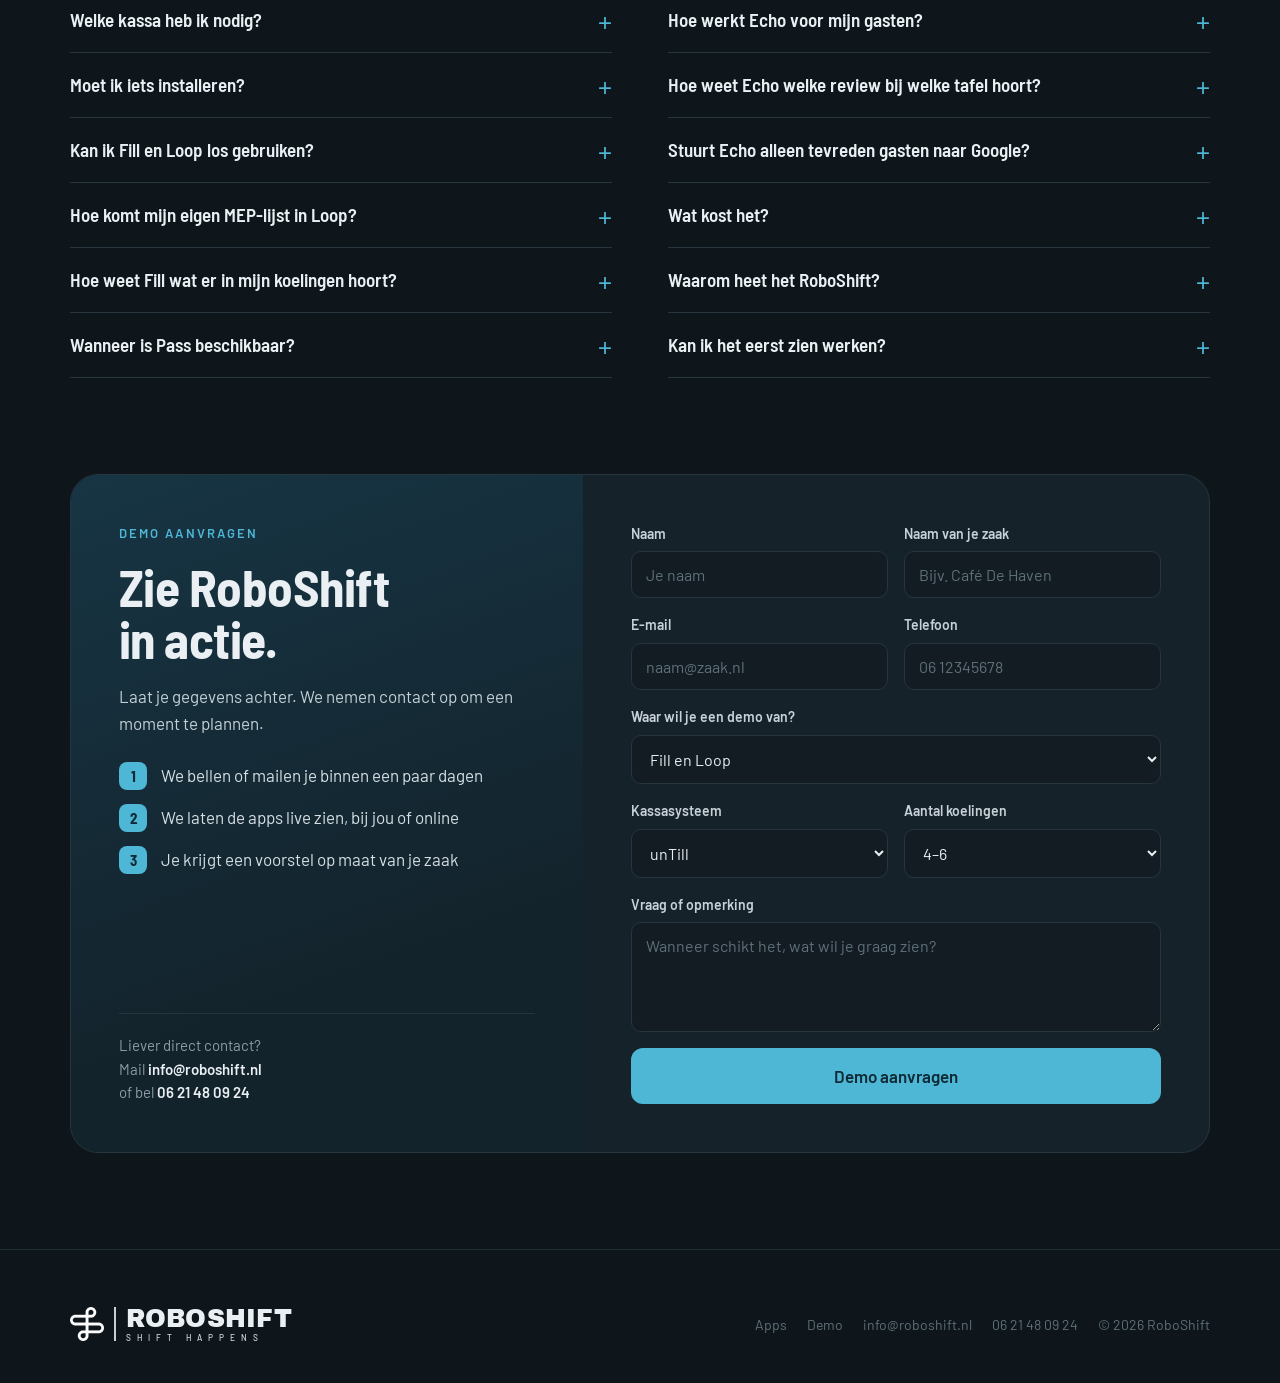
==== commit ea453bb6: "Coming soon bij Fill, Pass en Echo Co-Authored-By: Claude Opus 5.5 <noreply@anthropic.com> Claude-Se" ====
--- a/index.html
+++ b/index.html
@@ -585,6 +585,8 @@
 .echo-sec .screen{height:560px}
 .dot.violet{background:var(--violet);animation:none}
 .soon.vi{color:var(--violet);border-color:rgba(169,156,247,.45)}
+.soon.cy{color:var(--cyan);border-color:rgba(79,183,214,.45)}
+.hero-apps .ha-soon{position:absolute;top:14px;right:14px;margin:0;padding:4px 10px;font:600 11px var(--body);letter-spacing:.08em;text-transform:uppercase;color:#fff;background:rgba(14,22,27,.72);border:1px solid var(--c);border-radius:999px;backdrop-filter:blur(6px)}
 .pc.ec .pc-name,.pc.ec .pc-go{color:var(--violet)}
 .pc.ec:hover{border-color:var(--violet)}
 .pc-tag em.vi{color:var(--violet)}
@@ -702,7 +704,7 @@
 .app-tab[aria-selected=true]{background:color-mix(in srgb,var(--c) 14%,var(--bg-2));box-shadow:inset 0 0 0 1px var(--c)}
 .app-tab b{font:700 26px/1 var(--display);color:var(--c)}
 .app-tab span{display:block;font-size:13px;color:var(--muted);line-height:1.2;white-space:nowrap;overflow:hidden;text-overflow:ellipsis}
-.app-tab .soon{margin-left:auto;flex-shrink:0}
+.app-tab .soon{margin-left:auto;flex-shrink:0;font-size:9.5px;letter-spacing:.05em;padding:2px 6px}
 .app-tab .ic{width:38px;height:38px;border-radius:11px;display:grid;place-items:center;flex-shrink:0;background:color-mix(in srgb,var(--c) 16%,transparent);color:var(--c)}
 .app-tab .ic svg{width:21px;height:21px}
 .app-tab[aria-selected=true] .ic{background:var(--c);color:var(--bg)}
@@ -975,13 +977,13 @@
 <svg width="18" height="18" viewBox="0 0 24 24" fill="none" stroke="currentColor" stroke-width="2.4" stroke-linecap="round" stroke-linejoin="round" aria-hidden="true"><path d="M12 5v14M6 13l6 6 6-6"/></svg></a>
 <a class="btn btn-ghost" href="#demo">Demo aanvragen</a>
 </div>
-<a class="tap-promo" href="#echo"><span class="soon vi">Nieuw</span>Echo Tab: één tik aan tafel, en je weet waarom het goed ging<svg viewBox="0 0 24 24" fill="none" stroke="currentColor" stroke-width="2.6" stroke-linecap="round" stroke-linejoin="round" aria-hidden="true"><path d="M5 12h14M13 6l6 6-6 6"/></svg></a>
+<a class="tap-promo" href="#echo"><span class="soon vi">Coming soon</span>Echo Tab: één tik aan tafel, en je weet waarom het goed ging<svg viewBox="0 0 24 24" fill="none" stroke="currentColor" stroke-width="2.6" stroke-linecap="round" stroke-linejoin="round" aria-hidden="true"><path d="M5 12h14M13 6l6 6-6 6"/></svg></a>
 </div>
 
 </div>
 </div>
 
-<div class="wrap ha-wrap"><div class="hero-apps"><a class="h-fill" href="#fill" aria-label="Bekijk Fill"><img src="img/sfeer/fill-1.webp?v=5" alt="" style="object-position:62% center" loading="eager"><span class="ha-t"><b>Fill<i aria-hidden="true"><svg viewBox="0 0 24 24" fill="none" stroke="currentColor" stroke-width="2.8" stroke-linecap="round" stroke-linejoin="round"><path d="M5 12h14M13 6l6 6-6 6"/></svg></i></b><span>Volle koelingen, live met je kassa</span></span></a><a class="h-loop" href="#loop" aria-label="Bekijk Loop"><img src="img/sfeer/loop-3.webp?v=5" alt="" style="object-position:72% center" loading="eager"><span class="ha-t"><b>Loop<i aria-hidden="true"><svg viewBox="0 0 24 24" fill="none" stroke="currentColor" stroke-width="2.8" stroke-linecap="round" stroke-linejoin="round"><path d="M5 12h14M13 6l6 6-6 6"/></svg></i></b><span>De mise en place samen op één lijst</span></span></a><a class="h-pass" href="#pass" aria-label="Bekijk Pass"><img src="img/sfeer/pass-3.webp?v=5" alt="" style="object-position:38% center" loading="eager"><span class="ha-t"><b>Pass<i aria-hidden="true"><svg viewBox="0 0 24 24" fill="none" stroke="currentColor" stroke-width="2.8" stroke-linecap="round" stroke-linejoin="round"><path d="M5 12h14M13 6l6 6-6 6"/></svg></i></b><span>Meer drankjes, op het juiste moment</span></span></a><a class="h-echo" href="#echo" aria-label="Bekijk Echo"><img src="img/sfeer/echo-2.webp" alt="" style="object-position:48% center" loading="eager"><span class="ha-t"><b>Echo<i aria-hidden="true"><svg viewBox="0 0 24 24" fill="none" stroke="currentColor" stroke-width="2.8" stroke-linecap="round" stroke-linejoin="round"><path d="M5 12h14M13 6l6 6-6 6"/></svg></i></b><span>Eén tik aan tafel na het afrekenen</span></span></a></div></div>
+<div class="wrap ha-wrap"><div class="hero-apps"><a class="h-fill" href="#fill" aria-label="Bekijk Fill"><img src="img/sfeer/fill-1.webp?v=5" alt="" style="object-position:62% center" loading="eager"><span class="ha-soon">Coming soon</span><span class="ha-t"><b>Fill<i aria-hidden="true"><svg viewBox="0 0 24 24" fill="none" stroke="currentColor" stroke-width="2.8" stroke-linecap="round" stroke-linejoin="round"><path d="M5 12h14M13 6l6 6-6 6"/></svg></i></b><span>Volle koelingen, live met je kassa</span></span></a><a class="h-loop" href="#loop" aria-label="Bekijk Loop"><img src="img/sfeer/loop-3.webp?v=5" alt="" style="object-position:72% center" loading="eager"><span class="ha-t"><b>Loop<i aria-hidden="true"><svg viewBox="0 0 24 24" fill="none" stroke="currentColor" stroke-width="2.8" stroke-linecap="round" stroke-linejoin="round"><path d="M5 12h14M13 6l6 6-6 6"/></svg></i></b><span>De mise en place samen op één lijst</span></span></a><a class="h-pass" href="#pass" aria-label="Bekijk Pass"><img src="img/sfeer/pass-3.webp?v=5" alt="" style="object-position:38% center" loading="eager"><span class="ha-soon">Coming soon</span><span class="ha-t"><b>Pass<i aria-hidden="true"><svg viewBox="0 0 24 24" fill="none" stroke="currentColor" stroke-width="2.8" stroke-linecap="round" stroke-linejoin="round"><path d="M5 12h14M13 6l6 6-6 6"/></svg></i></b><span>Meer drankjes, op het juiste moment</span></span></a><a class="h-echo" href="#echo" aria-label="Bekijk Echo"><img src="img/sfeer/echo-2.webp" alt="" style="object-position:48% center" loading="eager"><span class="ha-soon">Coming soon</span><span class="ha-t"><b>Echo<i aria-hidden="true"><svg viewBox="0 0 24 24" fill="none" stroke="currentColor" stroke-width="2.8" stroke-linecap="round" stroke-linejoin="round"><path d="M5 12h14M13 6l6 6-6 6"/></svg></i></b><span>Eén tik aan tafel na het afrekenen</span></span></a></div></div>
 <div class="wrap ha-wrap day-wrap">
 <div class="day" id="day" aria-label="Een dag in de horeca met de momenten waarop Loop, Pass, Fill en Echo het werk doen">
 <div class="day-h"><b>Een dag met RoboShift</b><span class="day-now" id="day-now"><i></i>nu <b class="num" id="day-time">20:00</b></span></div>
@@ -1006,10 +1008,10 @@
 </div>
 <div class="switch">
 <div class="tabbar" role="tablist" aria-label="Kies een app">
-<button type="button" class="app-tab c-fill" role="tab" id="t-fill" aria-controls="fill" aria-selected="true" data-app="fill"><span class="ic"><svg viewBox="0 0 24 24" fill="none" stroke="currentColor" stroke-width="2" stroke-linecap="round" stroke-linejoin="round"><rect x="5" y="2.5" width="14" height="19" rx="2.5"/><path d="M5 11h14M9 6v2M9 14v3"/></svg></span><div><b>Fill</b><span>Bijvullen</span></div></button>
+<button type="button" class="app-tab c-fill" role="tab" id="t-fill" aria-controls="fill" aria-selected="true" data-app="fill"><span class="ic"><svg viewBox="0 0 24 24" fill="none" stroke="currentColor" stroke-width="2" stroke-linecap="round" stroke-linejoin="round"><rect x="5" y="2.5" width="14" height="19" rx="2.5"/><path d="M5 11h14M9 6v2M9 14v3"/></svg></span><div><b>Fill</b><span>Bijvullen</span></div><span class="soon cy">coming soon</span></button>
 <button type="button" class="app-tab c-loop" role="tab" id="t-loop" aria-controls="loop" aria-selected="false" tabindex="-1" data-app="loop"><span class="ic"><svg viewBox="0 0 24 24" fill="none" stroke="currentColor" stroke-width="2" stroke-linecap="round" stroke-linejoin="round"><path d="M4 6.5l1.8 1.8L9 5M4 13.5l1.8 1.8L9 12M12 7h8M12 14h8M5 20h.01M12 20h8"/></svg></span><div><b>Loop</b><span>Mise en place</span></div></button>
-<button type="button" class="app-tab c-pass" role="tab" id="t-pass" aria-controls="pass" aria-selected="false" tabindex="-1" data-app="pass"><span class="ic"><svg viewBox="0 0 24 24" fill="none" stroke="currentColor" stroke-width="2" stroke-linecap="round" stroke-linejoin="round"><rect x="2.5" y="4" width="19" height="13" rx="2"/><path d="M8 21h8M12 17v4M6.5 9h4M6.5 12.5h7"/></svg></span><div><b>Pass</b><span>Drankjes &amp; uitvragen</span></div></button>
-<button type="button" class="app-tab c-echo" role="tab" id="t-echo" aria-controls="echo" aria-selected="false" tabindex="-1" data-app="echo"><span class="ic"><svg viewBox="0 0 24 24" fill="none" stroke="currentColor" stroke-width="2" stroke-linecap="round" stroke-linejoin="round"><circle cx="12" cy="12" r="9.5"/><path d="M8 14.5s1.5 2 4 2 4-2 4-2M9 9.5h.01M15 9.5h.01"/></svg></span><div><b>Echo</b><span>Gastfeedback</span></div><span class="soon vi">nieuw</span></button>
+<button type="button" class="app-tab c-pass" role="tab" id="t-pass" aria-controls="pass" aria-selected="false" tabindex="-1" data-app="pass"><span class="ic"><svg viewBox="0 0 24 24" fill="none" stroke="currentColor" stroke-width="2" stroke-linecap="round" stroke-linejoin="round"><rect x="2.5" y="4" width="19" height="13" rx="2"/><path d="M8 21h8M12 17v4M6.5 9h4M6.5 12.5h7"/></svg></span><div><b>Pass</b><span>Drankjes &amp; uitvragen</span></div><span class="soon">coming soon</span></button>
+<button type="button" class="app-tab c-echo" role="tab" id="t-echo" aria-controls="echo" aria-selected="false" tabindex="-1" data-app="echo"><span class="ic"><svg viewBox="0 0 24 24" fill="none" stroke="currentColor" stroke-width="2" stroke-linecap="round" stroke-linejoin="round"><circle cx="12" cy="12" r="9.5"/><path d="M8 14.5s1.5 2 4 2 4-2 4-2M9 9.5h.01M15 9.5h.01"/></svg></span><div><b>Echo</b><span>Gastfeedback</span></div><span class="soon vi">coming soon</span></button>
 </div>
 </div>
 
@@ -1022,7 +1024,7 @@
 </div>
 <div class="split">
 <div>
-<span class="live-chip"><span class="dot"></span><b style="color:var(--fg);font-weight:600">Fill</b> · bijvullen, live met je unTill-kassa</span>
+<span class="live-chip"><span class="dot"></span><b style="color:var(--fg);font-weight:600">Fill</b> · bijvullen, live met je unTill-kassa <span class="soon cy">coming soon</span></span>
 <h2 class="h-xl">Nooit meer een <em>halflege</em> koeling.</h2>
 <p class="lead">Fill leest live mee met je kassa. Elke verkochte fles komt direct op de bijvullijst, per koeling en in de volgorde waarin je pakt. En omdat Fill ook naar het weer kijkt, weet je vooraf hoe druk het wordt.</p>
 <ul class="checks">
@@ -1216,7 +1218,7 @@
 </div>
 <div class="pass-top">
 <div>
-<span class="live-chip"><span class="dot coral"></span><b style="color:var(--fg);font-weight:600">Pass</b> · voor de bediening <span class="soon">binnenkort</span></span>
+<span class="live-chip"><span class="dot coral"></span><b style="color:var(--fg);font-weight:600">Pass</b> · voor de bediening <span class="soon">coming soon</span></span>
 <h2 class="h-xl">Elke tafel <em class="co">op het juiste moment.</em></h2>
 <p class="lead">Pass is het live scherm voor de bediening, gekoppeld aan je unTill-kassa. Het laat zien welke tafel nu toe is aan een drankje, en welke tafel je op het juiste moment uitvraagt. Hang het bij de pas of achter de bar, of open het op je telefoon.</p>
 </div>
@@ -1278,7 +1280,7 @@
 </div>
 <div class="split ec-hero after-tap" id="echo-waarom">
 <div>
-<span class="live-chip"><span class="dot violet"></span><b style="color:var(--fg);font-weight:600">Echo</b> · gastfeedback × kassadata <span class="soon vi">nieuw</span></span>
+<span class="live-chip"><span class="dot violet"></span><b style="color:var(--fg);font-weight:600">Echo</b> · gastfeedback × kassadata <span class="soon vi">coming soon</span></span>
 <h2 class="h-xl">Weet <em class="vi">waarom</em> een gast tevreden is.</h2>
 <p class="lead">Een review vertelt hoe de gast zich voelde. Je kassa vertelt wat er aan tafel gebeurde. Echo legt die twee naast elkaar. Bij elke review zie je wie de tafel opende, wie de bestellingen aansloeg en wie afrekende, hoeveel drankjes er per persoon gingen en of alles op tijd aan tafel kwam. Zo zie je waarom een avond goed was, en wat je vast wilt houden. En gaat het een keer mis, dan zie je net zo goed waar het zat.</p>
 <ul class="checks vi">
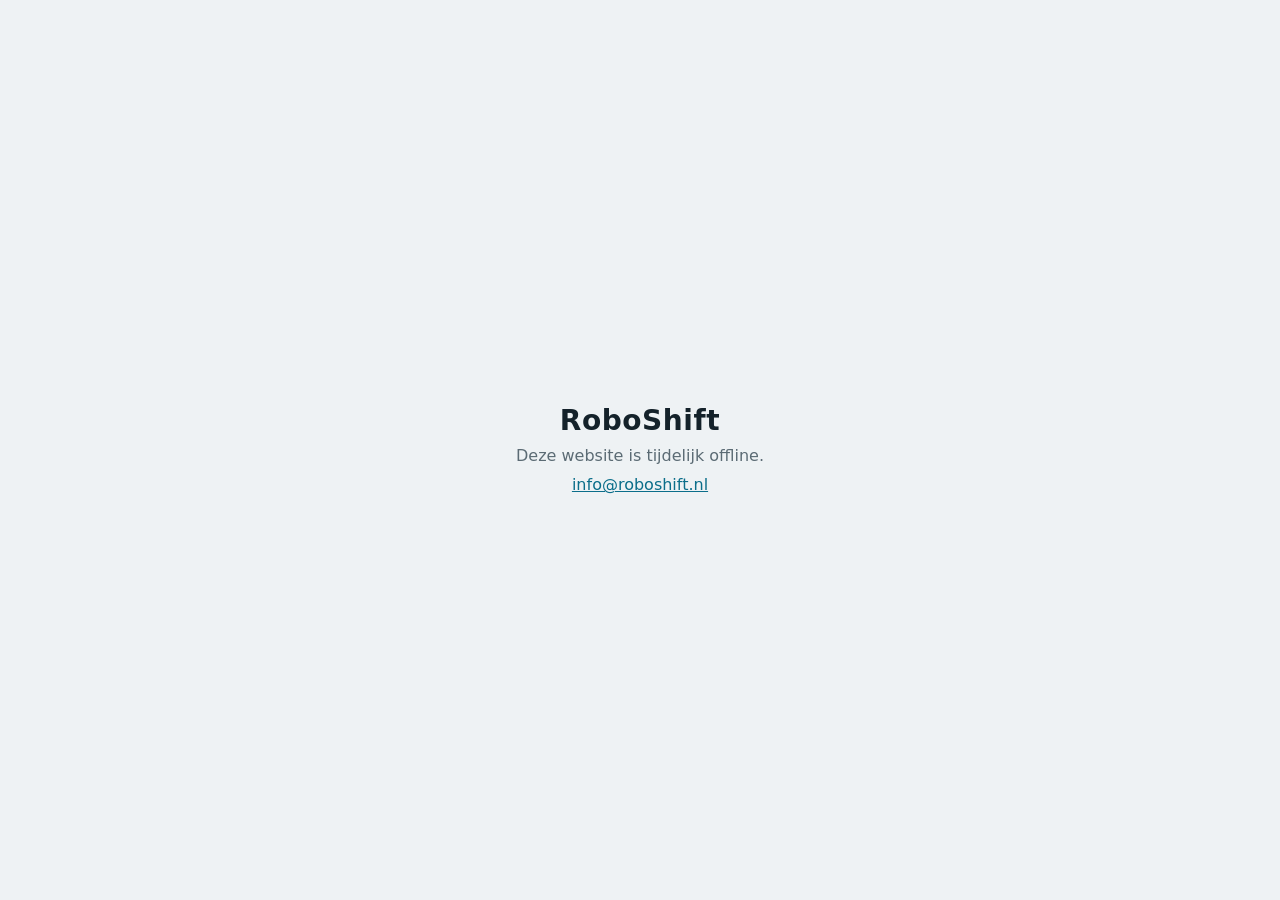
==== commit 08939e6c: "Website tijdelijk offline: homepage vervangen door offline-pagina Echo-app, beheer en mailhandtekeni" ====
--- a/index.html
+++ b/index.html
@@ -2,1806 +2,24 @@
 <html lang="nl">
 <head>
 <meta charset="utf-8">
-<meta name="viewport" content="width=device-width,initial-scale=1,viewport-fit=cover">
-<meta name="description" content="RoboShift maakt horecasoftware: Fill voor het bijvullen van je koelingen, live met je kassa, Loop voor een digitale mise en place-lijst en Pass als live scherm voor de bediening, met drankkansen en uitvragen op het juiste moment, en Echo voor gastfeedback die elke review toetst aan je kassadata.">
-<link rel="icon" type="image/png" href="" data-img="icon">
-<title>RoboShift – Shift happens. RoboShift regelt het.</title>
-<link rel="preconnect" href="https://fonts.googleapis.com">
-<link rel="preconnect" href="https://fonts.gstatic.com" crossorigin>
-<link rel="stylesheet" href="https://fonts.googleapis.com/css2?family=Archivo+Black&family=Barlow:wght@400;500;600&family=Barlow+Semi+Condensed:wght@500;600;700&display=swap">
+<meta name="viewport" content="width=device-width, initial-scale=1">
+<meta name="robots" content="noindex, nofollow">
+<title>RoboShift</title>
 <style>
-body{margin:0}img{max-width:100%}[hidden]{display:none!important}
-/* Layout: donkere bar-nacht, net als Fill. Hero = werkend toestel, daarna één verhaal van kassa tot koeling. */
-:root{
---bg:#0e161b; --bg-2:#121c22; --surface:#16222a; --surface-2:#1b2932; --line:#26353e; --line-soft:#1f2d35;
---fg:#e9eff2; --muted:#8c9ca5; --dim:#5f7079;
---cyan:#4fb7d6; --cyan-ink:#0f2a35; --cyan-soft:rgba(79,183,214,.14);
---green:#5cca8c; --green-soft:rgba(92,202,140,.16);
---display:"Barlow Semi Condensed","Arial Narrow",system-ui,sans-serif;
---body:"Barlow",system-ui,-apple-system,"Segoe UI",sans-serif;
---r:14px; --r-lg:22px;
-color-scheme:dark;
-}
-*{box-sizing:border-box}
-html{scroll-behavior:smooth}
-@media (prefers-reduced-motion:reduce){html{scroll-behavior:auto}*{animation:none!important;transition:none!important}}
-body{background:var(--bg);color:var(--fg);font-family:var(--body);font-size:17px;line-height:1.55;-webkit-font-smoothing:antialiased;overflow-x:hidden}
-html,body{overflow-x:clip}
-.split>*{min-width:0}.phone{max-width:100%}
-body::before{content:"";position:fixed;inset:0 0 auto;height:env(safe-area-inset-top,0px);z-index:60;background:var(--bg)}
-a{color:inherit}
-h1,h2,h3{font-family:var(--display);font-weight:700;line-height:1.02;letter-spacing:-.01em;margin:0;text-wrap:balance}
-p{margin:0}
-.wrap{max-width:1180px;margin:0 auto;padding-left:max(20px,env(safe-area-inset-left,0px));padding-right:max(20px,env(safe-area-inset-right,0px))}
-.num{font-variant-numeric:tabular-nums}
-.eyebrow{font-family:var(--body);font-weight:600;font-size:13px;letter-spacing:.16em;text-transform:uppercase;color:var(--muted)}
-:focus-visible{outline:2px solid var(--cyan);outline-offset:3px;border-radius:6px}
-/* nav */
-.nav{position:sticky;top:env(safe-area-inset-top,0px);z-index:50;background:rgba(14,22,27,.82);backdrop-filter:blur(14px);-webkit-backdrop-filter:blur(14px);border-bottom:1px solid var(--line-soft)}
-.nav .wrap{display:flex;align-items:center;gap:28px;height:72px}
-.brand{display:flex;align-items:center;gap:16px;text-decoration:none;flex-shrink:0}
-.brand img{height:30px;width:auto;display:block}
-.brand .sep{width:1.5px;height:30px;background:var(--fg);opacity:.8}
-.brand .prod{font-family:var(--display);font-weight:700;font-size:22px;letter-spacing:-.01em}
-.nav-links{display:flex;gap:26px;margin-left:auto;font-weight:500;font-size:16px}
-.nav-links a{text-decoration:none;color:var(--muted);transition:color .2s}
-.nav-links a:hover{color:var(--fg)}
-.btn{display:inline-flex;align-items:center;justify-content:center;gap:10px;height:50px;padding:0 24px;border-radius:12px;font:600 17px/1 var(--body);text-decoration:none;border:1px solid transparent;cursor:pointer;transition:transform .15s,background .2s,border-color .2s;white-space:nowrap}
-.btn:active{transform:translateY(1px)}
-.btn-primary{background:var(--cyan);color:var(--cyan-ink)}
-.btn-primary:hover{background:#68c4e0}
-.btn-ghost{background:var(--surface);border-color:var(--line);color:var(--fg)}
-.btn-ghost:hover{border-color:#3a4c56}
-.nav .btn{height:42px;padding:0 18px;font-size:15px}
-@media (max-width:900px){.nav-links{display:none}.nav .btn{margin-left:auto}.brand .sep,.brand .prod{display:none}}
-@media (max-width:420px){.brand img{height:24px}.nav .btn{padding:0 14px}}
-/* hero */
-.hero{position:relative;padding-block:72px 40px;overflow:hidden}
-.hero::before{content:"";position:absolute;inset:-20% -10% auto auto;width:780px;height:780px;background:radial-gradient(closest-side,rgba(79,183,214,.16),transparent 70%);pointer-events:none}
-.hero .wrap{display:grid;grid-template-columns:minmax(0,1.08fr) minmax(0,.92fr);gap:56px;align-items:center;position:relative}
-.live-chip{display:inline-flex;align-items:center;gap:10px;padding:8px 16px 8px 12px;border:1px solid var(--line);border-radius:999px;background:var(--surface);color:var(--muted);font-size:15px}
-.dot{width:10px;height:10px;border-radius:50%;background:var(--green);box-shadow:0 0 0 0 rgba(92,202,140,.6);animation:pulse 2s infinite;flex-shrink:0}
-@keyframes pulse{0%{box-shadow:0 0 0 0 rgba(92,202,140,.55)}70%{box-shadow:0 0 0 9px rgba(92,202,140,0)}100%{box-shadow:0 0 0 0 rgba(92,202,140,0)}}
-.hero h1{font-size:clamp(46px,7vw,92px);margin-top:26px}
-.hero h1 em{font-style:normal;color:var(--cyan)}
-.hero .lead{margin-top:24px;font-size:clamp(18px,1.6vw,21px);color:#b9c6cd;max-width:34em}
-.cta-row{display:flex;flex-wrap:wrap;gap:12px;margin-top:34px}
-.hero .fine{margin-top:22px;font-size:15px;color:var(--dim);display:flex;gap:18px;flex-wrap:wrap}
-.hero .fine span{display:inline-flex;align-items:center;gap:8px}
-.tick{color:var(--green);font-weight:700}
-/* phone */
-.stage{display:flex;justify-content:center;position:relative}
-.phone{width:360px;max-width:100%;border-radius:46px;padding:12px;background:linear-gradient(160deg,#2a3840,#121b20);box-shadow:0 40px 90px -30px rgba(0,0,0,.8),0 0 0 1px #33434c inset}
-.screen{border-radius:36px;background:var(--bg-2);overflow:hidden;height:680px;display:flex;flex-direction:column;position:relative}
-.sb{display:flex;justify-content:space-between;padding:14px 26px 0;font:600 14px var(--body)}
-.app-h{padding:18px 18px 0}
-.app-h .row{display:flex;align-items:center;gap:10px}
-.app-h img{height:17px;width:auto}
-.app-h .s{width:1px;height:20px;background:var(--fg);opacity:.7}
-.app-h .t{font:700 21px var(--display)}
-.app-status{display:flex;align-items:center;gap:8px;margin-top:10px;font-size:12.5px;color:var(--muted)}
-.app-status .dot{width:8px;height:8px}
-.tabs{display:flex;gap:4px;margin-top:12px;border-bottom:1px solid var(--line);padding:0 18px}
-.tab{background:none;border:0;color:var(--muted);font:600 15px var(--display);padding:10px 8px 11px;position:relative;cursor:pointer;display:flex;align-items:center;gap:6px}
-.tab[aria-selected="true"]{color:var(--fg)}
-.tab[aria-selected="true"]::after{content:"";position:absolute;left:0;right:0;bottom:-1px;height:3px;border-radius:3px;background:var(--cyan)}
-.badge{background:var(--cyan);color:var(--cyan-ink);font:700 12px var(--body);border-radius:999px;padding:1px 7px;min-width:22px;text-align:center}
-.pane{flex:1;overflow-y:auto;padding:16px 18px 80px;scrollbar-width:none}
-.pane::-webkit-scrollbar{display:none}
-.bigs{display:flex;gap:34px}
-.big b{display:block;font:700 46px/1 var(--display)}
-.big span{font-size:11px;letter-spacing:.12em;text-transform:uppercase;color:var(--muted)}
-.seg{display:inline-flex;margin-top:14px;border:1px solid var(--line);border-radius:10px;overflow:hidden;font-size:13px}
-.seg button{background:transparent;border:0;color:var(--fg);padding:8px 12px;font:500 13px var(--body);cursor:pointer}
-.seg button.on{background:#183844;box-shadow:inset 0 0 0 1px var(--cyan);border-radius:9px}
-.chips{display:flex;flex-wrap:wrap;gap:6px;margin-top:12px}
-.chip{display:inline-flex;align-items:center;gap:6px;border:1px solid var(--line);border-radius:999px;padding:4px 5px 4px 11px;font:600 12.5px var(--display);color:var(--fg)}
-.chip.done{color:var(--muted)}
-.chip i{font-style:normal;min-width:20px;height:20px;border-radius:999px;display:grid;place-items:center;font:700 11.5px var(--body);background:var(--cyan);color:var(--cyan-ink)}
-.chip.done i{background:var(--green-soft);color:var(--green)}
-.koel{margin-top:14px;border:1px solid var(--line);border-radius:14px;background:var(--surface);overflow:hidden}
-.koel-h{display:flex;align-items:center;gap:12px;padding:12px 14px;border-bottom:1px solid var(--line)}
-.koel-h .n{width:30px;height:30px;border:1px solid var(--line);border-radius:8px;display:grid;place-items:center;font-weight:600;font-size:14px}
-.koel-h .nm{font:700 18px/1.1 var(--display);display:flex;align-items:center;gap:6px}
-.koel-h small{color:var(--muted);font-size:12.5px}
-.pct{margin-left:auto;text-align:right}
-.pct b{font:700 22px var(--display);color:var(--green)}
-.bar{height:5px;border-radius:5px;background:var(--line);overflow:hidden;width:76px;margin-top:2px}
-.bar>div{height:100%;background:var(--green);border-radius:5px;transition:width .5s}
-.item{display:flex;align-items:center;gap:12px;padding:11px 14px;border-bottom:1px solid var(--line-soft);transition:opacity .35s,background .35s}
-.item:last-child{border-bottom:0}
-.item .w{flex:1;min-width:0}
-.item .w b{display:block;font:600 15px var(--body)}
-.item .w span{font-size:12.5px;color:var(--muted)}
-.item .q{text-align:right}
-.item .q b{display:block;font:700 22px/1 var(--display)}
-.item .q span{font-size:11px;color:var(--muted)}
-.chk{width:46px;height:42px;border-radius:10px;border:1px solid var(--line);background:var(--surface-2);display:grid;place-items:center;cursor:pointer;color:var(--green);transition:background .2s,border-color .2s}
-.chk:hover{border-color:var(--green)}
-.chk svg{width:20px;height:20px}
-.item.ok{opacity:.42}
-.item.ok .chk{background:var(--green);border-color:var(--green);color:#0d2418}
-.hint{margin-top:10px;font-size:12px;color:var(--dim);text-align:center}
-.ticker{position:absolute;left:12px;right:12px;bottom:14px;display:flex;align-items:center;gap:10px;background:rgba(22,34,42,.96);border:1px solid var(--line);border-radius:999px;padding:9px 14px;font-size:13px;box-shadow:0 10px 30px -10px rgba(0,0,0,.7)}
-.ticker .dot{width:8px;height:8px}
-.ticker span{white-space:nowrap;overflow:hidden;text-overflow:ellipsis;transition:opacity .3s}
-.dash-row{display:grid;grid-template-columns:1fr 60px 40px;align-items:center;gap:8px;padding:6px 0;font:600 13.5px var(--display)}
-.dash-row .bar{width:100%}
-.dash-row b{color:var(--green);font:700 15px var(--display);text-align:right}
-.cyan-card{margin-top:14px;background:var(--cyan);color:var(--cyan-ink);border-radius:14px;padding:16px}
-.cyan-card .eyebrow{color:var(--cyan-ink);font-size:11px}
-.cyan-card b{font:700 44px/1 var(--display);display:block;margin-top:4px}
-.cyan-card p{font-size:12.5px;margin-top:4px}
-.mini{margin-top:12px;border:1px solid var(--line);border-radius:14px;padding:14px;background:var(--surface)}
-.mini h4{margin:0 0 8px;font:700 16px var(--display)}
-/* facts strip */
-.facts{border-block:1px solid var(--line-soft);background:var(--bg-2)}
-.facts .wrap{display:grid;grid-template-columns:repeat(4,minmax(0,1fr));padding-block:30px}
-.fact{padding:6px 24px;border-left:1px solid var(--line)}
-.fact:first-child{border-left:0;padding-left:0}
-.fact b{display:block;font:700 34px/1 var(--display)}
-.fact span{color:var(--muted);font-size:15px}
-@media (max-width:820px){.facts .wrap{grid-template-columns:repeat(2,minmax(0,1fr));row-gap:24px}.fact:nth-child(3){border-left:0;padding-left:0}.fact{padding:4px 14px}.fact b{font-size:26px}}
-/* sections */
-section.s{padding-block:110px}
-.s-head{max-width:720px}
-.s-head h2{font-size:clamp(36px,4.6vw,58px);margin-top:14px}
-.s-head p{margin-top:18px;color:#b9c6cd;font-size:19px}
-/* flow */
-.flow{margin-top:56px;display:grid;grid-template-columns:repeat(4,minmax(0,1fr));gap:16px;position:relative}
-.step{position:relative;background:var(--surface);border:1px solid var(--line);border-radius:var(--r-lg);padding:26px 24px 28px;display:flex;flex-direction:column;gap:12px}
-.step .k{display:flex;align-items:center;justify-content:space-between}
-.step .k b{font:700 15px var(--display);color:var(--cyan);letter-spacing:.06em}
-.step h3{font-size:26px}
-.step p{color:var(--muted);font-size:16px}
-.step .eg{margin-top:auto;padding-top:12px;border-top:1px dashed var(--line);font-size:14px;color:#c7d2d8;display:flex;align-items:center;gap:8px}
-.arrow{position:absolute;right:-13px;top:50%;width:26px;height:26px;margin-top:-13px;border-radius:50%;background:var(--bg);border:1px solid var(--line);display:grid;place-items:center;z-index:2;color:var(--cyan)}
-.arrow svg{width:13px;height:13px}
-.step:last-child .arrow{display:none}
-@media (max-width:980px){.flow{grid-template-columns:repeat(2,minmax(0,1fr))}.step:nth-child(2) .arrow{display:none}}
-@media (max-width:560px){.flow{grid-template-columns:1fr}.arrow{right:50%;top:auto;bottom:-13px;margin:0 -13px 0 0;transform:rotate(90deg)}.step:nth-child(2) .arrow{display:grid}}
-/* features */
-.feat{margin-top:56px;display:grid;grid-template-columns:repeat(12,minmax(0,1fr));gap:16px}
-.f{background:var(--surface);border:1px solid var(--line);border-radius:var(--r-lg);padding:28px;display:flex;flex-direction:column;gap:10px;min-width:0}
-.f.w6{grid-column:span 6}.f.w4{grid-column:span 4}
-.f .tag{align-self:flex-start;font:600 13px var(--display);letter-spacing:.06em;text-transform:uppercase;color:var(--cyan);background:var(--cyan-soft);padding:4px 10px;border-radius:999px}
-.f h3{font-size:28px;margin-top:4px}
-.f p{color:var(--muted);font-size:16px}
-.f .viz{margin-top:14px}
-@media (max-width:900px){.f.w6,.f.w4{grid-column:span 12}}
-.list-viz{border:1px solid var(--line);border-radius:12px;overflow:hidden;background:var(--bg-2)}
-.lv{display:flex;align-items:center;gap:12px;padding:10px 14px;border-bottom:1px solid var(--line-soft);font-size:15px}
-.lv:last-child{border-bottom:0}
-.lv b{margin-left:auto;font:700 20px var(--display)}
-.lv .loc{font-size:12px;color:var(--muted);border:1px solid var(--line);border-radius:6px;padding:1px 7px}
-.toggle-viz{display:flex;gap:8px;flex-wrap:wrap}
-.toggle-viz span{border:1px solid var(--line);border-radius:10px;padding:8px 12px;font-size:14px}
-.toggle-viz span.on{background:#183844;border-color:var(--cyan)}
-.feed{display:flex;flex-direction:column;gap:8px}
-.feed div{display:flex;align-items:center;gap:10px;font-size:14px;color:#c7d2d8;border:1px solid var(--line);border-radius:999px;padding:7px 14px;background:var(--bg-2)}
-.feed div:nth-child(2){opacity:.65}.feed div:nth-child(3){opacity:.35}
-.feed .dot{width:8px;height:8px;animation:none}
-/* dashboard showcase */
-.dash{display:grid;grid-template-columns:minmax(0,.85fr) minmax(0,1.15fr);gap:56px;align-items:center}
-.dash ul{list-style:none;padding:0;margin:28px 0 0;display:flex;flex-direction:column;gap:14px}
-.dash li{display:flex;gap:12px;color:#c7d2d8}
-.dash li svg{flex-shrink:0;width:22px;height:22px;color:var(--green);margin-top:1px}
-.panel{display:grid;grid-template-columns:repeat(2,minmax(0,1fr));gap:14px}
-.card{background:var(--surface);border:1px solid var(--line);border-radius:var(--r-lg);padding:22px;min-width:0}
-.card.span2{grid-column:span 2}
-.card h4{margin:0;font:700 20px var(--display);display:flex;justify-content:space-between;align-items:baseline;gap:10px}
-.card h4 small{font:400 13px var(--body);color:var(--muted)}
-.card.cy{background:var(--cyan);border-color:var(--cyan);color:var(--cyan-ink)}
-.card.cy .eyebrow{color:var(--cyan-ink)}
-.card.cy .v{font:700 64px/1 var(--display);margin-top:8px}
-.card.cy p{font-size:14px}
-.card.cy svg{display:block;width:100%;height:56px;margin-top:10px}
-.glass .v{font:700 64px/1 var(--display);color:var(--cyan);margin-top:12px}
-.glass .v small{font-size:22px;color:var(--fg);margin-left:6px}
-.bottles{display:flex;gap:6px;margin-top:14px}
-.bottles svg{width:16px;height:34px;color:#3b8fa8}
-.glass p{color:var(--muted);font-size:14px;margin-top:10px}
-.kbar{margin-top:14px;display:flex;flex-direction:column;gap:12px}
-.kbar .r{display:grid;grid-template-columns:minmax(0,1fr) 34px;gap:4px 10px;font-size:15px}
-.kbar .r b{text-align:right;font:700 16px var(--display)}
-.kbar .tr{grid-column:1/-1;height:10px;border-radius:10px;background:var(--line-soft)}
-.kbar .tr div{height:100%;border-radius:10px;background:var(--cyan)}
-.heat{margin-top:16px;overflow-x:auto}
-.heat table{border-collapse:separate;border-spacing:4px;width:100%;min-width:420px}
-.heat th{font:500 12px var(--body);color:var(--muted);text-align:center}
-.heat th:first-child{text-align:left;width:28px}
-.heat td{height:22px;border-radius:5px;background:var(--line-soft)}
-.example{font-size:12px;color:var(--dim);margin-top:10px}
-@media (max-width:980px){.dash{grid-template-columns:1fr}}
-@media (max-width:520px){.panel{grid-template-columns:1fr}.card.span2{grid-column:span 1}}
-/* about */
-.about{background:var(--bg-2);border-block:1px solid var(--line-soft)}
-.about .wrap{display:grid;grid-template-columns:minmax(0,1fr) minmax(0,1fr);gap:64px;align-items:center}
-.mark{aspect-ratio:1;max-width:420px;width:100%;justify-self:center;border-radius:40px;background:radial-gradient(circle at 30% 25%,#1d3440,#121c22 70%);border:1px solid var(--line);display:grid;place-items:center;position:relative;overflow:hidden}
-.mark img{width:52%;height:auto;animation:float 6s ease-in-out infinite}
-@keyframes float{50%{transform:translateY(-8px)}}
-.mark .orbit{position:absolute;inset:14%;border:1px dashed #2d4450;border-radius:50%;animation:spin 40s linear infinite}
-@keyframes spin{to{transform:rotate(360deg)}}
-.about blockquote{margin:28px 0 0;padding:0 0 0 20px;border-left:2px solid var(--cyan);font:600 24px/1.3 var(--display);color:var(--fg)}
-.about p.body{margin-top:20px;color:#b9c6cd;font-size:18px;max-width:34em}
-.about p.body+p.body{margin-top:14px}
-@media (max-width:900px){.about .wrap{grid-template-columns:1fr}.mark{max-width:300px}}
-/* who */
-.who{margin-top:48px;display:grid;grid-template-columns:repeat(4,minmax(0,1fr));gap:16px}
-.who div{border:1px solid var(--line);border-radius:var(--r);padding:20px;background:var(--surface)}
-.who b{display:block;font:700 21px var(--display)}
-.who span{color:var(--muted);font-size:15px}
-@media (max-width:820px){.who{grid-template-columns:repeat(2,minmax(0,1fr))}}
-@media (max-width:440px){.who{grid-template-columns:1fr}}
-/* faq */
-.faq{margin-top:40px;border-top:1px solid var(--line);max-width:860px}
-.faq details{border-bottom:1px solid var(--line)}
-.faq summary{list-style:none;cursor:pointer;display:flex;justify-content:space-between;align-items:center;gap:20px;padding:22px 0;font:600 21px var(--display)}
-.faq summary::-webkit-details-marker{display:none}
-.faq summary::after{content:"+";font:400 28px/1 var(--body);color:var(--cyan);transition:transform .2s}
-.faq details[open] summary::after{transform:rotate(45deg)}
-.faq details p{padding:0 0 22px;color:#b9c6cd;max-width:40em}
-/* demo */
-.demo-box{display:grid;grid-template-columns:minmax(0,.9fr) minmax(0,1.1fr);gap:0;border:1px solid var(--line);border-radius:28px;overflow:hidden;background:var(--surface)}
-.demo-l{padding:48px;background:linear-gradient(160deg,#173544,#13232c 70%);display:flex;flex-direction:column;gap:18px}
-.demo-l h2{font-size:clamp(36px,4vw,52px)}
-.demo-l p{color:#c3d0d6}
-.demo-l ol{margin:8px 0 0;padding:0;list-style:none;display:flex;flex-direction:column;gap:14px;counter-reset:d}
-.demo-l li{counter-increment:d;display:flex;gap:14px;align-items:flex-start;color:#d5dfe4}
-.demo-l li::before{content:counter(d);flex-shrink:0;width:28px;height:28px;border-radius:8px;background:var(--cyan);color:var(--cyan-ink);display:grid;place-items:center;font:700 15px var(--display)}
-.demo-l .mail{margin-top:auto;padding-top:20px;border-top:1px solid rgba(255,255,255,.08);font-size:15px;color:var(--muted)}
-.demo-l .mail b{color:var(--fg);font-weight:600;user-select:all}
-form{padding:48px;display:grid;grid-template-columns:1fr 1fr;gap:16px}
-.fld{display:flex;flex-direction:column;gap:7px;min-width:0}
-.fld.full{grid-column:1/-1}
-label{font-size:14px;font-weight:600;color:#c7d2d8}
-input,select,textarea{width:100%;background:var(--bg-2);border:1px solid var(--line);border-radius:10px;color:var(--fg);font:400 16px var(--body);padding:13px 14px;transition:border-color .2s}
-textarea{min-height:110px;resize:vertical}
-input:focus,select:focus,textarea:focus{outline:none;border-color:var(--cyan);box-shadow:0 0 0 3px var(--cyan-soft)}
-input::placeholder,textarea::placeholder{color:var(--dim)}
-form .btn{grid-column:1/-1;width:100%;height:56px}
-.ok-msg{grid-column:1/-1;border:1px solid var(--green);background:var(--green-soft);border-radius:12px;padding:16px 18px;font-size:15px}
-.ok-msg b{display:block;font:700 19px var(--display);margin-bottom:4px}
-.ok-msg pre{white-space:pre-wrap;background:var(--bg-2);border-radius:8px;padding:12px;margin:12px 0;font:13px/1.5 ui-monospace,Menlo,monospace;color:#c7d2d8;max-height:200px;overflow:auto}
-.ok-msg .row{display:flex;gap:10px;flex-wrap:wrap}
-.ok-msg .btn{height:42px;font-size:15px;grid-column:auto;width:auto}
-@media (max-width:900px){.demo-box{grid-template-columns:1fr}.demo-l,form{padding:30px 22px}}
-@media (max-width:520px){form{grid-template-columns:1fr}}
-/* footer */
-footer{padding-block:56px 40px;border-top:1px solid var(--line-soft)}
-footer .wrap{display:flex;flex-wrap:wrap;gap:24px;align-items:center;justify-content:space-between}
-footer img{height:34px;width:auto}
-footer .meta{color:var(--dim);font-size:14px;display:flex;gap:20px;flex-wrap:wrap}
-footer .meta a{text-decoration:none}
-footer .meta a:hover{color:var(--fg)}
-@media (max-width:980px){.hero .wrap{grid-template-columns:1fr;gap:48px}.hero{padding-block:48px 32px}section.s{padding-block:80px}}
-@media (max-width:420px){.screen{height:640px}.bigs{gap:22px}}
-/* demo v2 */
-.stage{flex-direction:column;align-items:center;gap:22px}
-.sum{display:flex;align-items:center;gap:16px;padding:6px 0 14px}
-.ring{--p:0;width:78px;height:78px;border-radius:50%;flex-shrink:0;display:grid;place-content:center;text-align:center;background:radial-gradient(closest-side,var(--bg-2) 76%,transparent 78%),conic-gradient(var(--cyan) calc(var(--p)*1%),var(--line) 0);transition:background .4s}
-.ring.full{background:radial-gradient(closest-side,var(--bg-2) 76%,transparent 78%),conic-gradient(var(--green) 100%,var(--line) 0)}
-.ring b{font:700 22px/1 var(--display)}
-.ring span{font-size:11px;color:var(--muted);letter-spacing:.08em;text-transform:uppercase}
-.sum-t b{display:block;font:700 46px/1 var(--display)}
-.sum-t span{font-size:13.5px;color:var(--muted);line-height:1.3;display:block;margin-top:4px}
-.rows{display:flex;flex-direction:column;gap:8px}
-.r{display:flex;align-items:center;gap:12px;background:var(--surface);border:1px solid var(--line);border-radius:14px;padding:12px 12px 12px 14px;transition:opacity .3s,transform .3s,border-color .3s,background .3s}
-.r.new{animation:flash 1.4s ease}
-@keyframes flash{0%{border-color:var(--cyan);background:#17394a;transform:scale(1.02)}100%{}}
-.r.gone{opacity:0;transform:translateX(40px)}
-.r-t{flex:1;min-width:0}
-.r-t b{display:block;font:600 15px var(--body);white-space:nowrap;overflow:hidden;text-overflow:ellipsis}
-.slots{display:flex;gap:3px;margin-top:7px}
-.slots i{flex:1;height:9px;border-radius:3px;border:1px solid #3a5361;max-width:12px}
-.slots i.fl{background:var(--green);border-color:var(--green)}
-.r-q{text-align:center;min-width:34px}
-.r-q b{display:block;font:700 26px/1 var(--display);color:var(--cyan)}
-.r-q span{font-size:10.5px;color:var(--muted)}
-.r .chk{width:50px;height:46px;border-radius:12px}
-.chk.hint{animation:hint 1.6s ease-in-out infinite;border-color:var(--green)}
-@keyframes hint{0%,100%{box-shadow:0 0 0 0 rgba(92,202,140,.5)}50%{box-shadow:0 0 0 8px rgba(92,202,140,0)}}
-.done-msg{margin-top:8px;border:1px dashed var(--green);border-radius:14px;padding:16px;text-align:center;color:var(--muted);font-size:13.5px}
-.done-msg b{display:block;color:var(--green);font:700 20px var(--display);margin-bottom:2px}
-.toast{position:absolute;left:50%;bottom:64px;transform:translate(-50%,10px);background:var(--green);color:#0d2418;font:600 13.5px var(--body);padding:8px 14px;border-radius:999px;opacity:0;transition:opacity .25s,transform .25s;white-space:nowrap;pointer-events:none}
-.toast.show{opacity:1;transform:translate(-50%,0)}
-.demo-steps{list-style:none;margin:0;padding:0;display:grid;grid-template-columns:repeat(3,minmax(0,1fr));gap:8px;width:100%;max-width:440px;counter-reset:ds}
-.demo-steps li{counter-increment:ds;border:1px solid var(--line);border-radius:12px;padding:10px 10px 10px 12px;background:var(--surface);transition:border-color .3s,background .3s,opacity .3s;opacity:.55;min-width:0}
-.demo-steps li::before{content:counter(ds);display:inline-grid;place-items:center;width:20px;height:20px;border-radius:6px;background:var(--line);font:700 12px var(--display);margin-bottom:6px;transition:background .3s,color .3s}
-.demo-steps li b{display:block;font:700 14.5px/1.15 var(--display)}
-.demo-steps li span{display:block;font-size:12px;color:var(--muted);margin-top:2px;line-height:1.3}
-.demo-steps li.on{opacity:1;border-color:var(--cyan);background:#15303c}
-.demo-steps li.on::before{background:var(--cyan);color:var(--cyan-ink)}
-.screen{height:640px}
-/* intro + products */
-:root{--amber:#f0b25c;--amber-ink:#3a2508}
-.dot.amber{background:var(--amber);animation:none}
-.intro{position:relative;padding-block:88px 72px;overflow:hidden;border-bottom:1px solid var(--line-soft)}
-.intro::before{content:"";position:absolute;inset:-30% auto auto -10%;width:700px;height:700px;background:radial-gradient(closest-side,rgba(79,183,214,.13),transparent 70%);pointer-events:none}
-.intro .wrap{display:grid;grid-template-columns:minmax(0,1.1fr) minmax(0,.9fr);gap:56px;align-items:center;position:relative}
-.intro h1{font-size:clamp(44px,6.4vw,84px);margin-top:26px}
-.intro h1 em{font-style:normal;color:var(--cyan)}
-.intro .lead{margin-top:24px;font-size:clamp(18px,1.6vw,21px);color:#b9c6cd;max-width:32em}
-.prods{display:grid;gap:14px}
-.pc{display:grid;grid-template-columns:auto 1fr;gap:4px 18px;align-items:center;text-decoration:none;background:var(--surface);border:1px solid var(--line);border-radius:22px;padding:22px 24px;transition:border-color .2s,transform .2s}
-.pc:hover{border-color:var(--cyan);transform:translateY(-2px)}
-.pc.lp:hover{border-color:var(--amber)}
-.pc-tag{grid-column:1/-1;font:600 12px var(--body);letter-spacing:.14em;text-transform:uppercase;color:var(--muted)}
-.pc-name{font:700 56px/1 var(--display);color:var(--cyan);grid-row:2/4}
-.pc.lp .pc-name{color:var(--amber)}
-.pc p{color:#c7d2d8;font-size:16px;line-height:1.4}
-.pc-go{display:inline-flex;align-items:center;gap:6px;font-weight:600;font-size:15px;color:var(--cyan)}
-.pc.lp .pc-go{color:var(--amber)}
-.pc-go svg{width:16px;height:16px}
-.h-xl{font-size:clamp(42px,6vw,80px);margin-top:26px}
-.h-xl em{font-style:normal;color:var(--cyan)}
-.h-xl em.am{color:var(--amber)}
-/* loop */
-.loop-sec{background:var(--bg-2);border-block:1px solid var(--line-soft)}
-.split{display:grid;grid-template-columns:minmax(0,1.08fr) minmax(0,.92fr);gap:56px;align-items:center}
-.loop-sec .lead{margin-top:24px;font-size:clamp(18px,1.6vw,21px);color:#b9c6cd;max-width:34em}
-.checks{list-style:none;padding:0;margin:26px 0 0;display:flex;flex-direction:column;gap:12px}
-.checks li{display:flex;gap:12px;color:#c7d2d8}
-.checks svg{flex-shrink:0;width:22px;height:22px;color:var(--amber);margin-top:1px}
-.btn-amber{background:var(--amber);color:var(--amber-ink)}
-.btn-amber:hover{background:#f5c37e}
-.lp-sum{display:flex;flex-direction:column;gap:8px;padding:4px 0 14px}
-.lp-sum b{font:700 46px/1 var(--display)}
-.lp-sum span{color:var(--muted);font-size:15px}
-.lp-bar{height:8px;border-radius:8px;background:var(--line)}
-.lp-bar div{height:100%;border-radius:8px;background:var(--amber);transition:width .4s}
-.lg{margin-top:10px}
-.lg-h{display:flex;justify-content:space-between;font:600 12px var(--body);letter-spacing:.12em;text-transform:uppercase;color:var(--muted);padding:4px 2px 6px}
-.lt{width:100%;display:flex;align-items:center;gap:12px;text-align:left;background:var(--surface);border:1px solid var(--line);border-radius:12px;padding:10px 12px;margin-top:6px;color:var(--fg);font:inherit;cursor:pointer;transition:background .25s,border-color .25s,opacity .25s}
-.lt:hover{border-color:#3d5260}
-.lt.new{animation:flashA 1.4s ease}
-@keyframes flashA{0%{border-color:var(--amber);background:#3a2f1d}100%{}}
-.lt-c{width:26px;height:26px;border-radius:50%;border:2px solid #4a6170;flex-shrink:0;display:grid;place-items:center;color:var(--amber-ink)}
-.lt-c svg{width:15px;height:15px}
-.lt.ok .lt-c{background:var(--amber);border-color:var(--amber)}
-.lt.ok .lt-t b{color:var(--muted);text-decoration:line-through;text-decoration-color:rgba(140,156,165,.6)}
-.lt-t{flex:1;min-width:0;display:flex;flex-direction:column}
-.lt-t b{font:600 14.5px var(--body);white-space:nowrap;overflow:hidden;text-overflow:ellipsis}
-.lt-t small{font-size:12px;color:var(--muted)}
-.lt.ok .lt-t small{color:var(--amber)}
-.pill{flex-shrink:0;font:600 11px var(--body);padding:3px 8px;border-radius:999px;border:1px solid var(--line);color:var(--muted)}
-.pill.am{border-color:rgba(240,178,92,.5);color:var(--amber)}
-.pill.low.on{background:#5a2a2a;border-color:#e0707a;color:#ffd4d8}
-.toast.amber{background:var(--amber);color:var(--amber-ink);bottom:20px}
-@media (max-width:980px){.intro .wrap,.split{grid-template-columns:1fr;gap:44px}.intro{padding-block:56px 48px}}
-@media (max-width:420px){.pc{grid-template-columns:1fr}.pc-name{grid-row:auto;font-size:46px}}
-/* fill demo v3 (zoals de echte app) */
-.fx .fx-h{padding:12px 16px 0}
-.fx .fx-h .row{display:flex;align-items:center;gap:9px}
-.fx .fx-h img{height:16px;width:auto}
-.fx .fx-h .s{width:1px;height:18px;background:var(--fg);opacity:.7}
-.fx .fx-h .t{font:700 20px var(--display)}
-.fx-st{display:flex;align-items:center;gap:7px;margin-top:8px;font-size:11.5px;color:var(--muted);white-space:nowrap}
-.fx-st .dot{width:7px;height:7px;animation:none}
-.fx-tg{width:22px;height:22px;border-radius:50%;border:1px solid var(--line);display:grid;place-items:center;font-size:12px;color:var(--fg)}
-.fx-st u{color:var(--cyan)}
-.fx-tabs{display:flex;gap:2px;margin-top:8px;border-bottom:1px solid var(--line);padding:0 10px;overflow-x:auto;scrollbar-width:none}
-.fx-tabs button{background:none;border:0;color:var(--muted);font:600 14px var(--display);padding:9px 7px 10px;position:relative;cursor:pointer;display:flex;align-items:center;gap:5px;white-space:nowrap}
-.fx-tabs button.on{color:var(--fg)}
-.fx-tabs button.on::after{content:"";position:absolute;left:0;right:0;bottom:-1px;height:3px;border-radius:3px;background:var(--cyan)}
-.fx-pane{padding:12px 12px 70px}
-.fx-wx{border:1px solid var(--line);border-radius:12px;padding:9px 10px;background:var(--surface);font-size:11.5px;color:var(--muted)}
-.fx-wx-r{display:flex;gap:12px;flex-wrap:wrap;margin-bottom:4px}
-.fx-wx b{color:var(--fg);font-weight:600}
-.fx-wx i{font-style:normal;font-size:10.5px}
-.fx-tip,.tipbox{margin-top:6px;background:#173a2a;border-left:3px solid var(--green);border-radius:8px;padding:7px 9px}
-.fx-tip b,.tipbox b{display:block;color:var(--fg);font:600 12px/1.3 var(--body)}
-.fx-tip small,.tipbox small{display:block;font-size:10.5px;color:#a9c3b4;margin-top:2px}
-.tipbox{padding:12px 14px}.tipbox b{font-size:15px}.tipbox small{font-size:13px}
-.fx .sum{padding:12px 0 10px;gap:12px}
-.fx .ring{width:66px;height:66px}
-.fx .ring b{font-size:18px}
-.fx .sum-t b{font-size:40px}
-.fx .sum-t span{font-size:12px}
-.fx-seg{display:inline-flex;margin:0 6px 8px 0;border:1px solid var(--line);border-radius:9px;overflow:hidden}
-.fx-seg button{background:transparent;border:0;color:var(--fg);padding:7px 10px;font:500 12.5px var(--body);cursor:pointer;white-space:nowrap}
-.fx-seg button.on{background:#183844;box-shadow:inset 0 0 0 1px var(--cyan);border-radius:8px}
-.fk{border:1px solid var(--line);border-radius:12px;background:var(--surface);margin-top:8px;overflow:hidden}
-.fk-h{display:flex;align-items:center;gap:10px;padding:10px 12px;border-bottom:1px solid var(--line)}
-.fk-h .n{width:26px;height:26px;border:1px solid var(--line);border-radius:7px;display:grid;place-items:center;font-weight:600;font-size:13px;flex-shrink:0}
-.fk-h .nm{font:700 17px/1.1 var(--display);display:flex;align-items:center;gap:6px}
-.fk-h small{color:var(--muted);font-size:11.5px}
-.fk-h .pct{margin-left:auto;text-align:right}
-.fk-h .pct b{font:700 19px var(--display)}
-.fk-h .pct .bar{width:62px}
-.pct.ok b{color:var(--green)}.pct.mid b{color:var(--amber)}.pct.lo b{color:#ec6b6b}
-.pct.mid .bar>div{background:var(--amber)}.pct.lo .bar>div{background:#ec6b6b}
-.fk-done{padding:12px;text-align:center;color:var(--green);font:600 13px var(--body)}
-.fr{display:flex;align-items:center;gap:10px;margin:7px;padding:10px 10px 10px 12px;border:1px solid var(--line);border-radius:12px;background:var(--surface-2);transition:opacity .3s,transform .3s}
-#items>.fr{margin:7px 0}
-.fr.new{animation:flash 1.4s ease}
-.fr.gone{opacity:0;transform:translateX(40px)}
-.fr-t{flex:1;min-width:0}
-.fr-t b{display:block;font:600 14px var(--body);white-space:nowrap;overflow:hidden;text-overflow:ellipsis}
-.fr-t small{display:block;font-size:11px;color:var(--muted);margin-top:3px}
-.fr-t small u{text-decoration:none;color:var(--cyan)}
-.fr-d{display:flex;align-items:center;gap:6px;margin-top:6px}
-.fr-d em{font-style:normal;font-size:11px;color:var(--muted)}
-.dots,.mdots{display:inline-flex;gap:2px}
-.dots i,.mdots i{width:9px;height:9px;border-radius:2px;border:1px solid #3a5361;display:block}
-.dots i.lo,.mdots i.lo{background:#ec6b6b;border-color:#ec6b6b}
-.dots i.mid,.mdots i.mid{background:var(--amber);border-color:var(--amber)}
-.dots i.ok,.mdots i.ok{background:var(--green);border-color:var(--green)}
-.mdots{margin-left:10px;vertical-align:middle}
-.fr-q{text-align:right;min-width:36px}
-.fr-q b{display:block;font:700 26px/1 var(--display);color:var(--cyan)}
-.fr-q span{font-size:10.5px;color:var(--muted);white-space:nowrap}
-.fr .chk{width:46px;height:44px;border-radius:12px;flex-shrink:0}
-.fx-note{font-size:12px;color:var(--muted);margin:2px 0 10px;line-height:1.45}
-.fx-list{border:1px solid var(--line);border-radius:12px;overflow:hidden;background:var(--surface)}
-.pk{display:flex;justify-content:space-between;align-items:center;padding:10px 12px;border-bottom:1px solid var(--line-soft)}
-.pk:last-child{border-bottom:0}
-.pk b{display:block;font:600 14px var(--body)}
-.pk small{font-size:11px;color:var(--muted)}
-.pk-q{text-align:right}
-.pk-q b{font:700 16px var(--display)}
-.fx-card{border:1px solid var(--line);border-radius:12px;background:var(--surface);padding:10px 12px;margin-bottom:10px}
-.fx-card h5{margin:2px 0 8px;font:700 15px var(--display)}
-.ds{display:grid;grid-template-columns:minmax(0,1fr) 52px 42px 32px;align-items:center;gap:8px;padding:5px 0;font:600 13px var(--display)}
-.ds .bar{width:100%;height:6px;background:var(--line-soft)}
-.ds b{font:700 15px var(--display);text-align:right;color:var(--green)}
-.ds span{white-space:nowrap;overflow:hidden;text-overflow:ellipsis}
-.ds em{font-style:normal;font-size:11px;color:var(--muted)}
-.ds.mid b{color:var(--amber)}.ds.mid .bar>div{background:var(--amber)}
-.ds.lo b{color:#ec6b6b}.ds.lo .bar>div{background:#ec6b6b}
-.card .ds{grid-template-columns:minmax(0,1fr) 120px 52px 44px;font-size:16px;padding:7px 0}
-.card .ds .bar{height:9px}
-.card .ds b{font-size:20px}
-.card .ds em{font-size:13px}
-.fx-day{display:flex;gap:9px;align-items:center;margin:10px 0 4px}
-.fx-ico{font-size:22px;line-height:1}
-.fx-day b{display:block;font:700 14px var(--display)}
-.fx-day small{font-size:11px;color:var(--muted)}
-.fx-kv{display:flex;justify-content:space-between;font-size:12px;padding:4px 0;border-bottom:1px dashed var(--line)}
-.fx-kv b{font-weight:600}
-.fx-kv b.up{color:var(--green)}
-.fx-h4{margin:2px 0 4px;font:700 22px/1.1 var(--display)}
-.fx-h5{margin:14px 0 6px;font:700 14px var(--display)}
-.fx-kpis{display:grid;grid-template-columns:1fr 1fr;gap:8px}
-.fx-kpi{border:1px solid var(--line);border-radius:12px;padding:10px;background:var(--surface)}
-.fx-kpi small{display:block;font:600 9.5px var(--body);letter-spacing:.12em;color:var(--muted)}
-.fx-kpi b{display:block;font:700 28px/1.1 var(--display);margin:4px 0}
-.fx-kpi span{font-size:10.5px;color:var(--muted);line-height:1.3;display:block}
-.fx-kpi.cy{background:var(--cyan);border-color:var(--cyan);color:var(--cyan-ink)}
-.fx-kpi.cy small,.fx-kpi.cy span{color:var(--cyan-ink)}
-.fx-kpi.cy em{font-style:normal;background:rgba(255,255,255,.35);border-radius:999px;padding:0 5px;font-weight:600}
-.fx-ins{display:flex;gap:10px;align-items:flex-start;border:1px solid var(--line);border-left:3px solid var(--cyan);border-radius:10px;padding:9px 10px;margin-top:8px;background:var(--surface)}
-.fx-ins>span{width:24px;height:24px;border-radius:50%;background:var(--cyan-soft);color:var(--cyan);display:grid;place-items:center;flex-shrink:0;font-size:12px}
-.fx-ins b{display:block;font:700 13.5px var(--display)}
-.fx-ins small{font-size:11.5px;color:var(--muted)}
-.fx-adv{display:flex;align-items:center;gap:6px;padding:8px 0;border-bottom:1px solid var(--line-soft)}
-.fx-adv>div{flex:1;min-width:0}
-.fx-adv b{display:block;font:600 13px var(--body)}
-.fx-adv small{font-size:10.5px;color:var(--muted)}
-.pill-am{font:600 10.5px var(--body);background:#3d2c12;color:var(--amber);border-radius:6px;padding:3px 6px;white-space:nowrap}
-.fx-btn{background:var(--surface-2);border:1px solid var(--line);color:var(--fg);border-radius:8px;padding:5px 8px;font:500 11.5px var(--body);cursor:pointer;white-space:nowrap}
-.fx-btn:disabled{color:var(--green);border-color:var(--green)}
-.f .lv .pill-am{margin-left:auto;font-size:12px}
-.lv b.sm{font-size:16px}
-.lv .ord{width:24px;height:24px;border:1px solid var(--line);border-radius:6px;display:grid;place-items:center;font:600 12px var(--body)}
-.lv .cnt{margin-left:auto;color:var(--muted);font-size:12px}
-.kpi-mini{display:grid;grid-template-columns:1fr 1fr;gap:8px}
-.kpi-mini>div{border:1px solid var(--line);border-radius:12px;padding:12px;background:var(--bg-2)}
-.kpi-mini small{display:block;font:600 10.5px var(--body);letter-spacing:.12em;color:var(--muted)}
-.kpi-mini b{font:700 32px var(--display)}
-.kpi-mini .cy{background:var(--cyan);border-color:var(--cyan);color:var(--cyan-ink)}
-.kpi-mini .cy small{color:var(--cyan-ink)}
-.card.kp .v{font:700 64px/1 var(--display);margin-top:8px}
-.card.kp p{color:var(--muted);font-size:14px}
-.wx3{display:grid;grid-template-columns:repeat(3,minmax(0,1fr));gap:14px;margin-top:12px}
-.wx3>div>b{display:block;font:700 16px var(--display);margin-top:6px}
-.wx3>div>small{display:block;font-size:12px;color:var(--muted);margin-bottom:6px}
-.wx3 .fx-kv{font-size:13px}
-.ins2 .fx-ins:first-child{margin-top:0}
-@media (max-width:520px){.wx3{grid-template-columns:1fr}.card .ds{grid-template-columns:minmax(0,1fr) 70px 46px 36px;font-size:14px}}
-/* tijdelijk RoboShift-woordmerk */
-.wm{display:inline-flex;align-items:center;gap:10px;color:var(--fg);text-decoration:none}
-.wm img{height:30px;width:auto;display:block}
-.wm-s{width:1.5px;height:30px;background:currentColor;opacity:.85}
-.wm-t{display:flex;flex-direction:column;line-height:1}
-.wm-t b{font:400 22px/1 "Archivo Black","Arial Black",system-ui,sans-serif;letter-spacing:.01em}
-.wm-t small{font:500 7.4px/1 var(--body);letter-spacing:.72em;margin-top:3px;opacity:.9}
-.wm-app{gap:6px}.wm-app img{height:16px}.wm-app .wm-s{height:16px;width:1px}.wm-app .wm-t b{font-size:12px}.wm-app .wm-t small{font-size:4px;margin-top:2px}
-.wm-foot img{height:34px}.wm-foot .wm-s{height:34px}.wm-foot .wm-t b{font-size:25px}.wm-foot .wm-t small{font-size:8.4px}
-@media (max-width:420px){.wm-nav img,.wm-nav .wm-s{height:24px}.wm-nav .wm-t b{font-size:18px}.wm-nav .wm-t small{font-size:6px}}
-.pc-name small{display:block;font:600 12px var(--body);letter-spacing:.14em;text-transform:uppercase;color:var(--muted);margin-bottom:4px}
-/* pass */
-:root{--coral:#ff7a59;--coral-ink:#3a160c}
-.dot.coral{background:var(--coral);animation:none}
-.soon{font:600 11px var(--body);letter-spacing:.08em;text-transform:uppercase;color:var(--coral);border:1px solid rgba(255,122,89,.45);border-radius:999px;padding:2px 8px;margin-left:4px}
-.pc.ps .pc-name,.pc.ps .pc-go{color:var(--coral)}
-.pc.ps:hover{border-color:var(--coral)}
-.pc-tag em{font-style:normal;color:var(--coral);margin-left:6px}
-.h-xl em.co{color:var(--coral)}
-.checks.co svg{color:var(--coral)}
-.btn-coral{background:var(--coral);color:var(--coral-ink)}
-.btn-coral:hover{background:#ff9378}
-.pass-head{display:grid;grid-template-columns:minmax(0,1.1fr) minmax(0,.9fr);gap:56px;align-items:end}
-.pass-head .lead{margin-top:24px;font-size:clamp(18px,1.6vw,21px);color:#b9c6cd;max-width:34em}
-.tv{margin-top:48px;background:linear-gradient(160deg,#2a3840,#121b20);border-radius:22px;padding:14px;box-shadow:0 40px 90px -30px rgba(0,0,0,.8),0 0 0 1px #33434c inset}
-.tv-screen{background:var(--bg-2);border-radius:12px;padding:18px 20px 20px;overflow:hidden}
-.tv-foot{width:120px;height:8px;margin:12px auto -4px;border-radius:4px;background:#2a3840}
-.ps-top{display:flex;align-items:center;gap:10px;padding-bottom:14px;border-bottom:1px solid var(--line)}
-.ps-top .wm-app img{height:18px}.ps-top .wm-app .wm-t b{font-size:13px}
-.ps-top .s{width:1px;height:20px;background:var(--fg);opacity:.7}
-.ps-top .t{font:700 22px var(--display)}
-.ps-live{margin-left:auto;display:flex;align-items:center;gap:8px;font-size:13px;color:var(--muted)}
-.ps-live .dot{width:8px;height:8px}
-.ps-grid{display:grid;grid-template-columns:minmax(0,1fr) 260px;grid-template-areas:"k k" "t c";gap:14px;margin-top:14px}
-.ps-kpis{grid-area:k;display:grid;grid-template-columns:repeat(4,minmax(0,1fr));gap:10px}
-.ps-kpi{border:1px solid var(--line);border-radius:12px;padding:10px 14px;background:var(--surface)}
-.ps-kpi small{display:block;font:600 10px var(--body);letter-spacing:.12em;color:var(--muted)}
-.ps-kpi b{font:700 34px/1.1 var(--display)}
-.ps-kpi b i{font-style:normal;font-size:15px;color:var(--muted);margin-left:4px}
-.ps-tickets{grid-area:t;display:grid;grid-template-columns:repeat(3,minmax(0,1fr));gap:10px;align-content:start;min-height:290px}
-.ps-t{border:1px solid var(--line);border-top:4px solid var(--green);border-radius:12px;padding:10px 12px;background:var(--surface);animation:pin .4s ease}
-@keyframes pin{from{opacity:0;transform:translateY(6px)}}
-.ps-t.mid{border-top-color:var(--amber)}.ps-t.lo{border-top-color:#ec6b6b}
-.ps-th{display:flex;justify-content:space-between;align-items:baseline}
-.ps-th b{font:700 17px var(--display)}
-.ps-th span{font:700 18px var(--display);color:var(--green)}
-.ps-t.mid .ps-th span{color:var(--amber)}.ps-t.lo .ps-th span{color:#ec6b6b}
-.ps-t ul{list-style:none;margin:6px 0;padding:0;font-size:14px;color:#d5dfe4}
-.ps-t small{font-size:11px;color:var(--dim)}
-.ps-chart{grid-area:c;border:1px solid var(--line);border-radius:12px;padding:12px 14px;background:var(--surface)}
-.ps-chart h6{margin:0 0 10px;font:700 15px var(--display);display:flex;justify-content:space-between}
-.ps-chart h6 small{font:400 11px var(--body);color:var(--muted)}
-.ps-bars{display:flex;align-items:flex-end;gap:10px;height:200px}
-.ps-bar{flex:1;display:flex;flex-direction:column;align-items:center;height:100%;justify-content:flex-end;gap:6px}
-.ps-col{width:100%;border-radius:6px 6px 2px 2px;background:var(--green);position:relative;min-height:6px}
-.ps-col.mid{background:var(--amber)}.ps-col.lo{background:#ec6b6b}
-.ps-col span{position:absolute;top:-18px;left:0;right:0;text-align:center;font:600 12px var(--display)}
-.ps-bar small{font-size:11px;color:var(--muted)}
-.shot-tv{margin:48px 0 0}
-.shot{border-radius:12px;overflow:hidden;background:var(--bg-2);line-height:0}
-.tv-screen.shot{padding:0}
-.shot img{display:block;width:100%;height:auto}
-.shot-grid{display:grid;grid-template-columns:minmax(0,2.6fr) minmax(0,1fr);gap:20px;margin-top:20px;align-items:start}
-.shot-card{margin:0;border:1px solid var(--line);border-radius:18px;padding:10px;background:var(--surface)}
-.shot-card figcaption{padding:14px 8px 6px;font-size:15px;line-height:1.5;color:var(--muted)}
-.shot-card figcaption b{display:block;color:var(--fg);font:700 17px var(--display);margin-bottom:2px}
-@media (max-width:980px){.shot-grid{grid-template-columns:1fr}.shot-card:last-child .shot{max-width:460px;margin:0 auto}}
-.dk-feature{display:grid;grid-template-columns:minmax(0,1fr) minmax(0,420px);gap:56px;align-items:center;margin-top:56px}
-.dk-h{font:700 clamp(30px,3.6vw,46px)/1.08 var(--display);letter-spacing:-.01em;margin:20px 0 0}
-.dk-h em{font-style:normal;color:var(--coral)}
-.dk-text .body{margin-top:18px;color:#b9c6cd;font-size:clamp(16px,1.4vw,18px);line-height:1.6;max-width:36em}
-.dk-text .checks{margin-top:22px}
-@media (max-width:980px){.dk-feature{grid-template-columns:1fr;gap:28px}.dk-shot{max-width:460px;width:100%;margin:0 auto}}
-#pass-live{position:relative;aspect-ratio:16/9}
-#pass-live iframe{background:var(--bg-2)}
-.live-tag{position:absolute;z-index:2;right:12px;bottom:12px;display:none;align-items:center;gap:8px;padding:6px 12px;border-radius:999px;background:rgba(11,17,20,.86);border:1px solid var(--line);font:600 12px var(--body);color:var(--fg);pointer-events:none}
-#pass-live.is-live .live-tag{display:flex}
-.pass-sec .example{margin-top:16px}
-@media (max-width:980px){.pass-head{grid-template-columns:1fr;gap:28px}.ps-grid{grid-template-columns:1fr;grid-template-areas:"k" "t" "c"}.ps-kpis{grid-template-columns:repeat(2,minmax(0,1fr))}}
-@media (max-width:560px){.ps-tickets{grid-template-columns:repeat(2,minmax(0,1fr))}.tv{padding:8px}.tv-screen{padding:12px}.ps-live{display:none}.ps-kpi b{font-size:26px}}
-/* echo */
-:root{--violet:#a99cf7;--violet-ink:#1d1740}
-.echo-sec{border-top:1px solid var(--line-soft)}
-.echo-sec .screen{height:560px}
-.dot.violet{background:var(--violet);animation:none}
-.soon.vi{color:var(--violet);border-color:rgba(169,156,247,.45)}
-.soon.cy{color:var(--cyan);border-color:rgba(79,183,214,.45)}
-.hero-apps .ha-soon{position:absolute;top:14px;right:14px;margin:0;padding:4px 10px;font:600 11px var(--body);letter-spacing:.08em;text-transform:uppercase;color:#fff;background:rgba(14,22,27,.72);border:1px solid var(--c);border-radius:999px;backdrop-filter:blur(6px)}
-.pc.ec .pc-name,.pc.ec .pc-go{color:var(--violet)}
-.pc.ec:hover{border-color:var(--violet)}
-.pc-tag em.vi{color:var(--violet)}
-.h-xl em.vi,.dk-h em.vi{color:var(--violet)}
-.checks.vi svg{color:var(--violet)}
-.btn-violet{background:var(--violet);color:var(--violet-ink)}
-.btn-violet:hover{background:#bcb2fa}
-.echo-sec .lead{margin-top:24px;font-size:clamp(18px,1.6vw,21px);color:#b9c6cd;max-width:34em}
-.ec-in{display:flex;flex-wrap:wrap;gap:8px;margin-top:22px}
-.ec-in span{font:600 13px var(--body);padding:6px 12px;border-radius:999px;border:1px solid var(--line);background:var(--surface);color:#c7d2d8}
-.ec-q{font:700 26px/1.1 var(--display);margin:6px 0 4px}
-.ec-sub{font-size:14px;color:var(--muted)}
-.ec-faces{display:grid;grid-template-columns:repeat(5,minmax(0,1fr));gap:6px;margin-top:16px}
-.ec-face{display:flex;flex-direction:column;align-items:center;gap:5px;padding:10px 0 8px;border-radius:14px;border:1px solid var(--line);background:var(--surface);color:var(--muted);font:600 11.5px var(--body);cursor:pointer;transition:transform .12s,border-color .15s,background .15s,opacity .15s}
-.ec-face svg{width:100%;max-width:40px;height:auto}
-.ec-face:active{transform:scale(.96)}
-.ec-face[aria-pressed="true"]{border-color:var(--k);background:color-mix(in srgb,var(--k) 14%,var(--surface));color:var(--fg)}
-.ec-faces.gekozen .ec-face:not([aria-pressed="true"]){opacity:.45}
-.ec-more{margin-top:18px;opacity:.35;transition:opacity .3s}
-.ec-more.on{opacity:1}
-.ec-more h6{margin:0 0 8px;font:600 11px var(--body);letter-spacing:.12em;text-transform:uppercase;color:var(--muted)}
-.ec-chips{display:flex;flex-wrap:wrap;gap:6px}
-.ec-chips span{font:500 13px var(--body);padding:6px 11px;border-radius:999px;border:1px solid var(--line);background:var(--surface);color:var(--fg)}
-.ec-chips span.on{background:#2a2550;border-color:var(--violet)}
-.ec-note{margin-top:14px;border:1px solid var(--line);border-radius:12px;padding:10px 12px;font-size:13px;color:var(--dim);background:var(--surface)}
-.ec-push{position:absolute;left:12px;right:12px;top:40px;z-index:3;display:flex;gap:10px;align-items:flex-start;padding:11px 12px;border-radius:16px;background:rgba(32,44,52,.97);border:1px solid #33434c;box-shadow:0 18px 40px -12px rgba(0,0,0,.7);transform:translateY(-130%);opacity:0;transition:transform .45s cubic-bezier(.2,.9,.3,1.2),opacity .3s}
-.ec-push.show{transform:none;opacity:1}
-.ec-push i{flex-shrink:0;width:30px;height:30px;border-radius:8px;display:grid;place-items:center;background:var(--violet);color:var(--violet-ink);font:700 15px var(--display);font-style:normal}
-.ec-push.lo i{background:#ec6b6b;color:#3a0e0e}
-.ec-push div{min-width:0;flex:1}
-.ec-push b{display:flex;justify-content:space-between;gap:8px;font:600 13px var(--body)}
-.ec-push b small{font-weight:400;color:var(--muted)}
-.ec-push p{font-size:12.5px;line-height:1.35;color:#c7d2d8;margin-top:2px}
-.ec-steps{display:grid;grid-template-columns:repeat(3,minmax(0,1fr));gap:14px;margin-top:56px}
-.ec-steps div{border:1px solid var(--line);border-radius:var(--r);padding:20px;background:var(--surface)}
-.ec-steps b{display:block;font:700 21px var(--display)}
-.ec-steps span{display:block;color:var(--muted);font-size:15px;margin-top:4px}
-.ec-steps em{font-style:normal;font:700 13px var(--display);color:var(--violet);letter-spacing:.06em}
-.rs{border:1px solid var(--line);border-radius:18px;background:var(--surface);padding:18px 18px 16px;font-size:14px}
-.rs-h{display:flex;align-items:center;gap:12px;padding-bottom:14px;border-bottom:1px solid var(--line)}
-.rs-h svg{width:44px;height:44px;flex-shrink:0}
-.rs-h b{display:block;font:700 19px/1.1 var(--display)}
-.rs-h small{color:var(--muted);font-size:12.5px}
-.rs-h .pill{margin-left:auto}
-.rs-q{margin:12px 0 4px;padding:10px 12px;border-radius:10px;background:var(--bg-2);color:#d5dfe4;font-style:italic}
-.rs-t{width:100%;border-collapse:collapse;margin-top:8px}
-.rs-t th{text-align:left;font:600 10.5px var(--body);letter-spacing:.12em;text-transform:uppercase;color:var(--muted);padding:8px 0 4px}
-.rs-t td{padding:7px 0;border-top:1px solid var(--line-soft);vertical-align:top}
-.rs-t td:first-child{color:var(--muted);padding-right:10px}
-.rs-t td:last-child{text-align:right;font-weight:600}
-.rs-t td small{display:block;font-weight:400;color:var(--dim);font-size:11.5px}
-.rs-t .lo{color:#ec6b6b}.rs-t .ok{color:var(--green)}
-.rs-x{margin-top:12px;padding:10px 12px;border-radius:10px;border:1px solid rgba(169,156,247,.4);background:rgba(169,156,247,.08);color:#d9d3fb;font-size:13.5px}
-.rs-x b{display:block;font:600 11px var(--body);letter-spacing:.12em;text-transform:uppercase;color:var(--violet);margin-bottom:2px}
-@media (max-width:980px){.ec-steps{grid-template-columns:1fr}}
-.ec-hero{align-items:start}
-.ec-cap{display:flex;align-items:center;gap:8px;font:600 12px var(--body);letter-spacing:.14em;text-transform:uppercase;color:var(--muted);margin-bottom:10px}
-.ec-capx{margin-top:12px;font-size:14px;color:var(--muted)}
-.ec-an-head{margin-top:88px;max-width:760px}
-.ec-an-head .body,.ec-guest .body{margin-top:18px;color:#b9c6cd;font-size:clamp(16px,1.4vw,18px);line-height:1.6;max-width:36em}
-.ec-guest{margin-top:88px}
-.ec-guest .ec-in{margin-top:18px}
-.an{margin-top:32px;border:1px solid var(--line);border-radius:22px;background:var(--bg-2);padding:18px;box-shadow:0 40px 90px -40px rgba(0,0,0,.8)}
-.an-top{display:flex;align-items:center;flex-wrap:wrap;gap:10px;padding-bottom:14px;border-bottom:1px solid var(--line)}
-.an-top .wm-app img{height:18px}.an-top .wm-app .wm-t b{font-size:13px}
-.an-top .s{width:1px;height:20px;background:var(--fg);opacity:.7}
-.an-top .t{font:700 22px var(--display)}
-.an-per{margin-left:auto;font-size:13px;color:var(--muted)}
-.an-kpis{display:grid;grid-template-columns:repeat(6,minmax(0,1fr));gap:10px;margin-top:14px}
-.an-kpi{border:1px solid var(--line);border-radius:12px;padding:10px 12px;background:var(--surface);min-width:0}
-.an-kpi small{display:block;font:600 10px var(--body);letter-spacing:.12em;color:var(--muted)}
-.an-kpi b{display:block;font:700 26px/1.15 var(--display);margin-top:4px;white-space:nowrap}
-.an-kpi b i{font-style:normal;font-size:13px;color:var(--muted);font-weight:500}
-.an-kpi span{display:block;font-size:12px;color:var(--muted);line-height:1.3;margin-top:2px}
-.an-kpi em{font-style:normal;font-weight:600}.an-kpi em.ok{color:var(--green)}
-.an-grid{display:grid;grid-template-columns:minmax(0,1.55fr) minmax(0,1fr);gap:14px;margin-top:14px}
-.an h6{margin:0 0 10px;font:700 17px var(--display);display:flex;justify-content:space-between;gap:10px;align-items:baseline}
-.an h6 small{font:400 12px var(--body);color:var(--muted)}
-.an-ins{border:1px solid var(--line);border-radius:12px;padding:14px;background:var(--surface)}
-.an-i{border-left:3px solid var(--green);padding:8px 0 8px 12px;margin-top:6px}
-.an-i.lo{border-left-color:#ec6b6b}.an-i.mid{border-left-color:var(--amber)}
-.an-i b{display:block;font:600 15px/1.35 var(--body)}
-.an-i span{display:block;font-size:13.5px;color:var(--muted);margin-top:3px;line-height:1.45}
-.an-i em{font-style:normal;color:var(--violet);font-weight:600}
-.an-charts{display:grid;gap:14px}
-.an-card{border:1px solid var(--line);border-radius:12px;padding:14px;background:var(--surface)}
-.an-bars{display:flex;align-items:flex-end;gap:10px;height:130px;padding-top:18px}
-.an-bar{flex:1;height:100%;display:flex;flex-direction:column;justify-content:flex-end;align-items:center;gap:4px}
-.an-bar div{width:100%;border-radius:6px 6px 2px 2px}
-.an-bar span{font:600 12px var(--display)}
-.an-bar small{font-size:11px;color:var(--muted)}
-.an-x{font-size:11px;color:var(--dim);text-align:center;margin-top:4px}
-@media (max-width:1100px){.an-kpis{grid-template-columns:repeat(3,minmax(0,1fr))}}
-@media (max-width:980px){.an-grid{grid-template-columns:1fr}.ec-an-head,.ec-guest{margin-top:64px}}
-@media (max-width:560px){.an h6{flex-direction:column;gap:2px}.an{padding:12px}.an-kpis{grid-template-columns:repeat(2,minmax(0,1fr))}.an-kpi b{font-size:21px}.an-per{margin-left:0;width:100%}}
-/* ===== v4: compacte opzet met app-wisselaar ===== */
-@property --acc{syntax:"<color>";inherits:true;initial-value:#4fb7d6}
-/* hero met shift-ring */
-.top{position:relative;padding-block:72px 64px;overflow:hidden;border-bottom:1px solid var(--line-soft)}
-.top .wrap{display:grid;grid-template-columns:minmax(0,1.05fr) minmax(0,.95fr);gap:48px;align-items:center;position:relative;z-index:1}
-.top h1{font-size:clamp(46px,6.6vw,88px);margin-top:24px}
-.top h1 em{font-style:normal;color:var(--cyan)}
-.top .lead{margin-top:22px;font-size:clamp(18px,1.6vw,21px);color:#b9c6cd;max-width:32em}
-/* apps-sectie */
-.apps{--acc:var(--cyan);position:relative;padding-block:28px 96px;scroll-margin-top:60px;transition:--acc .6s}
-.apps[data-app=loop]{--acc:var(--amber)}.apps[data-app=pass]{--acc:var(--coral)}.apps[data-app=echo]{--acc:var(--violet)}
-.apps::before{content:"";position:absolute;left:50%;top:80px;width:min(1100px,100%);height:900px;transform:translateX(-50%);background:radial-gradient(closest-side,color-mix(in srgb,var(--acc) 13%,transparent),transparent 72%);pointer-events:none}
-.apps-head{display:flex;align-items:end;justify-content:space-between;gap:24px;flex-wrap:wrap;padding-top:48px}
-.apps-head h2{font-size:clamp(34px,4.2vw,54px)}
-.apps-head p{color:var(--muted);max-width:30em;font-size:17px}
-.switch{position:sticky;top:calc(env(safe-area-inset-top,0px) + 72px);z-index:40;margin-top:28px;padding:10px 0;background:linear-gradient(var(--bg) 70%,rgba(14,22,27,0))}
-.tabbar{display:grid;grid-template-columns:repeat(4,minmax(0,1fr));gap:6px;padding:6px;border:1px solid var(--line);border-radius:18px;background:rgba(22,34,42,.88);backdrop-filter:blur(12px);-webkit-backdrop-filter:blur(12px)}
-.app-tab{display:flex;align-items:center;gap:12px;text-align:left;background:transparent;border:0;border-radius:13px;padding:10px 14px;color:var(--fg);font:inherit;cursor:pointer;min-width:0;position:relative;transition:background .25s,box-shadow .25s}
-.app-tab:hover{background:var(--surface-2)}
-.app-tab[aria-selected=true]{background:color-mix(in srgb,var(--c) 14%,var(--bg-2));box-shadow:inset 0 0 0 1px var(--c)}
-.app-tab b{font:700 26px/1 var(--display);color:var(--c)}
-.app-tab span{display:block;font-size:13px;color:var(--muted);line-height:1.2;white-space:nowrap;overflow:hidden;text-overflow:ellipsis}
-.app-tab .soon{margin-left:auto;flex-shrink:0;font-size:9.5px;letter-spacing:.05em;padding:2px 6px}
-.app-tab .ic{width:38px;height:38px;border-radius:11px;display:grid;place-items:center;flex-shrink:0;background:color-mix(in srgb,var(--c) 16%,transparent);color:var(--c)}
-.app-tab .ic svg{width:21px;height:21px}
-.app-tab[aria-selected=true] .ic{background:var(--c);color:var(--bg)}
-
-
-.top .wrap.ha-wrap,.top .wrap.top-main{display:block}
-.top-main .lead{max-width:40em}
-.day-wrap{margin-top:28px}
-.hero-apps a{transition:border-color .3s,transform .3s}
-.hero-apps a:hover{border-color:var(--c);transform:translateY(-3px)}
-.hero-apps i{display:inline-flex;align-items:center;justify-content:center;width:30px;height:30px;margin-left:10px;border-radius:50%;background:var(--c);color:#0e161b;vertical-align:middle;transition:transform .3s}
-.hero-apps a:hover i{transform:translateX(4px)}
-.hero-apps i svg{width:16px;height:16px}
-.hero-apps{display:grid;grid-template-columns:repeat(4,1fr);gap:14px;margin-top:44px}
-.hero-apps a{position:relative;display:block;aspect-ratio:5/6;border-radius:var(--r-lg);overflow:hidden;border:1px solid var(--line-soft);color:var(--fg);text-decoration:none;isolation:isolate}
-.hero-apps img{position:absolute;inset:0;width:100%;height:100%;object-fit:cover;transition:transform .9s cubic-bezier(.2,.8,.2,1);z-index:-1}
-.hero-apps a:hover img{transform:scale(1.05)}
-.hero-apps a::after{content:"";position:absolute;inset:0;background:linear-gradient(180deg,rgba(14,22,27,0) 45%,rgba(14,22,27,.9) 100%);z-index:-1}
-.hero-apps .ha-t{position:absolute;left:18px;right:18px;bottom:16px}
-.hero-apps b{display:flex;align-items:center;font:700 clamp(28px,2.6vw,38px)/1 var(--display);color:var(--c)}
-.hero-apps span{display:block;margin-top:8px;font-size:clamp(15px,1.2vw,17px);line-height:1.35;color:#d6e0e5}
-.hero-apps .h-fill{--c:var(--cyan)}.hero-apps .h-loop{--c:var(--amber)}.hero-apps .h-pass{--c:var(--coral)}.hero-apps .h-echo{--c:var(--violet)}
-@media(max-width:900px){.hero-apps{grid-template-columns:repeat(2,1fr)}}
-.duo{display:grid;grid-template-columns:repeat(3,1fr);gap:16px;margin-top:48px}
-.duo figure{position:relative;margin:0;aspect-ratio:4/3;border-radius:var(--r-lg);overflow:hidden;border:1px solid var(--line-soft)}
-.duo img{width:100%;height:100%;object-fit:cover;display:block}
-.duo figure::after{content:"";position:absolute;inset:0;background:linear-gradient(180deg,rgba(14,22,27,0) 55%,rgba(14,22,27,.75) 100%)}
-.duo figcaption{position:absolute;left:18px;right:18px;bottom:14px;z-index:1;font-size:14px;color:#e9eff2}
-@media(max-width:900px){.duo figcaption{font-size:13px;left:14px;right:14px}}
-.duo.duo-top{margin:0 0 56px}
-@media(max-width:700px){.duo{grid-template-columns:1fr;margin-top:32px}.duo.duo-top{margin:0 -16px 36px;padding:0 16px;grid-template-columns:none;grid-auto-flow:column;grid-auto-columns:82%;overflow-x:auto;scroll-snap-type:x mandatory;scroll-padding-left:16px;scrollbar-width:none}.duo.duo-top figure{scroll-snap-align:start}}
-.app-panel{padding-top:40px;animation:panelIn .5s cubic-bezier(.2,.8,.2,1)}
-@keyframes panelIn{from{opacity:0;transform:translateY(14px)}}
-.app-panel .split{grid-template-columns:minmax(0,1.05fr) minmax(0,.95fr)}
-.app-panel .h-xl{font-size:clamp(40px,5.2vw,70px);margin-top:22px}
-.app-panel .lead{margin-top:22px;font-size:clamp(17px,1.5vw,20px);color:#b9c6cd;max-width:34em}
-.app-panel .checks{margin-top:22px;gap:10px}
-.app-panel .checks svg{color:var(--acc)}
-.app-panel .cta-row{margin-top:28px}
-.app-panel .fine{margin-top:20px;font-size:15px;color:var(--dim);display:flex;gap:18px;flex-wrap:wrap}
-.app-panel .fine span{display:inline-flex;align-items:center;gap:8px}
-#echo .screen{height:560px}
-.more{margin-top:64px}
-.more-h{display:flex;align-items:center;justify-content:space-between;gap:16px;margin-bottom:18px}
-.more-h h3{font-size:clamp(24px,2.6vw,32px)}
-.more-h h3 em{font-style:normal;color:var(--acc)}
-.rail-nav{display:flex;gap:8px}
-.rail-nav button{width:44px;height:44px;border-radius:12px;border:1px solid var(--line);background:var(--surface);color:var(--fg);display:grid;place-items:center;cursor:pointer;transition:border-color .2s,opacity .2s}
-.rail-nav button:hover{border-color:var(--acc)}
-.rail-nav button:disabled{opacity:.35;cursor:default}
-.rail-nav svg{width:18px;height:18px}
-.rail{display:flex;gap:16px;overflow-x:auto;scroll-snap-type:x mandatory;scroll-padding-left:max(20px,calc((100vw - 1180px)/2 + 20px));padding:4px max(20px,calc((100vw - 1180px)/2 + 20px)) 16px;margin:0 calc(50% - 50vw);scrollbar-width:none;align-items:stretch}
-.rail::-webkit-scrollbar{display:none}
-.rail>*{flex:0 0 min(360px,82vw);scroll-snap-align:start;margin:0}
-.rail>.wide{flex-basis:min(560px,88vw)}
-.rail .f h3{font-size:25px}
-.rail .f .tag{color:var(--acc);background:color-mix(in srgb,var(--acc) 14%,transparent)}
-.rail .card .ds{grid-template-columns:minmax(0,1fr) 70px 46px 40px;font-size:14px}
-.rail .card h3{font-size:25px;margin:4px 0 12px}
-.rail .shot-card{display:flex;flex-direction:column}
-.rail .shot{height:230px}
-.rail .shot img{height:100%;object-fit:cover;object-position:top center}
-.rail .shot-card a{display:block;text-decoration:none}
-.rail .shot-card figcaption .tagline{display:inline-flex;align-items:center;gap:8px;font:600 12px var(--body);letter-spacing:.1em;text-transform:uppercase;color:var(--coral);margin-bottom:6px}
-.next-app{display:flex;justify-content:flex-end;margin-top:36px}
-.next-app button{display:inline-flex;align-items:center;gap:10px;background:none;border:0;color:var(--muted);font:600 16px var(--body);cursor:pointer;padding:8px 0}
-.next-app button b{font:700 22px var(--display);color:var(--fg)}
-.next-app button:hover b{color:var(--acc)}
-.next-app svg{width:18px;height:18px;color:var(--acc)}
-.pass-top{display:grid;grid-template-columns:minmax(0,1.1fr) minmax(0,.9fr);gap:48px;align-items:end}
-.app-panel .shot-tv{margin-top:36px}
-.app-panel .ec-steps{margin-top:40px}
-.app-panel .dk-feature{margin-top:56px}
-.app-panel .example{margin-top:14px}
-/* over + voor wie */
-.about2{background:var(--bg-2);border-block:1px solid var(--line-soft);padding-block:96px}
-.about2 .wrap>.row{display:grid;grid-template-columns:minmax(0,.8fr) minmax(0,1.2fr);gap:64px;align-items:center}
-.about2 .mark{max-width:360px}
-.about2 h2{font-size:clamp(36px,4.6vw,58px);margin-top:14px}
-.about2 blockquote{margin:24px 0 0;padding:0 0 0 20px;border-left:2px solid var(--cyan);font:600 23px/1.3 var(--display)}
-.about2 p.body{margin-top:18px;color:#b9c6cd;font-size:17px;max-width:38em}
-.about2 .who{margin-top:56px}
-.who-h{margin-top:56px;display:flex;justify-content:space-between;align-items:end;gap:24px;flex-wrap:wrap}
-.who-h h3{font-size:clamp(26px,3vw,36px)}
-.who-h p{color:var(--muted);max-width:36em;font-size:16px}
-.about2 .who-h+.who{margin-top:20px}
-/* faq in twee kolommen */
-.faq2{margin-top:36px;columns:2;column-gap:56px;border-top:1px solid var(--line);max-width:none}
-.faq2 details{break-inside:avoid}
-.faq2 summary{font-size:19px;padding:18px 0}
-#faq.s{padding-block:96px}
-#demo.s{padding-block:0 96px}
-@media (max-width:980px){
-.top .wrap,.app-panel .split,.pass-top,.about2 .wrap>.row{grid-template-columns:1fr;gap:36px}
-.top{padding-block:48px 40px}
-.faq2{columns:1}
-.app-panel .split>.stage{order:-1}
-.app-panel{padding-top:24px}
-}
-@media (max-width:820px){
-.tabbar{grid-template-columns:repeat(4,minmax(0,1fr));gap:4px;padding:4px}
-.app-tab{flex-direction:column;align-items:center;gap:6px;padding:8px 4px;text-align:center}
-.app-tab span,.app-tab .soon{display:none}
-.app-tab b{font-size:19px}
-.app-tab .ic{width:32px;height:32px}
-.switch{top:calc(env(safe-area-inset-top,0px) + 72px)}
-}
-@media (max-width:520px){.app-tab .ic{display:none}.app-tab{padding:10px 2px}}
-
-/* beleving: woord-voor-woord kop, scroll-reveal, spotlight, 3D-ring */
-.h1-rv .w{display:inline-block;overflow:hidden;vertical-align:top;padding-bottom:.06em;margin-bottom:-.06em}
-.h1-rv .w>*{display:inline-block;animation:wUp 1s cubic-bezier(.2,.8,.2,1) both}
-.h1-rv .w:nth-child(2)>*{animation-delay:.08s}.h1-rv .w:nth-child(3)>*{animation-delay:.18s}.h1-rv .w:nth-child(4)>*{animation-delay:.28s}.h1-rv .w:nth-child(5)>*{animation-delay:.36s}
-@keyframes wUp{from{transform:translateY(105%) rotate(4deg);opacity:0}}
-.js .rv{opacity:0;transform:translateY(28px);transition:opacity .9s cubic-bezier(.2,.8,.2,1),transform .9s cubic-bezier(.2,.8,.2,1)}
-.js .rv.in{opacity:1;transform:none}
-.js .more.rv .rail>*{opacity:0;transform:translateX(40px);transition:opacity .7s,transform .8s cubic-bezier(.2,.8,.2,1)}
-.js .more.rv.in .rail>*{opacity:1;transform:none}
-.js .more.rv.in .rail>*:nth-child(2){transition-delay:.07s}.js .more.rv.in .rail>*:nth-child(3){transition-delay:.14s}.js .more.rv.in .rail>*:nth-child(4){transition-delay:.21s}.js .more.rv.in .rail>*:nth-child(n+5){transition-delay:.28s}
-.spot{position:relative}
-.spot::after{content:"";position:absolute;inset:0;border-radius:inherit;pointer-events:none;opacity:0;transition:opacity .3s;background:radial-gradient(420px circle at var(--mx,50%) var(--my,50%),rgba(233,239,242,.07),transparent 45%);box-shadow:inset 0 0 0 1px rgba(233,239,242,.0)}
-.spot:hover::after{opacity:1}
-@media (prefers-reduced-motion:reduce){.js .rv,.js .more.rv .rail>*{opacity:1;transform:none}}
-
-.c-fill{--c:var(--cyan)}.c-loop{--c:var(--amber)}.c-pass{--c:var(--coral)}.c-echo{--c:var(--violet)}
-.top::after{content:"";position:absolute;right:-10%;top:-30%;width:min(820px,100vw);height:820px;background:radial-gradient(closest-side,rgba(79,183,214,.15),transparent 70%);pointer-events:none}
-/* dagtijdlijn */
-.day{container-type:inline-size;background:var(--surface);border:1px solid var(--line);border-radius:24px;padding:22px 22px 18px;box-shadow:0 40px 90px -40px rgba(0,0,0,.8)}
-.day-h{display:flex;justify-content:space-between;align-items:center;gap:12px}
-.day-h>b{font:700 21px var(--display)}
-.day-now{display:inline-flex;align-items:center;gap:7px;font-size:13px;color:var(--muted);border:1px solid var(--line);border-radius:999px;padding:4px 11px;background:var(--bg-2)}
-.day-now b{color:var(--fg);font:700 15px var(--display)}
-.day-now i{width:8px;height:8px;border-radius:50%;background:var(--fg);box-shadow:0 0 0 3px rgba(233,239,242,.15)}
-.day-now.rust i{background:var(--dim);box-shadow:none}
-.day-body{position:relative;margin-top:16px;--nw:104px}
-.dr{display:grid;grid-template-columns:var(--nw) minmax(0,1fr);gap:12px;align-items:center;text-decoration:none;color:inherit;padding:7px 0;border-radius:12px}
-.dr-head{height:26px;padding:0}
-.dr-n b{display:block;font:700 22px/1 var(--display);color:var(--c)}
-.dr-n small{display:block;font-size:12px;color:var(--muted);margin-top:3px;white-space:nowrap}
-.dr-t{position:relative;height:36px;border-radius:10px;background:rgba(14,22,27,.55)}
-.dr-bar{position:absolute;top:0;bottom:0;left:var(--s);width:var(--w);border-radius:10px;background:color-mix(in srgb,var(--c) 26%,transparent);box-shadow:inset 0 0 0 1px color-mix(in srgb,var(--c) 70%,transparent);display:flex;align-items:center;padding:0 10px;overflow:hidden;transform-origin:left;transform:scaleX(0);transition:transform 1s cubic-bezier(.2,.8,.2,1),background .25s,box-shadow .25s}
-.day.go .dr-bar{transform:none}
-.day.go a.dr:nth-of-type(2) .dr-bar{transition-delay:.1s}.day.go a.dr:nth-of-type(3) .dr-bar{transition-delay:.2s}.day.go a.dr:nth-of-type(4) .dr-bar{transition-delay:.3s}
-.dr-bar em{font:600 12.5px var(--body);font-style:normal;color:var(--fg);white-space:nowrap;overflow:hidden;text-overflow:ellipsis}
-.dr.on .dr-bar{background:var(--c);box-shadow:0 0 22px -4px var(--c)}
-.dr.on .dr-bar em{color:var(--bg)}
-.dr:hover .dr-bar,.dr:focus-visible .dr-bar{background:color-mix(in srgb,var(--c) 45%,transparent)}
-.dr.on:hover .dr-bar{background:color-mix(in srgb,var(--c) 85%,white)}
-.dr:hover .dr-n b{text-decoration:underline;text-underline-offset:4px;text-decoration-thickness:2px}
-.day-ov{position:absolute;top:0;bottom:0;left:calc(var(--nw) + 12px);right:0;pointer-events:none}
-.day-parts span{position:absolute;top:0;bottom:22px;border-left:1px dashed var(--line);font:600 10.5px var(--body);letter-spacing:.06em;text-transform:uppercase;color:var(--dim);padding:4px 0 0 6px;white-space:nowrap;overflow:hidden}
-.day-parts span:first-child{border-left:0;padding-left:0}
-.day-line{position:absolute;top:0;bottom:22px;width:2px;margin-left:-1px;background:var(--fg);border-radius:2px;box-shadow:0 0 12px rgba(233,239,242,.5);z-index:2}
-.day-line::before{content:"";position:absolute;bottom:-4px;left:-4px;width:10px;height:10px;border-radius:50%;background:var(--fg)}
-.day-ax{display:grid;grid-template-columns:var(--nw) minmax(0,1fr);gap:12px;margin-top:4px}
-.day-ticks{position:relative;height:16px}
-.day-ticks span{position:absolute;transform:translateX(-50%);font:500 11px var(--body);color:var(--muted)}
-.day-ticks span:first-child{transform:none}.day-ticks span:last-child{transform:translateX(-100%)}
-.day-cap{margin-top:14px;font-size:13px;color:var(--dim)}
-@container (max-width:470px){.day-body{--nw:78px}.dr-n b{font-size:19px}.dr-n small{font-size:11px}.dr-bar em{display:none}.day-parts span{font-size:0;padding:0}.day-ticks span:nth-child(even){display:none}}
-@media (prefers-reduced-motion:reduce){.dr-bar{transform:none}}
-/* Echo Tab */
-.tap{position:relative;text-align:center;padding-top:8px}
-.tap-name{font:700 clamp(68px,12vw,156px)/.9 var(--display);letter-spacing:-.025em;margin-top:26px}
-.tap-name em{font-style:normal;color:var(--violet)}
-.tap-tag{font:600 clamp(22px,2.8vw,36px)/1.2 var(--display);color:#c7d2d8;margin:16px auto 0;max-width:22em;text-wrap:balance}
-.tap-stage{position:relative;max-width:760px;margin:20px auto 0}
-.tap-stage::before{content:"";position:absolute;left:8%;right:8%;top:18%;bottom:6%;border-radius:50%;background:radial-gradient(closest-side,rgba(169,156,247,.30),rgba(169,156,247,.08) 60%,transparent);filter:blur(30px);z-index:0}
-.tap-stage img{position:relative;z-index:1;display:block;width:100%;height:auto;animation:tapFloat 7s ease-in-out infinite}
-@keyframes tapFloat{50%{transform:translateY(-12px)}}
-.tap .cta-row{justify-content:center;margin-top:-28px;position:relative;z-index:2}
-@media (max-width:520px){.tap .tap-sub{display:none}.tap .cta-row{margin-top:-8px}}
-.tap-specs{display:grid;grid-template-columns:repeat(4,minmax(0,1fr));margin-top:56px;border-block:1px solid var(--line-soft);text-align:left}
-.tap-spec{padding:26px 22px;border-left:1px solid var(--line-soft)}
-.tap-spec:first-child{border-left:0}
-.tap-spec b{display:block;font:700 clamp(30px,3.2vw,42px)/1 var(--display);color:var(--violet)}
-.tap-spec span{display:block;margin-top:10px;color:#b9c6cd;font-size:16px;line-height:1.45}
-.tap-promo{display:inline-flex;align-items:center;gap:10px;margin-top:22px;color:var(--fg);font-weight:600;text-decoration:none;border-bottom:1px solid transparent}
-.tap-promo:hover{border-bottom-color:var(--violet)}
-.tap-promo svg{width:16px;height:16px;color:var(--violet)}
-.tap-promo .soon{margin-left:0}
-.ec-hero.after-tap{margin-top:96px}
-@media (max-width:820px){.tap-specs{grid-template-columns:repeat(2,minmax(0,1fr))}.tap-spec:nth-child(3){border-left:0}.tap-spec:nth-child(n+3){border-top:1px solid var(--line-soft)}.tap-spec{padding:20px 16px}}
-@media (max-width:980px){.ec-hero.after-tap{margin-top:72px}}
-.et{margin-top:64px;border:1px solid rgba(169,156,247,.28);border-radius:28px;padding:40px;background:radial-gradient(120% 90% at 50% 0%,rgba(169,156,247,.10),transparent 60%),var(--bg-2)}
-.et-row{display:grid;grid-template-columns:repeat(3,minmax(0,1fr));gap:36px 24px;margin-top:36px;align-items:end}
-.et-row figure{margin:0;text-align:center}
-.et-row img{display:block;width:100%;max-width:320px;height:auto;margin-inline:auto}
-.et-row figcaption{margin-top:6px;font-size:14px;line-height:1.35;color:var(--muted)}
-.et-row figcaption b{display:block;color:var(--fg);font-weight:600}
-.et .ec-capx{margin-top:20px}
-@media (max-width:560px){.et{padding:28px 20px}.et-row{display:flex;overflow-x:auto;scroll-snap-type:x mandatory;gap:12px;margin-inline:-20px;padding-inline:20px;scrollbar-width:none}.et-row figure{flex:0 0 74%;scroll-snap-align:center}}
-/* Echo + kassa */
-.ek{margin-top:64px;border:1px solid rgba(169,156,247,.28);border-radius:28px;padding:40px;background:radial-gradient(120% 90% at 50% 0%,rgba(169,156,247,.10),transparent 60%),var(--bg-2)}
-.ek-head{max-width:760px}
-.ek-head .dk-h{margin-top:18px}
-.ek-head .body{margin-top:16px;color:#b9c6cd;font-size:clamp(16px,1.4vw,18px);line-height:1.6}
-.ek-vis{display:grid;grid-template-columns:minmax(0,1fr) 170px minmax(0,1fr);align-items:center;margin-top:36px}
-.ek-card{border:1px solid var(--line);border-radius:20px;background:var(--surface);padding:18px;font-size:14px;box-shadow:0 30px 60px -30px rgba(0,0,0,.7)}
-.ek-k{display:flex;align-items:center;gap:10px;font:700 17px var(--display);padding-bottom:12px;margin-bottom:12px;border-bottom:1px solid var(--line)}
-.ek-k small{margin-left:auto;font:400 12px var(--body);color:var(--muted)}
-.ek-ic{width:28px;height:28px;border-radius:8px;display:grid;place-items:center;font:700 14px var(--display)}
-.ek-ic-e{background:var(--violet);color:var(--violet-ink)}
-.ek-ic-k{background:var(--cyan);color:var(--cyan-ink)}
-.ek-review .rs-h{border:0;padding:0}
-.ek-chips{display:flex;gap:6px;margin-top:10px}
-.ek-chips span{font:500 12.5px var(--body);padding:5px 10px;border-radius:999px;background:#2a2550;border:1px solid var(--violet)}
-.ek-link{display:flex;flex-direction:column;align-items:center;justify-content:center;gap:8px;height:100%;min-height:120px}
-.ek-link{flex-direction:row}
-.ek-line{flex:1;min-width:24px;height:2px;background:linear-gradient(90deg,var(--violet),var(--cyan));opacity:.8;position:relative;overflow:hidden}
-.ek-line::after{content:"";position:absolute;top:0;bottom:0;width:30%;background:linear-gradient(90deg,transparent,#fff,transparent);animation:ekflow 2.4s linear infinite}
-@keyframes ekflow{from{left:-30%}to{left:100%}}
-.ek-badge{flex-shrink:0;display:flex;flex-direction:column;align-items:center;gap:4px;text-align:center;font:600 10.5px/1.2 var(--body);letter-spacing:.04em;color:var(--muted);padding:8px 6px}
-.ek-badge svg{width:34px;height:34px;padding:7px;border-radius:50%;background:var(--bg);border:1px solid var(--line);color:var(--fg)}
-.ek-tl{list-style:none;margin:0;padding:0 0 0 14px;border-left:2px solid var(--line);display:flex;flex-direction:column;gap:10px}
-.ek-tl li{position:relative;display:grid;grid-template-columns:44px minmax(0,1fr);column-gap:10px}
-.ek-tl li::before{content:"";position:absolute;left:-20px;top:5px;width:10px;height:10px;border-radius:50%;background:var(--cyan);box-shadow:0 0 0 3px var(--surface)}
-.ek-tl time{font:700 14px var(--display);color:var(--muted)}
-.ek-tl b{font-weight:600}
-.ek-tl span{grid-column:2;font-size:12.5px;color:var(--muted)}
-.ek-tl li.gap{grid-template-columns:1fr;margin-left:-16px;padding:7px 10px 7px 14px;border-radius:10px;background:rgba(236,107,107,.10);border:1px dashed rgba(236,107,107,.55)}
-.ek-tl li.gap::before{display:none}
-.ek-tl li.gap b{color:#ec6b6b;font:700 16px var(--display)}
-.ek-tl li.gap span{grid-column:1;color:#e7b3b3}
-.ek-stat{display:flex;align-items:baseline;gap:8px;margin-top:14px;padding-top:12px;border-top:1px solid var(--line)}
-.ek-stat span{color:var(--muted);flex:1}
-.ek-stat b{font:700 22px var(--display)}
-.ek-stat b.lo{color:#ec6b6b}
-.ek-stat small{color:var(--dim);font-size:12px}
-.ek-x{margin-top:20px;font-size:15px}
-.ek-checks{display:grid;grid-template-columns:repeat(2,minmax(0,1fr));gap:10px 28px;margin-top:22px}
-@media (max-width:860px){.ek{padding:24px 18px}.ek-vis{grid-template-columns:1fr}.ek-link{flex-direction:column;min-height:110px;width:2px;margin:0 auto;gap:0;width:auto}.ek-line{width:2px;min-width:0;height:auto;flex:1;background:linear-gradient(var(--violet),var(--cyan))}.ek-line::after{display:none}.ek-checks{grid-template-columns:1fr}}
-@media (prefers-reduced-motion:reduce){.ek-line::after{display:none}}
-.ek-tl li.gap.hi{background:rgba(92,202,140,.10);border-color:rgba(92,202,140,.55)}
-.ek-tl li.gap.hi b{color:#5cca8c}
-.ek-tl li.gap.hi span{color:#b5e3c8}
-.ek-stat b.hi{color:#5cca8c}
-.ek-mis{margin-top:14px;color:var(--muted)}
-.ek-mis b{color:var(--fg);font-weight:600}
-
-/* Loop: de echte app (demo/loop/) in het telefoonframe */
-.lp-live .lp-frame{position:relative;flex:1;overflow:hidden;margin-top:6px}
-.lp-frame iframe{position:absolute;left:0;top:0;border:0;transform-origin:0 0;background:#0f1720;opacity:0;transition:opacity .5s}
-.lp-frame.on iframe{opacity:1}
-.lp-load{position:absolute;inset:0;display:grid;place-items:center;color:var(--muted);font-size:14px}
-.lp-frame.on .lp-load{display:none}
-
+:root{--bg:#eef2f4;--fg:#14222a;--muted:#5b6b74;--accent:#0b6e8a}
+@media (prefers-color-scheme:dark){:root{--bg:#0d1519;--fg:#e6eef1;--muted:#93a4ad;--accent:#4fb3cf}}
+html,body{margin:0;height:100%;background:var(--bg);color:var(--fg);font-family:"Barlow",system-ui,-apple-system,"Segoe UI",sans-serif}
+main{min-height:100%;display:flex;flex-direction:column;align-items:center;justify-content:center;gap:10px;padding:24px;text-align:center;box-sizing:border-box}
+h1{margin:0;font:700 28px/1.1 "Barlow Semi Condensed","Arial Narrow",system-ui,sans-serif;letter-spacing:.02em}
+p{margin:0;color:var(--muted)}
+a{color:var(--accent)}
 </style>
-<script>document.documentElement.className+=" js"</script>
 </head>
 <body>
-<header class="nav">
-<div class="wrap">
-<a class="brand" href="#top" aria-label="RoboShift home"><span class="wm wm-nav"><img src="" data-img="icon" alt=""><span class="wm-s"></span><span class="wm-t"><b>ROBOSHIFT</b><small>SHIFT HAPPENS</small></span></span></a>
-<nav class="nav-links" aria-label="Hoofdmenu">
-<a href="#fill">Fill</a><a href="#loop">Loop</a><a href="#pass">Pass</a><a href="#echo">Echo</a><a href="#over">Over ons</a><a href="#faq">Vragen</a>
-</nav>
-<a class="btn btn-primary" href="#demo">Demo aanvragen</a>
-</div>
-</header>
-<main id="top">
-<section class="top">
-<div class="wrap top-main">
-<div>
-<span class="live-chip"><span class="dot"></span>Gebouwd en getest in Eetcafé de Kwikkel</span>
-<h1 class="h1-rv"><span class="w"><span>Shift</span></span> <span class="w"><span>happens.</span></span> <span class="w"><em>RoboShift</em></span> <span class="w"><span>regelt</span></span> <span class="w"><span>het.</span></span></h1>
-<p class="lead">Vier apps voor achter de bar en in de keuken. Van de prep vóór je shift tot de laatste gast: iedereen ziet wat er moet gebeuren en wat al klaar is.</p>
-<div class="cta-row">
-<a class="btn btn-primary" href="#fill">Bekijk de apps
-<svg width="18" height="18" viewBox="0 0 24 24" fill="none" stroke="currentColor" stroke-width="2.4" stroke-linecap="round" stroke-linejoin="round" aria-hidden="true"><path d="M12 5v14M6 13l6 6 6-6"/></svg></a>
-<a class="btn btn-ghost" href="#demo">Demo aanvragen</a>
-</div>
-<a class="tap-promo" href="#echo"><span class="soon vi">Coming soon</span>Echo Tab: één tik aan tafel, en je weet waarom het goed ging<svg viewBox="0 0 24 24" fill="none" stroke="currentColor" stroke-width="2.6" stroke-linecap="round" stroke-linejoin="round" aria-hidden="true"><path d="M5 12h14M13 6l6 6-6 6"/></svg></a>
-</div>
-
-</div>
-</div>
-
-<div class="wrap ha-wrap"><div class="hero-apps"><a class="h-fill" href="#fill" aria-label="Bekijk Fill"><img src="img/sfeer/fill-1.webp?v=5" alt="" style="object-position:62% center" loading="eager"><span class="ha-soon">Coming soon</span><span class="ha-t"><b>Fill<i aria-hidden="true"><svg viewBox="0 0 24 24" fill="none" stroke="currentColor" stroke-width="2.8" stroke-linecap="round" stroke-linejoin="round"><path d="M5 12h14M13 6l6 6-6 6"/></svg></i></b><span>Volle koelingen, live met je kassa</span></span></a><a class="h-loop" href="#loop" aria-label="Bekijk Loop"><img src="img/sfeer/loop-3.webp?v=5" alt="" style="object-position:72% center" loading="eager"><span class="ha-t"><b>Loop<i aria-hidden="true"><svg viewBox="0 0 24 24" fill="none" stroke="currentColor" stroke-width="2.8" stroke-linecap="round" stroke-linejoin="round"><path d="M5 12h14M13 6l6 6-6 6"/></svg></i></b><span>De mise en place samen op één lijst</span></span></a><a class="h-pass" href="#pass" aria-label="Bekijk Pass"><img src="img/sfeer/pass-3.webp?v=5" alt="" style="object-position:38% center" loading="eager"><span class="ha-soon">Coming soon</span><span class="ha-t"><b>Pass<i aria-hidden="true"><svg viewBox="0 0 24 24" fill="none" stroke="currentColor" stroke-width="2.8" stroke-linecap="round" stroke-linejoin="round"><path d="M5 12h14M13 6l6 6-6 6"/></svg></i></b><span>Meer drankjes, op het juiste moment</span></span></a><a class="h-echo" href="#echo" aria-label="Bekijk Echo"><img src="img/sfeer/echo-2.webp" alt="" style="object-position:48% center" loading="eager"><span class="ha-soon">Coming soon</span><span class="ha-t"><b>Echo<i aria-hidden="true"><svg viewBox="0 0 24 24" fill="none" stroke="currentColor" stroke-width="2.8" stroke-linecap="round" stroke-linejoin="round"><path d="M5 12h14M13 6l6 6-6 6"/></svg></i></b><span>Eén tik aan tafel na het afrekenen</span></span></a></div></div>
-<div class="wrap ha-wrap day-wrap">
-<div class="day" id="day" aria-label="Een dag in de horeca met de momenten waarop Loop, Pass, Fill en Echo het werk doen">
-<div class="day-h"><b>Een dag met RoboShift</b><span class="day-now" id="day-now"><i></i>nu <b class="num" id="day-time">20:00</b></span></div>
-<div class="day-body">
-<div class="day-ov" aria-hidden="true"><div class="day-parts"><span style="left:0.000%;width:22.222%">Prep</span><span style="left:22.222%;width:16.667%">Lunch</span><span style="left:38.889%;width:16.667%">Borrel</span><span style="left:55.556%;width:22.222%">Diner</span><span style="left:77.778%;width:22.222%">Avond</span></div><div class="day-line" id="day-line"></div></div>
-<div class="dr dr-head" aria-hidden="true"><span></span><span></span></div>
-<a class="dr c-loop" href="#loop" data-s="9" data-e="16"><span class="dr-n"><b>Loop</b><small>vóór de shift</small></span><span class="dr-t"><span class="dr-bar" style="--s:5.556%;--w:38.889%"><em>MEP klaarzetten</em></span></span></a>
-<a class="dr c-pass" href="#pass" data-s="11.5" data-e="22.5"><span class="dr-n"><b>Pass</b><small>bediening</small></span><span class="dr-t"><span class="dr-bar" style="--s:19.444%;--w:61.111%"><em>lunch en diner</em></span></span></a>
-<a class="dr c-fill" href="#fill" data-s="15" data-e="26"><span class="dr-n"><b>Fill</b><small>tijdens de shift</small></span><span class="dr-t"><span class="dr-bar" style="--s:38.889%;--w:61.111%"><em>koelingen vol, live met de kassa</em></span></span></a>
-<a class="dr c-echo" href="#echo" data-s="13" data-e="24"><span class="dr-n"><b>Echo</b><small>na het afrekenen</small></span><span class="dr-t"><span class="dr-bar" style="--s:27.778%;--w:61.111%"><em>Echo Tab op tafel, meteen een melding</em></span></span></a>
-<div class="day-ax" aria-hidden="true"><span></span><span class="day-ticks"><span style="left:0.000%">08:00</span><span style="left:16.667%">11:00</span><span style="left:33.333%">14:00</span><span style="left:50.000%">17:00</span><span style="left:66.667%">20:00</span><span style="left:83.333%">23:00</span><span style="left:100.000%">02:00</span></span></div>
-</div>
-<p class="day-cap">Klik op een app om hem uit te proberen.</p>
-</div>
-</section>
-
-<section class="apps" id="apps" data-app="fill">
-<div class="wrap">
-<div class="apps-head rv">
-<div><div class="eyebrow">De apps</div><h2 style="margin-top:12px">Vier apps, één shift.</h2></div>
-<p>Kies een app en klik gerust rond. Alles draait met voorbeeldgegevens uit Eetcafé de Kwikkel.</p>
-</div>
-<div class="switch">
-<div class="tabbar" role="tablist" aria-label="Kies een app">
-<button type="button" class="app-tab c-fill" role="tab" id="t-fill" aria-controls="fill" aria-selected="true" data-app="fill"><span class="ic"><svg viewBox="0 0 24 24" fill="none" stroke="currentColor" stroke-width="2" stroke-linecap="round" stroke-linejoin="round"><rect x="5" y="2.5" width="14" height="19" rx="2.5"/><path d="M5 11h14M9 6v2M9 14v3"/></svg></span><div><b>Fill</b><span>Bijvullen</span></div><span class="soon cy">coming soon</span></button>
-<button type="button" class="app-tab c-loop" role="tab" id="t-loop" aria-controls="loop" aria-selected="false" tabindex="-1" data-app="loop"><span class="ic"><svg viewBox="0 0 24 24" fill="none" stroke="currentColor" stroke-width="2" stroke-linecap="round" stroke-linejoin="round"><path d="M4 6.5l1.8 1.8L9 5M4 13.5l1.8 1.8L9 12M12 7h8M12 14h8M5 20h.01M12 20h8"/></svg></span><div><b>Loop</b><span>Mise en place</span></div></button>
-<button type="button" class="app-tab c-pass" role="tab" id="t-pass" aria-controls="pass" aria-selected="false" tabindex="-1" data-app="pass"><span class="ic"><svg viewBox="0 0 24 24" fill="none" stroke="currentColor" stroke-width="2" stroke-linecap="round" stroke-linejoin="round"><rect x="2.5" y="4" width="19" height="13" rx="2"/><path d="M8 21h8M12 17v4M6.5 9h4M6.5 12.5h7"/></svg></span><div><b>Pass</b><span>Drankjes &amp; uitvragen</span></div><span class="soon">coming soon</span></button>
-<button type="button" class="app-tab c-echo" role="tab" id="t-echo" aria-controls="echo" aria-selected="false" tabindex="-1" data-app="echo"><span class="ic"><svg viewBox="0 0 24 24" fill="none" stroke="currentColor" stroke-width="2" stroke-linecap="round" stroke-linejoin="round"><circle cx="12" cy="12" r="9.5"/><path d="M8 14.5s1.5 2 4 2 4-2 4-2M9 9.5h.01M15 9.5h.01"/></svg></span><div><b>Echo</b><span>Gastfeedback</span></div><span class="soon vi">coming soon</span></button>
-</div>
-</div>
-
-<!-- ===== FILL ===== -->
-<div class="app-panel" id="fill" role="tabpanel" aria-labelledby="t-fill">
-<div class="duo duo-top">
-<figure><img src="img/sfeer/fill-1.webp?v=5" alt="Kratten in het magazijn met de Fill-paklijst op een telefoon" loading="lazy"><figcaption>Eén keer lopen: de paklijst ligt klaar op de kratten.</figcaption></figure>
-<figure><img src="img/sfeer/fill-2.webp?v=5" alt="Barmedewerker bij de koeling met Fill op de telefoon" style="object-position:65% center" loading="lazy"><figcaption>Bijvullen aan de koeling: je ziet live wat er weg is.</figcaption></figure>
-<figure><img src="img/sfeer/fill-3.webp?v=5" alt="Telefoon met Fill op een tafel op het terras aan de haven" loading="lazy"><figcaption>Mooi weer op het terras? Fill weet vooraf hoeveel extra er koud moet.</figcaption></figure>
-</div>
-<div class="split">
-<div>
-<span class="live-chip"><span class="dot"></span><b style="color:var(--fg);font-weight:600">Fill</b> · bijvullen, live met je unTill-kassa <span class="soon cy">coming soon</span></span>
-<h2 class="h-xl">Nooit meer een <em>halflege</em> koeling.</h2>
-<p class="lead">Fill leest live mee met je kassa. Elke verkochte fles komt direct op de bijvullijst, per koeling en in de volgorde waarin je pakt. En omdat Fill ook naar het weer kijkt, weet je vooraf hoe druk het wordt.</p>
-<ul class="checks">
-<li><svg viewBox="0 0 24 24" fill="none" stroke="currentColor" stroke-width="2.6" stroke-linecap="round" stroke-linejoin="round"><path d="M5 12.5l4.5 4.5L19 7"/></svg>Elke verkoop staat binnen enkele tellen op de lijst</li>
-<li><svg viewBox="0 0 24 24" fill="none" stroke="currentColor" stroke-width="2.6" stroke-linecap="round" stroke-linejoin="round"><path d="M5 12.5l4.5 4.5L19 7"/></svg>Per koeling, in je eigen looproute, of wat het hardst nodig is</li>
-<li><svg viewBox="0 0 24 24" fill="none" stroke="currentColor" stroke-width="2.6" stroke-linecap="round" stroke-linejoin="round"><path d="M5 12.5l4.5 4.5L19 7"/></svg>Een dag loopt van 06:00 tot 06:00: een late avond telt als één dag</li>
-</ul>
-<div class="cta-row">
-<a class="btn btn-primary" href="#demo">Plan een demo van Fill
-<svg width="18" height="18" viewBox="0 0 24 24" fill="none" stroke="currentColor" stroke-width="2.4" stroke-linecap="round" stroke-linejoin="round" aria-hidden="true"><path d="M5 12h14M13 6l6 6-6 6"/></svg></a>
-</div>
-<p class="fine"><span><span class="tick">✓</span> Op telefoon, tablet of barscherm</span><span><span class="tick">✓</span> Niets tellen, niets turven</span><span><span class="tick">✓</span> Dagelijks in gebruik bij Eetcafé de Kwikkel</span></p>
-</div>
-<div class="stage">
-<div class="phone" aria-label="Probeer Fill">
-<div class="screen fx">
-<div class="sb"><span id="clock">19:41</span><span>5G</span></div>
-<div class="fx-h">
-<div class="row"><span class="wm wm-app"><img src="" data-img="icon" alt=""><span class="wm-s"></span><span class="wm-t"><b>ROBOSHIFT</b><small>SHIFT HAPPENS</small></span></span><span class="s"></span><span class="t">Fill</span></div>
-<div class="fx-st"><span class="dot"></span><span id="upd">unTill live · bijgewerkt 19:41</span><span class="fx-tg" aria-hidden="true">◐</span><u>Uitloggen</u></div>
-</div>
-<div class="fx-tabs" role="tablist">
-<button type="button" role="tab" class="on" data-t="b">Bijvullen <span class="badge num" id="fx-badge">10</span></button>
-<button type="button" role="tab" data-t="p">Pakken</button>
-<button type="button" role="tab" data-t="d">Dashboard</button>
-<button type="button" role="tab" data-t="a">Analyse</button>
-</div>
-<div class="pane fx-pane" id="fx-b">
-<div class="fx-wx">
-<div class="fx-wx-r"><span>🌤️ <b>17°</b> <i>nu</i></span><span><i>Vandaag</i> 🌤️ <b>18°</b> Mooi weer</span></div>
-<div class="fx-wx-r"><span><i>Morgen</i> ⛅ <b>16°</b> Mooi weer</span></div>
-<div class="fx-tip"><b>🌤️ Vandaag mooi weer: reken op +17% bier en fris</b><small>18°, 7,5 uur zon. Zet wat extra bier en fris koud.</small></div>
-</div>
-<div class="sum">
-<div class="ring" id="ring" style="--p:50"><b class="num" id="r-pct">50%</b><span>vol</span></div>
-<div class="sum-t"><b class="num" id="n-stuks">0</b><span id="n-label">stuks en flessen bijvullen</span></div>
-</div>
-<div class="fx-seg" id="seg-view"><button type="button" class="on" data-v="k">Per koeling</button><button type="button" data-v="s">Alles samen</button></div>
-<div class="fx-seg" id="seg-sort"><button type="button" class="on" data-v="r">Volgorde van pakken</button><button type="button" data-v="n">Hardst nodig eerst</button></div>
-<div id="items"></div>
-</div>
-<div class="pane fx-pane" id="fx-p" hidden>
-<div class="fx-seg"><button type="button" class="on">Volgorde van pakken</button><button type="button">Hardst nodig eerst</button></div>
-<p class="fx-note">Pak alles in één keer uit het magazijn en loop daarna langs de koelingen. De koelingen vink je af op het tabblad Bijvullen.</p>
-<div class="fx-list" id="fx-pak"></div>
-</div>
-<div class="pane fx-pane" id="fx-d" hidden>
-<div class="fx-card" id="fx-dash"></div>
-<div class="fx-card">
-<h5>Weer en verwachte drukte · Medemblik</h5>
-<div class="fx-day"><span class="fx-ico">🌤️</span><div><b>Vandaag</b><small>Mooi weer · 18° · 7,5 u zon · 0 mm</small></div></div>
-<div class="fx-kv"><span>Bierkoeling</span><b class="up">+18%</b></div><div class="fx-kv"><span>Frisdrankenkoeling</span><b class="up">+16%</b></div><div class="fx-kv"><span>Wijnklimaatkast</span><b>-3%</b></div><div class="fx-kv"><span>Wijnkoeling</span><b class="up">+10%</b></div><div class="fx-kv"><span>Gedestilleerdkoeling</span><b>normaal</b></div>
-<div class="fx-day"><span class="fx-ico">⛅</span><div><b>Morgen</b><small>Mooi weer · 16° · 5,1 u zon · 0,2 mm</small></div></div>
-<div class="fx-kv"><span>Bierkoeling</span><b>+8%</b></div><div class="fx-kv"><span>Frisdrankenkoeling</span><b>+7%</b></div><div class="fx-kv"><span>Wijnkoeling</span><b>+5%</b></div>
-<div class="fx-day"><span class="fx-ico">🌧️</span><div><b>Maandag</b><small>Slecht weer · 13° · 1,2 u zon · 5 mm</small></div></div>
-</div>
-</div>
-<div class="pane fx-pane" id="fx-a" hidden>
-<h4 class="fx-h4">Analyse · Afgelopen 7 dagen</h4>
-<p class="fx-note">Verkochte porties uit de kassa (glazen, flesjes, shots). Een dag loopt van 06:00 tot 06:00.</p>
-<div class="fx-seg" id="seg-per"><button type="button" data-p="0">Vandaag</button><button type="button" class="on" data-p="1">Week</button><button type="button" data-p="2">30 dagen</button></div>
-<div class="fx-kpis">
-<div class="fx-kpi cy"><small>VERKOCHT</small><b class="num" id="k-v">1.497</b><span><em>▲ 10%</em> per dag t.o.v. vorige week</span></div>
-<div class="fx-kpi"><small>BESTELLINGEN</small><b class="num" id="k-b">788</b><span>gemiddeld 1,9 drankjes per bestelling</span></div>
-<div class="fx-kpi"><small>DRUKSTE UUR</small><b class="num">18:00</b><span>13% van het totaal</span></div>
-<div class="fx-kpi"><small>VERSCHILLENDE DRANKEN</small><b class="num" id="k-d">41</b><span>in deze periode verkocht</span></div>
-</div>
-<div class="fx-ins"><span>★</span><div><b>Heineken fles verkoopt het best</b><small>172 van de 1.497 porties (11%).</small></div></div>
-<div class="fx-ins"><span>◷</span><div><b>Piek tussen 18:00 en 19:00</b><small>Zorg dat alles daarvoor vol staat.</small></div></div>
-<h5 class="fx-h5">Koelruimte · Frisdrankenkoeling</h5>
-<div class="fx-adv"><div><b>Pepsi Zero</b><small>30 plekken · 14 per dag</small></div><span class="pill-am">Kan minder: 14</span><button type="button" class="fx-btn">Zet op 14</button></div>
-<div class="fx-adv"><div><b>Ice Tea</b><small>24 plekken · 10 per dag</small></div><span class="pill-am">Kan minder: 10</span><button type="button" class="fx-btn">Zet op 10</button></div>
-</div>
-<div class="toast" id="toast" aria-live="polite"></div>
-<div class="ticker" aria-live="polite"><span class="dot"></span><span id="tick">Wachten op de volgende bon…</span></div>
-</div>
-</div>
-<ol class="demo-steps" aria-label="Zo werkt het">
-<li id="s1"><b>Er wordt verkocht</b><span>De bon komt live binnen</span></li>
-<li id="s2"><b>Het staat op de lijst</b><span>Precies wat er mist</span></li>
-<li id="s3"><b>Jij vinkt af</b><span>Tik op ✓ als het erin staat</span></li>
-</ol>
-</div>
-</div>
-<div class="more rv">
-<div class="more-h"><h3>Meer in <em>Fill</em></h3><div class="rail-nav"><button type="button" data-dir="-1" aria-label="Vorige"><svg viewBox="0 0 24 24" fill="none" stroke="currentColor" stroke-width="2.6" stroke-linecap="round" stroke-linejoin="round"><path d="M15 6l-6 6 6 6"/></svg></button><button type="button" data-dir="1" aria-label="Volgende"><svg viewBox="0 0 24 24" fill="none" stroke="currentColor" stroke-width="2.6" stroke-linecap="round" stroke-linejoin="round"><path d="M9 6l6 6-6 6"/></svg></button></div></div>
-<div class="rail">
-<div class="f w4">
-<span class="tag">Bijvullen</span>
-<h3>Zie in één oogopslag wat er mist</h3>
-<p>Per koeling of alles samen. Rood is bijna leeg, oranje halfvol, groen is goed.</p>
-<div class="viz list-viz">
-<div class="lv"><span>Heineken fles<span class="mdots"><i class="lo"></i><i class="lo"></i><i class="lo"></i><i></i><i></i><i></i><i></i><i></i><i></i><i></i></span></span><b class="num">13</b></div>
-<div class="lv"><span>Duvel<span class="mdots"><i class="mid"></i><i class="mid"></i><i class="mid"></i><i class="mid"></i><i class="mid"></i><i></i><i></i><i></i><i></i><i></i></span></span><b class="num">5</b></div>
-<div class="lv"><span>Rivella<span class="mdots"><i class="ok"></i><i class="ok"></i><i class="ok"></i><i class="ok"></i><i class="ok"></i><i class="ok"></i><i class="ok"></i><i class="ok"></i><i class="ok"></i><i></i></span></span><b class="num">1</b></div>
-</div>
-</div>
-<div class="f w4">
-<span class="tag">Weer &amp; drukte</span>
-<h3>Weet vooraf wat er gaat lopen</h3>
-<p>Fill kijkt naar het weer in jouw plaats en vertelt per koeling hoeveel drukker het wordt.</p>
-<div class="viz"><div class="tipbox"><b>🌤️ Vandaag mooi weer: reken op +17% bier en fris</b><small>18°, 7,5 uur zon. Zet wat extra bier en fris koud.</small></div></div>
-</div>
-<div class="f w4">
-<span class="tag">Pakken in magazijn</span>
-<h3>Eén keer lopen, niet vijf keer</h3>
-<p>Een paklijst met alles wat er uit het magazijn moet, in losse stuks of hele kratten.</p>
-<div class="viz list-viz">
-<div class="lv">Heineken fles <b class="sm">13 los</b></div>
-<div class="lv">Pepsi Cola <b class="sm">1 krat + 12</b></div>
-<div class="lv">Duvel <b class="sm">5 los</b></div>
-</div>
-</div>
-<div class="f w4">
-<span class="tag">Analyse</span>
-<h3>Wat er echt verkocht wordt</h3>
-<p>Verkochte porties, bestellingen, het drukste uur en je bestseller. Per dag, week of 30 dagen.</p>
-<div class="viz kpi-mini"><div class="cy"><small>VERKOCHT</small><b class="num">1.497</b></div><div><small>DRUKSTE UUR</small><b class="num">18:00</b></div></div>
-</div>
-<div class="f w4">
-<span class="tag">Koelruimte-advies</span>
-<h3>Geen plek verspillen</h3>
-<p>Fill ziet wat er per dag verkocht wordt en stelt voor hoeveel plekken een drankje echt nodig heeft.</p>
-<div class="viz list-viz">
-<div class="lv">Pepsi Zero <span class="pill-am">Kan minder: 14</span></div>
-<div class="lv">Ice Tea <span class="pill-am">Kan minder: 10</span></div>
-</div>
-</div>
-<div class="f w4">
-<span class="tag">Instellingen</span>
-<h3>Jouw koelingen, jouw looproute</h3>
-<p>Zet je koelingen in de volgorde waarin je loopt. Koeling 1 vul je als eerste.</p>
-<div class="viz list-viz">
-<div class="lv"><span class="ord">1</span>Bierkoeling <small class="cnt">26 dranken</small></div>
-<div class="lv"><span class="ord">2</span>Frisdrankenkoeling <small class="cnt">28 dranken</small></div>
-<div class="lv"><span class="ord">3</span>Wijnklimaatkast <small class="cnt">7 dranken</small></div>
-</div>
-</div>
-<div class="card wide"><span class="tag" style="font:600 13px var(--display);letter-spacing:.06em;text-transform:uppercase;color:var(--cyan);background:var(--cyan-soft);padding:4px 10px;border-radius:999px">Dashboard</span><h3>Hoe vol staat alles nu?</h3>
-<div class="ds ok"><span>Bierkoeling</span><div class="bar"><div style="width:68%"></div></div><b class="num">68%</b><em>7 bij</em></div>
-<div class="ds mid"><span>Frisdrankenkoeling</span><div class="bar"><div style="width:56%"></div></div><b class="num">56%</b><em>11 bij</em></div>
-<div class="ds ok"><span>Wijnklimaatkast</span><div class="bar"><div style="width:84%"></div></div><b class="num">84%</b><em>1 bij</em></div>
-<div class="ds ok"><span>Wijnkoeling</span><div class="bar"><div style="width:82%"></div></div><b class="num">82%</b><em>3 bij</em></div>
-<div class="ds ok"><span>Gedestilleerdkoeling</span><div class="bar"><div style="width:100%"></div></div><b class="num">100%</b><em>vol</em></div>
-<p class="example">Voorbeeldcijfers uit de app, ter illustratie.</p></div>
-</div>
-</div>
-<div class="next-app"><button type="button" data-go="loop">Volgende app <b>Loop</b><svg viewBox="0 0 24 24" fill="none" stroke="currentColor" stroke-width="2.6" stroke-linecap="round" stroke-linejoin="round"><path d="M5 12h14M13 6l6 6-6 6"/></svg></button></div>
-</div>
-
-<!-- ===== LOOP ===== -->
-<div class="app-panel" id="loop" role="tabpanel" aria-labelledby="t-loop" hidden>
-<div class="duo duo-top">
-<figure><img src="img/sfeer/loop-1.webp?v=5" alt="Kok tikt op Loop op de tablet in de keuken" style="object-position:70% center" loading="lazy"><figcaption>Afvinken op de tablet: klaar is klaar, voor iedereen zichtbaar.</figcaption></figure>
-<figure><img src="img/sfeer/loop-2.webp?v=5" alt="Kok aan het snijden met Loop op de telefoon naast de bakken" loading="lazy"><figcaption>Iedereen werkt tegelijk op dezelfde lijst.</figcaption></figure>
-<figure><img src="img/sfeer/loop-3.webp?v=5" alt="Lege gastrobak, iemand markeert het in Loop" loading="lazy"><figcaption>Bijna op? Markeer het, dan weet de inkoop het.</figcaption></figure>
-</div>
-<div class="split">
-<div>
-<span class="live-chip"><span class="dot amber"></span><b style="color:var(--fg);font-weight:600">Loop</b> · de mise en place-lijst</span>
-<h2 class="h-xl">De mise en place, <em class="am">samen</em> op één lijst.</h2>
-<p class="lead">Loop vervangt de geprinte MEP-lijst. Vandaag zet je klaar wat er morgen moet gebeuren. De volgende shift werkt hem samen af, op de keukentablet of op de eigen telefoon.</p>
-<ul class="checks">
-<li><svg viewBox="0 0 24 24" fill="none" stroke="currentColor" stroke-width="2.6" stroke-linecap="round" stroke-linejoin="round"><path d="M5 12.5l4.5 4.5L19 7"/></svg>Iedereen werkt tegelijk op dezelfde lijst</li>
-<li><svg viewBox="0 0 24 24" fill="none" stroke="currentColor" stroke-width="2.6" stroke-linecap="round" stroke-linejoin="round"><path d="M5 12.5l4.5 4.5L19 7"/></svg>Je ziet wie wat heeft gedaan, en hoe laat</li>
-<li><svg viewBox="0 0 24 24" fill="none" stroke="currentColor" stroke-width="2.6" stroke-linecap="round" stroke-linejoin="round"><path d="M5 12.5l4.5 4.5L19 7"/></svg>Wat vandaag niet af is, schuift mee naar morgen</li>
-<li><svg viewBox="0 0 24 24" fill="none" stroke="currentColor" stroke-width="2.6" stroke-linecap="round" stroke-linejoin="round"><path d="M5 12.5l4.5 4.5L19 7"/></svg>Iets bijna op? Markeer het, dan weet de inkoop het op tijd</li>
-</ul>
-<div class="cta-row">
-<a class="btn btn-amber" href="#demo">Plan een demo van Loop</a>
-</div>
-</div>
-<div class="stage">
-<div class="phone" aria-label="Probeer Loop">
-<div class="screen lp-live">
-<div class="sb"><span id="clock2">14:52</span><span>5G</span></div>
-<div class="lp-frame" id="loop-live"><span class="lp-load">Loop laden…</span></div>
-</div>
-</div>
-</div>
-</div>
-<div class="next-app"><button type="button" data-go="pass">Volgende app <b>Pass</b><svg viewBox="0 0 24 24" fill="none" stroke="currentColor" stroke-width="2.6" stroke-linecap="round" stroke-linejoin="round"><path d="M5 12h14M13 6l6 6-6 6"/></svg></button></div>
-</div>
-
-<!-- ===== PASS ===== -->
-<div class="app-panel" id="pass" role="tabpanel" aria-labelledby="t-pass" hidden>
-<div class="duo duo-top">
-<figure><img src="img/sfeer/pass-3.webp?v=5" alt="Bediening met een rondje bier en Pass op de telefoon" loading="lazy"><figcaption>Drankkansen: zie welke tafel toe is aan een rondje.</figcaption></figure>
-<figure><img src="img/sfeer/pass-2.webp?v=5" alt="Bediening tikt op Pass om een tafel uit te vragen" loading="lazy"><figcaption>Uitvragen op het juiste moment, met één tik in unTill.</figcaption></figure>
-<figure><img src="img/sfeer/pass-1.webp?v=5" alt="Pass op de tablet bij de pas, onder de warmhoudlampen" style="object-position:75% center" loading="lazy"><figcaption>Bij de pas ziet de bediening in één blik wat er nu moet gebeuren.</figcaption></figure>
-</div>
-<div class="pass-top">
-<div>
-<span class="live-chip"><span class="dot coral"></span><b style="color:var(--fg);font-weight:600">Pass</b> · voor de bediening <span class="soon">coming soon</span></span>
-<h2 class="h-xl">Elke tafel <em class="co">op het juiste moment.</em></h2>
-<p class="lead">Pass is het live scherm voor de bediening, gekoppeld aan je unTill-kassa. Het laat zien welke tafel nu toe is aan een drankje, en welke tafel je op het juiste moment uitvraagt. Hang het bij de pas of achter de bar, of open het op je telefoon.</p>
-</div>
-<ul class="checks co">
-<li><svg viewBox="0 0 24 24" fill="none" stroke="currentColor" stroke-width="2.6" stroke-linecap="round" stroke-linejoin="round"><path d="M5 12.5l4.5 4.5L19 7"/></svg>Drankkansen: welke tafel is nu toe aan een drankje?</li>
-<li><svg viewBox="0 0 24 24" fill="none" stroke="currentColor" stroke-width="2.6" stroke-linecap="round" stroke-linejoin="round"><path d="M5 12.5l4.5 4.5L19 7"/></svg>Uitvragen op het juiste moment, nooit meer een tafel vergeten</li>
-<li><svg viewBox="0 0 24 24" fill="none" stroke="currentColor" stroke-width="2.6" stroke-linecap="round" stroke-linejoin="round"><path d="M5 12.5l4.5 4.5L19 7"/></svg>Uitvragen met één tik, rechtstreeks in unTill</li>
-<li><svg viewBox="0 0 24 24" fill="none" stroke="currentColor" stroke-width="2.6" stroke-linecap="round" stroke-linejoin="round"><path d="M5 12.5l4.5 4.5L19 7"/></svg>Wachttijd per bon en het verloop van elke dienst</li>
-</ul>
-</div>
-<figure class="tv shot-tv">
-<div class="tv-screen shot" id="pass-live"><span class="live-tag"><span class="dot"></span>Live demo · klik gerust rond</span><img src="img/pass-live.webp?v=2" width="2000" height="1125" alt="Pass live-scherm: tafels die nog uitgevraagd moeten worden, drankkansen per tafel en het scorebord met lunch, drankjes en diner" loading="lazy" decoding="async"></div>
-<div class="tv-foot"></div>
-</figure>
-<p class="example">Hierboven draait de echte Pass-app met voorbeeldgegevens: klik gerust op de knoppen. Pass wordt nu gebouwd en getest in Eetcafé de Kwikkel.</p>
-<div class="more rv">
-<div class="more-h"><h3>Meer in <em>Pass</em></h3><div class="rail-nav"><button type="button" data-dir="-1" aria-label="Vorige"><svg viewBox="0 0 24 24" fill="none" stroke="currentColor" stroke-width="2.6" stroke-linecap="round" stroke-linejoin="round"><path d="M15 6l-6 6 6 6"/></svg></button><button type="button" data-dir="1" aria-label="Volgende"><svg viewBox="0 0 24 24" fill="none" stroke="currentColor" stroke-width="2.6" stroke-linecap="round" stroke-linejoin="round"><path d="M9 6l6 6-6 6"/></svg></button></div></div>
-<div class="rail">
-<figure class="shot-card wide">
-<a href="img/pass-drankkansen.webp?v=2" target="_blank" rel="noopener" class="shot"><img src="img/pass-drankkansen.webp?v=2" width="800" height="1508" alt="Pass drankkansen: tafels die toe zijn aan een drankje, met tip, kans en minuten sinds het laatste drankje" loading="lazy" decoding="async"></a>
-<figcaption><span class="tagline"><span class="dot coral"></span>Nieuw in Pass</span><b>Drankkansen: verkoop meer drankjes, zonder te pushen</b>Pass leert uit maanden kassadata wanneer een tafel normaal nog iets bestelt: per dagdeel, met of zonder eten, per ronde en per tafelgrootte. Is een tafel toe aan een drankje, dan springt hij bovenaan. Met een concrete tip: nog een rondje bier, een glas wijn bij het eten of koffie na het dessert. Met een scorebord voor lunch, diner en drankjes, en hoe vaak het lukte vergeleken met normaal.</figcaption>
-</figure>
-<figure class="shot-card">
-<a href="img/pass-uitvragen.webp?v=2" target="_blank" rel="noopener" class="shot"><img src="img/pass-uitvragen.webp?v=2" width="800" height="1042" alt="Pass: lijst met tafels die nog uitgevraagd moeten worden, met timer en Uitvragen-knop" loading="lazy" decoding="async"></a>
-<figcaption><b>Nog uitvragen</b>Geen tafel meer vergeten. Na 20 minuten even polsen, na 30 gaat de bel. Eén tik vraagt de volgende gang uit in unTill.</figcaption>
-</figure>
-<figure class="shot-card wide">
-<a href="img/pass-analyse.webp?v=2" target="_blank" rel="noopener" class="shot"><img src="img/pass-analyse.webp?v=2" width="2000" height="975" alt="Pass analyse: op-tijd-percentage, wachttijd per bon, verloop van de dienst per kwartier en wat er opvalt" loading="lazy" decoding="async"></a>
-<figcaption><b>Analyse</b>Elke dienst vergeleken met dezelfde dag van vorige weken. Pass laat zien waar het vastliep en wat je eraan kunt doen.</figcaption>
-</figure>
-</div>
-</div>
-<div class="cta-row"><a class="btn btn-coral" href="#demo">Hou me op de hoogte over Pass</a></div>
-<div class="next-app"><button type="button" data-go="echo">Volgende app <b>Echo</b><svg viewBox="0 0 24 24" fill="none" stroke="currentColor" stroke-width="2.6" stroke-linecap="round" stroke-linejoin="round"><path d="M5 12h14M13 6l6 6-6 6"/></svg></button></div>
-</div>
-
-<!-- ===== ECHO ===== -->
-<div class="app-panel" id="echo" role="tabpanel" aria-labelledby="t-echo" hidden>
-<div class="duo duo-top">
-<figure><img src="img/sfeer/echo-1.webp" alt="Bediening legt Echo Tab op tafel bij de gasten" style="object-position:62% center" loading="lazy"><figcaption>De bediening legt Echo Tab op tafel bij de gast.</figcaption></figure>
-<figure><img src="img/sfeer/echo-2.webp" alt="Gast tikt een gezichtje op Echo Tab" loading="lazy"><figcaption>De gast tikt een gezichtje, meteen na het afrekenen.</figcaption></figure>
-<figure><img src="img/sfeer/echo-3.webp" alt="Bediening kiest het tafelnummer op Echo Tab bij de dock" loading="lazy"><figcaption>Tafelnummer kiezen bij de kassa, dan gaat hij op tafel.</figcaption></figure>
-</div>
-<div class="tap" id="echo-tap-hero">
-<span class="live-chip"><span class="dot violet"></span><b style="color:var(--fg);font-weight:600">Echo Tab</b><span class="tap-sub"> · gastfeedback aan tafel</span> <span class="soon vi">coming soon</span></span>
-<h2 class="tap-name">Echo <em>Tab</em>.</h2>
-<p class="tap-tag">Eén tik aan tafel, gekoppeld aan de bon en je kassadata. Zo weet je <em class="vi" style="font-style:normal">waarom</em> het goed ging.</p>
-<div class="tap-stage"><img src="img/echo-tap-hero.webp" width="1638" height="1318" alt="Echo Tab: een rond metalen apparaatje met touchscreen dat de gast vraagt hoe het was, met vijf gezichtjes van slecht tot top" decoding="async"></div>
-<div class="cta-row">
-<a class="btn btn-violet" href="#demo">Plan een demo van Echo</a>
-<a class="btn btn-ghost" href="#echo-waarom">Bekijk het waarom</a>
-</div>
-<div class="tap-specs">
-<div class="tap-spec"><b>Waarom</b><span>Wie bediende, hoe snel het ging, wat er gedronken werd. Naast elke score.</span></div>
-<div class="tap-spec"><b>Elke bon</b><span>De score hangt aan de juiste bon in je unTill-kassa.</span></div>
-<div class="tap-spec"><b>1 tik</b><span>Voor de gast. Geen app, geen QR, geen account.</span></div>
-<div class="tap-spec"><b>Live</b><span>Een melding in Pass, terwijl de gast er nog zit.</span></div>
-</div>
-</div>
-<div class="split ec-hero after-tap" id="echo-waarom">
-<div>
-<span class="live-chip"><span class="dot violet"></span><b style="color:var(--fg);font-weight:600">Echo</b> · gastfeedback × kassadata <span class="soon vi">coming soon</span></span>
-<h2 class="h-xl">Weet <em class="vi">waarom</em> een gast tevreden is.</h2>
-<p class="lead">Een review vertelt hoe de gast zich voelde. Je kassa vertelt wat er aan tafel gebeurde. Echo legt die twee naast elkaar. Bij elke review zie je wie de tafel opende, wie de bestellingen aansloeg en wie afrekende, hoeveel drankjes er per persoon gingen en of alles op tijd aan tafel kwam. Zo zie je waarom een avond goed was, en wat je vast wilt houden. En gaat het een keer mis, dan zie je net zo goed waar het zat.</p>
-<ul class="checks vi">
-<li><svg viewBox="0 0 24 24" fill="none" stroke="currentColor" stroke-width="2.6" stroke-linecap="round" stroke-linejoin="round"><path d="M5 12.5l4.5 4.5L19 7"/></svg>Een reviewsheet per review, getoetst aan je unTill-kassa</li>
-<li><svg viewBox="0 0 24 24" fill="none" stroke="currentColor" stroke-width="2.6" stroke-linecap="round" stroke-linejoin="round"><path d="M5 12.5l4.5 4.5L19 7"/></svg>Drankjes, omzet en wachttijden vergeleken met normaal</li>
-<li><svg viewBox="0 0 24 24" fill="none" stroke="currentColor" stroke-width="2.6" stroke-linecap="round" stroke-linejoin="round"><path d="M5 12.5l4.5 4.5L19 7"/></svg>Wie opende, aansloeg en afrekende, met tijden</li>
-<li><svg viewBox="0 0 24 24" fill="none" stroke="currentColor" stroke-width="2.6" stroke-linecap="round" stroke-linejoin="round"><path d="M5 12.5l4.5 4.5L19 7"/></svg>Een analyse over alle reviews heen, met concreet advies</li>
-<li><svg viewBox="0 0 24 24" fill="none" stroke="currentColor" stroke-width="2.6" stroke-linecap="round" stroke-linejoin="round"><path d="M5 12.5l4.5 4.5L19 7"/></svg>À la minute een pushbericht, en voorrang als het een keer misgaat</li>
-</ul>
-<div class="cta-row">
-<a class="btn btn-violet" href="#demo">Plan een demo van Echo</a>
-<a class="btn btn-ghost" href="#echo-analyse">Bekijk de analyse</a>
-</div>
-</div>
-<div>
-<p class="ec-cap">Reviewsheet <span class="soon vi">binnenkort</span></p>
-<div class="rs" aria-label="Voorbeeld van een reviewsheet">
-<div class="rs-h"><svg viewBox="0 0 48 48" aria-hidden="true" fill="none" stroke="#5cca8c" stroke-linecap="round" stroke-linejoin="round"><circle cx="24" cy="24" r="21" stroke-width="3" fill="#5cca8c22"/><circle cx="17" cy="21" r="2.6" fill="#5cca8c" stroke="none"/><circle cx="31" cy="21" r="2.6" fill="#5cca8c" stroke="none"/><path d="M13 28 Q24 40 35 28" stroke-width="3.2"/></svg><div><b>Tafel 6 · 4 personen</b><small>Zaterdag · diner · via het bierviltje</small></div><span class="pill">voorbeeld</span></div>
-<p class="rs-q">"Super avond, alles kwam lekker vlot. We komen zeker terug!"</p>
-<table class="rs-t">
-<tr><th colspan="2">Uit de kassa</th></tr>
-<tr><td>Tafel geopend</td><td>18:42 · Sanne</td></tr>
-<tr><td>Bestellingen aangeslagen</td><td>Sanne 4×</td></tr>
-<tr><td>Drankjes per persoon</td><td class="ok">3,2<small>normaal 2,6</small></td></tr>
-<tr><td>Voor- tot hoofdgerecht</td><td class="ok">16 min<small>normaal 19 min</small></td></tr>
-<tr><td>Laatste bestelling tot afrekenen</td><td class="ok">24 min<small>koffie en digestief om 20:31</small></td></tr>
-<tr><td>Afgerekend</td><td>20:55 · Sanne</td></tr>
-</table>
-<div class="rs-x"><b>Wat opvalt</b>Vlot tussen de gangen en meer gedronken dan normaal, tot en met koffie en een digestief. Daarom was dit een goede avond.</div>
-</div>
-<p class="ec-capx">Elke review krijgt zo'n sheet. Wat beter gaat dan normaal kleurt groen, wat achterblijft rood. "Normaal" rekent Echo uit je eigen historie, en je kunt het ook zelf instellen.</p>
-</div>
-</div>
-<div class="et" id="echo-tap">
-<div class="ek-head">
-<div class="eyebrow">Zo werkt Echo Tab</div>
-<h3 class="dk-h">Van afrekenen tot melding, <em class="vi">in zes stappen</em>.</h3>
-<p class="body">De bediening zet Echo Tab op tafel en tikt het tafelnummer of de laatste 3 cijfers van de bon in. Echo zoekt de bon op in je unTill-kassa, de gast tikt een gezichtje, en de score hangt meteen aan die bon.</p>
-</div>
-<div class="et-row" aria-label="Zo werkt Echo Tab, in zes schermen">
-<figure><img src="img/echo-tap-1-klaar.webp" width="960" height="960" alt="Echo Tab in rust" loading="lazy" decoding="async"><figcaption><b>1 · Klaar</b>Uit de dock, slaapt tot gebruik</figcaption></figure>
-<figure><img src="img/echo-tap-2-tafel.webp" width="960" height="960" alt="Echo Tab met cijferblok: tafelnummer 12 ingetoetst" loading="lazy" decoding="async"><figcaption><b>2 · Tafel intoetsen</b>Of de laatste 3 cijfers van de bon</figcaption></figure>
-<figure><img src="img/echo-tap-3-bon.webp" width="960" height="960" alt="Echo Tab toont de gevonden bon: tafel 12, €84,50, Lisa, 4 couverts" loading="lazy" decoding="async"><figcaption><b>3 · Bon gecheckt</b>Live uit unTill</figcaption></figure>
-<figure><img src="img/echo-tap-4-gast.webp" width="960" height="960" alt="Echo Tab vraagt de gast: Hoe was het vandaag? met vijf gezichtjes" loading="lazy" decoding="async"><figcaption><b>4 · Gast tikt</b>Eén tik, geen app</figcaption></figure>
-<figure><img src="img/echo-tap-5-bedankt.webp" width="960" height="960" alt="Echo Tab bedankt de gast" loading="lazy" decoding="async"><figcaption><b>5 · Bedankt</b>Eén stem per bon</figcaption></figure>
-<figure><img src="img/echo-tap-6-alert.webp" width="1040" height="822" alt="Melding in Pass: tafel 12 matig, met bon, bediening en doorlooptijd" loading="lazy" decoding="async"><figcaption><b>6 · Melding in Pass</b>Terwijl de gast er nog zit</figcaption></figure>
-</div>
-<p class="ec-capx">Ontwerp: de schermen kunnen nog veranderen. Alle namen en bedragen zijn voorbeelden.</p>
-</div>
-<div class="ec-an-head" id="echo-analyse">
-<span class="live-chip"><span class="dot violet"></span><b style="color:var(--fg);font-weight:600">Echo-analyse</b> · alle reviews <span class="soon vi">binnenkort</span></span>
-<h3 class="dk-h">Een horecaconsultant die <em class="vi">elke bon</em> heeft gelezen.</h3>
-<p class="body">Echo zoekt patronen over alle reviews heen. Wat hebben je beste avonden gemeen, en waar zakt het soms in? Tempo, drankjes, vaste collega aan tafel? Je krijgt het in gewone taal, met een advies erbij.</p>
-</div>
-<div class="an" aria-label="Voorbeeld van de Echo-analyse">
-<div class="an-top"><span class="wm wm-app"><img src="" data-img="icon" alt=""><span class="wm-s"></span><span class="wm-t"><b>ROBOSHIFT</b><small>SHIFT HAPPENS</small></span></span><span class="s"></span><span class="t">Echo · analyse</span><span class="an-per">Laatste 30 dagen · 214 reviews · voorbeeld</span></div>
-<div class="an-kpis">
-<div class="an-kpi"><small>GASTSCORE</small><b class="num">4,2</b><span><em class="ok">▲ 0,3</em> t.o.v. vorige maand</span></div>
-<div class="an-kpi"><small>DRANKJES P.P.</small><b class="num">2,9 <i>vs</i> 1,6</b><span>tevreden vs ontevreden tafels</span></div>
-<div class="an-kpi"><small>WACHTEN OP HOOFDGERECHT</small><b class="num">17 <i>vs</i> 29 min</b><span>tevreden vs ontevreden tafels</span></div>
-<div class="an-kpi"><small>STILTE AAN TAFEL</small><b class="num">21 <i>vs</i> 47 min</b><span>langste tijd zonder bestelling</span></div>
-<div class="an-kpi"><small>WISSELS PER TAFEL</small><b class="num">1,4 <i>vs</i> 2,8</b><span>andere collega's die aansloegen</span></div>
-<div class="an-kpi"><small>OMZET P.P.</small><b class="num">€ 41 <i>vs</i> € 29</b><span>tevreden vs ontevreden tafels</span></div>
-</div>
-<div class="an-grid">
-<div class="an-ins">
-<h6>Wat opvalt <small>zoals een horecaconsultant het zou zeggen</small></h6>
-<div class="an-i ok"><b>Het terras (tafels 20–28) scoort 0,6 hoger sinds er een eigen tablet hangt.</b><span>Bestellingen kwamen daar 8 minuten sneller aan tafel.</span></div>
-<div class="an-i lo"><b>7 van de 9 ontevreden tafels wachtten langer dan 25 minuten op het hoofdgerecht.</b><span>Allemaal op zaterdag tussen 19:00 en 20:30. <em>Advies:</em> zet op zaterdag een extra kok of loper in dat blok, of spreid de reserveringen.</span></div>
-<div class="an-i lo"><b>Na het hoofdgerecht kwam bij 6 van de 9 ontevreden tafels geen ronde meer.</b><span>Ze bestelden 45% minder drankjes per persoon. Dat is geen dorst, dat is aandacht. <em>Advies:</em> loop na het afruimen langs en laat Pass de drankkansen tonen.</span></div>
-<div class="an-i mid"><b>Tafels met één vaste collega scoren 4,6, tafels met drie of meer wisselingen 3,5.</b><span>Wie opent, aanslaat en afrekent maakt uit. <em>Advies:</em> werk met vaste secties per collega.</span></div>
-<div class="an-i mid"><b>"Wachttijd" staat in 62% van de slechte reviews, "eten" maar in 12%.</b><span>Het ligt aan het tempo, niet aan de kaart.</span></div>
-</div>
-<div class="an-charts">
-<div class="an-card"><h6>Drankjes per persoon<small>per score</small></h6><div class="an-bars"><div class="an-bar"><span class="num">1,3</span><div style="height:38%;background:#ec6b6b"></div><small>1</small></div><div class="an-bar"><span class="num">1,7</span><div style="height:50%;background:#ff7a59"></div><small>2</small></div><div class="an-bar"><span class="num">2,2</span><div style="height:65%;background:#f0b25c"></div><small>3</small></div><div class="an-bar"><span class="num">2,7</span><div style="height:79%;background:#9fd37a"></div><small>4</small></div><div class="an-bar"><span class="num">3,1</span><div style="height:91%;background:#5cca8c"></div><small>5</small></div></div><p class="an-x">score van de gast</p></div>
-<div class="an-card"><h6>Wachten op hoofdgerecht<small>minuten, per score</small></h6><div class="an-bars"><div class="an-bar"><span class="num">33</span><div style="height:92%;background:#ec6b6b"></div><small>1</small></div><div class="an-bar"><span class="num">27</span><div style="height:75%;background:#ff7a59"></div><small>2</small></div><div class="an-bar"><span class="num">22</span><div style="height:61%;background:#f0b25c"></div><small>3</small></div><div class="an-bar"><span class="num">18</span><div style="height:50%;background:#9fd37a"></div><small>4</small></div><div class="an-bar"><span class="num">15</span><div style="height:42%;background:#5cca8c"></div><small>5</small></div></div><p class="an-x">score van de gast</p></div>
-</div>
-</div>
-</div>
-<div class="split ec-guest">
-<div>
-<div class="eyebrow">Ook zonder Echo Tab</div>
-<h3 class="dk-h">Liever via QR of mail? <em class="vi">Kan ook.</em></h3>
-<p class="body">Gasten die later nog iets kwijt willen, scannen een QR-code of klikken op de link in de mail na hun bezoek. Ook dan krijg jij direct een pushbericht.</p>
-<div class="ec-in" aria-label="Waar gasten Echo vinden"><span>Echo Tab op tafel</span><span>QR op het bierviltje</span><span>QR bij de spiegel op het toilet</span><span>Link in de mail na het bezoek</span></div>
-<ul class="checks vi">
-<li><svg viewBox="0 0 24 24" fill="none" stroke="currentColor" stroke-width="2.6" stroke-linecap="round" stroke-linejoin="round"><path d="M5 12.5l4.5 4.5L19 7"/></svg>Mag je de gast terugbellen? Dat vraagt Echo er meteen bij</li>
-<li><svg viewBox="0 0 24 24" fill="none" stroke="currentColor" stroke-width="2.6" stroke-linecap="round" stroke-linejoin="round"><path d="M5 12.5l4.5 4.5L19 7"/></svg>Nederlands, Engels en Duits</li>
-<li><svg viewBox="0 0 24 24" fill="none" stroke="currentColor" stroke-width="2.6" stroke-linecap="round" stroke-linejoin="round"><path d="M5 12.5l4.5 4.5L19 7"/></svg>Elke gast krijgt dezelfde vraag, geen review gating</li>
-</ul>
-</div>
-<div class="stage">
-<div class="phone" aria-label="Probeer Echo">
-<div class="screen">
-<div class="sb"><span>21:14</span><span>5G</span></div>
-<div class="ec-push" id="ec-push" aria-live="polite"><i>E</i><div><b>Echo · Eetcafé de Kwikkel <small>nu</small></b><p id="ec-push-t"></p></div></div>
-<div class="app-h">
-<div class="row"><span class="wm wm-app"><img src="" data-img="icon" alt=""><span class="wm-s"></span><span class="wm-t"><b>ROBOSHIFT</b><small>SHIFT HAPPENS</small></span></span><span class="s"></span><span class="t">Echo</span></div>
-<div class="app-status"><span class="dot violet"></span><span>Eetcafé de Kwikkel · via het bierviltje</span></div>
-</div>
-<div class="pane">
-<p class="ec-q">Hoe was je bezoek?</p>
-<p class="ec-sub">Tik een gezicht. Klaar in een halve minuut.</p>
-<div class="ec-faces" id="ec-faces" role="group" aria-label="Hoe was je bezoek?"><button type="button" class="ec-face" data-s="1" style="--k:#ec6b6b" aria-pressed="false"><svg viewBox="0 0 48 48" aria-hidden="true" fill="none" stroke="#ec6b6b" stroke-linecap="round" stroke-linejoin="round"><circle cx="24" cy="24" r="21" stroke-width="3" fill="#ec6b6b22"/><path d="M14 17l5 3M34 17l-5 3" stroke-width="3"/><circle cx="17" cy="21" r="2.6" fill="#ec6b6b" stroke="none"/><circle cx="31" cy="21" r="2.6" fill="#ec6b6b" stroke="none"/><path d="M14 33 Q24 24 34 33" stroke-width="3.2"/></svg><span>Slecht</span></button><button type="button" class="ec-face" data-s="2" style="--k:#ff7a59" aria-pressed="false"><svg viewBox="0 0 48 48" aria-hidden="true" fill="none" stroke="#ff7a59" stroke-linecap="round" stroke-linejoin="round"><circle cx="24" cy="24" r="21" stroke-width="3" fill="#ff7a5922"/><circle cx="17" cy="21" r="2.6" fill="#ff7a59" stroke="none"/><circle cx="31" cy="21" r="2.6" fill="#ff7a59" stroke="none"/><path d="M15 32 Q24 28 33 32" stroke-width="3.2"/></svg><span>Matig</span></button><button type="button" class="ec-face" data-s="3" style="--k:#f0b25c" aria-pressed="false"><svg viewBox="0 0 48 48" aria-hidden="true" fill="none" stroke="#f0b25c" stroke-linecap="round" stroke-linejoin="round"><circle cx="24" cy="24" r="21" stroke-width="3" fill="#f0b25c22"/><circle cx="17" cy="21" r="2.6" fill="#f0b25c" stroke="none"/><circle cx="31" cy="21" r="2.6" fill="#f0b25c" stroke="none"/><path d="M15 31 L33 31" stroke-width="3.2"/></svg><span>Oké</span></button><button type="button" class="ec-face" data-s="4" style="--k:#9fd37a" aria-pressed="false"><svg viewBox="0 0 48 48" aria-hidden="true" fill="none" stroke="#9fd37a" stroke-linecap="round" stroke-linejoin="round"><circle cx="24" cy="24" r="21" stroke-width="3" fill="#9fd37a22"/><circle cx="17" cy="21" r="2.6" fill="#9fd37a" stroke="none"/><circle cx="31" cy="21" r="2.6" fill="#9fd37a" stroke="none"/><path d="M15 29 Q24 35 33 29" stroke-width="3.2"/></svg><span>Goed</span></button><button type="button" class="ec-face" data-s="5" style="--k:#5cca8c" aria-pressed="false"><svg viewBox="0 0 48 48" aria-hidden="true" fill="none" stroke="#5cca8c" stroke-linecap="round" stroke-linejoin="round"><circle cx="24" cy="24" r="21" stroke-width="3" fill="#5cca8c22"/><circle cx="17" cy="21" r="2.6" fill="#5cca8c" stroke="none"/><circle cx="31" cy="21" r="2.6" fill="#5cca8c" stroke="none"/><path d="M13 28 Q24 40 35 28" stroke-width="3.2"/></svg><span>Top</span></button></div>
-<div class="ec-more" id="ec-more">
-<h6 id="ec-more-h">Wat kan beter?</h6>
-<div class="ec-chips" id="ec-chips"><span>Eten</span><span>Drankjes</span><span>Bediening</span><span>Wachttijd</span><span>Sfeer</span><span>Prijs</span></div>
-<div class="ec-note">Wil je nog iets kwijt? (mag ook leeg)</div>
-</div>
-<p class="hint">Tik op een gezicht en kijk wat de zaak krijgt</p>
-</div>
-</div>
-</div>
-</div>
-</div>
-<p class="example">Echo en Echo Tab gaan binnenkort live in Eetcafé de Kwikkel. Gastfeedback en meldingen werken zonder kassa; de reviewsheet en de analyse gebruiken je unTill-kassa, net als Fill en Pass. Alle cijfers hierboven zijn voorbeelden.</p>
-<div class="next-app"><button type="button" data-go="fill">Terug naar <b>Fill</b><svg viewBox="0 0 24 24" fill="none" stroke="currentColor" stroke-width="2.6" stroke-linecap="round" stroke-linejoin="round"><path d="M5 12h14M13 6l6 6-6 6"/></svg></button></div>
-</div>
-</div>
-</section>
-
-<section class="about2" id="over">
-<div class="wrap">
-<div class="row">
-<div class="mark rv"><span class="orbit"></span><img src="" data-img="icon" alt="RoboShift-beeldmerk"></div>
-<div>
-<div class="eyebrow">Over RoboShift</div>
-<h2 style="font-size:clamp(36px,4.6vw,58px);margin-top:14px">Gebouwd achter de bar.</h2>
-<blockquote>Elke shift dezelfde vragen: wat moet er nog bijgevuld worden, is de mise en place af, en hoe lang wacht tafel 6 al?</blockquote>
-<p class="body">RoboShift is begonnen bij Eetcafé de Kwikkel in Medemblik. Lijstjes raakten kwijt, koelingen stonden halfleeg op het drukste moment en niemand wist wat er al gedaan was. Dus bouwden we software die het gewoon weet.</p>
-<p class="body">Fill, Loop, Pass en Echo zijn daar ontstaan, tussen de bonnen en de bestellingen door. Wat in onze eigen zaak werkt, maken we beschikbaar voor andere horecazaken. Shift happens: op een drukke avond gebeurt altijd wel iets onverwachts. RoboShift zorgt dat de vaste klussen gewoon doorlopen, zodat je team kan bewegen in plaats van zoeken.</p>
-</div>
-</div>
-<div class="who-h rv" id="voor-wie">
-<h3>Voor elke zaak met een bar en een keuken.</h3>
-<p>Fill werkt nu met unTill. Gebruik je een andere kassa? Vraag het ons, dan kijken we wat er kan. Loop en Echo hebben geen kassa nodig en werken in elke zaak.</p>
-</div>
-<div class="who">
-<div><b>Cafés &amp; eetcafés</b><span>Drukke avonden, veel flessen</span></div>
-<div><b>Restaurants</b><span>Een mise en place die altijd af is</span></div>
-<div><b>Strandpaviljoens</b><span>Seizoenspersoneel zonder inwerken</span></div>
-<div><b>Hotelbars &amp; zalen</b><span>Meerdere bars, één overzicht</span></div>
-</div>
-</div>
-</section>
-<section class="s" id="faq">
-<div class="wrap">
-<div class="s-head">
-<div class="eyebrow">Vragen</div>
-<h2>Wat je waarschijnlijk wilt weten.</h2>
-</div>
-<div class="faq faq2 rv">
-<details><summary>Welke kassa heb ik nodig?</summary><p>Fill is gekoppeld aan unTill. Heb je een ander kassasysteem, laat het weten in je aanvraag. Dan bekijken we of een koppeling mogelijk is.</p></details>
-<details><summary>Moet ik iets installeren?</summary><p>Nee. Fill, Loop, Pass en Echo draaien in de browser. Open ze op een telefoon, tablet of een scherm achter de bar of in de keuken en log in.</p></details>
-<details><summary>Kan ik Fill en Loop los gebruiken?</summary><p>Ja. Je kunt met één van de twee beginnen en de andere later toevoegen.</p></details>
-<details><summary>Hoe komt mijn eigen MEP-lijst in Loop?</summary><p>Bij de start zetten we je huidige lijst samen met je over. Daarna pas je hem zelf aan als de kaart verandert.</p></details>
-<details><summary>Hoe weet Fill wat er in mijn koelingen hoort?</summary><p>Bij de start leggen we samen per koeling vast welke producten erin staan en hoeveel er vol in passen. Daarna rekent Fill zelf.</p></details>
-<details><summary>Wanneer is Pass beschikbaar?</summary><p>Pass wordt nu gebouwd en getest in Eetcafé de Kwikkel. Wil je het als eerste zien? Vraag een demo aan en kies Pass, dan houden we je op de hoogte.</p></details>
-<details><summary>Hoe werkt Echo voor mijn gasten?</summary><p>Gasten scannen een QR-code op het bierviltje, bij de spiegel op het toilet of klikken op een link in de mail na hun bezoek. Ze tikken een van vijf gezichten en kunnen daarna nog aangeven wat goed ging of beter kan. Geen app, geen account. Jij krijgt meteen een pushbericht op je telefoon.</p></details>
-<details><summary>Hoe weet Echo welke review bij welke tafel hoort?</summary><p>Via een QR-code op de nota hoort een review direct bij de juiste rekening. Komt de gast via het bierviltje of de toiletspiegel, dan vraagt Echo om het tafelnummer en zoekt de rekening er zelf bij.</p></details>
-<details><summary>Stuurt Echo alleen tevreden gasten naar Google?</summary><p>Nee. Dat heet review gating en mag niet van Google. Wil je je Google-reviewlink tonen, dan ziet iedere gast hem na afloop, of de review nu goed of slecht was.</p></details>
-<details><summary>Wat kost het?</summary><p>Dat hangt af van je zaak en welke app je gebruikt. Tijdens de demo laten we alles zien en krijg je een prijs die past bij jouw situatie.</p></details>
-<details><summary>Waarom heet het RoboShift?</summary><p>Omdat alles draait om je shift. Met Loop begin je goed voorbereid, Fill houdt je bar op peil als het druk wordt, Pass laat de bediening zien welke tafel toe is aan een drankje of klaar is om uit te vragen, Echo laat je horen hoe het bij de gast viel en aan het eind staat de lijst voor de volgende shift al klaar. RoboShift is de collega die elke dienst meedraait.</p></details>
-<details><summary>Kan ik het eerst zien werken?</summary><p>Ja. Vraag een demo aan, dan laten we Fill en Loop zien zoals ze werken bij Eetcafé de Kwikkel.</p></details>
-</div>
-</div>
-</section>
-<section class="s" id="demo" style="padding-top:0">
-<div class="wrap">
-<div class="demo-box">
-<div class="demo-l">
-<div class="eyebrow" style="color:var(--cyan)">Demo aanvragen</div>
-<h2>Zie RoboShift in actie.</h2>
-<p>Laat je gegevens achter. We nemen contact op om een moment te plannen.</p>
-<ol>
-<li>We bellen of mailen je binnen een paar dagen</li>
-<li>We laten de apps live zien, bij jou of online</li>
-<li>Je krijgt een voorstel op maat van je zaak</li>
-</ol>
-<p class="mail">Liever direct contact?<br>Mail <b id="mailaddr">info@roboshift.nl</b><br>of bel <b>06 21 48 09 24</b></p>
-</div>
-<form id="demo-form" novalidate><input type="text" name="_honey" style="display:none" tabindex="-1" autocomplete="off">
-<div class="fld"><label for="f-naam">Naam</label><input id="f-naam" name="naam" autocomplete="name" required placeholder="Je naam"></div>
-<div class="fld"><label for="f-zaak">Naam van je zaak</label><input id="f-zaak" name="zaak" autocomplete="organization" required placeholder="Bijv. Café De Haven"></div>
-<div class="fld"><label for="f-mail">E-mail</label><input id="f-mail" name="email" type="email" autocomplete="email" required placeholder="naam@zaak.nl"></div>
-<div class="fld"><label for="f-tel">Telefoon</label><input id="f-tel" name="telefoon" type="tel" autocomplete="tel" placeholder="06 12345678"></div>
-<div class="fld full"><label for="f-prod">Waar wil je een demo van?</label><select id="f-prod" name="product"><option>Fill en Loop</option><option>Fill (bijvullen)</option><option>Loop (mise en place)</option><option>Pass (bediening)</option><option>Echo (gastreview × kassadata)</option><option>Alles</option></select></div>
-<div class="fld"><label for="f-kassa">Kassasysteem</label><select id="f-kassa" name="kassa"><option>unTill</option><option>Lightspeed</option><option>Vectron</option><option>Anders / weet ik niet</option></select></div>
-<div class="fld"><label for="f-koel">Aantal koelingen</label><select id="f-koel" name="koelingen"><option>1–3</option><option selected>4–6</option><option>7–10</option><option>Meer dan 10</option></select></div>
-<div class="fld full"><label for="f-msg">Vraag of opmerking</label><textarea id="f-msg" name="bericht" placeholder="Wanneer schikt het, wat wil je graag zien?"></textarea></div>
-<button class="btn btn-primary" type="submit">Demo aanvragen</button>
-<div id="form-out" class="ok-msg" hidden></div>
-</form>
-</div>
-</div>
-</section>
+<main>
+<h1>RoboShift</h1>
+<p>Deze website is tijdelijk offline.</p>
+<p><a href="mailto:info@roboshift.nl">info@roboshift.nl</a></p>
 </main>
-<footer>
-<div class="wrap">
-<span class="wm wm-foot"><img src="" data-img="icon" alt=""><span class="wm-s"></span><span class="wm-t"><b>ROBOSHIFT</b><small>SHIFT HAPPENS</small></span></span>
-<div class="meta"><a href="#fill">Apps</a><a href="#demo">Demo</a><span>info@roboshift.nl</span><span>06 21 48 09 24</span><span>© 2026 RoboShift</span></div>
-</div>
-</footer>
-
-<script>
-(function(){
-const CHECK='<svg viewBox="0 0 24 24" fill="none" stroke="currentColor" stroke-width="3" stroke-linecap="round" stroke-linejoin="round"><path d="M5 12.5l4.5 4.5L19 7"/></svg>';
-const $=id=>document.getElementById(id);
-const K=[
-{n:'Bierkoeling',sub:'Flessenbier',rh:100,rf:110,items:[{n:'Heineken fles',h:5,f:18},{n:'Amstel Radler',h:5,f:24},{n:'Duvel',h:5,f:10},{n:'La Chouffe',h:2,f:10},{n:'Tripel Karmeliet',h:6,f:12}]},
-{n:'Frisdrankenkoeling',sub:'Fris, water en mixers',rh:120,rf:160,items:[{n:'Pepsi Cola',h:20,f:60,krat:28},{n:'Pepsi Zero',h:3,f:30},{n:'Cassis',h:2,f:12},{n:'Rivella',h:17,f:18},{n:'Tonic',h:1,f:12}]}
-];
-const ALL=[];K.forEach((k,ki)=>k.items.forEach((it,ii)=>{it.k=ki;it.order=ALL.length;ALL.push(it)}));
-const OTH=[['Wijnklimaatkast',21,25,1],['Wijnkoeling',41,50,3],['Gedestilleerdkoeling',60,60,0]];
-const kh=k=>k.rh+k.items.reduce((s,x)=>s+x.h,0), kf=k=>k.rf+k.items.reduce((s,x)=>s+x.f,0);
-let view='k', sort='r', clock=19*60+41, touched=false;
-const pad=n=>String(n).padStart(2,'0'), hm=v=>pad(Math.floor(v/60)%24)+':'+pad(v%60);
-const lvl=r=>r<.33?'lo':r<.6?'mid':'ok';
-function step(n){['s1','s2','s3'].forEach((id,i)=>$(id).classList.toggle('on',i+1===n));}
-function toast(t){const el=$('toast');el.textContent=t;el.classList.add('show');clearTimeout(el._t);el._t=setTimeout(()=>el.classList.remove('show'),2200);}
-function dots(it){const r=it.h/it.f,n=Math.round(r*10),c=lvl(r);let s='';for(let k=0;k<10;k++)s+='<i class="'+(k<n?c:'')+'"></i>';return s;}
-function extra(it){const m=it.f-it.h;return it.krat&&m>=it.krat?'erbij · 1 krat + '+(m-it.krat):'erbij';}
-function row(it,flash,showK,first){
-const m=it.f-it.h,d=document.createElement('div');
-d.className='fr'+(flash===it?' new':'');
-d.innerHTML='<div class="fr-t"><b>'+it.n+'</b><div class="fr-d"><span class="dots">'+dots(it)+'</span>'+(showK?'':'<em class="num">'+it.h+'/'+it.f+'</em>')+'</div>'+(showK?'<small><u>'+K[it.k].n+'</u> · '+it.h+'/'+it.f+'</small>':'')+'</div>'+
-'<div class="fr-q"><b class="num">'+m+'</b><span>'+extra(it)+'</span></div><button class="chk'+(first&&!touched?' hint':'')+'" type="button" aria-label="'+it.n+' bijgevuld">'+CHECK+'</button>';
-d.querySelector('button').addEventListener('click',()=>fill(it,d));
-return d;
-}
-const open=list=>list.filter(x=>x.h<x.f);
-const sorted=list=>sort==='n'?[...list].sort((a,b)=>a.h/a.f-b.h/b.f):[...list].sort((a,b)=>a.order-b.order);
-function render(flash){
-const box=$('items');box.innerHTML='';let first=true;
-if(view==='k'){
-K.forEach((k,ki)=>{
-const o=open(k.items),p=Math.round(kh(k)/kf(k)*100);
-const c=document.createElement('div');c.className='fk';
-c.innerHTML='<div class="fk-h"><span class="n">'+(ki+1)+'</span><div><div class="nm">'+k.n+(o.length?' <span class="badge num">'+o.length+'</span>':'')+'</div><small>'+k.sub+'</small></div><div class="pct '+lvl(p/100)+'"><b class="num">'+p+'%</b><div class="bar"><div style="width:'+p+'%"></div></div></div></div>';
-sorted(o).forEach(it=>{c.appendChild(row(it,flash,false,first));first=false;});
-if(!o.length){const e=document.createElement('div');e.className='fk-done';e.textContent='Alles vol';c.appendChild(e);}
-box.appendChild(c);
-});
-} else {
-sorted(open(ALL)).forEach(it=>{box.appendChild(row(it,flash,true,first));first=false;});
-}
-const o=open(ALL),miss=o.reduce((s,x)=>s+x.f-x.h,0)+13,have=K.reduce((s,k)=>s+kh(k),0)+122,full=K.reduce((s,k)=>s+kf(k),0)+135,p=Math.round(have/full*100),kn=K.filter(k=>open(k.items).length).length+2;
-$('n-stuks').textContent=miss;
-$('n-label').textContent='stuks en flessen bijvullen in '+kn+' koelingen · '+(o.length+4)+' dranken';
-$('ring').style.setProperty('--p',p);$('r-pct').textContent=p+'%';
-$('fx-badge').textContent=o.length;
-renderPak();renderDash();
-}
-function renderPak(){
-const b=$('fx-pak');b.innerHTML='';
-open(ALL).sort((a,c)=>a.order-c.order).forEach(it=>{const m=it.f-it.h;
-b.insertAdjacentHTML('beforeend','<div class="pk"><div><b>'+it.n+'</b><small>'+K[it.k].n+' '+m+'</small></div><div class="pk-q"><b>'+(it.krat&&m>=it.krat?'1 krat + '+(m-it.krat):m+' los')+'</b><small>'+m+' stuks</small></div></div>');});
-}
-function renderDash(){
-const rows=K.map(k=>{const p=Math.round(kh(k)/kf(k)*100),bij=open(k.items).length;return [k.n,p,bij?bij+' bij':'vol']}).concat(OTH.map(o=>[o[0],Math.round(o[1]/o[2]*100),o[3]?o[3]+' bij':'vol']));
-$('fx-dash').innerHTML=rows.map(r=>'<div class="ds '+lvl(r[1]/100)+'"><span>'+r[0]+'</span><div class="bar"><div style="width:'+r[1]+'%"></div></div><b class="num">'+r[1]+'%</b><em>'+r[2]+'</em></div>').join('');
-}
-function fill(it,el){
-touched=true;const m=it.f-it.h;el.classList.add('gone');step(3);
-setTimeout(()=>{it.h=it.f;render();toast(m+'× '+it.n+' bijgevuld');},320);
-}
-function sale(){
-const cand=ALL.filter(x=>x.h>2);if(!cand.length)return;
-const it=cand[Math.floor(Math.random()*cand.length)],q=1+Math.floor(Math.random()*2);
-clock+=1+Math.floor(Math.random()*3);
-const el=$('tick');el.style.opacity=0;
-setTimeout(()=>{el.textContent=hm(clock)+' · '+q+'× '+it.n+' verkocht';el.style.opacity=1;},250);
-$('clock').textContent=hm(clock);$('upd').textContent='unTill live · bijgewerkt '+hm(clock);
-step(1);
-setTimeout(()=>{it.h=Math.max(0,it.h-q);render(it);step(2);},1100);
-setTimeout(()=>{if(!touched)step(3);},2600);
-}
-// tabs + toggles
-document.querySelectorAll('.fx-tabs button').forEach(b=>b.addEventListener('click',()=>{
-document.querySelectorAll('.fx-tabs button').forEach(x=>x.classList.toggle('on',x===b));
-['b','p','d','a'].forEach(t=>$('fx-'+t).hidden=t!==b.dataset.t);
-}));
-const seg=(id,fn)=>document.querySelectorAll('#'+id+' button').forEach(b=>b.addEventListener('click',()=>{document.querySelectorAll('#'+id+' button').forEach(x=>x.classList.toggle('on',x===b));fn(b);}));
-seg('seg-view',b=>{view=b.dataset.v;render();});
-seg('seg-sort',b=>{sort=b.dataset.v;render();});
-const PER=[['214','112','23'],['1.497','788','41'],['6.302','3.341','57']];
-seg('seg-per',b=>{const v=PER[+b.dataset.p];$('k-v').textContent=v[0];$('k-b').textContent=v[1];$('k-d').textContent=v[2];});
-document.querySelectorAll('.fx-btn').forEach(b=>b.addEventListener('click',()=>{b.textContent='Aangepast';b.disabled=true;b.previousElementSibling.remove();}));
-render(); step(2);
-setTimeout(sale,1800);
-setInterval(sale,6500);
-// ---- Pass live: de echte Pass-app in demomodus, in het tv-frame ----
-(function(){
-const box=document.getElementById('pass-live'); if(!box) return;
-if(matchMedia('(max-width:700px)').matches) return; // op telefoon blijft de screenshot staan
-const SRC='https://roboshift-pass.pages.dev/';
-const W=1600,H=900;
-function patch(){
-  // Drankkansen-indeling, zoals Pass in de Kwikkel draait
-  var b=document.body, cl=b.classList, orig=cl.toggle.bind(cl);
-  cl.add('zonder-gereed');
-  cl.toggle=function(c,f){ return c==='zonder-gereed' ? true : orig(c,f); };
-  var t0=Date.now(), raak=38, kansen=61;
-  var pool=[
-    {tafel:'14',tip:'Nog een rondje bier?',gasten:4,ronde:2,drankjes:8,laatste:{n:4,naam:'Gulpener pilsner'},eten:true,conv:.62,p50:14,e:19},
-    {tafel:'7',tip:'Nog een glas wijn bij het eten?',gasten:2,ronde:1,drankjes:2,laatste:{n:2,naam:'Huiswijn rood'},eten:true,conv:.48,p50:22,e:25},
-    {tafel:'21',tip:'Drankje opnemen',gasten:3,ronde:0,drankjes:0,laatste:null,eten:false,conv:.91,p50:3,e:4},
-    {tafel:'3',tip:'Koffie of een digestief?',gasten:2,ronde:2,drankjes:4,laatste:{n:2,naam:'Cappuccino'},eten:true,conv:.44,p50:18,e:13},
-    {tafel:'11',tip:'Nog een borrel?',gasten:6,ronde:3,drankjes:15,laatste:{n:6,naam:'Jonge jenever'},eten:false,conv:.39,p50:26,e:15},
-    {tafel:'9',tip:'Nog iets te drinken bij het eten?',gasten:3,ronde:1,drankjes:3,laatste:{n:3,naam:'Cola'},eten:true,conv:.41,p50:20,e:9}
-  ];
-  var extra=[
-    {tafel:'16',tip:'Drankje opnemen',gasten:2,ronde:0,drankjes:0,laatste:null,eten:false,conv:.9,p50:3},
-    {tafel:'4',tip:'Nog een rondje bier?',gasten:5,ronde:1,drankjes:5,laatste:{n:5,naam:'Gulpener pilsner'},eten:false,conv:.58,p50:16},
-    {tafel:'19',tip:'Nog een glas wijn?',gasten:2,ronde:2,drankjes:4,laatste:{n:2,naam:'Huiswijn wit'},eten:false,conv:.5,p50:21},
-    {tafel:'12',tip:'Tweede kopje koffie?',gasten:4,ronde:1,drankjes:4,laatste:{n:4,naam:'Koffie'},eten:false,conv:.37,p50:15}
-  ];
-  var lijst=pool.map(function(x){return Object.assign({},x,{start:t0-x.e*60000});}), volgende=0;
-  function bij(){
-    var now=Date.now();
-    lijst.forEach(function(x){ x.e=(now-x.start)/60000; x.ratio=x.e/x.p50; });
-    lijst.sort(function(a,b){return b.ratio-a.ratio;});
-  }
-  // Elke ~40 seconden bestelt een tafel die toe was aan een drankje, en komt er een nieuwe bij
-  setInterval(function(){
-    bij(); var top=lijst.find(function(x){return x.ratio>=1;});
-    if(top){ lijst.splice(lijst.indexOf(top),1); raak++; kansen++; }
-    var n=extra[volgende++%extra.length];
-    lijst.push(Object.assign({},n,{start:Date.now()-60000*(1+Math.random()*2)}));
-  },40000);
-  window.drankKansen=function(){ bij(); return lijst.slice(); };
-  window.drankScore=function(){ return {raak:raak,kansen:kansen,pct:raak/kansen,normaal:.54}; };
-  function teken(){ try{ tekenKansen(Date.now()); }catch(e){} }
-  setTimeout(teken,300); setInterval(teken,2000);
-}
-function start(){
-fetch(SRC,{cache:'no-store'}).then(function(r){ if(!r.ok) throw 0; return r.text(); }).then(function(html){
-  if(html.indexOf("params.has('demo')")<0) throw 0;
-  html=html.replace("params.has('demo')",'true')
-    .replace('<head>','<head><base href="'+SRC+'" target="_blank">');
-  var i=html.lastIndexOf('</body>');
-  html=html.slice(0,i)+'<script>('+patch.toString()+')();<\/script>'+html.slice(i);
-  var f=document.createElement('iframe');
-  f.title='Pass, live demo met voorbeeldgegevens';
-    f.style.cssText='position:absolute;left:0;top:0;width:'+W+'px;height:'+H+'px;border:0;transform-origin:0 0;opacity:0;transition:opacity .6s';
-  f.srcdoc=html;
-  var schaal=function(){ f.style.transform='scale('+(box.clientWidth/W)+')'; };
-  box.appendChild(f); schaal();
-  new ResizeObserver(schaal).observe(box);
-  f.addEventListener('load',function(){ setTimeout(function(){ f.style.opacity='1'; box.classList.add('is-live'); },900); });
-}).catch(function(){});
-}
-if('IntersectionObserver' in window){ var io=new IntersectionObserver(function(es){ if(es.some(function(e){return e.isIntersecting;})){ io.disconnect(); start(); } },{rootMargin:'600px'}); io.observe(box); } else start();
-})();
-// ---- Pass demo ----
-(function(){
-const el=$('ps-tickets'); if(!el) return;
-const dishes=['Saté','Burger Kwikkel','Fish & chips','Carpaccio','Soep van de dag','Caesar salad','Spareribs','Kindermenu','Biefstuk','Vegaburger'];
-let pc=19*60+42, served=84, tnum=212;
-const tk=[[6,['2× Saté','1× Caesar salad'],13.2],[12,['3× Burger Kwikkel'],9.5],[3,['1× Spareribs','1× Fish & chips'],7.1],[9,['2× Soep van de dag'],4.3],[15,['1× Biefstuk','1× Vegaburger'],2.4],[2,['1× Kindermenu'],0.6]].map(t=>({tafel:t[0],items:t[1],min:t[2],nr:tnum++}));
-const fmt=m=>{const s=Math.floor(m*60);return String(Math.floor(s/60)).padStart(2,'0')+':'+String(s%60).padStart(2,'0')};
-const lv=m=>m>=12?'lo':m>=8?'mid':'ok';
-function draw(){
-tk.sort((a,b)=>b.min-a.min);
-el.innerHTML=tk.map(t=>'<div class="ps-t '+lv(t.min)+'"><div class="ps-th"><b>Tafel '+t.tafel+'</b><span class="num">'+fmt(t.min)+'</span></div><ul>'+t.items.map(i=>'<li>'+i+'</li>').join('')+'</ul><small>Bon #'+t.nr+'</small></div>').join('');
-$('ps-open').textContent=tk.length;
-$('ps-max').textContent=tk.length?fmt(tk[0].min):'–';
-$('ps-done').textContent=served;
-}
-const hours=[[17,11],[18,16],[19,19],[20,14],[21,9]];
-$('ps-bars').innerHTML=hours.map(h=>'<div class="ps-bar"><div class="ps-col '+(h[1]>=18?'lo':h[1]>=14?'mid':'ok')+'" style="height:'+(h[1]/24*100)+'%"><span class="num">'+h[1]+'</span></div><small>'+h[0]+'u</small></div>').join('');
-draw();
-setInterval(()=>{tk.forEach(t=>t.min+=1/60*8);draw();},1000);
-setInterval(()=>{
-pc+=1;$('ps-clock').textContent=String(Math.floor(pc/60)).padStart(2,'0')+':'+String(pc%60).padStart(2,'0');
-if(tk.length>4||Math.random()<.5){tk.shift();served++;}
-if(tk.length<7){const n=1+Math.floor(Math.random()*2),it=[];for(let i=0;i<n;i++)it.push((1+Math.floor(Math.random()*2))+'× '+dishes[Math.floor(Math.random()*dishes.length)]);tk.push({tafel:1+Math.floor(Math.random()*18),items:it,min:0,nr:tnum++});}
-draw();
-},6000);
-})();
-// demo form
-const f=$('demo-form'), out=$('form-out');
-f.addEventListener('submit',e=>{
-e.preventDefault();
-const req=['f-naam','f-zaak','f-mail'];
-let bad=null;
-req.forEach(id=>{const el=$(id);const ok=el.value.trim()&&(id!=='f-mail'||/\S+@\S+\.\S+/.test(el.value));el.style.borderColor=ok?'':'#e0707a';if(!ok&&!bad)bad=el;});
-if(bad){bad.focus();return;}
-const d=Object.fromEntries(new FormData(f).entries());
-const txt='Demo-aanvraag '+d.product+'\n\nNaam: '+d.naam+'\nZaak: '+d.zaak+'\nE-mail: '+d.email+'\nTelefoon: '+(d.telefoon||'-')+'\nKassa: '+d.kassa+'\nKoelingen: '+d.koelingen+'\n\n'+(d.bericht||'');
-const addr=$('mailaddr').textContent;
-const btn=f.querySelector('button[type=submit]');btn.disabled=true;btn.textContent='Versturen…';
-if(d._honey)return; delete d._honey;
-const payload=Object.assign({},d,{access_key:'fceb1371-667e-4cb1-9c46-1fd38edbfef9',subject:'Demo-aanvraag '+d.product+': '+d.zaak,from_name:'RoboShift website',replyto:d.email});
-fetch('https://api.web3forms.com/submit',{method:'POST',headers:{'Content-Type':'application/json','Accept':'application/json'},body:JSON.stringify(payload)})
-.then(r=>r.json()).then(j=>{
-if(String(j.success)!=='true')throw 0;
-out.hidden=false;out.innerHTML='<b>Bedankt, '+d.naam.replace(/[<>&]/g,'')+'!</b>Je aanvraag is verstuurd. We nemen snel contact met je op.';
-btn.textContent='Verstuurd';f.querySelectorAll('input,select,textarea').forEach(x=>{if(x.type!=='hidden')x.value=x.tagName==='SELECT'?x.value:''});
-out.scrollIntoView({block:'nearest',behavior:'smooth'});
-}).catch(()=>{btn.disabled=false;btn.textContent='Demo aanvragen';fallback();});
-function fallback(){
-out.hidden=false;
-out.innerHTML='<b>Bijna klaar, '+d.naam.replace(/[<>&]/g,'')+'</b>Stuur deze aanvraag naar <strong>'+addr+'</strong>.<pre></pre><div class="row"><button type="button" class="btn btn-primary" id="cp">Kopieer aanvraag</button><a class="btn btn-ghost" href="mailto:'+addr+'?subject='+encodeURIComponent('Demo-aanvraag '+d.product)+'&body='+encodeURIComponent(txt)+'">Open in mail-app</a></div>';
-out.querySelector('pre').textContent=txt;
-$('cp').addEventListener('click',ev=>{
-const b=ev.currentTarget;
-navigator.clipboard.writeText(txt).then(()=>{b.textContent='Gekopieerd'}).catch(()=>{const r=document.createRange();r.selectNodeContents(out.querySelector('pre'));const s=getSelection();s.removeAllRanges();s.addRange(r);b.textContent='Tekst geselecteerd'});
-});
-out.scrollIntoView({block:'nearest',behavior:'smooth'});
-}
-});
-})();
-</script>
-<script>(function(){var M={icon:"[data-uri]"};document.querySelectorAll("[data-img]").forEach(function(e){e[e.tagName==="LINK"?"href":"src"]=M[e.dataset.img]})})();</script>
-<script>
-(function(){
-var faces=document.getElementById('ec-faces'); if(!faces) return;
-var push=document.getElementById('ec-push'), pt=document.getElementById('ec-push-t'), more=document.getElementById('ec-more'), mh=document.getElementById('ec-more-h'), chips=document.getElementById('ec-chips').children;
-var LAB=['Slecht','Matig','Oké','Goed','Top'], t;
-faces.addEventListener('click',function(e){
-  var b=e.target.closest('.ec-face'); if(!b) return;
-  var s=+b.dataset.s, laag=s<=2;
-  faces.classList.add('gekozen');
-  [].forEach.call(faces.children,function(f){ f.setAttribute('aria-pressed', f===b); });
-  more.classList.add('on'); mh.textContent=laag?'Wat kan beter?':'Wat was top?';
-  [].forEach.call(chips,function(c,i){ c.classList.toggle('on', laag?(i===1||i===3):(i===0||i===2)); });
-  push.classList.remove('show'); push.classList.toggle('lo',laag);
-  pt.textContent=(laag?'Slechte review! ':'Nieuwe review: ')+s+'/5 ('+LAB[s-1]+') via het bierviltje. '+(laag?'Beter: drankjes, wachttijd. Gast wil teruggebeld worden.':'Top: eten, bediening.');
-  clearTimeout(t); setTimeout(function(){ push.classList.add('show'); },250);
-  t=setTimeout(function(){ push.classList.remove('show'); },6000);
-});
-})();
-</script>
-<script>
-// ---- App-wisselaar: één app tegelijk, via tabs, links (#fill, #loop, #pass, #echo) of 'volgende app' ----
-(function(){
-var APPS=['fill','loop','pass','echo'], sec=document.getElementById('apps'); if(!sec) return;
-var tabs=[].slice.call(sec.querySelectorAll('.app-tab'));
-function show(id,opts){
-  opts=opts||{};
-  if(APPS.indexOf(id)<0) return;
-  APPS.forEach(function(a){ var p=document.getElementById(a); if(p) p.hidden=a!==id; });
-  tabs.forEach(function(t){ var on=t.dataset.app===id; t.setAttribute('aria-selected',on); t.tabIndex=on?0:-1; if(on&&opts.focus) t.focus(); });
-  sec.dataset.app=id;
-  if(opts.hash!==false && history.replaceState) history.replaceState(null,'','#'+id);
-  if(opts.scroll){
-    var p=document.getElementById(id), sw=sec.querySelector('.switch'), nav=document.querySelector('.nav');
-    var off=(nav?nav.offsetHeight:72)+sw.offsetHeight-12, y=p.getBoundingClientRect().top+scrollY-off;
-    if(opts.scroll==='always'||scrollY>y+4) window.scrollTo({top:Math.max(0,y),behavior:opts.instant?'auto':'smooth'});
-  }
-}
-tabs.forEach(function(t,i){
-  t.addEventListener('click',function(){ show(t.dataset.app,{scroll:true}); });
-  t.addEventListener('keydown',function(e){
-    var d=e.key==='ArrowRight'?1:e.key==='ArrowLeft'?-1:0; if(!d) return;
-    e.preventDefault(); show(APPS[(i+d+APPS.length)%APPS.length],{focus:true});
-  });
-});
-sec.querySelectorAll('[data-go]').forEach(function(b){ b.addEventListener('click',function(){ show(b.dataset.go,{scroll:'always'}); }); });
-document.addEventListener('click',function(e){
-  var a=e.target.closest('a[href^="#"]'); if(!a) return;
-  var id=a.getAttribute('href').slice(1); if(APPS.indexOf(id)<0) return;
-  e.preventDefault(); show(id,{scroll:'always'});
-});
-var h=location.hash.slice(1);
-if(APPS.indexOf(h)>=0){ show(h,{hash:false,scroll:'always',instant:true}); }
-addEventListener('hashchange',function(){ var h=location.hash.slice(1); if(APPS.indexOf(h)>=0) show(h,{scroll:'always'}); });
-// rails: pijltjes
-document.querySelectorAll('.more').forEach(function(m){
-  var r=m.querySelector('.rail'), bs=m.querySelectorAll('.rail-nav button'); if(!r) return;
-  function upd(){ bs[0].disabled=r.scrollLeft<8; bs[1].disabled=r.scrollLeft+r.clientWidth>=r.scrollWidth-8; }
-  bs.forEach(function(b){ b.addEventListener('click',function(){ var c=r.children[0]; r.scrollBy({left:(+b.dataset.dir)*((c?c.getBoundingClientRect().width:340)+16),behavior:'smooth'}); }); });
-  r.addEventListener('scroll',upd,{passive:true}); new ResizeObserver(upd).observe(r); upd();
-});
-})();
-// ---- Dagtijdlijn in de hero: wanneer draait welke app ----
-(function(){
-var day=document.getElementById('day'); if(!day) return;
-var line=document.getElementById('day-line'), tEl=document.getElementById('day-time'), nowEl=document.getElementById('day-now'), rows=day.querySelectorAll('.dr[data-s]');
-function tick(){
-  var d=new Date(), h=d.getHours()+d.getMinutes()/60; if(h<8) h+=24;
-  tEl.textContent=String(d.getHours()).padStart(2,'0')+':'+String(d.getMinutes()).padStart(2,'0');
-  var inDay=h>=8&&h<=26; line.hidden=!inDay; nowEl.classList.toggle('rust',!inDay);
-  if(inDay) line.style.left=((h-8)/18*100)+'%';
-  rows.forEach(function(r){ r.classList.toggle('on',inDay&&h>=+r.dataset.s&&h<+r.dataset.e); });
-}
-tick(); setInterval(tick,30000);
-requestAnimationFrame(function(){ requestAnimationFrame(function(){ day.classList.add('go'); }); });
-})();
-</script>
-<script>
-// ---- Beleving: scroll-reveal en spotlight op kaarten ----
-(function(){
-var reduce=matchMedia('(prefers-reduced-motion:reduce)').matches, fine=matchMedia('(pointer:fine)').matches;
-// scroll-reveal
-var rv=document.querySelectorAll('.rv');
-if('IntersectionObserver' in window){ var io=new IntersectionObserver(function(es){ es.forEach(function(e){ if(e.isIntersecting){ e.target.classList.add('in'); io.unobserve(e.target); } }); },{rootMargin:'0px 0px -12% 0px'}); rv.forEach(function(e){ io.observe(e); }); }
-else rv.forEach(function(e){ e.classList.add('in'); });
-// spotlight die de muis volgt
-if(fine){ document.querySelectorAll('.rail .f,.rail .card,.rail .shot-card,.who>div,.ec-steps>div').forEach(function(c){
-  c.classList.add('spot');
-  c.addEventListener('pointermove',function(e){ var r=c.getBoundingClientRect(); c.style.setProperty('--mx',(e.clientX-r.left)+'px'); c.style.setProperty('--my',(e.clientY-r.top)+'px'); });
-}); }
-})();
-</script>
-<script>
-// ---- Loop: de echte Loop-app in demomodus (demo/loop/), geschaald in het telefoonframe ----
-(function(){
-var box=document.getElementById('loop-live'); if(!box) return;
-var W=390, f=null;
-function schaal(){ if(!f) return; var s=box.clientWidth/W; f.style.transform='scale('+s+')'; f.style.width=W+'px'; f.style.height=(box.clientHeight/s)+'px'; }
-function start(){
-  if(f) return;
-  f=document.createElement('iframe'); f.title='Loop, live demo met voorbeeldgegevens'; f.src='demo/loop/';
-  box.appendChild(f); schaal(); new ResizeObserver(schaal).observe(box);
-  f.addEventListener('load',function(){ setTimeout(function(){ box.classList.add('on'); },500); });
-  var c=document.getElementById('clock2'); function t(){ var d=new Date(); c.textContent=String(d.getHours()).padStart(2,'0')+':'+String(d.getMinutes()).padStart(2,'0'); } t(); setInterval(t,30000);
-}
-if('IntersectionObserver' in window){ var io=new IntersectionObserver(function(es){ if(es.some(function(e){return e.isIntersecting;})){ io.disconnect(); start(); } },{rootMargin:'400px'}); io.observe(box); } else start();
-})();
-</script>
 </body>
 </html>
